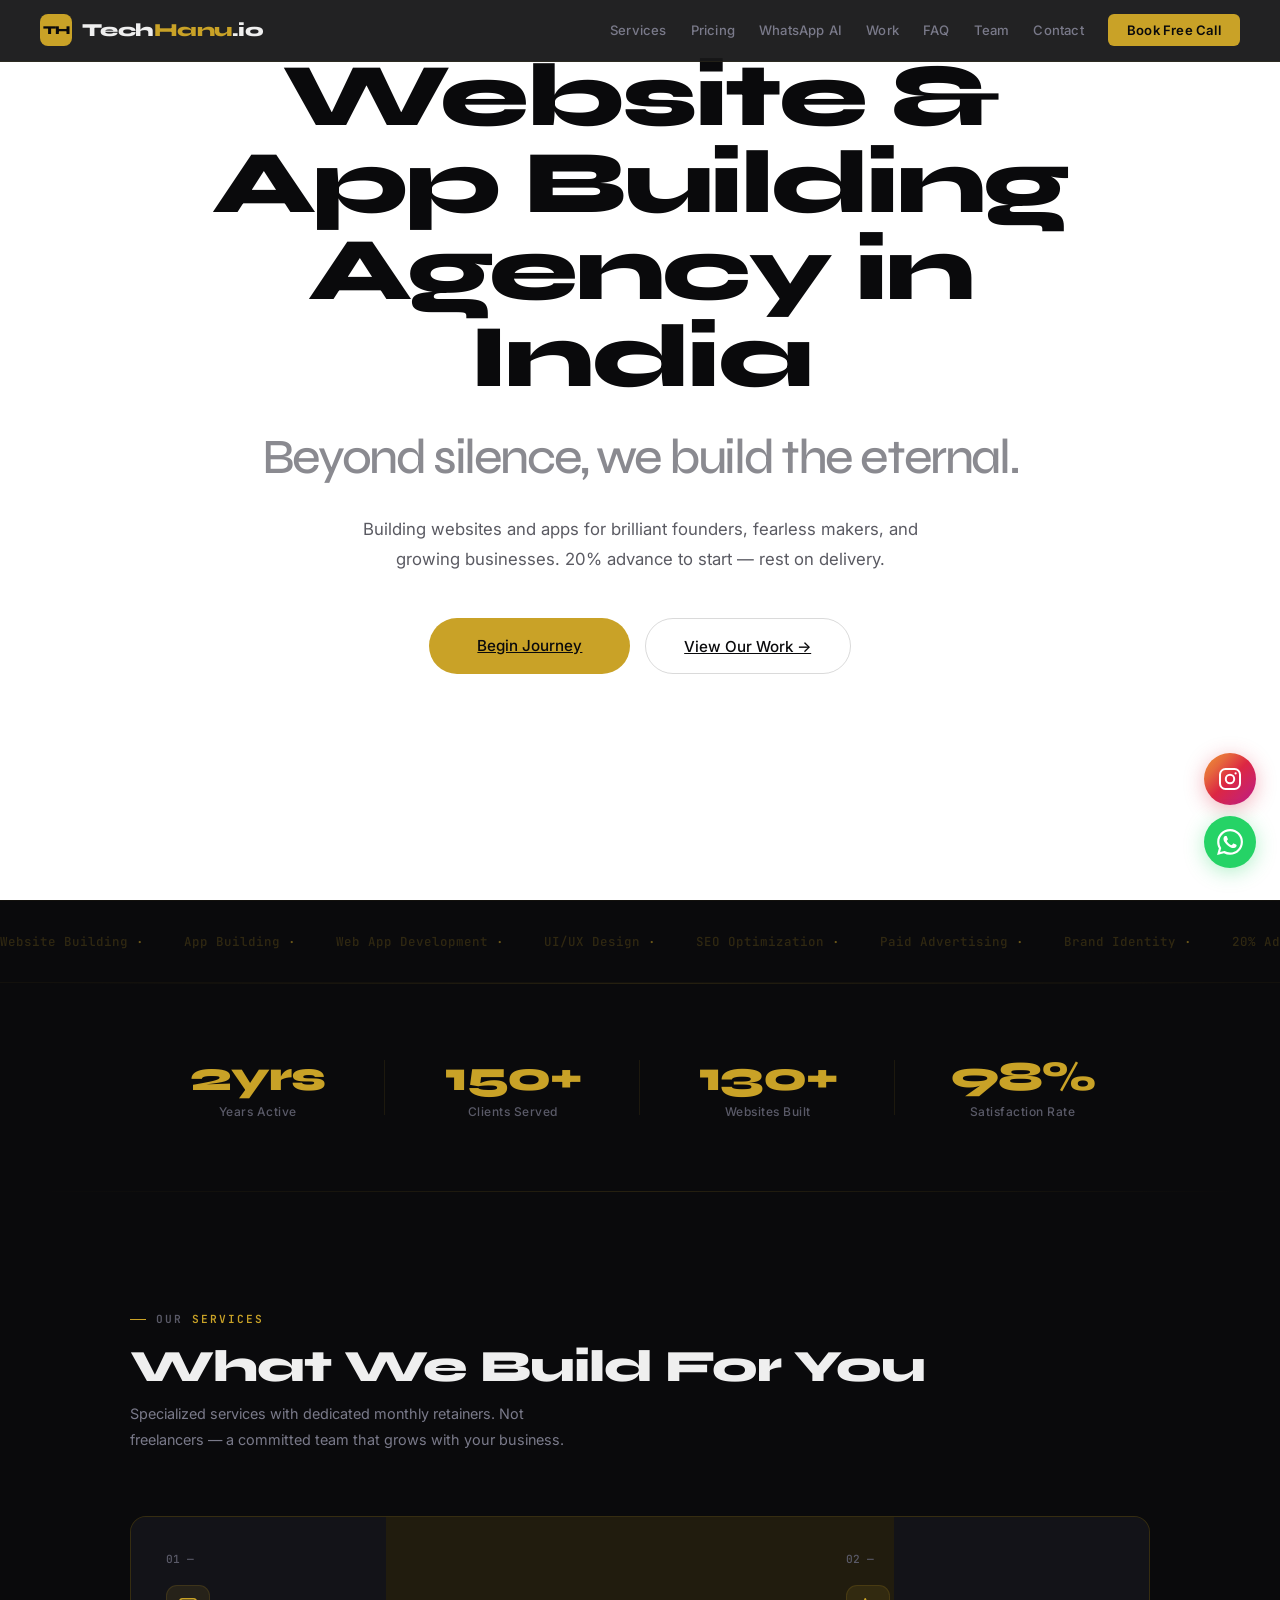
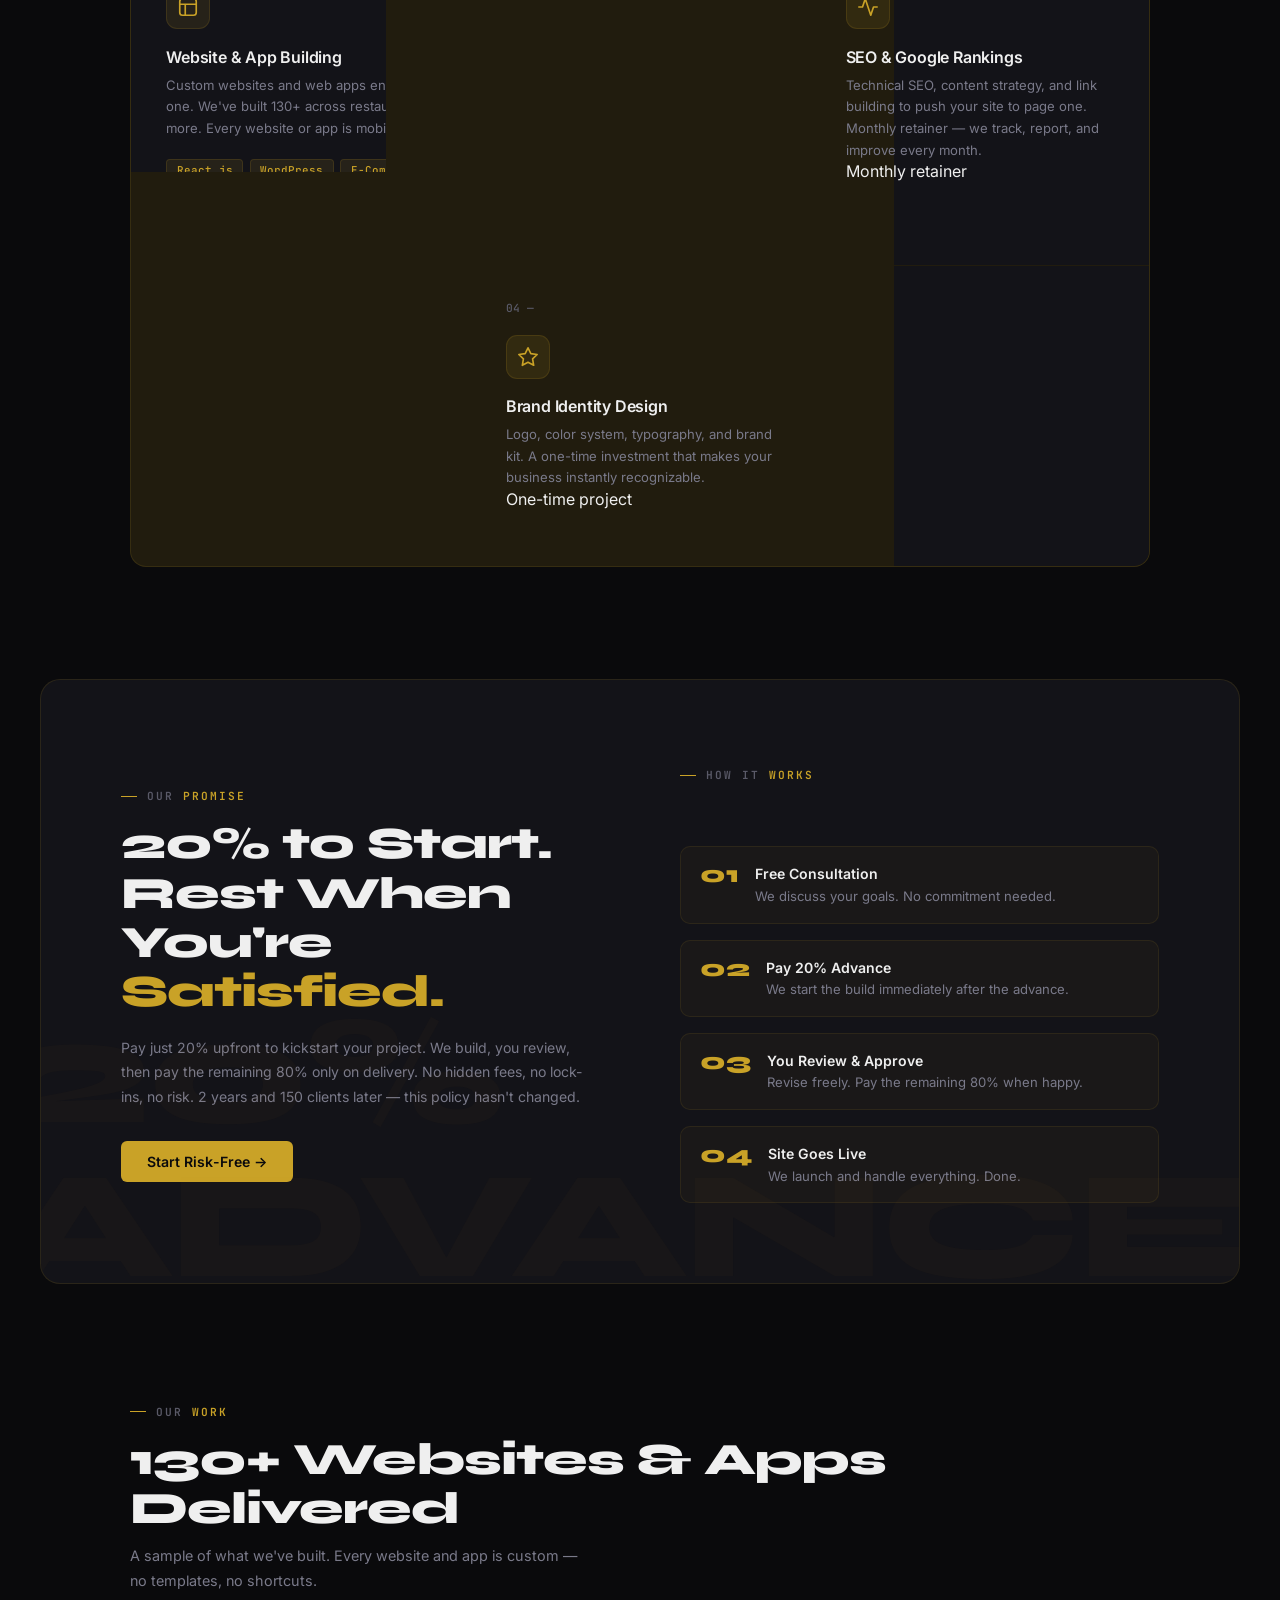
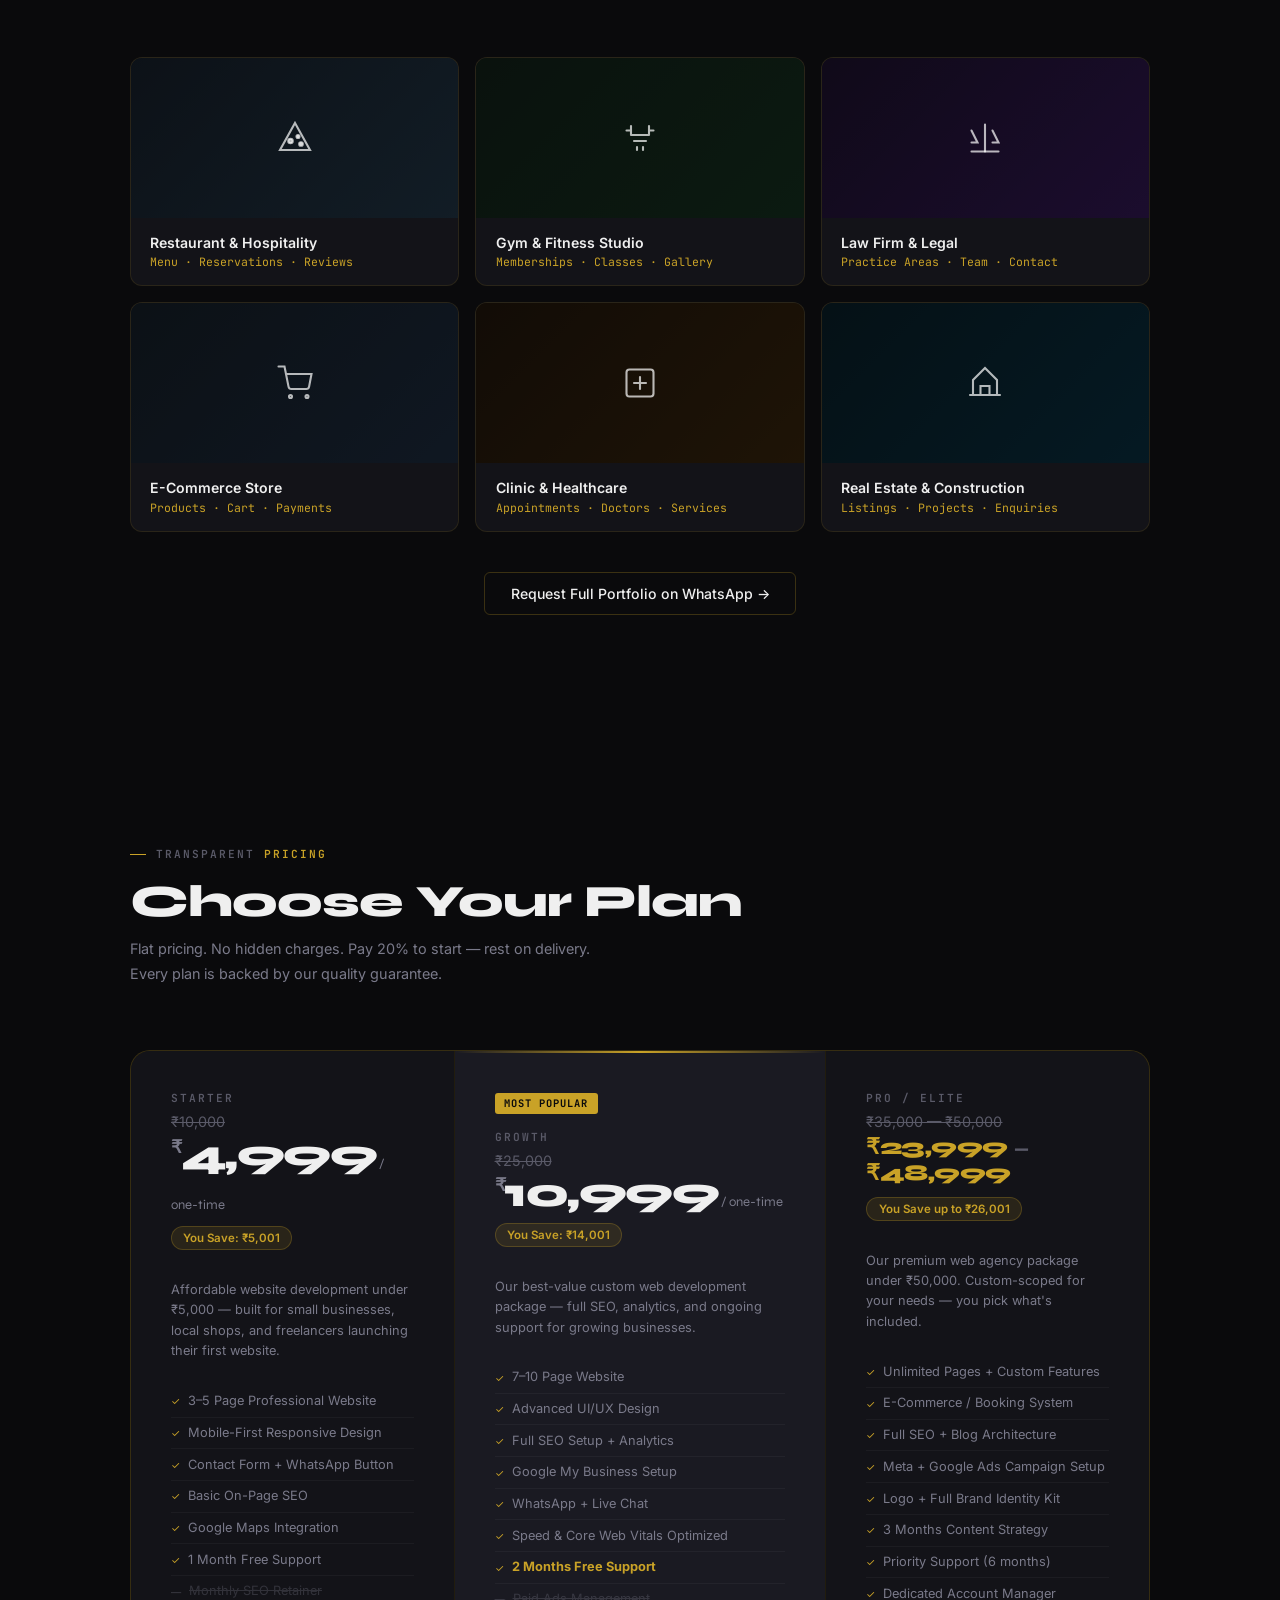
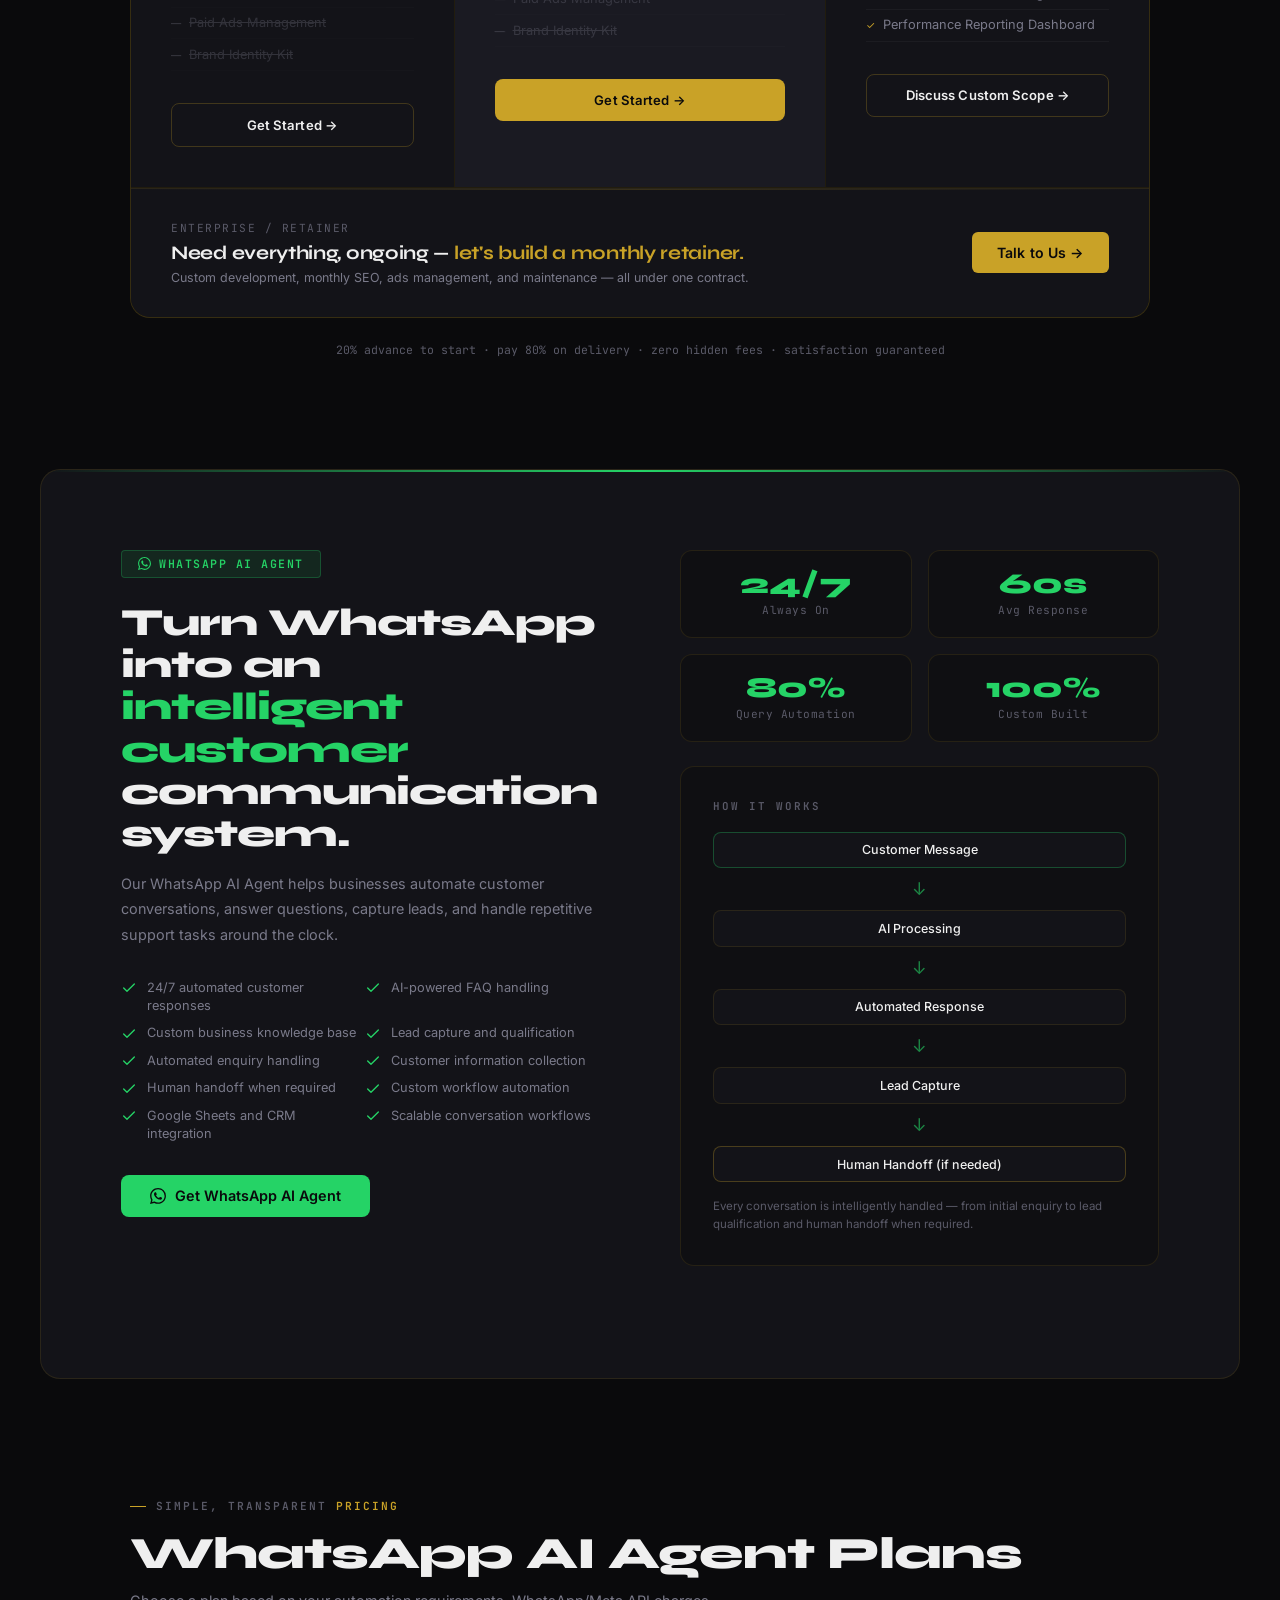
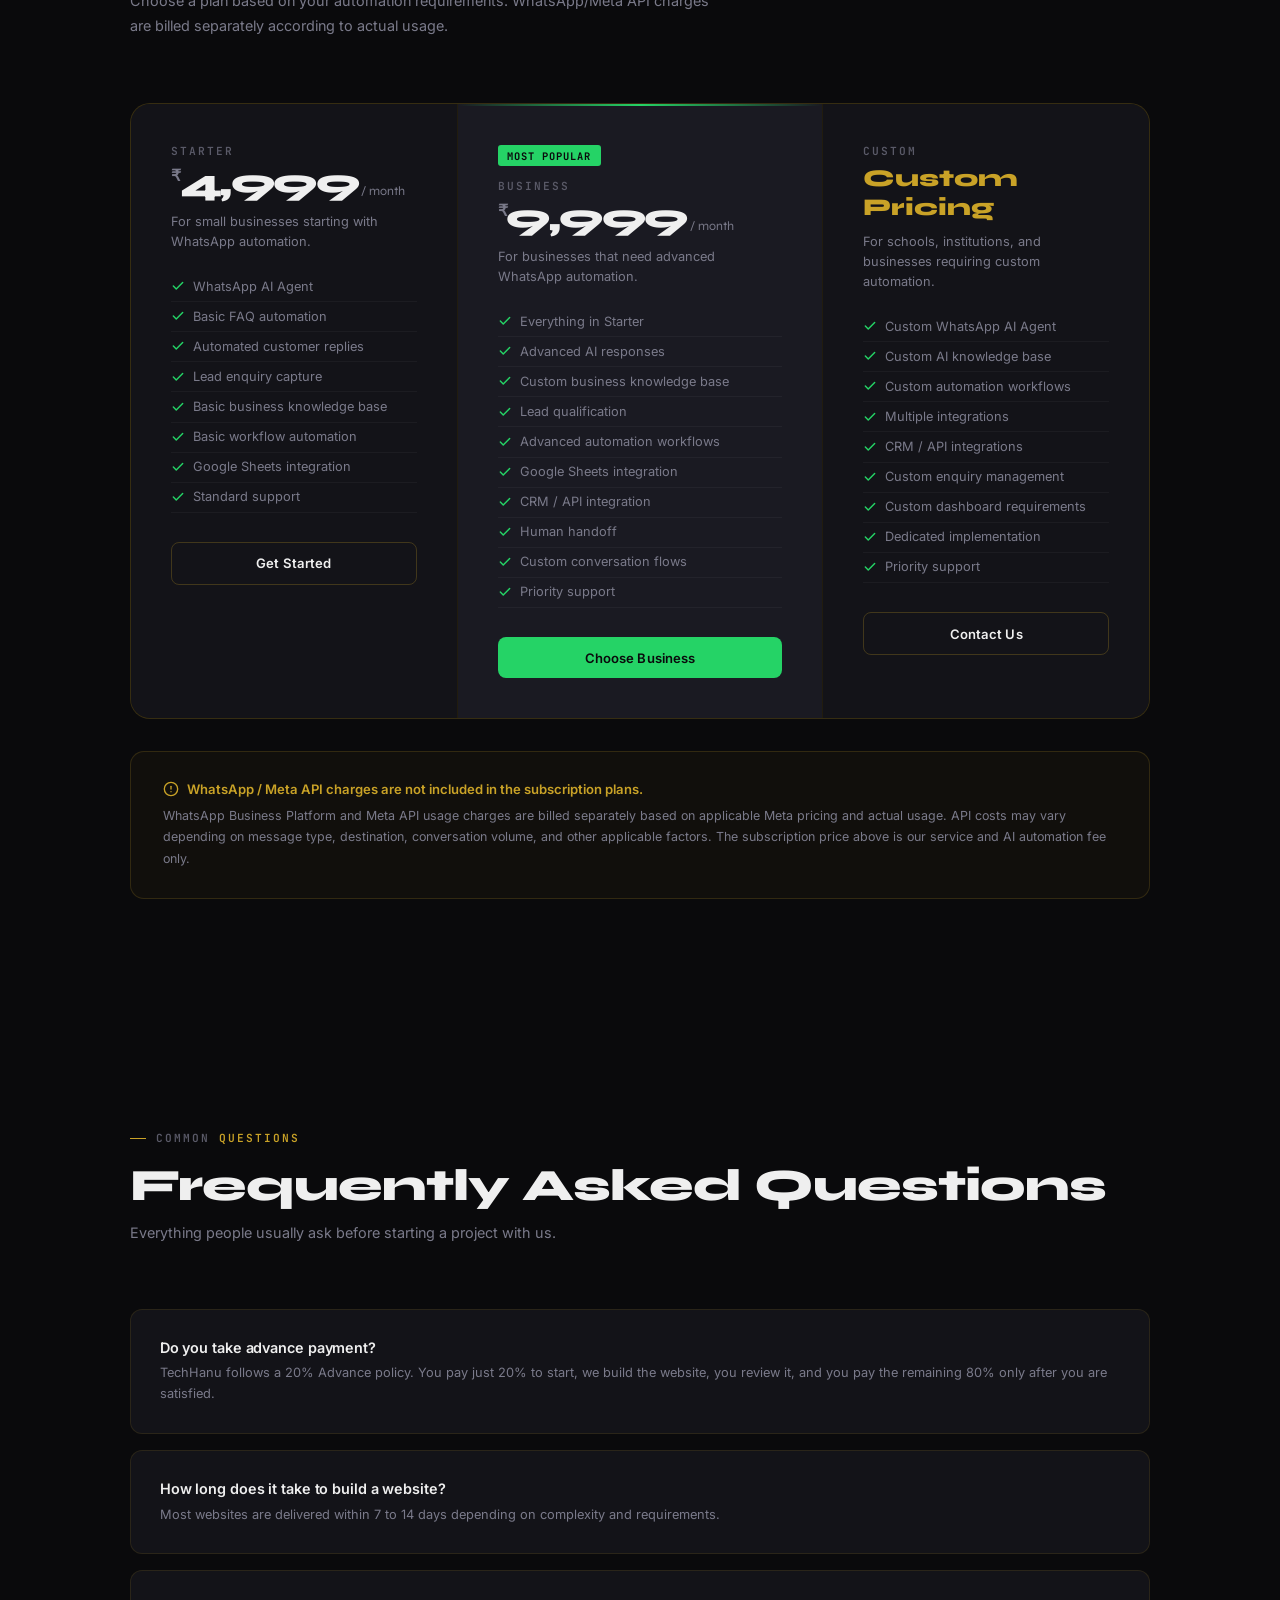
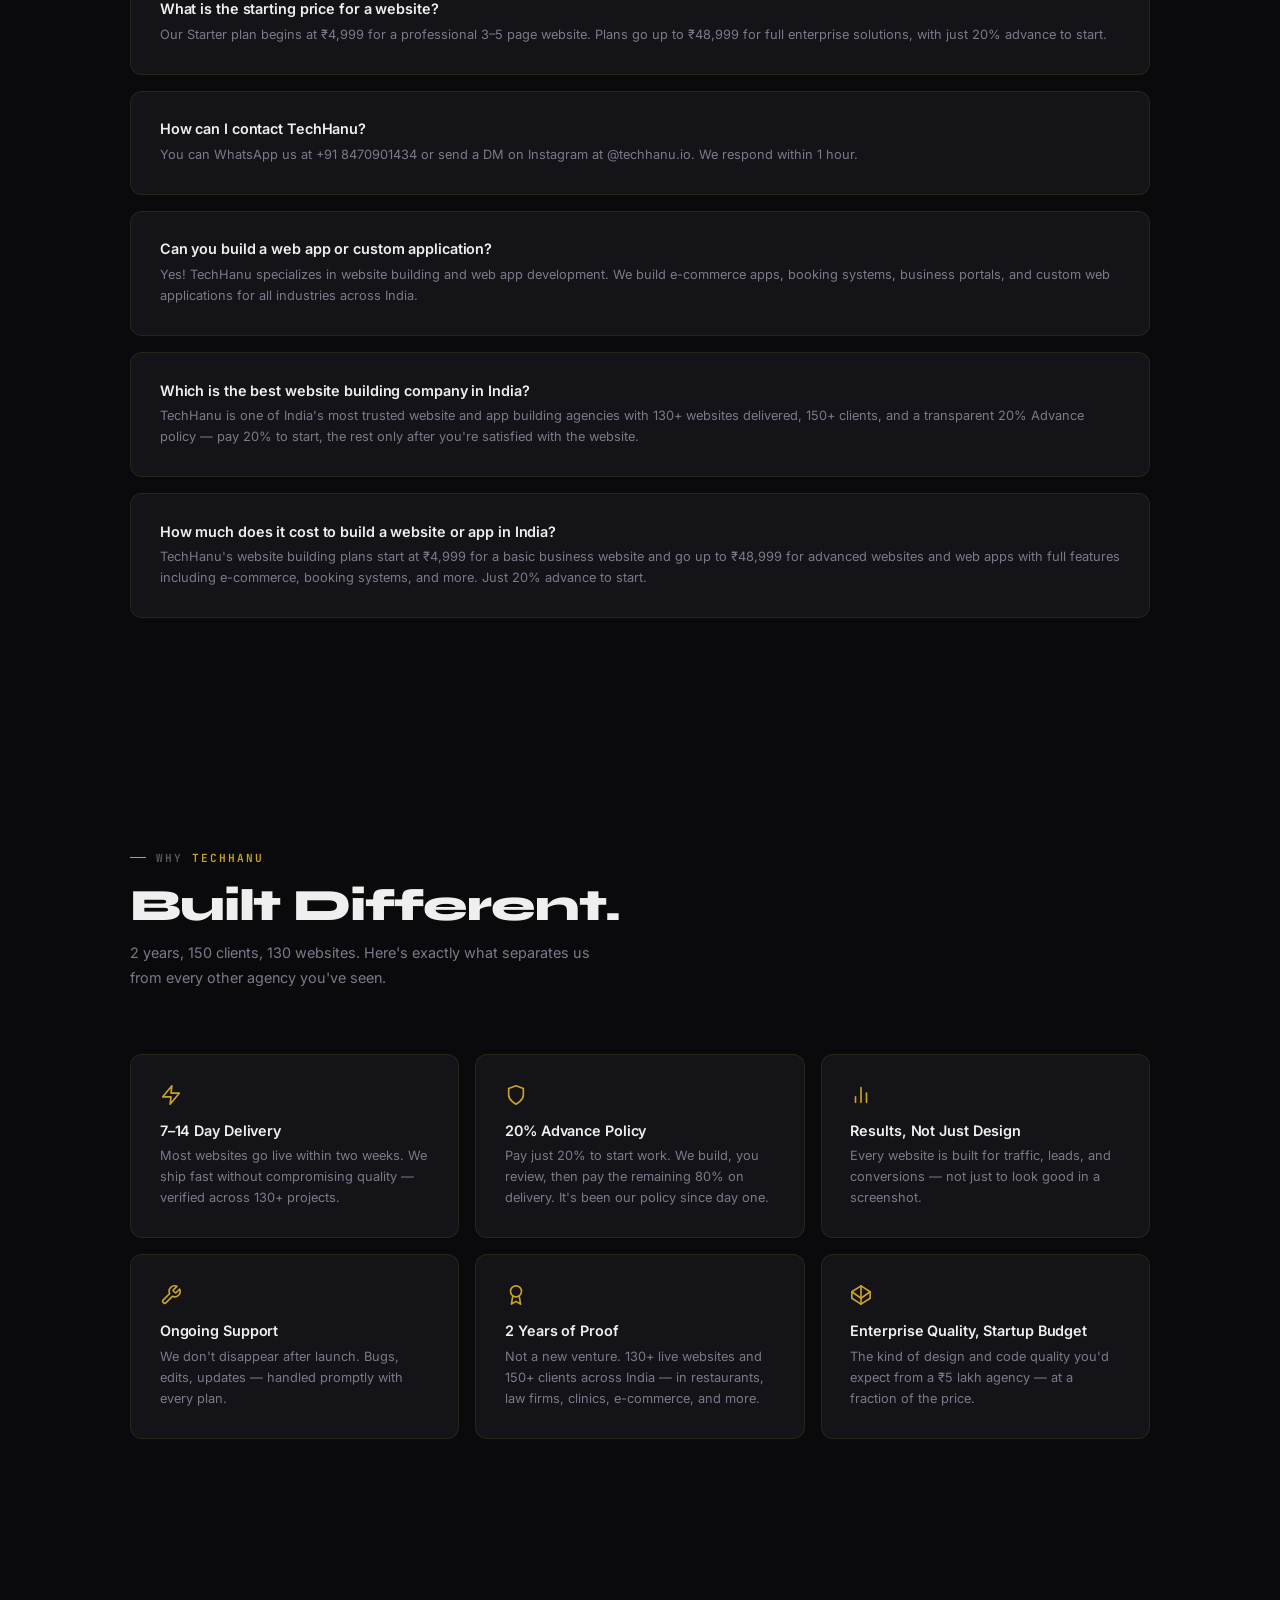
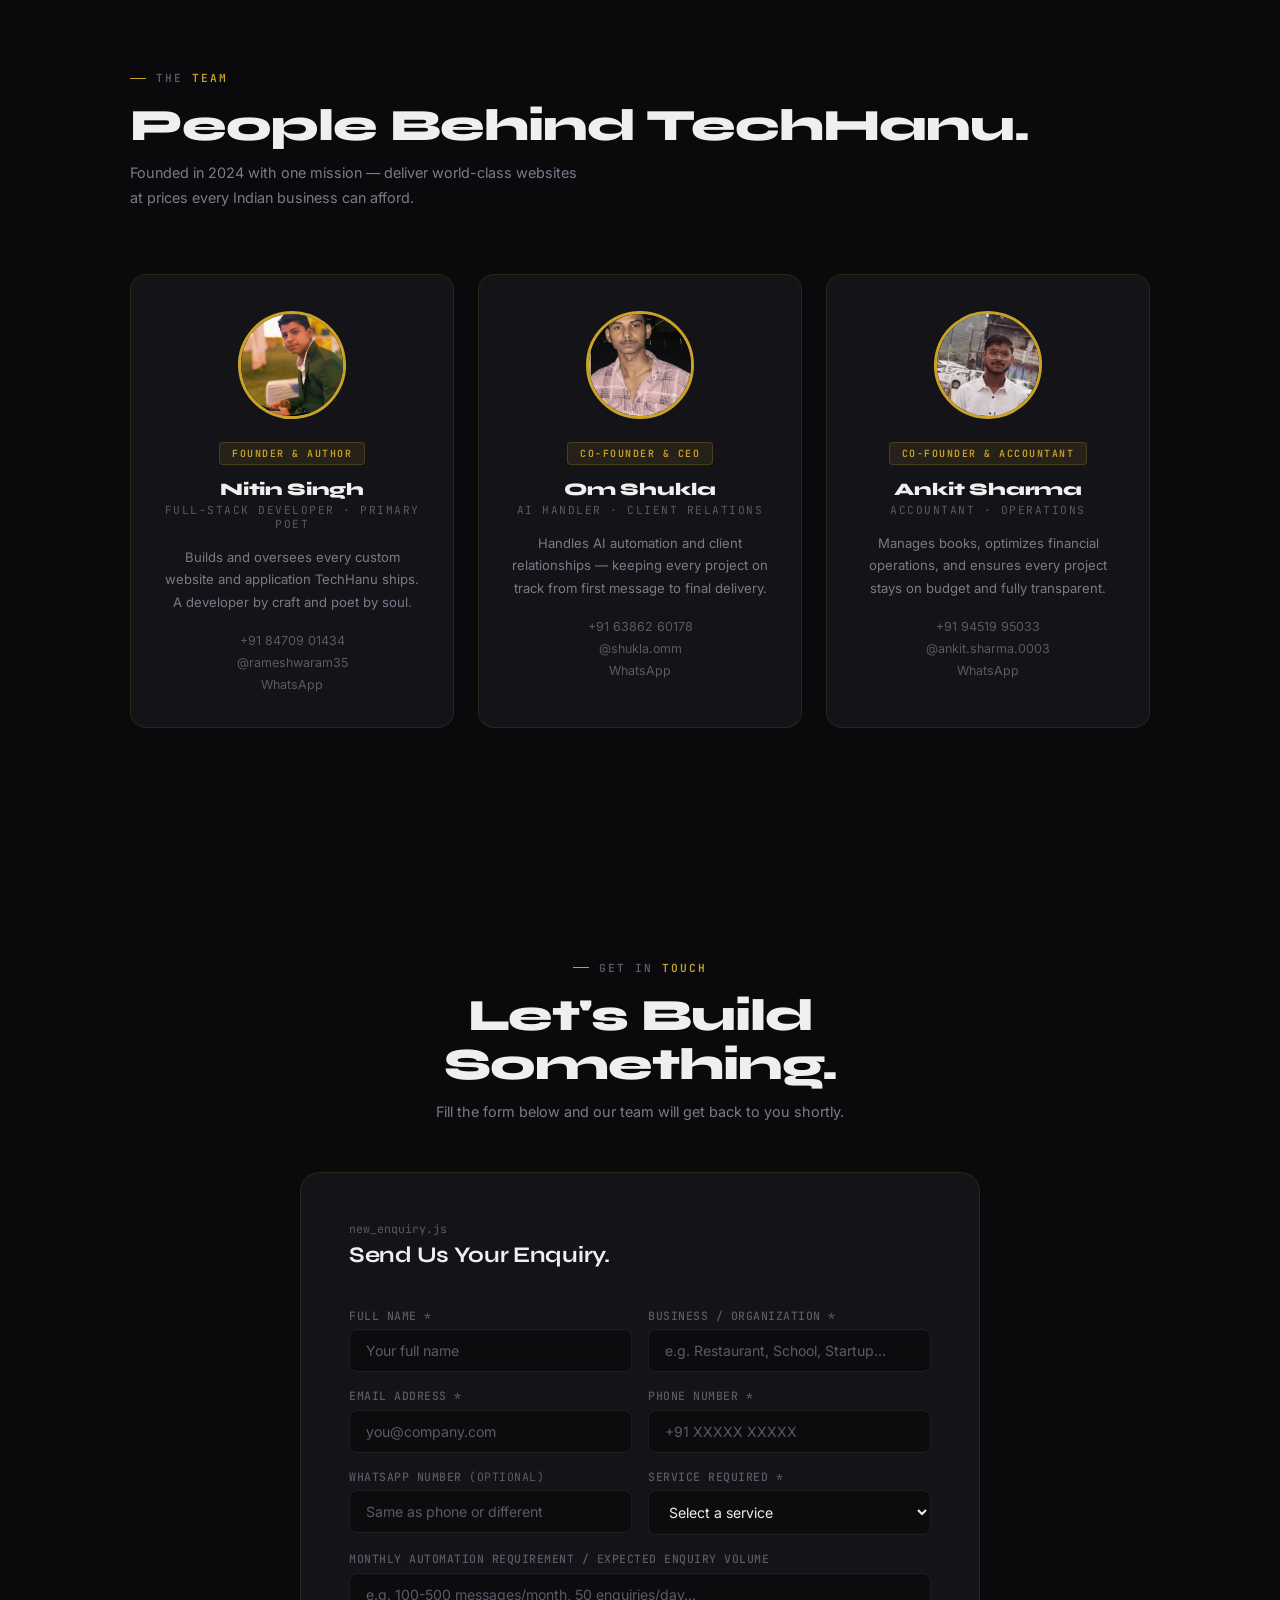
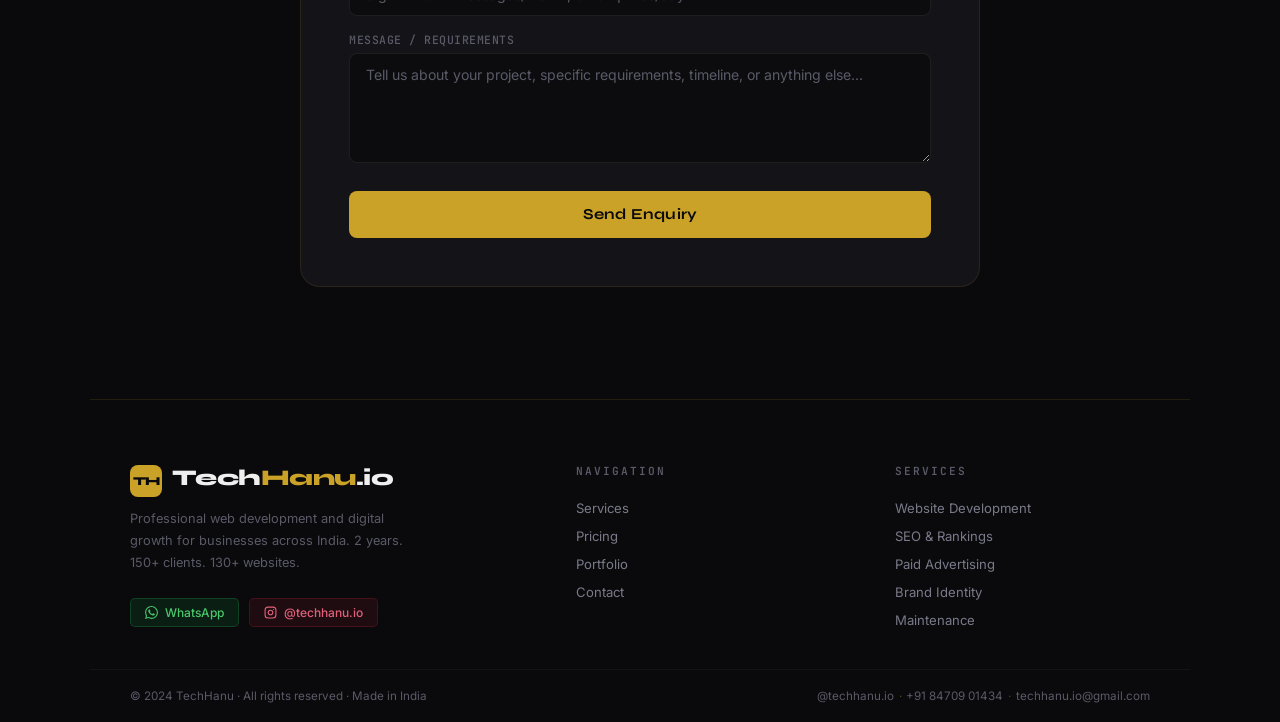
==== index.html @ 3dc6805c "feat: Add WhatsApp AI Agent section, pricing, enhanced enquiry form, Google Sheets backend - Remove " ====
<!DOCTYPE html>
<html lang="en">
<head>
<meta charset="UTF-8"/>
<meta name="viewport" content="width=device-width,initial-scale=1.0"/>
<title>TechHanu — Website & App Building Agency India | Professional Web Development</title>
<link rel="icon" type="image/png" href="favicon.png"/>
<meta name="description" content="TechHanu — India's #1 website & app building agency. 130+ websites built, 150+ clients. Custom website building, web app development, SEO, paid ads. 20% advance, rest on delivery."/>
<meta name="keywords" content="website building india, app building company india, web app development india, custom website development, professional website builder, web application development, best web development company india, website design and development, app development agency india, build website india, website builder india, create website india, SEO agency india, digital marketing india, TechHanu, affordable website development india, mobile app development india, ecommerce website building"/>
<meta property="og:title" content="TechHanu — Website & App Building Agency India"/>
<meta property="og:description" content="India's trusted website & app building agency. 130+ websites. 150+ clients. Custom web & app development. 20% advance, rest on delivery."/>
<meta property="og:type" content="website"/>
<meta property="og:url" content="https://techhanu.io"/>
<link rel="canonical" href="https://techhanu.io"/>

<!-- Google Search Console Verification -->
<meta name="google-site-verification" content="google635a384c561b988f"/>
<meta name="google-site-verification" content="-maLIAYt3Ij7HR7usimt3t9mtbogZFGFLf98DZHvYFI"/>

<!-- Advanced SEO Meta Tags -->
<meta name="robots" content="index, follow, max-snippet:-1, max-image-preview:large, max-video-preview:-1"/>
<meta name="author" content="TechHanu"/>
<meta name="geo.region" content="IN"/>
<meta name="geo.country" content="India"/>
<meta name="language" content="English"/>
<meta name="revisit-after" content="7 days"/>
<meta name="rating" content="general"/>

<!-- Open Graph (Facebook/WhatsApp preview) -->
<meta property="og:site_name" content="TechHanu"/>
<meta property="og:locale" content="en_IN"/>
<meta property="og:image" content="https://techhanu.io/og-image.jpg"/>
<meta property="og:image:width" content="1200"/>
<meta property="og:image:height" content="630"/>
<meta property="og:image:alt" content="TechHanu — Professional Web Development Agency India"/>

<!-- Twitter Card -->
<meta name="twitter:site" content="@singh7663Ram"/>
<meta name="twitter:title" content="TechHanu — Website & App Building Agency India"/>
<meta name="twitter:description" content="India's trusted website & app building agency. 130+ websites. 150+ clients. 20% advance, rest on delivery. Professional web & app development."/>
<meta name="twitter:card" content="summary_large_image"/>
<meta name="twitter:image" content="https://techhanu.io/og-image.jpg"/>

<!-- Additional SEO Signals -->
<meta name="subject" content="Website Building and App Development Services India"/>
<meta name="abstract" content="Professional website building and web app development agency in India. Custom websites, apps, SEO, and digital marketing services."/>
<meta name="topic" content="Website Building, App Development, Web Development India"/>
<meta name="classification" content="Business, Technology, Web Development"/>

<!-- JSON-LD Structured Data -->
<script type="application/ld+json">
{
  "@context": "https://schema.org",
  "@graph": [
    {
      "@type": "Organization",
      "@id": "https://techhanu.io/#organization",
      "name": "TechHanu",
      "url": "https://techhanu.io",
      "logo": {
        "@type": "ImageObject",
        "url": "https://techhanu.io/logo.png",
        "width": 200,
        "height": 60
      },
      "description": "India's trusted professional website building and web app development agency. 130+ websites built, 150+ clients served, 2 years of excellence.",
      "foundingDate": "2024",
      "areaServed": "IN",
      "keywords": "website building, app building, web app development, website design, custom website, web development india",
      "contactPoint": [
        {
          "@type": "ContactPoint",
          "telephone": "+91-8470901434",
          "contactType": "customer service",
          "availableLanguage": ["English", "Hindi"],
          "contactOption": "TollFree"
        }
      ],
      "sameAs": [
        "https://www.instagram.com/techhanu.io",
        "https://wa.me/918470901434"
      ],
      "address": {
        "@type": "PostalAddress",
        "addressCountry": "IN",
        "addressRegion": "India"
      }
    },
    {
      "@type": "WebSite",
      "@id": "https://techhanu.io/#website",
      "url": "https://techhanu.io",
      "name": "TechHanu — Website & App Building Agency India",
      "description": "Professional Website Building & Web App Development Agency in India",
      "publisher": { "@id": "https://techhanu.io/#organization" },
      "potentialAction": {
        "@type": "SearchAction",
        "target": "https://techhanu.io/?s={search_term_string}",
        "query-input": "required name=search_term_string"
      }
    },
    {
      "@type": "LocalBusiness",
      "@id": "https://techhanu.io/#localbusiness",
      "name": "TechHanu",
      "image": "https://techhanu.io/logo.png",
      "url": "https://techhanu.io",
      "telephone": "+91-8470901434",
      "priceRange": "₹₹",
      "description": "Professional web development, SEO, paid advertising and brand identity design for Indian businesses.",
      "areaServed": "India",
      "openingHours": "Mo-Su 09:00-21:00",
      "aggregateRating": {
        "@type": "AggregateRating",
        "ratingValue": "4.9",
        "reviewCount": "150",
        "bestRating": "5"
      }
    },
    {
      "@type": "Service",
      "serviceType": "Website Building & Web App Development",
      "provider": { "@id": "https://techhanu.io/#organization" },
      "name": "Professional Website & App Building",
      "description": "Custom website building and web app development for businesses across India. 130+ websites and apps delivered. Mobile-first, fast-loading, SEO-optimized.",
      "areaServed": "IN",
      "offers": {
        "@type": "AggregateOffer",
        "lowPrice": "6000",
        "highPrice": "25000",
        "priceCurrency": "INR"
      }
    },
    {
      "@type": "Service",
      "serviceType": "App Development",
      "provider": { "@id": "https://techhanu.io/#organization" },
      "name": "Web App Building & Development",
      "description": "Build custom web applications, e-commerce apps, booking systems, and business portals tailored to your exact needs. Delivered fast, at startup-friendly prices.",
      "areaServed": "IN"
    },
    {
      "@type": "FAQPage",
      "mainEntity": [
        {
          "@type": "Question",
          "name": "Do you take advance payment?",
          "acceptedAnswer": {
            "@type": "Answer",
            "text": "TechHanu follows a 20% Advance policy. You pay just 20% to start, we build the website, you review it, and you pay the remaining 80% only after you are satisfied."
          }
        },
        {
          "@type": "Question",
          "name": "How long does it take to build a website?",
          "acceptedAnswer": {
            "@type": "Answer",
            "text": "Most websites are delivered within 7 to 14 days depending on complexity and requirements."
          }
        },
        {
          "@type": "Question",
          "name": "What is the starting price for a website?",
          "acceptedAnswer": {
            "@type": "Answer",
            "text": "Our Starter plan begins at ₹4,999 for a professional 3–5 page website. Plans go up to ₹48,999 for full enterprise solutions, with just 20% advance to start."
          }
        },
        {
          "@type": "Question",
          "name": "How can I contact TechHanu?",
          "acceptedAnswer": {
            "@type": "Answer",
            "text": "You can WhatsApp us at +91 8470901434 or send a DM on Instagram at @techhanu.io. We respond within 1 hour."
          }
        },
        {
          "@type": "Question",
          "name": "Can you build a web app or custom application?",
          "acceptedAnswer": {
            "@type": "Answer",
            "text": "Yes! TechHanu specializes in website building and web app development. We build e-commerce apps, booking systems, business portals, and custom web applications for all industries across India."
          }
        },
        {
          "@type": "Question",
          "name": "Which is the best website building company in India?",
          "acceptedAnswer": {
            "@type": "Answer",
            "text": "TechHanu is one of India's most trusted website and app building agencies with 130+ websites delivered, 150+ clients, and a transparent 20% Advance policy — pay 20% to start, the rest only after you're satisfied with the website."
          }
        },
        {
          "@type": "Question",
          "name": "How much does it cost to build a website or app in India?",
          "acceptedAnswer": {
            "@type": "Answer",
            "text": "TechHanu's website building plans start at ₹4,999 for a basic business website and go up to ₹48,999 for advanced websites and web apps with full features including e-commerce, booking systems, and more. Just 20% advance to start."
          }
        }
      ]
    }
  ]
}
</script>
<link rel="preconnect" href="https://fonts.googleapis.com"/>
<link rel="preconnect" href="https://fonts.gstatic.com" crossorigin/>
<link href="https://fonts.googleapis.com/css2?family=Inter:wght@300;400;500;600;700&family=Syne:wght@700;800&family=JetBrains+Mono:wght@400;500&family=Instrument+Serif:ital@0;1&display=swap" rel="stylesheet"/>
<style>
*,*::before,*::after{margin:0;padding:0;box-sizing:border-box}
:root{
  --bg:#0a0a0c;
  --bg2:#0f0f12;
  --gold:#c9a227;
  --gold2:#e8c060;
  --gold3:rgba(201,162,39,0.08);
  --font-display:'Instrument Serif', serif;
  --card:#131318;
  --card2:#1a1a22;
  --border:rgba(201,162,39,0.12);
  --border2:rgba(201,162,39,0.25);
  --text:#efefef;
  --text2:#7a7a8a;
  --text3:#5a5a68;
  --neu-hi:#1e1e26;
  --neu-sh:#060608;
  --red:#e05a5a;
}
html{scroll-behavior:smooth}
body{background:var(--bg);color:var(--text);font-family:'Inter',sans-serif;overflow-x:hidden;-webkit-font-smoothing:antialiased}

/* CURSOR */
::-webkit-scrollbar{width:3px}
::-webkit-scrollbar-track{background:var(--bg)}
::-webkit-scrollbar-thumb{background:var(--gold);border-radius:2px}

/* FLOATING LOGO BG */
#bglogo{position:fixed;inset:0;z-index:0;pointer-events:none;overflow:hidden;opacity:1}
.bgl-item{
  position:absolute;
  font-family:'Syne',sans-serif;font-weight:800;
  color:rgba(201,162,39,0.032);
  user-select:none;white-space:nowrap;letter-spacing:-2px;
  animation:floatLogo linear infinite;
}

/* NAV */
nav{position:fixed;top:0;left:0;right:0;z-index:500;padding:.9rem 2.5rem;display:flex;align-items:center;justify-content:space-between;background:rgba(10,10,12,0.9);backdrop-filter:blur(28px) saturate(180%);border-bottom:1px solid rgba(201,162,39,0.07)}
.logo-mark{display:flex;align-items:center;gap:.6rem}
.logo-icon{width:32px;height:32px;border-radius:8px;background:var(--gold);display:flex;align-items:center;justify-content:center;font-family:'Syne',sans-serif;font-size:.75rem;font-weight:800;color:#0a0a0c;letter-spacing:-.5px;flex-shrink:0}
.logo-text{font-family:'Syne',sans-serif;font-size:1.15rem;font-weight:800;color:var(--text);letter-spacing:-.5px}
.logo-text span{color:var(--gold)}
.nav-right{display:flex;align-items:center;gap:1.5rem}
.nav-link{color:var(--text2);text-decoration:none;font-size:.82rem;font-weight:500;transition:color .2s;letter-spacing:.2px}
.nav-link:hover{color:var(--text)}
.nav-cta{background:var(--gold);color:#0a0a0c;padding:.5rem 1.2rem;border-radius:6px;font-weight:600;font-size:.82rem;text-decoration:none;transition:all .2s;letter-spacing:.2px}
.nav-cta:hover{background:var(--gold2);transform:translateY(-1px)}
.nav-mobile-cta{display:none}

/* HERO */
.hero-wrap{position:relative;z-index:2;max-width:1100px;margin:0 auto;width:100%;display:grid;grid-template-columns:1fr 1fr;gap:5rem;align-items:center}
.hero-left{}
.hero-tag{display:inline-flex;align-items:center;gap:.5rem;background:rgba(201,162,39,0.09);border:1px solid rgba(201,162,39,0.22);color:var(--gold);padding:.35rem 1rem;border-radius:4px;font-size:.72rem;font-weight:600;letter-spacing:1.5px;text-transform:uppercase;margin-bottom:2rem;font-family:'JetBrains Mono',monospace}
.hero-tag::before{content:'';width:6px;height:6px;background:var(--gold);border-radius:50%;animation:blink 1.4s infinite}
@keyframes blink{0%,100%{opacity:1}50%{opacity:.2}}
.hero-h1{font-family:'Syne',sans-serif;font-size:clamp(2.6rem,4.5vw,4.2rem);font-weight:800;line-height:1.04;letter-spacing:-2px;margin-bottom:1.5rem}
.hero-h1 em{font-style:normal;color:var(--gold);position:relative}
.hero-h1 em::after{content:'';position:absolute;bottom:-3px;left:0;right:0;height:2px;background:var(--gold);opacity:.4;border-radius:1px}
.hero-h1 .dim{color:var(--text2)}
.hero-sub{font-size:.95rem;color:var(--text2);line-height:1.75;max-width:440px;margin-bottom:2.5rem}
.hero-sub strong{color:var(--text);font-weight:500}
.hero-actions{display:flex;gap:.75rem;flex-wrap:wrap}
.btn-a{display:inline-flex;align-items:center;gap:.5rem;background:var(--gold);color:#0a0a0c;padding:.75rem 1.6rem;border-radius:6px;font-weight:600;font-size:.88rem;text-decoration:none;transition:all .2s;letter-spacing:.1px}
.btn-a:hover{background:var(--gold2);transform:translateY(-2px);box-shadow:0 8px 32px rgba(201,162,39,.25)}
.btn-b{display:inline-flex;align-items:center;gap:.5rem;background:transparent;border:1px solid var(--border2);color:var(--text);padding:.75rem 1.6rem;border-radius:6px;font-weight:500;font-size:.88rem;text-decoration:none;transition:all .2s}
.btn-b:hover{border-color:var(--gold);color:var(--gold)}
.hero-right{position:relative}
.hero-card-stack{position:relative;height:420px}
.hcard{
  position:absolute;
  background:var(--card);
  border:1px solid var(--border);
  border-radius:14px;
  padding:1.5rem;
  transition:all .3s;
}
.hcard:hover{border-color:var(--border2);transform:translateY(-3px)}
.hcard-main{width:100%;top:0;left:0}
.hcard-float1{width:58%;bottom:0;right:0;background:var(--card2)}
.hcard-float2{width:52%;bottom:80px;left:-20px;background:var(--card2)}
.hcard-label{font-size:.68rem;color:var(--text3);font-weight:600;letter-spacing:1.5px;text-transform:uppercase;margin-bottom:.75rem;font-family:'JetBrains Mono',monospace}
.hcard-val{font-family:'Syne',sans-serif;font-size:2rem;font-weight:800;color:var(--text);line-height:1}
.hcard-val span{font-size:1rem;color:var(--gold);font-weight:600}
.hcard-sub{font-size:.75rem;color:var(--text2);margin-top:.35rem}
.hcard-row{display:flex;gap:.6rem;margin-top:.75rem;flex-wrap:wrap}
.hcard-pill{background:rgba(201,162,39,.1);border:1px solid rgba(201,162,39,.15);color:var(--gold);padding:.2rem .6rem;border-radius:4px;font-size:.68rem;font-weight:500;font-family:'JetBrains Mono',monospace}
.hcard-bar{height:3px;background:rgba(255,255,255,.06);border-radius:2px;margin-top:1rem;overflow:hidden}
.hcard-bar-fill{height:100%;background:linear-gradient(90deg,var(--gold),var(--gold2));border-radius:2px;width:0;transition:width 1.5s 1s ease-out}

/* DIVIDER */
.div-line{height:1px;background:linear-gradient(90deg,transparent,rgba(201,162,39,.15),transparent);margin:0 2.5rem}

/* STATS BAR */
.stats-bar{display:grid;grid-template-columns:repeat(4,1fr);max-width:1100px;margin:0 auto;padding:3rem 2.5rem}
.stat-item{text-align:center;padding:1.5rem;position:relative}
.stat-item:not(:last-child)::after{content:'';position:absolute;right:0;top:25%;height:50%;width:1px;background:rgba(201,162,39,.1)}
.stat-n{font-family:'Syne',sans-serif;font-size:2.6rem;font-weight:800;color:var(--gold);line-height:1;letter-spacing:-1px}
.stat-l{font-size:.75rem;color:var(--text3);margin-top:.4rem;letter-spacing:.5px;font-weight:500}

/* SECTION COMMONS */
.sec{padding:7rem 2.5rem;max-width:1100px;margin:0 auto}
.sec-eyebrow{display:inline-flex;align-items:center;gap:.6rem;color:var(--text3);font-size:.7rem;font-weight:600;letter-spacing:2px;text-transform:uppercase;margin-bottom:1rem;font-family:'JetBrains Mono',monospace}
.sec-eyebrow::before{content:'';width:16px;height:1px;background:var(--gold)}
.sec-eyebrow span{color:var(--gold)}
.sec-h{font-family:'Syne',sans-serif;font-size:clamp(1.8rem,3.5vw,2.8rem);font-weight:800;letter-spacing:-1px;line-height:1.1;margin-bottom:.6rem}
.sec-p{color:var(--text2);max-width:460px;line-height:1.75;font-size:.9rem;margin-bottom:4rem}

/* SERVICES */
.srv-grid{display:grid;grid-template-columns:repeat(3,1fr);gap:1px;background:var(--border);border:1px solid var(--border);border-radius:16px;overflow:hidden}
.srv-card{background:var(--card);padding:2.2rem;transition:all .25s;position:relative;overflow:hidden}
.srv-card::after{content:'';position:absolute;bottom:0;left:0;right:0;height:2px;background:linear-gradient(90deg,var(--gold),transparent);transform:scaleX(0);transform-origin:left;transition:transform .3s}
.srv-card:hover{background:var(--card2)}
.srv-card:hover::after{transform:scaleX(1)}
.srv-card.span2{grid-column:span 2}
.srv-num{font-family:'JetBrains Mono',monospace;font-size:.7rem;color:var(--text3);font-weight:500;margin-bottom:1.2rem;display:block}
.srv-icon{font-size:1.6rem;margin-bottom:1rem;display:block}
.srv-title{font-size:1rem;font-weight:600;margin-bottom:.5rem;letter-spacing:-.2px}
.srv-desc{font-size:.82rem;color:var(--text2);line-height:1.65}
/* TEAM */
.team-grid{display:grid;grid-template-columns:repeat(3,1fr);gap:1.5rem;margin-top:3rem}
.team-card{background:var(--card);border:1px solid var(--border);border-radius:16px;padding:2.2rem 1.75rem;text-align:center;transition:all .25s;position:relative;overflow:hidden}
.team-card::before{content:'';position:absolute;top:0;left:0;right:0;height:2px;background:linear-gradient(90deg,transparent,var(--gold),transparent);opacity:0;transition:opacity .3s}
.team-card:hover{background:var(--card2);border-color:var(--border2);transform:translateY(-4px)}
.team-card:hover::before{opacity:1}
.team-photo-wrap{width:108px;height:108px;margin:0 auto 1.4rem;position:relative}
.team-photo-wrap img{width:100%;height:100%;object-fit:cover;border-radius:50%;border:3px solid var(--gold);display:block;transition:transform .3s}
.team-photo-wrap.rot-l img{transform:rotate(-8deg)}
.team-photo-wrap.rot-r img{transform:rotate(7deg)}
.team-card:hover .team-photo-wrap img{transform:rotate(0deg)}
.team-badge{display:inline-block;background:rgba(201,162,39,.1);border:1px solid rgba(201,162,39,.22);color:var(--gold);font-size:.62rem;font-weight:600;letter-spacing:1.5px;text-transform:uppercase;padding:.25rem .75rem;border-radius:4px;margin-bottom:.85rem;font-family:'JetBrains Mono',monospace}
.team-name{font-family:'Syne',sans-serif;font-size:1.1rem;font-weight:800;letter-spacing:-.3px;margin-bottom:.2rem}
.team-role{font-size:.7rem;color:var(--text3);text-transform:uppercase;letter-spacing:1.5px;margin-bottom:.95rem;font-family:'JetBrains Mono',monospace}
.team-bio{font-size:.82rem;color:var(--text2);line-height:1.7;margin-bottom:1.25rem}
.team-links{display:flex;flex-direction:column;gap:.45rem;align-items:center}
.team-links a{display:inline-flex;align-items:center;gap:.4rem;font-size:.78rem;color:var(--text3);text-decoration:none;transition:color .2s}
.team-links a:hover{color:var(--gold)}
@media(max-width:900px){.team-grid{grid-template-columns:1fr}}
.za-wrap{margin:0 2.5rem;border-radius:20px;overflow:hidden;position:relative;background:var(--card);border:1px solid var(--border)}
.za-inner{padding:5rem;position:relative;z-index:1}
.za-bg-text{position:absolute;bottom:-20px;right:-10px;font-family:'Syne',sans-serif;font-size:clamp(4rem,12vw,10rem);font-weight:800;color:rgba(201,162,39,.028);letter-spacing:-4px;pointer-events:none;line-height:1;user-select:none}
.za-grid{display:grid;grid-template-columns:1fr 1fr;gap:5rem;align-items:center}
.za-steps-list{margin-top:2.5rem;display:flex;flex-direction:column;gap:1rem}
.za-step{display:flex;align-items:flex-start;gap:1rem;padding:1rem 1.2rem;background:rgba(201,162,39,.04);border:1px solid rgba(201,162,39,.1);border-radius:10px;transition:all .25s}
.za-step:hover{background:rgba(201,162,39,.08);border-color:rgba(201,162,39,.2)}
.za-step-n{font-family:'Syne',sans-serif;font-size:1.5rem;font-weight:800;color:var(--gold);line-height:1;min-width:30px}
.za-step-t{font-size:.82rem;line-height:1.5}
.za-step-t strong{display:block;font-weight:600;margin-bottom:.15rem;font-size:.88rem}
.za-step-t span{color:var(--text2)}
.za-right-h{font-family:'Syne',sans-serif;font-size:clamp(2rem,3.5vw,3rem);font-weight:800;line-height:1.1;letter-spacing:-1px}
.za-right-h .g{color:var(--gold)}
.za-right-p{font-size:.88rem;color:var(--text2);line-height:1.75;margin:1.2rem 0 2rem}

/* DEMOS */
.demo-grid{display:grid;grid-template-columns:repeat(3,1fr);gap:1rem;margin-top:3rem}
.demo-card{border-radius:12px;overflow:hidden;background:var(--card);border:1px solid var(--border);cursor:pointer;transition:all .25s;position:relative}
.demo-card:hover{border-color:var(--border2);transform:translateY(-4px);box-shadow:0 16px 48px rgba(0,0,0,.4)}
.demo-thumb{height:160px;display:flex;align-items:center;justify-content:center;font-size:2.5rem;position:relative;overflow:hidden}
.demo-thumb::after{content:'';position:absolute;inset:0;background:rgba(10,10,12,.5)}
.demo-emoji{position:relative;z-index:1}
.demo-ov{position:absolute;inset:0;background:rgba(201,162,39,.93);display:flex;flex-direction:column;align-items:center;justify-content:center;opacity:0;transition:opacity .25s;z-index:2;gap:.3rem}
.demo-ov-t{font-weight:700;font-size:.85rem;color:#0a0a0c}
.demo-ov-s{font-size:.72rem;color:rgba(10,10,12,.7)}
.demo-card:hover .demo-ov{opacity:1}
.demo-info{padding:1rem 1.2rem}
.demo-n{font-size:.88rem;font-weight:600;margin-bottom:.2rem}
.demo-c{font-size:.72rem;color:var(--gold);font-family:'JetBrains Mono',monospace}

/* PRICING */
.pricing-grid{display:grid;grid-template-columns:1fr 1.15fr 1fr;gap:1px;background:var(--border);border:1px solid var(--border);border-radius:20px;overflow:hidden;margin-top:3rem}
.pc{background:var(--card);padding:2.5rem;position:relative;transition:background .25s}
.pc:hover{background:var(--card2)}
.pc.pop{background:var(--card2);position:relative}
.pc.pop::before{content:'';position:absolute;top:0;left:0;right:0;height:2px;background:linear-gradient(90deg,transparent,var(--gold),transparent)}
.pop-tag{display:inline-block;background:var(--gold);color:#0a0a0c;font-size:.65rem;font-weight:700;letter-spacing:1px;text-transform:uppercase;padding:.2rem .6rem;border-radius:3px;margin-bottom:1rem;font-family:'JetBrains Mono',monospace}
.pc-name{font-size:.7rem;color:var(--text3);font-weight:600;letter-spacing:2px;text-transform:uppercase;margin-bottom:.5rem;font-family:'JetBrains Mono',monospace}
.pc-price{font-family:'Syne',sans-serif;font-size:2.6rem;font-weight:800;color:var(--text);letter-spacing:-1.5px;line-height:1}
.pc-price sup{font-size:1.1rem;color:var(--text2);font-weight:600}
.pc-price .mo{font-size:.82rem;color:var(--text2);font-weight:400;letter-spacing:0}
.pc-range{font-family:'Syne',sans-serif;font-size:1.4rem;font-weight:800;color:var(--text);letter-spacing:-.5px;line-height:1.2}
.pc-range span{color:var(--gold)}
.pc-range .dash{color:var(--text3);font-size:1rem}
.pc-desc{font-size:.8rem;color:var(--text2);line-height:1.6;margin:.75rem 0 1.5rem}
.pc-list{list-style:none;margin-bottom:2rem}
.pc-list li{font-size:.8rem;color:var(--text2);padding:.4rem 0;border-bottom:1px solid rgba(255,255,255,.04);display:flex;align-items:flex-start;gap:.5rem;line-height:1.4}
.pc-list li::before{content:'✓';color:var(--gold);font-size:.65rem;margin-top:.2rem;flex-shrink:0}
.pc-list li.x{opacity:.3;text-decoration:line-through}
.pc-list li.x::before{content:'—';color:var(--text3)}
.pc-btn{display:block;width:100%;padding:.8rem 1rem;border-radius:8px;font-weight:600;font-size:.82rem;text-align:center;text-decoration:none;transition:all .22s;border:none;cursor:pointer;letter-spacing:.1px}
.pc-btn-out{background:transparent;border:1px solid var(--border2);color:var(--text)}
.pc-btn-out:hover{border-color:var(--gold);color:var(--gold)}
.pc-btn-fill{background:var(--gold);color:#0a0a0c}
.pc-btn-fill:hover{background:var(--gold2)}
.pc-custom{background:var(--card);grid-column:1/-1;display:flex;align-items:center;justify-content:space-between;flex-wrap:wrap;gap:1.5rem;padding:2rem 2.5rem;border-top:1px solid var(--border);position:relative}
.pc-custom::before{content:'';position:absolute;top:0;left:0;right:0;height:1px;background:linear-gradient(90deg,transparent,rgba(201,162,39,.2),transparent)}
.pc-old{font-size:.9rem;color:var(--text3);text-decoration:line-through;margin-bottom:.2rem}
.pc-save{display:inline-block;background:rgba(201,162,39,.12);border:1px solid rgba(201,162,39,.25);color:var(--gold);font-size:.72rem;font-weight:600;padding:.25rem .7rem;border-radius:20px;margin:.6rem 0 1.1rem}

/* WHY */
.why-grid{display:grid;grid-template-columns:repeat(3,1fr);gap:1rem;margin-top:3rem}
.why-card{padding:1.8rem;border-radius:12px;background:var(--card);border:1px solid var(--border);transition:all .25s;position:relative;overflow:hidden}
.why-card::before{content:'';position:absolute;top:0;left:0;width:3px;height:0;background:var(--gold);transition:height .35s;border-radius:0 0 2px 2px}
.why-card:hover{background:var(--card2);border-color:var(--border2);transform:translateY(-3px)}
.why-card:hover::before{height:100%}
.why-icon{font-size:1.6rem;margin-bottom:1rem}
.why-title{font-size:.9rem;font-weight:600;margin-bottom:.4rem;letter-spacing:-.1px}
.why-text{font-size:.8rem;color:var(--text2);line-height:1.65}

/* CONTACT */
#contact{padding:7rem 2.5rem;max-width:760px;margin:0 auto}
.cf{background:var(--card);border-radius:20px;padding:3rem;border:1px solid var(--border)}
.cf-header{margin-bottom:2.5rem}
.form-row{display:grid;grid-template-columns:1fr 1fr;gap:1rem}
.fg{margin-bottom:1rem}
.fg label{display:block;font-size:.72rem;color:var(--text3);margin-bottom:.4rem;font-weight:500;letter-spacing:.5px;text-transform:uppercase;font-family:'JetBrains Mono',monospace}
.fg input,.fg textarea,.fg select{width:100%;padding:.75rem 1rem;background:rgba(10,10,12,.7);border:1px solid rgba(255,255,255,.07);border-radius:8px;color:var(--text);font-family:'Inter',sans-serif;font-size:.88rem;transition:border .2s,box-shadow .2s;outline:none}
.fg input:focus,.fg textarea:focus,.fg select:focus{border-color:rgba(201,162,39,.4);box-shadow:0 0 0 3px rgba(201,162,39,.07)}
.fg input::placeholder,.fg textarea::placeholder{color:var(--text3)}
.fg textarea{height:110px;resize:vertical}
.fg select option{background:var(--card2)}
.sub-btn{width:100%;padding:.9rem;background:var(--gold);color:#0a0a0c;border:none;border-radius:8px;font-family:'Syne',sans-serif;font-size:.95rem;font-weight:700;cursor:pointer;transition:all .22s;margin-top:.5rem;letter-spacing:.2px}
.sub-btn:hover{background:var(--gold2);transform:translateY(-2px);box-shadow:0 10px 32px rgba(201,162,39,.28)}
.fsuccess{display:none;text-align:center;padding:2.5rem 1rem}
.fsuccess-icon{font-size:3rem;margin-bottom:1rem}
.fsuccess-t{font-family:'Syne',sans-serif;font-size:1.3rem;font-weight:700;margin-bottom:.5rem}
.fsuccess-s{font-size:.85rem;color:var(--text2);margin-bottom:1.5rem}

/* MARQUEE */
.mq-wrap{overflow:hidden;padding:2rem 0;border-top:1px solid rgba(201,162,39,.05);border-bottom:1px solid rgba(201,162,39,.05)}
.mq{display:flex;gap:2.5rem;animation:mq 22s linear infinite;white-space:nowrap}
.mq-i{font-family:'JetBrains Mono',monospace;font-size:.78rem;font-weight:500;color:rgba(201,162,39,.2);letter-spacing:1px;flex-shrink:0}
.mq-i b{color:rgba(201,162,39,.5);font-weight:500}

/* FOOTER */
.footer-main{max-width:1100px;margin:0 auto;padding:4rem 2.5rem 2.5rem;display:grid;grid-template-columns:1.5fr 1fr 1fr;gap:4rem;border-top:1px solid var(--border)}
.footer-brand{}
.footer-brand-name{font-family:'Syne',sans-serif;font-size:1.4rem;font-weight:800;color:var(--text);letter-spacing:-.5px;margin-bottom:.5rem}
.footer-brand-name span{color:var(--gold)}
.footer-brand-desc{font-size:.8rem;color:var(--text3);line-height:1.7;max-width:280px;margin-top:.4rem}
.footer-col-title{font-size:.7rem;font-weight:600;color:var(--text3);letter-spacing:2px;text-transform:uppercase;margin-bottom:1.2rem;font-family:'JetBrains Mono',monospace}
.footer-col-links{list-style:none;display:flex;flex-direction:column;gap:.5rem}
.footer-col-links a{color:var(--text2);text-decoration:none;font-size:.82rem;transition:color .2s}
.footer-col-links a:hover{color:var(--gold)}
.footer-bottom{max-width:1100px;margin:0 auto;padding:1.2rem 2.5rem;border-top:1px solid rgba(255,255,255,.04);display:flex;align-items:center;justify-content:space-between;flex-wrap:wrap;gap:.5rem}
.footer-bottom-l{font-size:.73rem;color:var(--text3)}
.footer-bottom-r{font-size:.73rem;color:var(--text3);display:flex;gap:.3rem;align-items:center}
.footer-bottom-r span{color:rgba(201,162,39,.4)}

/* FLOATING BUTTONS */
.float-wrap{position:fixed;bottom:2rem;right:1.5rem;z-index:400;display:flex;flex-direction:column;gap:.7rem}
.fw-btn{width:52px;height:52px;border-radius:50%;display:flex;align-items:center;justify-content:center;text-decoration:none;transition:all .25s}
.fw-wa{background:#25D366;box-shadow:0 4px 20px rgba(37,211,102,.35);animation:wapulse 2.5s infinite}
.fw-wa:hover{background:#1fba5a;transform:scale(1.1);box-shadow:0 6px 32px rgba(37,211,102,.5)}
.fw-ig{background:linear-gradient(135deg,#f09433 0%,#e6683c 25%,#dc2743 50%,#cc2366 75%,#bc1888 100%);box-shadow:0 4px 20px rgba(220,39,67,.35);animation:igpulse 2.5s 1.2s infinite}
.fw-ig:hover{transform:scale(1.1);box-shadow:0 6px 32px rgba(220,39,67,.5)}
@keyframes wapulse{0%,100%{box-shadow:0 4px 20px rgba(37,211,102,.35)}50%{box-shadow:0 4px 36px rgba(37,211,102,.6)}}
@keyframes igpulse{0%,100%{box-shadow:0 4px 20px rgba(220,39,67,.35)}50%{box-shadow:0 4px 36px rgba(220,39,67,.6)}}

/* SCROLL REVEAL */
.r{opacity:0;transform:translateY(32px);transition:opacity .75s cubic-bezier(.16,1,.3,1),transform .75s cubic-bezier(.16,1,.3,1)}
.r.v{opacity:1;transform:none}
.r.d1{transition-delay:.1s}
.r.d2{transition-delay:.2s}
.r.d3{transition-delay:.3s}

/* KEYFRAMES */
@keyframes fadeUp{from{opacity:0;transform:translateY(24px)}to{opacity:1;transform:none}}
@keyframes floatLogo{0%{transform:translateY(0) rotate(-8deg)}50%{transform:translateY(-30px) rotate(-8deg)}100%{transform:translateY(0) rotate(-8deg)}}
@keyframes mq{from{transform:translateX(0)}to{transform:translateX(-50%)}}
@keyframes spinSlow{from{transform:rotate(0)}to{transform:rotate(360deg)}}
@keyframes scaleIn{from{transform:scale(.95);opacity:0}to{transform:scale(1);opacity:1}}

/* MOBILE */
@media(max-width:1024px){
  .hero-wrap{grid-template-columns:1fr;gap:3rem}
  .hero-right{display:none}
  .pricing-grid{grid-template-columns:1fr}
  .pc.pop::before{display:none}
  .pc-custom{grid-column:1}
  .srv-grid{grid-template-columns:1fr 1fr}
  .srv-card.span2{grid-column:span 1}
  .footer-main{grid-template-columns:1fr 1fr;gap:2.5rem}
}
@media(max-width:768px){
  nav{padding:.75rem 1.25rem}
  .nav-link{display:none}
  .nav-mobile-cta{display:block;background:var(--gold);color:#0a0a0c;padding:.45rem 1rem;border-radius:5px;font-weight:600;font-size:.78rem;text-decoration:none}
  .nav-cta{display:none}
  #hero{padding:7rem 1.25rem 4rem}
  .sec{padding:5rem 1.25rem}
  .za-wrap{margin:0 1.25rem}
  .za-inner{padding:2.5rem 1.5rem}
  .za-grid{grid-template-columns:1fr}
  .demo-grid{grid-template-columns:1fr 1fr}
  .why-grid{grid-template-columns:1fr 1fr}
  .srv-grid{grid-template-columns:1fr}
  .srv-card.span2{grid-column:span 1}
  .form-row{grid-template-columns:1fr}
  .footer-main{grid-template-columns:1fr;gap:2rem;padding:2.5rem 1.25rem}
  .footer-bottom{padding:1rem 1.25rem;flex-direction:column;align-items:flex-start;gap:.3rem}
  .stats-bar{grid-template-columns:repeat(2,1fr);padding:2rem 1.25rem}
  .stat-item:nth-child(2)::after,.stat-item:nth-child(4)::after{display:none}
  .div-line{margin:0 1.25rem}
}
@media(max-width:480px){
  .demo-grid{grid-template-columns:1fr}
  .why-grid{grid-template-columns:1fr}
  .hero-actions{flex-direction:column}
  .btn-a,.btn-b{justify-content:center;width:100%;max-width:320px}
}

/* ===== LIGHT CINEMATIC HERO (Aethera-style) ===== */
.hero-light{position:relative;min-height:100vh;width:100%;overflow:hidden;background:#fff;cursor:auto;padding:0}
#heroVid{
  position:absolute;top:280px;left:0;right:0;bottom:0;
  width:100%;height:calc(100% - 280px);object-fit:cover;z-index:0;
  transition:opacity .5s linear;
}
@media(max-width:900px){#heroVid{top:160px;height:calc(100% - 160px)}}
.hero-light-gradient{
  position:absolute;inset:0;z-index:1;pointer-events:none;
  background:linear-gradient(to bottom,#fff 0%,rgba(255,255,255,0) 26%,rgba(255,255,255,0) 70%,#fff 100%);
}
@keyframes fade-rise{from{opacity:0;transform:translateY(24px)}to{opacity:1;transform:translateY(0)}}
.animate-fade-rise{animation:fade-rise .8s ease-out both}
.animate-fade-rise-delay{animation:fade-rise .8s ease-out .2s both}
.animate-fade-rise-delay-2{animation:fade-rise .8s ease-out .4s both}

.hero-light-content{
  position:relative;z-index:5;
  display:flex;flex-direction:column;align-items:center;text-align:center;
  padding:calc(8rem - 75px) 1.5rem 6rem;max-width:1100px;margin:0 auto;
}
@media(max-width:768px){.hero-light-content{padding:7rem 1.25rem 4rem}}
.hero-light-h1{
  font-family:'Syne',sans-serif;font-weight:800;
  font-size:clamp(2.4rem,7vw,5.6rem);
  line-height:.97;letter-spacing:-2.4px;
  max-width:1000px;color:#0a0a0c;
}
.hero-light-h1 em{font-style:normal;color:#8a8a90}
.hero-light-sub{
  color:#5a5a62;font-size:clamp(.92rem,2vw,1.05rem);
  max-width:560px;margin-top:1.75rem;line-height:1.75;
  font-family:'Inter',sans-serif;
}
.hero-light-cta-row{display:flex;gap:.9rem;flex-wrap:wrap;justify-content:center;margin-top:2.75rem}
.hero-light-cta{
  display:inline-block;border-radius:50px;
  padding:1.1rem 3rem;font-size:.95rem;font-weight:500;
  background:var(--gold);color:#0a0a0c;
  transition:transform .25s,background .2s;cursor:pointer;
}
.hero-light-cta:hover{transform:scale(1.03);background:var(--gold2)}
.hero-light-cta-out{
  display:inline-block;border-radius:50px;border:1px solid rgba(10,10,12,.15);
  padding:1.1rem 2.4rem;font-size:.95rem;font-weight:500;
  color:#0a0a0c;background:transparent;transition:all .25s;
}
.hero-light-cta-out:hover{border-color:var(--gold);color:var(--gold)}


.srv-icon-wrap{display:flex;align-items:center;justify-content:flex-start;margin-bottom:1.1rem;width:44px;height:44px;border-radius:11px;background:rgba(201,162,39,.1);border:1px solid rgba(201,162,39,.15)}
.srv-icon-wrap svg{margin:auto}
.why-icon-svg{font-size:0;margin-bottom:1rem}
.demo-emoji-svg{position:relative;z-index:2;display:flex;align-items:center;justify-content:center}

/* ===== WHATSAPP AI AGENT SECTION ===== */
.wa-ai-wrap{margin:0 2.5rem;border-radius:20px;overflow:hidden;position:relative;background:var(--card);border:1px solid var(--border)}
.wa-ai-wrap::before{content:'';position:absolute;top:0;left:0;right:0;height:2px;background:linear-gradient(90deg,transparent,#25D366,transparent)}
.wa-ai-inner{padding:5rem;position:relative;z-index:1}
.wa-ai-grid{display:grid;grid-template-columns:1fr 1fr;gap:5rem;align-items:start}
.wa-ai-badge{display:inline-flex;align-items:center;gap:.5rem;background:rgba(37,211,102,.1);border:1px solid rgba(37,211,102,.25);color:#25D366;padding:.35rem 1rem;border-radius:4px;font-size:.72rem;font-weight:600;letter-spacing:1.5px;text-transform:uppercase;margin-bottom:1.5rem;font-family:'JetBrains Mono',monospace}
.wa-ai-h{font-family:'Syne',sans-serif;font-size:clamp(1.8rem,3vw,2.6rem);font-weight:800;line-height:1.1;letter-spacing:-1px;margin-bottom:1rem}
.wa-ai-h .g{color:#25D366}
.wa-ai-p{font-size:.9rem;color:var(--text2);line-height:1.75;margin-bottom:2rem}
.wa-ai-features{display:grid;grid-template-columns:1fr 1fr;gap:.6rem;margin-bottom:2rem}
.wa-ai-feat{display:flex;align-items:flex-start;gap:.6rem;font-size:.8rem;color:var(--text2);line-height:1.4}
.wa-ai-feat-icon{width:16px;height:16px;flex-shrink:0;margin-top:.1rem}
.wa-ai-feat-icon svg{display:block}

/* Workflow diagram */
.wa-workflow{background:var(--bg2);border:1px solid var(--border);border-radius:14px;padding:2rem;margin-bottom:2rem}
.wa-workflow-title{font-size:.68rem;color:var(--text3);font-weight:600;letter-spacing:2px;text-transform:uppercase;margin-bottom:1.2rem;font-family:'JetBrains Mono',monospace}
.wa-flow-steps{display:flex;flex-direction:column;gap:.5rem}
.wa-flow-row{display:flex;align-items:center;gap:.6rem}
.wa-flow-step{background:var(--card);border:1px solid var(--border);border-radius:8px;padding:.6rem 1rem;font-size:.78rem;font-weight:500;flex:1;text-align:center;transition:all .2s}
.wa-flow-step:hover{border-color:rgba(37,211,102,.3);background:rgba(37,211,102,.04)}
.wa-flow-arrow{color:rgba(37,211,102,.5);font-size:.9rem;flex-shrink:0}
.wa-flow-desc{font-size:.72rem;color:var(--text3);margin-top:1rem;line-height:1.5}

/* Right panel stats */
.wa-ai-stats{display:grid;grid-template-columns:1fr 1fr;gap:1rem;margin-bottom:1.5rem}
.wa-ai-stat{background:var(--bg2);border:1px solid var(--border);border-radius:12px;padding:1.2rem;text-align:center}
.wa-ai-stat-n{font-family:'Syne',sans-serif;font-size:1.8rem;font-weight:800;color:#25D366;line-height:1}
.wa-ai-stat-l{font-size:.7rem;color:var(--text3);margin-top:.3rem;font-family:'JetBrains Mono',monospace;letter-spacing:.5px}
.wa-ai-cta{display:inline-flex;align-items:center;gap:.6rem;background:#25D366;color:#0a0a0c;padding:.8rem 1.8rem;border-radius:8px;font-weight:600;font-size:.9rem;text-decoration:none;transition:all .2s;border:none;cursor:pointer}
.wa-ai-cta:hover{background:#1fba5a;transform:translateY(-2px);box-shadow:0 8px 32px rgba(37,211,102,.3)}

@media(max-width:900px){.wa-ai-wrap{margin:0 1.25rem}.wa-ai-inner{padding:2.5rem 1.5rem}.wa-ai-grid{grid-template-columns:1fr;gap:2.5rem}.wa-ai-features{grid-template-columns:1fr}}

/* ===== WHATSAPP PRICING SECTION ===== */
.wa-pricing-grid{display:grid;grid-template-columns:1fr 1.12fr 1fr;gap:1px;background:var(--border);border:1px solid var(--border);border-radius:20px;overflow:hidden;margin-top:3rem}
.wpc{background:var(--card);padding:2.5rem;position:relative;transition:background .25s}
.wpc:hover{background:var(--card2)}
.wpc.wpop{background:var(--card2)}
.wpc.wpop::before{content:'';position:absolute;top:0;left:0;right:0;height:2px;background:linear-gradient(90deg,transparent,#25D366,transparent)}
.wpc-name{font-size:.7rem;color:var(--text3);font-weight:600;letter-spacing:2px;text-transform:uppercase;margin-bottom:.4rem;font-family:'JetBrains Mono',monospace}
.wpc-price{font-family:'Syne',sans-serif;font-size:2.4rem;font-weight:800;color:var(--text);letter-spacing:-1.5px;line-height:1}
.wpc-price sup{font-size:1rem;color:var(--text2);font-weight:600}
.wpc-price .mo{font-size:.78rem;color:var(--text2);font-weight:400;letter-spacing:0}
.wpc-custom-price{font-family:'Syne',sans-serif;font-size:1.5rem;font-weight:800;color:var(--gold);margin-bottom:.2rem}
.wpc-desc{font-size:.8rem;color:var(--text2);line-height:1.6;margin:.6rem 0 1.2rem}
.wpc-list{list-style:none;margin-bottom:1.8rem}
.wpc-list li{font-size:.8rem;color:var(--text2);padding:.35rem 0;border-bottom:1px solid rgba(255,255,255,.04);display:flex;align-items:flex-start;gap:.5rem;line-height:1.4}
.wpc-list li::before{content:'';width:14px;height:14px;flex-shrink:0;margin-top:.1rem;background:url("data:image/svg+xml,%3Csvg xmlns='http://www.w3.org/2000/svg' width='14' height='14' viewBox='0 0 24 24' fill='none' stroke='%2325D366' stroke-width='2.5' stroke-linecap='round' stroke-linejoin='round'%3E%3Cpolyline points='20 6 9 17 4 12'/%3E%3C/svg%3E") center no-repeat;background-size:contain}
.wpc-btn{display:block;width:100%;padding:.8rem 1rem;border-radius:8px;font-weight:600;font-size:.82rem;text-align:center;text-decoration:none;transition:all .22s;border:none;cursor:pointer;letter-spacing:.1px}
.wpc-btn-out{background:transparent;border:1px solid var(--border2);color:var(--text)}
.wpc-btn-out:hover{border-color:rgba(37,211,102,.5);color:#25D366}
.wpc-btn-wa{background:#25D366;color:#0a0a0c}
.wpc-btn-wa:hover{background:#1fba5a}
.wpop-tag{display:inline-block;background:#25D366;color:#0a0a0c;font-size:.65rem;font-weight:700;letter-spacing:1px;text-transform:uppercase;padding:.2rem .6rem;border-radius:3px;margin-bottom:.8rem;font-family:'JetBrains Mono',monospace}

/* API Disclaimer */
.api-disclaimer{background:rgba(201,162,39,.04);border:1px solid rgba(201,162,39,.18);border-radius:14px;padding:1.8rem 2rem;margin-top:2rem}
.api-disclaimer-title{font-size:.82rem;font-weight:600;color:var(--gold);margin-bottom:.5rem;display:flex;align-items:center;gap:.5rem}
.api-disclaimer-text{font-size:.78rem;color:var(--text2);line-height:1.7}

@media(max-width:1024px){.wa-pricing-grid{grid-template-columns:1fr}}
@media(max-width:768px){.wa-pricing-grid{grid-template-columns:1fr}.api-disclaimer{padding:1.2rem}}

/* ===== ENHANCED FORM ===== */
.sub-btn:disabled{opacity:.6;cursor:not-allowed;transform:none!important;box-shadow:none!important}
.ferror{display:none;background:rgba(224,90,90,.08);border:1px solid rgba(224,90,90,.25);border-radius:8px;padding:.8rem 1.1rem;font-size:.82rem;color:#e05a5a;margin-top:.75rem}
.field-error{border-color:rgba(224,90,90,.5)!important}
.fg input.field-error,.fg select.field-error,.fg textarea.field-error{border-color:rgba(224,90,90,.5)!important;box-shadow:0 0 0 3px rgba(224,90,90,.07)!important}

</style>
</head>
<body>

<!-- FLOATING BACKGROUND LOGO -->
<div id="bglogo"></div>

<!-- NAV -->
<nav>
  <div class="logo-mark">
    <div class="logo-icon">TH</div>
    <div class="logo-text">Tech<span>Hanu</span>.io</div>
  </div>
  <div class="nav-right">
    <a href="#services" class="nav-link">Services</a>
    <a href="#pricing" class="nav-link">Pricing</a>
    <a href="#whatsapp-ai" class="nav-link">WhatsApp AI</a>
    <a href="#demos" class="nav-link">Work</a>
    <a href="#faq" class="nav-link">FAQ</a>
    <a href="#team" class="nav-link">Team</a>
    <a href="#contact" class="nav-link">Contact</a>
    <a href="https://wa.me/918470901434?text=Hello%20TechHanu!%20I%20want%20a%20free%20consultation." target="_blank" class="nav-cta">Book Free Call</a>
    <a href="https://wa.me/918470901434" target="_blank" class="nav-mobile-cta">WhatsApp</a>
  </div>
</nav>

<!-- HERO -->
<section id="hero" class="hero-light">
  <video id="heroVid" muted playsinline preload="auto" style="opacity:0">
    <source src="https://d8j0ntlcm91z4.cloudfront.net/user_38xzZboKViGWJOttwIXH07lWA1P/hf_20260328_083109_283f3553-e28f-428b-a723-d639c617eb2b.mp4" type="video/mp4"/>
  </video>
  <div class="hero-light-gradient"></div>
  <div class="hero-light-content">
    <h1 class="hero-light-h1 animate-fade-rise">Website &amp; App Building Agency in India<br/><span style="font-size:.55em;font-weight:500;color:#8a8a90">Beyond <em>silence,</em> we build <em>the eternal.</em></span></h1>
    <p class="hero-light-sub animate-fade-rise-delay">Building websites and apps for brilliant founders, fearless makers, and growing businesses. 20% advance to start — rest on delivery.</p>
    <div class="hero-light-cta-row animate-fade-rise-delay-2">
      <a href="https://wa.me/918470901434?text=Hello%20TechHanu!%20I%20want%20a%20free%20consultation." target="_blank" class="hero-light-cta">Begin Journey</a>
      <a href="#demos" class="hero-light-cta-out">View Our Work →</a>
    </div>
  </div>
</section>

<!-- MARQUEE -->
<div class="mq-wrap">
  <div class="mq">
    <span class="mq-i">Website Building <b>·</b></span>
    <span class="mq-i">App Building <b>·</b></span>
    <span class="mq-i">Web App Development <b>·</b></span>
    <span class="mq-i">UI/UX Design <b>·</b></span>
    <span class="mq-i">SEO Optimization <b>·</b></span>
    <span class="mq-i">Paid Advertising <b>·</b></span>
    <span class="mq-i">Brand Identity <b>·</b></span>
    <span class="mq-i">20% Advance <b>·</b></span>
    <span class="mq-i">130+ Websites <b>·</b></span>
    <span class="mq-i">150+ Clients <b>·</b></span>
    <span class="mq-i">Website Building <b>·</b></span>
    <span class="mq-i">App Building <b>·</b></span>
    <span class="mq-i">Web App Development <b>·</b></span>
    <span class="mq-i">UI/UX Design <b>·</b></span>
    <span class="mq-i">SEO Optimization <b>·</b></span>
    <span class="mq-i">Paid Advertising <b>·</b></span>
    <span class="mq-i">Brand Identity <b>·</b></span>
    <span class="mq-i">20% Advance <b>·</b></span>
    <span class="mq-i">130+ Websites <b>·</b></span>
    <span class="mq-i">150+ Clients <b>·</b></span>
  </div>
</div>

<!-- STATS -->
<div class="div-line"></div>
<div class="stats-bar r">
  <div class="stat-item"><div class="stat-n" data-count="2" data-suf="yrs">0</div><div class="stat-l">Years Active</div></div>
  <div class="stat-item"><div class="stat-n" data-count="150" data-suf="+">0</div><div class="stat-l">Clients Served</div></div>
  <div class="stat-item"><div class="stat-n" data-count="130" data-suf="+">0</div><div class="stat-l">Websites Built</div></div>
  <div class="stat-item"><div class="stat-n" data-count="98" data-suf="%">0</div><div class="stat-l">Satisfaction Rate</div></div>
</div>
<div class="div-line"></div>

<!-- SERVICES -->
<section class="sec" id="services">
  <div class="r">
    <div class="sec-eyebrow">Our <span>Services</span></div>
    <h2 class="sec-h">What We Build For You</h2>
    <p class="sec-p">Specialized services with dedicated monthly retainers. Not freelancers — a committed team that grows with your business.</p>
  </div>
  <div class="srv-grid r d1">
    <div class="srv-card span2">
      <span class="srv-num">01 —</span>
      <span class="srv-icon-wrap"><svg width="22" height="22" viewBox="0 0 24 24" fill="none" stroke="var(--gold)" stroke-width="1.8" stroke-linecap="round" stroke-linejoin="round"><rect x="3" y="3" width="18" height="18" rx="3"/><path d="M3 9h18M9 21V9"/></svg></span>
      <div class="srv-title">Website & App Building</div>
      <div class="srv-desc">Custom websites and web apps engineered for performance, conversions, and SEO from day one. We've built 130+ across restaurants, clinics, law firms, e-commerce, booking systems, and more. Every website or app is mobile-first, fast-loading, and built to last.</div>
      <div style="margin-top:1.2rem;display:flex;gap:.4rem;flex-wrap:wrap">
        <span class="hcard-pill">React.js</span><span class="hcard-pill">WordPress</span><span class="hcard-pill">E-Commerce</span><span class="hcard-pill">Web Apps</span><span class="hcard-pill">Custom CMS</span><span class="hcard-pill">Landing Pages</span><span class="hcard-pill">Booking Systems</span>
      </div>
      <span class="srv-note">Monthly maintenance available</span>
    </div>
    <div class="srv-card">
      <span class="srv-num">02 —</span>
      <span class="srv-icon-wrap"><svg width="22" height="22" viewBox="0 0 24 24" fill="none" stroke="var(--gold)" stroke-width="1.8" stroke-linecap="round" stroke-linejoin="round"><polyline points="22 12 18 12 15 21 9 3 6 12 2 12"/></svg></span>
      <div class="srv-title">SEO & Google Rankings</div>
      <div class="srv-desc">Technical SEO, content strategy, and link building to push your site to page one. Monthly retainer — we track, report, and improve every month.</div>
      <span class="srv-note">Monthly retainer</span>
    </div>
    <div class="srv-card">
      <span class="srv-num">03 —</span>
      <span class="srv-icon-wrap"><svg width="22" height="22" viewBox="0 0 24 24" fill="none" stroke="var(--gold)" stroke-width="1.8" stroke-linecap="round" stroke-linejoin="round"><circle cx="12" cy="12" r="10"/><circle cx="12" cy="12" r="5"/><circle cx="12" cy="12" r="1" fill="var(--gold)"/></svg></span>
      <div class="srv-title">Paid Ads (Meta & Google)</div>
      <div class="srv-desc">ROI-focused campaigns on Meta and Google. We manage, optimize, and scale — charged monthly based on results, not effort.</div>
      <span class="srv-note">Monthly retainer</span>
    </div>
    <div class="srv-card">
      <span class="srv-num">04 —</span>
      <span class="srv-icon-wrap"><svg width="22" height="22" viewBox="0 0 24 24" fill="none" stroke="var(--gold)" stroke-width="1.8" stroke-linecap="round" stroke-linejoin="round"><polygon points="12 2 15.09 8.26 22 9.27 17 14.14 18.18 21.02 12 17.77 5.82 21.02 7 14.14 2 9.27 8.91 8.26 12 2"/></svg></span>
      <div class="srv-title">Brand Identity Design</div>
      <div class="srv-desc">Logo, color system, typography, and brand kit. A one-time investment that makes your business instantly recognizable.</div>
      <span class="srv-note">One-time project</span>
    </div>
    <div class="srv-card">
      <span class="srv-num">05 —</span>
      <span class="srv-icon-wrap"><svg width="22" height="22" viewBox="0 0 24 24" fill="none" stroke="var(--gold)" stroke-width="1.8" stroke-linecap="round" stroke-linejoin="round"><path d="M14.7 6.3a1 1 0 0 0 0 1.4l1.6 1.6a1 1 0 0 0 1.4 0l3.77-3.77a6 6 0 0 1-7.94 7.94l-6.91 6.91a2.12 2.12 0 0 1-3-3l6.91-6.91a6 6 0 0 1 7.94-7.94l-3.76 3.76z"/></svg></span>
      <div class="srv-title">Website Maintenance</div>
      <div class="srv-desc">Security updates, performance monitoring, content edits, and uptime guarantees. Your site runs smooth — we make sure of it every month.</div>
      <span class="srv-note">Monthly retainer</span>
    </div>
  </div>
</section>

<!-- 20% ADVANCE -->
<div class="za-wrap r">
  <div class="za-inner">
    <div class="za-bg-text">20%<br/>ADVANCE</div>
    <div class="za-grid">
      <div>
        <div class="sec-eyebrow">Our <span>Promise</span></div>
        <h2 class="za-right-h">20% to Start.<br/>Rest When You're <span class="g">Satisfied.</span></h2>
        <p class="za-right-p">Pay just 20% upfront to kickstart your project. We build, you review, then pay the remaining 80% only on delivery. No hidden fees, no lock-ins, no risk. 2 years and 150 clients later — this policy hasn't changed.</p>
        <a href="https://wa.me/918470901434?text=Hello%20TechHanu!%20I%27m%20interested%20in%20your%2020%25%20Advance%20offer." target="_blank" class="btn-a" style="width:fit-content">
          Start Risk-Free →
        </a>
      </div>
      <div>
        <div class="sec-eyebrow" style="margin-bottom:1.5rem">How It <span>Works</span></div>
        <div class="za-steps-list">
          <div class="za-step"><div class="za-step-n">01</div><div class="za-step-t"><strong>Free Consultation</strong><span>We discuss your goals. No commitment needed.</span></div></div>
          <div class="za-step"><div class="za-step-n">02</div><div class="za-step-t"><strong>Pay 20% Advance</strong><span>We start the build immediately after the advance.</span></div></div>
          <div class="za-step"><div class="za-step-n">03</div><div class="za-step-t"><strong>You Review & Approve</strong><span>Revise freely. Pay the remaining 80% when happy.</span></div></div>
          <div class="za-step"><div class="za-step-n">04</div><div class="za-step-t"><strong>Site Goes Live</strong><span>We launch and handle everything. Done.</span></div></div>
        </div>
      </div>
    </div>
  </div>
</div>

<!-- DEMOS / PORTFOLIO -->
<section class="sec" id="demos">
  <div class="r">
    <div class="sec-eyebrow">Our <span>Work</span></div>
    <h2 class="sec-h">130+ Websites & Apps Delivered</h2>
    <p class="sec-p">A sample of what we've built. Every website and app is custom — no templates, no shortcuts.</p>
  </div>
  <div class="demo-grid r d1">
    <div class="demo-card" onclick="window.open('https://wa.me/918470901434?text=I+saw+your+portfolio+and+want+a+similar+website','_blank')">
      <div class="demo-thumb" style="background:linear-gradient(135deg,#0f1923,#1a3040)"><span class="demo-emoji-svg"><svg width="36" height="36" viewBox="0 0 24 24" fill="none" stroke="rgba(255,255,255,0.7)" stroke-width="1.4" stroke-linecap="round"><path d="M12 2 L22 20 L2 20 Z"/><circle cx="9" cy="14" r="1.5" fill="rgba(255,255,255,0.7)"/><circle cx="14" cy="11" r="1" fill="rgba(255,255,255,0.7)"/><circle cx="16" cy="16" r="1.2" fill="rgba(255,255,255,0.7)"/></svg></span><div class="demo-ov"><div class="demo-ov-t">Discuss This →</div><div class="demo-ov-s">Get a similar build</div></div></div>
      <div class="demo-info"><div class="demo-n">Restaurant & Hospitality</div><div class="demo-c">Menu · Reservations · Reviews</div></div>
    </div>
    <div class="demo-card" onclick="window.open('https://wa.me/918470901434?text=I+saw+your+portfolio+and+want+a+similar+website','_blank')">
      <div class="demo-thumb" style="background:linear-gradient(135deg,#0a1a0f,#0d2b16)"><span class="demo-emoji-svg"><svg width="36" height="36" viewBox="0 0 24 24" fill="none" stroke="rgba(255,255,255,0.7)" stroke-width="1.4" stroke-linecap="round"><path d="M6 4v6M18 4v6M3 7h3M18 7h3M6 10h12M8 14h8M10 18v2M14 18v2"/></svg></span><div class="demo-ov"><div class="demo-ov-t">Discuss This →</div><div class="demo-ov-s">Get a similar build</div></div></div>
      <div class="demo-info"><div class="demo-n">Gym & Fitness Studio</div><div class="demo-c">Memberships · Classes · Gallery</div></div>
    </div>
    <div class="demo-card" onclick="window.open('https://wa.me/918470901434?text=I+saw+your+portfolio+and+want+a+similar+website','_blank')">
      <div class="demo-thumb" style="background:linear-gradient(135deg,#160a26,#2d1050)"><span class="demo-emoji-svg"><svg width="36" height="36" viewBox="0 0 24 24" fill="none" stroke="rgba(255,255,255,0.7)" stroke-width="1.4" stroke-linecap="round"><path d="M12 3v18M3 7l4 8H3M17 7l4 8h-4"/><line x1="3" y1="21" x2="21" y2="21"/></svg></span><div class="demo-ov"><div class="demo-ov-t">Discuss This →</div><div class="demo-ov-s">Get a similar build</div></div></div>
      <div class="demo-info"><div class="demo-n">Law Firm & Legal</div><div class="demo-c">Practice Areas · Team · Contact</div></div>
    </div>
    <div class="demo-card" onclick="window.open('https://wa.me/918470901434?text=I+saw+your+portfolio+and+want+a+similar+website','_blank')">
      <div class="demo-thumb" style="background:linear-gradient(135deg,#0e1820,#152538)"><span class="demo-emoji-svg"><svg width="36" height="36" viewBox="0 0 24 24" fill="none" stroke="rgba(255,255,255,0.7)" stroke-width="1.4" stroke-linecap="round"><circle cx="9" cy="21" r="1"/><circle cx="20" cy="21" r="1"/><path d="M1 1h4l2.68 13.39a2 2 0 0 0 2 1.61h9.72a2 2 0 0 0 2-1.61L23 6H6"/></svg></span><div class="demo-ov"><div class="demo-ov-t">Discuss This →</div><div class="demo-ov-s">Get a similar build</div></div></div>
      <div class="demo-info"><div class="demo-n">E-Commerce Store</div><div class="demo-c">Products · Cart · Payments</div></div>
    </div>
    <div class="demo-card" onclick="window.open('https://wa.me/918470901434?text=I+saw+your+portfolio+and+want+a+similar+website','_blank')">
      <div class="demo-thumb" style="background:linear-gradient(135deg,#1a0e00,#331e00)"><span class="demo-emoji-svg"><svg width="36" height="36" viewBox="0 0 24 24" fill="none" stroke="rgba(255,255,255,0.7)" stroke-width="1.4" stroke-linecap="round"><rect x="3" y="3" width="18" height="18" rx="2"/><path d="M12 8v8M8 12h8"/></svg></span><div class="demo-ov"><div class="demo-ov-t">Discuss This →</div><div class="demo-ov-s">Get a similar build</div></div></div>
      <div class="demo-info"><div class="demo-n">Clinic & Healthcare</div><div class="demo-c">Appointments · Doctors · Services</div></div>
    </div>
    <div class="demo-card" onclick="window.open('https://wa.me/918470901434?text=I+saw+your+portfolio+and+want+a+similar+website','_blank')">
      <div class="demo-thumb" style="background:linear-gradient(135deg,#001820,#00293a)"><span class="demo-emoji-svg"><svg width="36" height="36" viewBox="0 0 24 24" fill="none" stroke="rgba(255,255,255,0.7)" stroke-width="1.4" stroke-linecap="round"><path d="M2 20h20M4 20V10l8-8 8 8v10M9 20v-6h6v6"/></svg></span><div class="demo-ov"><div class="demo-ov-t">Discuss This →</div><div class="demo-ov-s">Get a similar build</div></div></div>
      <div class="demo-info"><div class="demo-n">Real Estate & Construction</div><div class="demo-c">Listings · Projects · Enquiries</div></div>
    </div>
  </div>
  <div style="text-align:center;margin-top:2.5rem">
    <a href="https://wa.me/918470901434?text=I+want+to+see+your+complete+portfolio" target="_blank" class="btn-b">Request Full Portfolio on WhatsApp →</a>
  </div>
</section>

<!-- PRICING -->
<section class="sec" id="pricing">
  <div class="r">
    <div class="sec-eyebrow">Transparent <span>Pricing</span></div>
    <h2 class="sec-h">Choose Your Plan</h2>
    <p class="sec-p">Flat pricing. No hidden charges. Pay 20% to start — rest on delivery. Every plan is backed by our quality guarantee.</p>
  </div>
  <div class="pricing-grid r d1">
    <!-- Starter -->
    <div class="pc">
      <div class="pc-name">Starter</div>
      <div class="pc-old">₹10,000</div>
      <div class="pc-price"><sup>₹</sup>4,999<span class="mo"> / one-time</span></div>
      <div class="pc-save">You Save: ₹5,001</div>
      <p class="pc-desc">Affordable website development under ₹5,000 — built for small businesses, local shops, and freelancers launching their first website.</p>
      <ul class="pc-list">
        <li>3–5 Page Professional Website</li>
        <li>Mobile-First Responsive Design</li>
        <li>Contact Form + WhatsApp Button</li>
        <li>Basic On-Page SEO</li>
        <li>Google Maps Integration</li>
        <li>1 Month Free Support</li>
        <li class="x">Monthly SEO Retainer</li>
        <li class="x">Paid Ads Management</li>
        <li class="x">Brand Identity Kit</li>
      </ul>
      <a href="https://wa.me/918470901434?text=I%27m%20interested%20in%20the%20Starter%20Plan%20%E2%82%B94%2C999" target="_blank" class="pc-btn pc-btn-out">Get Started →</a>
    </div>
    <!-- Growth -->
    <div class="pc pop">
      <div class="pop-tag">Most Popular</div>
      <div class="pc-name">Growth</div>
      <div class="pc-old">₹25,000</div>
      <div class="pc-price"><sup>₹</sup>10,999<span class="mo"> / one-time</span></div>
      <div class="pc-save">You Save: ₹14,001</div>
      <p class="pc-desc">Our best-value custom web development package — full SEO, analytics, and ongoing support for growing businesses.</p>
      <ul class="pc-list">
        <li>7–10 Page Website</li>
        <li>Advanced UI/UX Design</li>
        <li>Full SEO Setup + Analytics</li>
        <li>Google My Business Setup</li>
        <li>WhatsApp + Live Chat</li>
        <li>Speed & Core Web Vitals Optimized</li>
        <li><strong style="color:var(--gold)">2 Months Free Support</strong></li>
        <li class="x">Paid Ads Management</li>
        <li class="x">Brand Identity Kit</li>
      </ul>
      <a href="https://wa.me/918470901434?text=I%27m%20interested%20in%20the%20Growth%20Plan%20%E2%82%B910%2C999" target="_blank" class="pc-btn pc-btn-fill">Get Started →</a>
    </div>
    <!-- Pro / Elite -->
    <div class="pc">
      <div class="pc-name">Pro / Elite</div>
      <div class="pc-old">₹35,000 — ₹50,000</div>
      <div class="pc-range" style="margin-top:.2rem"><span>₹23,999</span> <span class="dash">—</span> <span>₹48,999</span></div>
      <div class="pc-save">You Save up to ₹26,001</div>
      <p class="pc-desc">Our premium web agency package under ₹50,000. Custom-scoped for your needs — you pick what's included.</p>
      <ul class="pc-list">
        <li>Unlimited Pages + Custom Features</li>
        <li>E-Commerce / Booking System</li>
        <li>Full SEO + Blog Architecture</li>
        <li>Meta + Google Ads Campaign Setup</li>
        <li>Logo + Full Brand Identity Kit</li>
        <li>3 Months Content Strategy</li>
        <li>Priority Support (6 months)</li>
        <li>Dedicated Account Manager</li>
        <li>Performance Reporting Dashboard</li>
      </ul>
      <a href="https://wa.me/918470901434?text=I%27m%20interested%20in%20a%20custom%20Pro%2FElite%20plan" target="_blank" class="pc-btn pc-btn-out">Discuss Custom Scope →</a>
    </div>
    <!-- Enterprise row -->
    <div class="pc-custom">
      <div>
        <div style="font-size:.7rem;color:var(--text3);font-family:'JetBrains Mono',monospace;letter-spacing:1.5px;text-transform:uppercase;margin-bottom:.4rem">Enterprise / Retainer</div>
        <div style="font-family:'Syne',sans-serif;font-size:1.2rem;font-weight:700;letter-spacing:-.3px">Need everything, ongoing — <span style="color:var(--gold)">let's build a monthly retainer.</span></div>
        <div style="font-size:.78rem;color:var(--text2);margin-top:.35rem">Custom development, monthly SEO, ads management, and maintenance — all under one contract.</div>
      </div>
      <a href="https://wa.me/918470901434?text=I%27m%20interested%20in%20an%20enterprise%20or%20monthly%20retainer%20package" target="_blank" class="btn-a" style="white-space:nowrap;flex-shrink:0">Talk to Us →</a>
    </div>
  </div>
  <p style="text-align:center;color:var(--text3);font-size:.72rem;margin-top:1.5rem;font-family:'JetBrains Mono',monospace">20% advance to start · pay 80% on delivery · zero hidden fees · satisfaction guaranteed</p>
</section>

<!-- WHATSAPP AI AGENT SECTION -->
<div class="wa-ai-wrap r" id="whatsapp-ai">
  <div class="wa-ai-inner">
    <div class="wa-ai-grid">
      <div>
        <div class="wa-ai-badge">
          <svg width="13" height="13" viewBox="0 0 24 24" fill="currentColor"><path d="M17.472 14.382c-.297-.149-1.758-.867-2.03-.967-.273-.099-.471-.148-.67.15-.197.297-.767.966-.94 1.164-.173.199-.347.223-.644.075-.297-.15-1.255-.463-2.39-1.475-.883-.788-1.48-1.761-1.653-2.059-.173-.297-.018-.458.13-.606.134-.133.298-.347.446-.52.149-.174.198-.298.298-.497.099-.198.05-.371-.025-.52-.075-.149-.669-1.612-.916-2.207-.242-.579-.487-.5-.669-.51-.173-.008-.371-.01-.57-.01-.198 0-.52.074-.792.372-.272.297-1.04 1.016-1.04 2.479 0 1.462 1.065 2.875 1.213 3.074.149.198 2.096 3.2 5.077 4.487.709.306 1.262.489 1.694.625.712.227 1.36.195 1.871.118.571-.085 1.758-.719 2.006-1.413.248-.694.248-1.289.173-1.413-.074-.124-.272-.198-.57-.347m-5.421 7.403h-.004a9.87 9.87 0 01-5.031-1.378l-.361-.214-3.741.982.998-3.648-.235-.374a9.86 9.86 0 01-1.51-5.26c.001-5.45 4.436-9.884 9.888-9.884 2.64 0 5.122 1.03 6.988 2.898a9.825 9.825 0 012.893 6.994c-.003 5.45-4.437 9.884-9.885 9.884m8.413-18.297A11.815 11.815 0 0012.05 0C5.495 0 .16 5.335.157 11.892c0 2.096.547 4.142 1.588 5.945L.057 24l6.305-1.654a11.882 11.882 0 005.683 1.448h.005c6.554 0 11.89-5.335 11.893-11.893a11.821 11.821 0 00-3.48-8.413Z"/></svg>
          WhatsApp AI Agent
        </div>
        <h2 class="wa-ai-h">Turn WhatsApp into an <span class="g">intelligent customer</span> communication system.</h2>
        <p class="wa-ai-p">Our WhatsApp AI Agent helps businesses automate customer conversations, answer questions, capture leads, and handle repetitive support tasks around the clock.</p>
        <div class="wa-ai-features">
          <div class="wa-ai-feat"><span class="wa-ai-feat-icon"><svg width="16" height="16" viewBox="0 0 24 24" fill="none" stroke="#25D366" stroke-width="2" stroke-linecap="round" stroke-linejoin="round"><polyline points="20 6 9 17 4 12"/></svg></span>24/7 automated customer responses</div>
          <div class="wa-ai-feat"><span class="wa-ai-feat-icon"><svg width="16" height="16" viewBox="0 0 24 24" fill="none" stroke="#25D366" stroke-width="2" stroke-linecap="round" stroke-linejoin="round"><polyline points="20 6 9 17 4 12"/></svg></span>AI-powered FAQ handling</div>
          <div class="wa-ai-feat"><span class="wa-ai-feat-icon"><svg width="16" height="16" viewBox="0 0 24 24" fill="none" stroke="#25D366" stroke-width="2" stroke-linecap="round" stroke-linejoin="round"><polyline points="20 6 9 17 4 12"/></svg></span>Custom business knowledge base</div>
          <div class="wa-ai-feat"><span class="wa-ai-feat-icon"><svg width="16" height="16" viewBox="0 0 24 24" fill="none" stroke="#25D366" stroke-width="2" stroke-linecap="round" stroke-linejoin="round"><polyline points="20 6 9 17 4 12"/></svg></span>Lead capture and qualification</div>
          <div class="wa-ai-feat"><span class="wa-ai-feat-icon"><svg width="16" height="16" viewBox="0 0 24 24" fill="none" stroke="#25D366" stroke-width="2" stroke-linecap="round" stroke-linejoin="round"><polyline points="20 6 9 17 4 12"/></svg></span>Automated enquiry handling</div>
          <div class="wa-ai-feat"><span class="wa-ai-feat-icon"><svg width="16" height="16" viewBox="0 0 24 24" fill="none" stroke="#25D366" stroke-width="2" stroke-linecap="round" stroke-linejoin="round"><polyline points="20 6 9 17 4 12"/></svg></span>Customer information collection</div>
          <div class="wa-ai-feat"><span class="wa-ai-feat-icon"><svg width="16" height="16" viewBox="0 0 24 24" fill="none" stroke="#25D366" stroke-width="2" stroke-linecap="round" stroke-linejoin="round"><polyline points="20 6 9 17 4 12"/></svg></span>Human handoff when required</div>
          <div class="wa-ai-feat"><span class="wa-ai-feat-icon"><svg width="16" height="16" viewBox="0 0 24 24" fill="none" stroke="#25D366" stroke-width="2" stroke-linecap="round" stroke-linejoin="round"><polyline points="20 6 9 17 4 12"/></svg></span>Custom workflow automation</div>
          <div class="wa-ai-feat"><span class="wa-ai-feat-icon"><svg width="16" height="16" viewBox="0 0 24 24" fill="none" stroke="#25D366" stroke-width="2" stroke-linecap="round" stroke-linejoin="round"><polyline points="20 6 9 17 4 12"/></svg></span>Google Sheets and CRM integration</div>
          <div class="wa-ai-feat"><span class="wa-ai-feat-icon"><svg width="16" height="16" viewBox="0 0 24 24" fill="none" stroke="#25D366" stroke-width="2" stroke-linecap="round" stroke-linejoin="round"><polyline points="20 6 9 17 4 12"/></svg></span>Scalable conversation workflows</div>
        </div>
        <a href="#wa-pricing" class="wa-ai-cta">
          <svg width="16" height="16" viewBox="0 0 24 24" fill="currentColor"><path d="M17.472 14.382c-.297-.149-1.758-.867-2.03-.967-.273-.099-.471-.148-.67.15-.197.297-.767.966-.94 1.164-.173.199-.347.223-.644.075-.297-.15-1.255-.463-2.39-1.475-.883-.788-1.48-1.761-1.653-2.059-.173-.297-.018-.458.13-.606.134-.133.298-.347.446-.52.149-.174.198-.298.298-.497.099-.198.05-.371-.025-.52-.075-.149-.669-1.612-.916-2.207-.242-.579-.487-.5-.669-.51-.173-.008-.371-.01-.57-.01-.198 0-.52.074-.792.372-.272.297-1.04 1.016-1.04 2.479 0 1.462 1.065 2.875 1.213 3.074.149.198 2.096 3.2 5.077 4.487.709.306 1.262.489 1.694.625.712.227 1.36.195 1.871.118.571-.085 1.758-.719 2.006-1.413.248-.694.248-1.289.173-1.413-.074-.124-.272-.198-.57-.347m-5.421 7.403h-.004a9.87 9.87 0 01-5.031-1.378l-.361-.214-3.741.982.998-3.648-.235-.374a9.86 9.86 0 01-1.51-5.26c.001-5.45 4.436-9.884 9.888-9.884 2.64 0 5.122 1.03 6.988 2.898a9.825 9.825 0 012.893 6.994c-.003 5.45-4.437 9.884-9.885 9.884m8.413-18.297A11.815 11.815 0 0012.05 0C5.495 0 .16 5.335.157 11.892c0 2.096.547 4.142 1.588 5.945L.057 24l6.305-1.654a11.882 11.882 0 005.683 1.448h.005c6.554 0 11.89-5.335 11.893-11.893a11.821 11.821 0 00-3.48-8.413Z"/></svg>
          Get WhatsApp AI Agent
        </a>
      </div>
      <div>
        <div class="wa-ai-stats">
          <div class="wa-ai-stat"><div class="wa-ai-stat-n">24/7</div><div class="wa-ai-stat-l">Always On</div></div>
          <div class="wa-ai-stat"><div class="wa-ai-stat-n">60s</div><div class="wa-ai-stat-l">Avg Response</div></div>
          <div class="wa-ai-stat"><div class="wa-ai-stat-n">80%</div><div class="wa-ai-stat-l">Query Automation</div></div>
          <div class="wa-ai-stat"><div class="wa-ai-stat-n">100%</div><div class="wa-ai-stat-l">Custom Built</div></div>
        </div>
        <div class="wa-workflow">
          <div class="wa-workflow-title">How It Works</div>
          <div class="wa-flow-steps">
            <div class="wa-flow-row"><div class="wa-flow-step" style="border-color:rgba(37,211,102,.3)">Customer Message</div></div>
            <div class="wa-flow-row" style="justify-content:center"><span style="color:rgba(37,211,102,.6);font-size:1.1rem;line-height:1.5">&#8595;</span></div>
            <div class="wa-flow-row"><div class="wa-flow-step">AI Processing</div></div>
            <div class="wa-flow-row" style="justify-content:center"><span style="color:rgba(37,211,102,.6);font-size:1.1rem;line-height:1.5">&#8595;</span></div>
            <div class="wa-flow-row"><div class="wa-flow-step">Automated Response</div></div>
            <div class="wa-flow-row" style="justify-content:center"><span style="color:rgba(37,211,102,.6);font-size:1.1rem;line-height:1.5">&#8595;</span></div>
            <div class="wa-flow-row"><div class="wa-flow-step">Lead Capture</div></div>
            <div class="wa-flow-row" style="justify-content:center"><span style="color:rgba(37,211,102,.6);font-size:1.1rem;line-height:1.5">&#8595;</span></div>
            <div class="wa-flow-row"><div class="wa-flow-step" style="border-color:rgba(201,162,39,.3)">Human Handoff (if needed)</div></div>
          </div>
          <div class="wa-flow-desc">Every conversation is intelligently handled — from initial enquiry to lead qualification and human handoff when required.</div>
        </div>
      </div>
    </div>
  </div>
</div>

<!-- WHATSAPP AI AGENT PRICING -->
<section class="sec" id="wa-pricing">
  <div class="r">
    <div class="sec-eyebrow">Simple, Transparent <span>Pricing</span></div>
    <h2 class="sec-h">WhatsApp AI Agent Plans</h2>
    <p class="sec-p" style="max-width:580px">Choose a plan based on your automation requirements. WhatsApp/Meta API charges are billed separately according to actual usage.</p>
  </div>
  <div class="wa-pricing-grid r d1">
    <div class="wpc">
      <div class="wpc-name">Starter</div>
      <div class="wpc-price"><sup>&#8377;</sup>4,999<span class="mo"> / month</span></div>
      <p class="wpc-desc">For small businesses starting with WhatsApp automation.</p>
      <ul class="wpc-list">
        <li>WhatsApp AI Agent</li>
        <li>Basic FAQ automation</li>
        <li>Automated customer replies</li>
        <li>Lead enquiry capture</li>
        <li>Basic business knowledge base</li>
        <li>Basic workflow automation</li>
        <li>Google Sheets integration</li>
        <li>Standard support</li>
      </ul>
      <a href="https://wa.me/918470901434?text=I%27m%20interested%20in%20the%20WhatsApp%20AI%20Agent%20Starter%20Plan" target="_blank" class="wpc-btn wpc-btn-out">Get Started</a>
    </div>
    <div class="wpc wpop">
      <div class="wpop-tag">Most Popular</div>
      <div class="wpc-name">Business</div>
      <div class="wpc-price"><sup>&#8377;</sup>9,999<span class="mo"> / month</span></div>
      <p class="wpc-desc">For businesses that need advanced WhatsApp automation.</p>
      <ul class="wpc-list">
        <li>Everything in Starter</li>
        <li>Advanced AI responses</li>
        <li>Custom business knowledge base</li>
        <li>Lead qualification</li>
        <li>Advanced automation workflows</li>
        <li>Google Sheets integration</li>
        <li>CRM / API integration</li>
        <li>Human handoff</li>
        <li>Custom conversation flows</li>
        <li>Priority support</li>
      </ul>
      <a href="https://wa.me/918470901434?text=I%27m%20interested%20in%20the%20WhatsApp%20AI%20Agent%20Business%20Plan" target="_blank" class="wpc-btn wpc-btn-wa">Choose Business</a>
    </div>
    <div class="wpc">
      <div class="wpc-name">Custom</div>
      <div class="wpc-custom-price">Custom Pricing</div>
      <p class="wpc-desc">For schools, institutions, and businesses requiring custom automation.</p>
      <ul class="wpc-list">
        <li>Custom WhatsApp AI Agent</li>
        <li>Custom AI knowledge base</li>
        <li>Custom automation workflows</li>
        <li>Multiple integrations</li>
        <li>CRM / API integrations</li>
        <li>Custom enquiry management</li>
        <li>Custom dashboard requirements</li>
        <li>Dedicated implementation</li>
        <li>Priority support</li>
      </ul>
      <a href="#contact" class="wpc-btn wpc-btn-out">Contact Us</a>
    </div>
  </div>
  <div class="api-disclaimer r d2">
    <div class="api-disclaimer-title">
      <svg width="16" height="16" viewBox="0 0 24 24" fill="none" stroke="var(--gold)" stroke-width="2" stroke-linecap="round" stroke-linejoin="round"><circle cx="12" cy="12" r="10"/><line x1="12" y1="8" x2="12" y2="12"/><line x1="12" y1="16" x2="12.01" y2="16"/></svg>
      WhatsApp / Meta API charges are not included in the subscription plans.
    </div>
    <div class="api-disclaimer-text">WhatsApp Business Platform and Meta API usage charges are billed separately based on applicable Meta pricing and actual usage. API costs may vary depending on message type, destination, conversation volume, and other applicable factors. The subscription price above is our service and AI automation fee only.</div>
  </div>
</section>

<!-- FAQ (visible, mirrors JSON-LD FAQPage schema for AI/LLM answer engines) -->
<section class="sec" id="faq">
  <div class="r">
    <div class="sec-eyebrow">Common <span>Questions</span></div>
    <h2 class="sec-h">Frequently Asked Questions</h2>
    <p class="sec-p">Everything people usually ask before starting a project with us.</p>
  </div>
  <div class="why-grid r d1" style="grid-template-columns:1fr">
    <div class="why-card"><div class="why-title">Do you take advance payment?</div><div class="why-text">TechHanu follows a 20% Advance policy. You pay just 20% to start, we build the website, you review it, and you pay the remaining 80% only after you are satisfied.</div></div>
    <div class="why-card"><div class="why-title">How long does it take to build a website?</div><div class="why-text">Most websites are delivered within 7 to 14 days depending on complexity and requirements.</div></div>
    <div class="why-card"><div class="why-title">What is the starting price for a website?</div><div class="why-text">Our Starter plan begins at ₹4,999 for a professional 3–5 page website. Plans go up to ₹48,999 for full enterprise solutions, with just 20% advance to start.</div></div>
    <div class="why-card"><div class="why-title">How can I contact TechHanu?</div><div class="why-text">You can WhatsApp us at +91 8470901434 or send a DM on Instagram at @techhanu.io. We respond within 1 hour.</div></div>
    <div class="why-card"><div class="why-title">Can you build a web app or custom application?</div><div class="why-text">Yes! TechHanu specializes in website building and web app development. We build e-commerce apps, booking systems, business portals, and custom web applications for all industries across India.</div></div>
    <div class="why-card"><div class="why-title">Which is the best website building company in India?</div><div class="why-text">TechHanu is one of India's most trusted website and app building agencies with 130+ websites delivered, 150+ clients, and a transparent 20% Advance policy — pay 20% to start, the rest only after you're satisfied with the website.</div></div>
    <div class="why-card"><div class="why-title">How much does it cost to build a website or app in India?</div><div class="why-text">TechHanu's website building plans start at ₹4,999 for a basic business website and go up to ₹48,999 for advanced websites and web apps with full features including e-commerce, booking systems, and more. Just 20% advance to start.</div></div>
  </div>
</section>

<!-- WHY US -->
<section class="sec" id="why">
  <div class="r">
    <div class="sec-eyebrow">Why <span>TechHanu</span></div>
    <h2 class="sec-h">Built Different.</h2>
    <p class="sec-p">2 years, 150 clients, 130 websites. Here's exactly what separates us from every other agency you've seen.</p>
  </div>
  <div class="why-grid r d1">
    <div class="why-card"><div class="why-icon-svg"><svg width="22" height="22" viewBox="0 0 24 24" fill="none" stroke="var(--gold)" stroke-width="1.8" stroke-linecap="round" stroke-linejoin="round"><polyline points="13 2 3 14 12 14 11 22 21 10 12 10 13 2"/></svg></div><div class="why-title">7–14 Day Delivery</div><div class="why-text">Most websites go live within two weeks. We ship fast without compromising quality — verified across 130+ projects.</div></div>
    <div class="why-card"><div class="why-icon-svg"><svg width="22" height="22" viewBox="0 0 24 24" fill="none" stroke="var(--gold)" stroke-width="1.8" stroke-linecap="round" stroke-linejoin="round"><path d="M12 22s8-4 8-10V5l-8-3-8 3v7c0 6 8 10 8 10z"/></svg></div><div class="why-title">20% Advance Policy</div><div class="why-text">Pay just 20% to start work. We build, you review, then pay the remaining 80% on delivery. It's been our policy since day one.</div></div>
    <div class="why-card"><div class="why-icon-svg"><svg width="22" height="22" viewBox="0 0 24 24" fill="none" stroke="var(--gold)" stroke-width="1.8" stroke-linecap="round" stroke-linejoin="round"><line x1="18" y1="20" x2="18" y2="10"/><line x1="12" y1="20" x2="12" y2="4"/><line x1="6" y1="20" x2="6" y2="14"/></svg></div><div class="why-title">Results, Not Just Design</div><div class="why-text">Every website is built for traffic, leads, and conversions — not just to look good in a screenshot.</div></div>
    <div class="why-card"><div class="why-icon-svg"><svg width="22" height="22" viewBox="0 0 24 24" fill="none" stroke="var(--gold)" stroke-width="1.8" stroke-linecap="round" stroke-linejoin="round"><path d="M14.7 6.3a1 1 0 0 0 0 1.4l1.6 1.6a1 1 0 0 0 1.4 0l3.77-3.77a6 6 0 0 1-7.94 7.94l-6.91 6.91a2.12 2.12 0 0 1-3-3l6.91-6.91a6 6 0 0 1 7.94-7.94l-3.76 3.76z"/></svg></div><div class="why-title">Ongoing Support</div><div class="why-text">We don't disappear after launch. Bugs, edits, updates — handled promptly with every plan.</div></div>
    <div class="why-card"><div class="why-icon-svg"><svg width="22" height="22" viewBox="0 0 24 24" fill="none" stroke="var(--gold)" stroke-width="1.8" stroke-linecap="round" stroke-linejoin="round"><circle cx="12" cy="8" r="6"/><path d="M15.477 12.89L17 22l-5-3-5 3 1.523-9.11"/></svg></div><div class="why-title">2 Years of Proof</div><div class="why-text">Not a new venture. 130+ live websites and 150+ clients across India — in restaurants, law firms, clinics, e-commerce, and more.</div></div>
    <div class="why-card"><div class="why-icon-svg"><svg width="22" height="22" viewBox="0 0 24 24" fill="none" stroke="var(--gold)" stroke-width="1.8" stroke-linecap="round" stroke-linejoin="round"><polygon points="12 2 22 8.5 22 15.5 12 22 2 15.5 2 8.5 12 2"/><line x1="12" y1="2" x2="12" y2="22"/><path d="M2 8.5l10 7 10-7"/></svg></div><div class="why-title">Enterprise Quality, Startup Budget</div><div class="why-text">The kind of design and code quality you'd expect from a ₹5 lakh agency — at a fraction of the price.</div></div>
  </div>
</section>

<!-- TEAM -->
<section class="sec" id="team">
  <div class="r">
    <div class="sec-eyebrow">The <span>Team</span></div>
    <h2 class="sec-h">People Behind TechHanu.</h2>
    <p class="sec-p">Founded in 2024 with one mission — deliver world-class websites at prices every Indian business can afford.</p>
  </div>
  <div class="team-grid r d1">

    <!-- Nitin Singh -->
    <div class="team-card">
      <div class="team-photo-wrap rot-l"><img src="team-1.jpg" loading="lazy" width="108" height="108" alt="Nitin Singh — Founder, TechHanu"/></div>
      <div class="team-badge">Founder &amp; Author</div>
      <div class="team-name">Nitin Singh</div>
      <div class="team-role">Full-Stack Developer · Primary Poet</div>
      <p class="team-bio">Builds and oversees every custom website and application TechHanu ships. A developer by craft and poet by soul.</p>
      <div class="team-links">
        <a href="tel:+918470901434">+91 84709 01434</a>
        <a href="https://www.instagram.com/rameshwaram35" target="_blank" rel="noopener">@rameshwaram35</a>
        <a href="https://wa.me/918470901434" target="_blank">WhatsApp</a>
      </div>
    </div>

    <!-- Om Shukla -->
    <div class="team-card">
      <div class="team-photo-wrap"><img src="team-2.jpg" loading="lazy" width="108" height="108" alt="Om Shukla — Co-Founder &amp; CEO, TechHanu"/></div>
      <div class="team-badge">Co-Founder &amp; CEO</div>
      <div class="team-name">Om Shukla</div>
      <div class="team-role">AI Handler · Client Relations</div>
      <p class="team-bio">Handles AI automation and client relationships — keeping every project on track from first message to final delivery.</p>
      <div class="team-links">
        <a href="tel:+916386260178">+91 63862 60178</a>
        <a href="https://www.instagram.com/shukla.omm" target="_blank" rel="noopener">@shukla.omm</a>
        <a href="https://wa.me/916386260178" target="_blank">WhatsApp</a>
      </div>
    </div>

    <!-- Ankit Sharma -->
    <div class="team-card">
      <div class="team-photo-wrap rot-r"><img src="team-3.jpg" loading="lazy" width="108" height="108" alt="Ankit Sharma — Co-Founder &amp; Accountant, TechHanu"/></div>
      <div class="team-badge">Co-Founder &amp; Accountant</div>
      <div class="team-name">Ankit Sharma</div>
      <div class="team-role">Accountant · Operations</div>
      <p class="team-bio">Manages books, optimizes financial operations, and ensures every project stays on budget and fully transparent.</p>
      <div class="team-links">
        <a href="tel:+919451995033">+91 94519 95033</a>
        <a href="https://www.instagram.com/ankit.sharma.0003" target="_blank" rel="noopener">@ankit.sharma.0003</a>
        <a href="https://wa.me/919451995033" target="_blank">WhatsApp</a>
      </div>
    </div>

  </div>
</section>

<!-- CONTACT -->
<section id="contact">
  <div class="r" style="text-align:center;margin-bottom:3rem">
    <div class="sec-eyebrow" style="justify-content:center">Get In <span>Touch</span></div>
    <h2 class="sec-h" style="letter-spacing:-1px">Let's Build Something.</h2>
    <p class="sec-p" style="margin:0 auto;text-align:center">Fill the form below and our team will get back to you shortly.</p>
  </div>
  <div class="cf r d1">
    <div id="formContent">
      <div class="cf-header">
        <div style="font-family:'JetBrains Mono',monospace;font-size:.72rem;color:var(--text3);margin-bottom:.3rem">new_enquiry.js</div>
        <div style="font-family:'Syne',sans-serif;font-size:1.4rem;font-weight:700;letter-spacing:-.3px">Send Us Your Enquiry.</div>
      </div>
      <div class="form-row">
        <div class="fg">
          <label for="fname">Full Name *</label>
          <input type="text" id="fname" name="fname" placeholder="Your full name" required autocomplete="name"/>
        </div>
        <div class="fg">
          <label for="fbusiness">Business / Organization *</label>
          <input type="text" id="fbusiness" name="fbusiness" placeholder="e.g. Restaurant, School, Startup..." required/>
        </div>
      </div>
      <div class="form-row">
        <div class="fg">
          <label for="femail">Email Address *</label>
          <input type="email" id="femail" name="femail" placeholder="you@company.com" required autocomplete="email"/>
        </div>
        <div class="fg">
          <label for="fphone">Phone Number *</label>
          <input type="tel" id="fphone" name="fphone" placeholder="+91 XXXXX XXXXX" required autocomplete="tel"/>
        </div>
      </div>
      <div class="form-row">
        <div class="fg">
          <label for="fwa">WhatsApp Number <span style="color:var(--text3);font-weight:400">(optional)</span></label>
          <input type="tel" id="fwa" name="fwa" placeholder="Same as phone or different"/>
        </div>
        <div class="fg">
          <label for="fservice">Service Required *</label>
          <select id="fservice" name="fservice" required>
            <option value="">Select a service</option>
            <option value="WhatsApp AI Agent">WhatsApp AI Agent</option>
            <option value="Website Development">Website Development</option>
            <option value="AI Automation">AI Automation</option>
            <option value="Custom Automation">Custom Automation</option>
            <option value="Other">Other</option>
          </select>
        </div>
      </div>
      <div class="fg">
        <label for="fvolume">Monthly Automation Requirement / Expected Enquiry Volume</label>
        <input type="text" id="fvolume" name="fvolume" placeholder="e.g. 100-500 messages/month, 50 enquiries/day..."/>
      </div>
      <div class="fg">
        <label for="fmsg">Message / Requirements</label>
        <textarea id="fmsg" name="fmsg" placeholder="Tell us about your project, specific requirements, timeline, or anything else..."></textarea>
      </div>
      <div class="ferror" id="formError">We couldn't submit your enquiry right now. Please try again in a moment.</div>
      <button class="sub-btn" id="submitBtn" type="button" onclick="submitEnquiry()">Send Enquiry</button>
    </div>
    <div class="fsuccess" id="formSuccess">
      <div class="fsuccess-icon" style="font-size:0;margin-bottom:1.2rem"><svg width="52" height="52" viewBox="0 0 24 24" fill="none" stroke="var(--gold)" stroke-width="1.6" stroke-linecap="round" stroke-linejoin="round"><path d="M22 11.08V12a10 10 0 1 1-5.93-9.14"/><polyline points="22 4 12 14.01 9 11.01"/></svg></div>
      <div class="fsuccess-t">Enquiry Received!</div>
      <div class="fsuccess-s">Thank you. Your enquiry has been received successfully. Our team will contact you shortly.</div>
      <div style="display:flex;gap:.75rem;justify-content:center;flex-wrap:wrap">
        <a href="https://wa.me/918470901434" target="_blank" class="btn-a" style="width:fit-content">WhatsApp Us</a>
        <a href="https://ig.me/m/techhanu.io" target="_blank" class="btn-b" style="width:fit-content">DM on Instagram</a>
      </div>
    </div>
  </div>
</section>

<!-- FOOTER -->
<div class="footer-main r">
  <div class="footer-brand">
    <div style="display:flex;align-items:center;gap:.6rem;margin-bottom:.6rem">
      <div class="logo-icon">TH</div>
      <div class="footer-brand-name">Tech<span>Hanu</span>.io</div>
    </div>
    <div class="footer-brand-desc">Professional web development and digital growth for businesses across India. 2 years. 150+ clients. 130+ websites.</div>
    <div style="margin-top:1.5rem;display:flex;gap:.6rem;align-items:center;flex-wrap:wrap">
      <a href="https://wa.me/918470901434?text=Hello%20TechHanu!" target="_blank" style="display:inline-flex;align-items:center;gap:.4rem;background:rgba(37,211,102,.1);border:1px solid rgba(37,211,102,.2);color:#4ac76b;padding:.4rem .9rem;border-radius:5px;font-size:.75rem;text-decoration:none;font-weight:500;transition:all .2s" onmouseover="this.style.background='rgba(37,211,102,.18)'" onmouseout="this.style.background='rgba(37,211,102,.1)'">
        <svg width="13" height="13" viewBox="0 0 24 24" fill="currentColor"><path d="M17.472 14.382c-.297-.149-1.758-.867-2.03-.967-.273-.099-.471-.148-.67.15-.197.297-.767.966-.94 1.164-.173.199-.347.223-.644.075-.297-.15-1.255-.463-2.39-1.475-.883-.788-1.48-1.761-1.653-2.059-.173-.297-.018-.458.13-.606.134-.133.298-.347.446-.52.149-.174.198-.298.298-.497.099-.198.05-.371-.025-.52-.075-.149-.669-1.612-.916-2.207-.242-.579-.487-.5-.669-.51-.173-.008-.371-.01-.57-.01-.198 0-.52.074-.792.372-.272.297-1.04 1.016-1.04 2.479 0 1.462 1.065 2.875 1.213 3.074.149.198 2.096 3.2 5.077 4.487.709.306 1.262.489 1.694.625.712.227 1.36.195 1.871.118.571-.085 1.758-.719 2.006-1.413.248-.694.248-1.289.173-1.413-.074-.124-.272-.198-.57-.347m-5.421 7.403h-.004a9.87 9.87 0 01-5.031-1.378l-.361-.214-3.741.982.998-3.648-.235-.374a9.86 9.86 0 01-1.51-5.26c.001-5.45 4.436-9.884 9.888-9.884 2.64 0 5.122 1.03 6.988 2.898a9.825 9.825 0 012.893 6.994c-.003 5.45-4.437 9.884-9.885 9.884m8.413-18.297A11.815 11.815 0 0012.05 0C5.495 0 .16 5.335.157 11.892c0 2.096.547 4.142 1.588 5.945L.057 24l6.305-1.654a11.882 11.882 0 005.683 1.448h.005c6.554 0 11.89-5.335 11.893-11.893a11.821 11.821 0 00-3.48-8.413Z"/></svg>
        WhatsApp
      </a>
      <a href="https://ig.me/m/techhanu.io" target="_blank" style="display:inline-flex;align-items:center;gap:.4rem;background:rgba(220,39,67,.1);border:1px solid rgba(220,39,67,.2);color:#e0607a;padding:.4rem .9rem;border-radius:5px;font-size:.75rem;text-decoration:none;font-weight:500;transition:all .2s" onmouseover="this.style.background='rgba(220,39,67,.18)'" onmouseout="this.style.background='rgba(220,39,67,.1)'">
        <svg width="13" height="13" viewBox="0 0 24 24" fill="none" stroke="currentColor" stroke-width="2"><rect x="2" y="2" width="20" height="20" rx="5.5"/><circle cx="12" cy="12" r="4.2"/><circle cx="17.6" cy="6.4" r="1" fill="currentColor" stroke="none"/></svg>
        @techhanu.io
      </a>
    </div>
  </div>
  <div>
    <div class="footer-col-title">Navigation</div>
    <ul class="footer-col-links">
      <li><a href="#services">Services</a></li>
      <li><a href="#pricing">Pricing</a></li>
      <li><a href="#demos">Portfolio</a></li>
      <li><a href="#contact">Contact</a></li>
    </ul>
  </div>
  <div>
    <div class="footer-col-title">Services</div>
    <ul class="footer-col-links">
      <li><a href="#services">Website Development</a></li>
      <li><a href="#services">SEO & Rankings</a></li>
      <li><a href="#services">Paid Advertising</a></li>
      <li><a href="#services">Brand Identity</a></li>
      <li><a href="#services">Maintenance</a></li>
    </ul>
  </div>
</div>
<div class="footer-bottom">
  <div class="footer-bottom-l">© 2024 TechHanu · All rights reserved · Made in India</div>
  <div class="footer-bottom-r">
    <a href="https://ig.me/m/techhanu.io" target="_blank" style="color:inherit;text-decoration:none;transition:color .2s" onmouseover="this.style.color='#e0607a'" onmouseout="this.style.color='inherit'">@techhanu.io</a>
    <span>·</span>
    <a href="https://wa.me/918470901434" target="_blank" style="color:inherit;text-decoration:none;transition:color .2s" onmouseover="this.style.color='#4ac76b'" onmouseout="this.style.color='inherit'">+91 84709 01434</a>
    <span>·</span> techhanu.io@gmail.com
  </div>
</div>

<!-- FLOATING BUTTONS: WhatsApp + Instagram -->
<div class="float-wrap">
  <!-- Instagram DM -->
  <a href="https://ig.me/m/techhanu.io" target="_blank" class="fw-btn fw-ig" title="DM us on Instagram @techhanu.io" aria-label="Instagram DM">
    <svg width="24" height="24" viewBox="0 0 24 24" fill="none" xmlns="http://www.w3.org/2000/svg">
      <rect x="2" y="2" width="20" height="20" rx="5.5" stroke="white" stroke-width="2"/>
      <circle cx="12" cy="12" r="4.2" stroke="white" stroke-width="2"/>
      <circle cx="17.6" cy="6.4" r="1.1" fill="white"/>
    </svg>
  </a>
  <!-- WhatsApp -->
  <a href="https://wa.me/918470901434?text=Hello%20TechHanu!%20I%20visited%20your%20website%20and%20want%20to%20discuss%20a%20project." target="_blank" class="fw-btn fw-wa" title="Chat on WhatsApp +91 8470901434" aria-label="WhatsApp">
    <svg width="26" height="26" viewBox="0 0 24 24" fill="white"><path d="M17.472 14.382c-.297-.149-1.758-.867-2.03-.967-.273-.099-.471-.148-.67.15-.197.297-.767.966-.94 1.164-.173.199-.347.223-.644.075-.297-.15-1.255-.463-2.39-1.475-.883-.788-1.48-1.761-1.653-2.059-.173-.297-.018-.458.13-.606.134-.133.298-.347.446-.52.149-.174.198-.298.298-.497.099-.198.05-.371-.025-.52-.075-.149-.669-1.612-.916-2.207-.242-.579-.487-.5-.669-.51-.173-.008-.371-.01-.57-.01-.198 0-.52.074-.792.372-.272.297-1.04 1.016-1.04 2.479 0 1.462 1.065 2.875 1.213 3.074.149.198 2.096 3.2 5.077 4.487.709.306 1.262.489 1.694.625.712.227 1.36.195 1.871.118.571-.085 1.758-.719 2.006-1.413.248-.694.248-1.289.173-1.413-.074-.124-.272-.198-.57-.347m-5.421 7.403h-.004a9.87 9.87 0 01-5.031-1.378l-.361-.214-3.741.982.998-3.648-.235-.374a9.86 9.86 0 01-1.51-5.26c.001-5.45 4.436-9.884 9.888-9.884 2.64 0 5.122 1.03 6.988 2.898a9.825 9.825 0 012.893 6.994c-.003 5.45-4.437 9.884-9.885 9.884m8.413-18.297A11.815 11.815 0 0012.05 0C5.495 0 .16 5.335.157 11.892c0 2.096.547 4.142 1.588 5.945L.057 24l6.305-1.654a11.882 11.882 0 005.683 1.448h.005c6.554 0 11.89-5.335 11.893-11.893a11.821 11.821 0 00-3.48-8.413Z"/></svg>
  </a>
</div>

<script>
// BG FLOATING LOGO
(function(){
  const wrap=document.getElementById('bglogo');
  const items=12;
  for(let i=0;i<items;i++){
    const el=document.createElement('div');
    el.className='bgl-item';
    const size=Math.random()*120+60;
    el.style.fontSize=size+'px';
    el.textContent=Math.random()>.5?'TechHanu':'TH';
    el.style.left=(Math.random()*110-10)+'%';
    el.style.top=(Math.random()*120-10)+'%';
    const dur=Math.random()*14+10;
    const delay=Math.random()*-20;
    el.style.animation=`floatLogo ${dur}s ${delay}s ease-in-out infinite`;
    wrap.appendChild(el);
  }
})();

// SCROLL REVEAL
const io=new IntersectionObserver(entries=>{entries.forEach(e=>{if(e.isIntersecting)e.target.classList.add('v')})},{threshold:.1});
document.querySelectorAll('.r').forEach(el=>io.observe(el));

// COUNT UP
function countUp(el,target,suf,dur=2000){
  const s=performance.now();
  const u=now=>{const p=Math.min((now-s)/dur,1);el.textContent=Math.round(p*target)+suf;if(p<1)requestAnimationFrame(u)};
  requestAnimationFrame(u);
}
const statsObs=new IntersectionObserver(entries=>{
  entries.forEach(e=>{
    if(e.isIntersecting){
      document.querySelectorAll('[data-count]').forEach(el=>countUp(el,+el.dataset.count,el.dataset.suf||''));
      statsObs.disconnect();
    }
  });
},{threshold:.4});
const sb=document.querySelector('.stats-bar');if(sb)statsObs.observe(sb);

// HERO VIDEO — manual fade-in/fade-out loop
(function(){
  const vid = document.getElementById('heroVid');
  if(!vid) return;
  const FADE = 0.5; // seconds
  let raf;
  function tick(){
    if(vid.duration && !isNaN(vid.duration)){
      const t = vid.currentTime;
      const d = vid.duration;
      let op = 1;
      if(t < FADE) op = t / FADE;
      else if(t > d - FADE) op = Math.max(0, (d - t) / FADE);
      vid.style.opacity = op;
    }
    raf = requestAnimationFrame(tick);
  }
  vid.addEventListener('loadedmetadata', () => {
    vid.play().catch(()=>{});
    raf = requestAnimationFrame(tick);
  });
  vid.addEventListener('ended', () => {
    vid.style.opacity = 0;
    setTimeout(() => {
      vid.currentTime = 0;
      vid.play().catch(()=>{});
    }, 100);
  });
})();


// ============================================================
// ENQUIRY FORM — Google Apps Script Backend
// ============================================================
// SETUP INSTRUCTIONS:
// 1. Go to https://script.google.com/ and create a new project
// 2. Paste the contents of google-apps-script/Code.gs
// 3. Deploy as Web App (Execute as: Me, Access: Anyone)
// 4. Copy the deployment URL and paste it below
// ============================================================
const APPS_SCRIPT_URL = 'YOUR_GOOGLE_APPS_SCRIPT_URL_HERE';
// ============================================================

let formSubmitting = false;

function clearFieldErrors() {
  document.querySelectorAll('.field-error').forEach(el => el.classList.remove('field-error'));
}

function showFieldError(id) {
  const el = document.getElementById(id);
  if (el) el.classList.add('field-error');
}

function sanitizeInput(s) {
  return String(s).replace(/[<>"'&]/g, c => ({'<':'&lt;','>':'&gt;','"':'&quot;',"'":'&#39;','&':'&amp;'}[c]));
}

function isValidEmail(email) {
  return /^[^\s@]+@[^\s@]+\.[^\s@]+$/.test(email);
}

function isValidPhone(phone) {
  return /^[6-9]\d{9}$/.test(phone.replace(/[\s+\-()]/g,'').slice(-10));
}

function submitEnquiry() {
  if (formSubmitting) return;

  clearFieldErrors();
  document.getElementById('formError').style.display = 'none';

  const name = document.getElementById('fname').value.trim();
  const business = document.getElementById('fbusiness').value.trim();
  const email = document.getElementById('femail').value.trim();
  const phone = document.getElementById('fphone').value.trim();
  const wa = document.getElementById('fwa').value.trim();
  const service = document.getElementById('fservice').value;
  const volume = document.getElementById('fvolume').value.trim();
  const msg = document.getElementById('fmsg').value.trim();

  let valid = true;

  if (!name) { showFieldError('fname'); valid = false; }
  if (!business) { showFieldError('fbusiness'); valid = false; }
  if (!email || !isValidEmail(email)) { showFieldError('femail'); valid = false; }
  if (!phone || !isValidPhone(phone)) { showFieldError('fphone'); valid = false; }
  if (!service) { showFieldError('fservice'); valid = false; }

  if (!valid) {
    document.getElementById('formError').textContent = 'Please fill in all required fields correctly.';
    document.getElementById('formError').style.display = 'block';
    return;
  }

  const btn = document.getElementById('submitBtn');
  formSubmitting = true;
  btn.disabled = true;
  btn.textContent = 'Sending...';

  const payload = {
    name: sanitizeInput(name),
    business: sanitizeInput(business),
    email: sanitizeInput(email),
    phone: sanitizeInput(phone),
    wa: sanitizeInput(wa),
    service: sanitizeInput(service),
    volume: sanitizeInput(volume),
    message: sanitizeInput(msg),
    source: 'Website',
    status: 'New'
  };

  if (!APPS_SCRIPT_URL || APPS_SCRIPT_URL === 'YOUR_GOOGLE_APPS_SCRIPT_URL_HERE') {
    // No Apps Script configured — fallback to WhatsApp redirect
    const waMsg = `Hello TechHanu!\n\nName: ${name}\nBusiness: ${business}\nEmail: ${email}\nPhone: ${phone}\nService: ${service}${volume?'\nVolume: '+volume:''}${msg?'\n\nDetails: '+msg:''}`;
    window.open('https://wa.me/918470901434?text='+encodeURIComponent(waMsg),'_blank');
    document.getElementById('formContent').style.display='none';
    document.getElementById('formSuccess').style.display='block';
    formSubmitting = false;
    btn.disabled = false;
    btn.textContent = 'Send Enquiry';
    return;
  }

  fetch(APPS_SCRIPT_URL, {
    method: 'POST',
    mode: 'no-cors',
    headers: { 'Content-Type': 'application/json' },
    body: JSON.stringify(payload)
  })
  .then(() => {
    document.getElementById('formContent').style.display='none';
    document.getElementById('formSuccess').style.display='block';
  })
  .catch(() => {
    document.getElementById('formError').textContent = "We couldn't submit your enquiry right now. Please try again in a moment.";
    document.getElementById('formError').style.display = 'block';
    formSubmitting = false;
    btn.disabled = false;
    btn.textContent = 'Send Enquiry';
  });
}
</script>

</body>
</html>
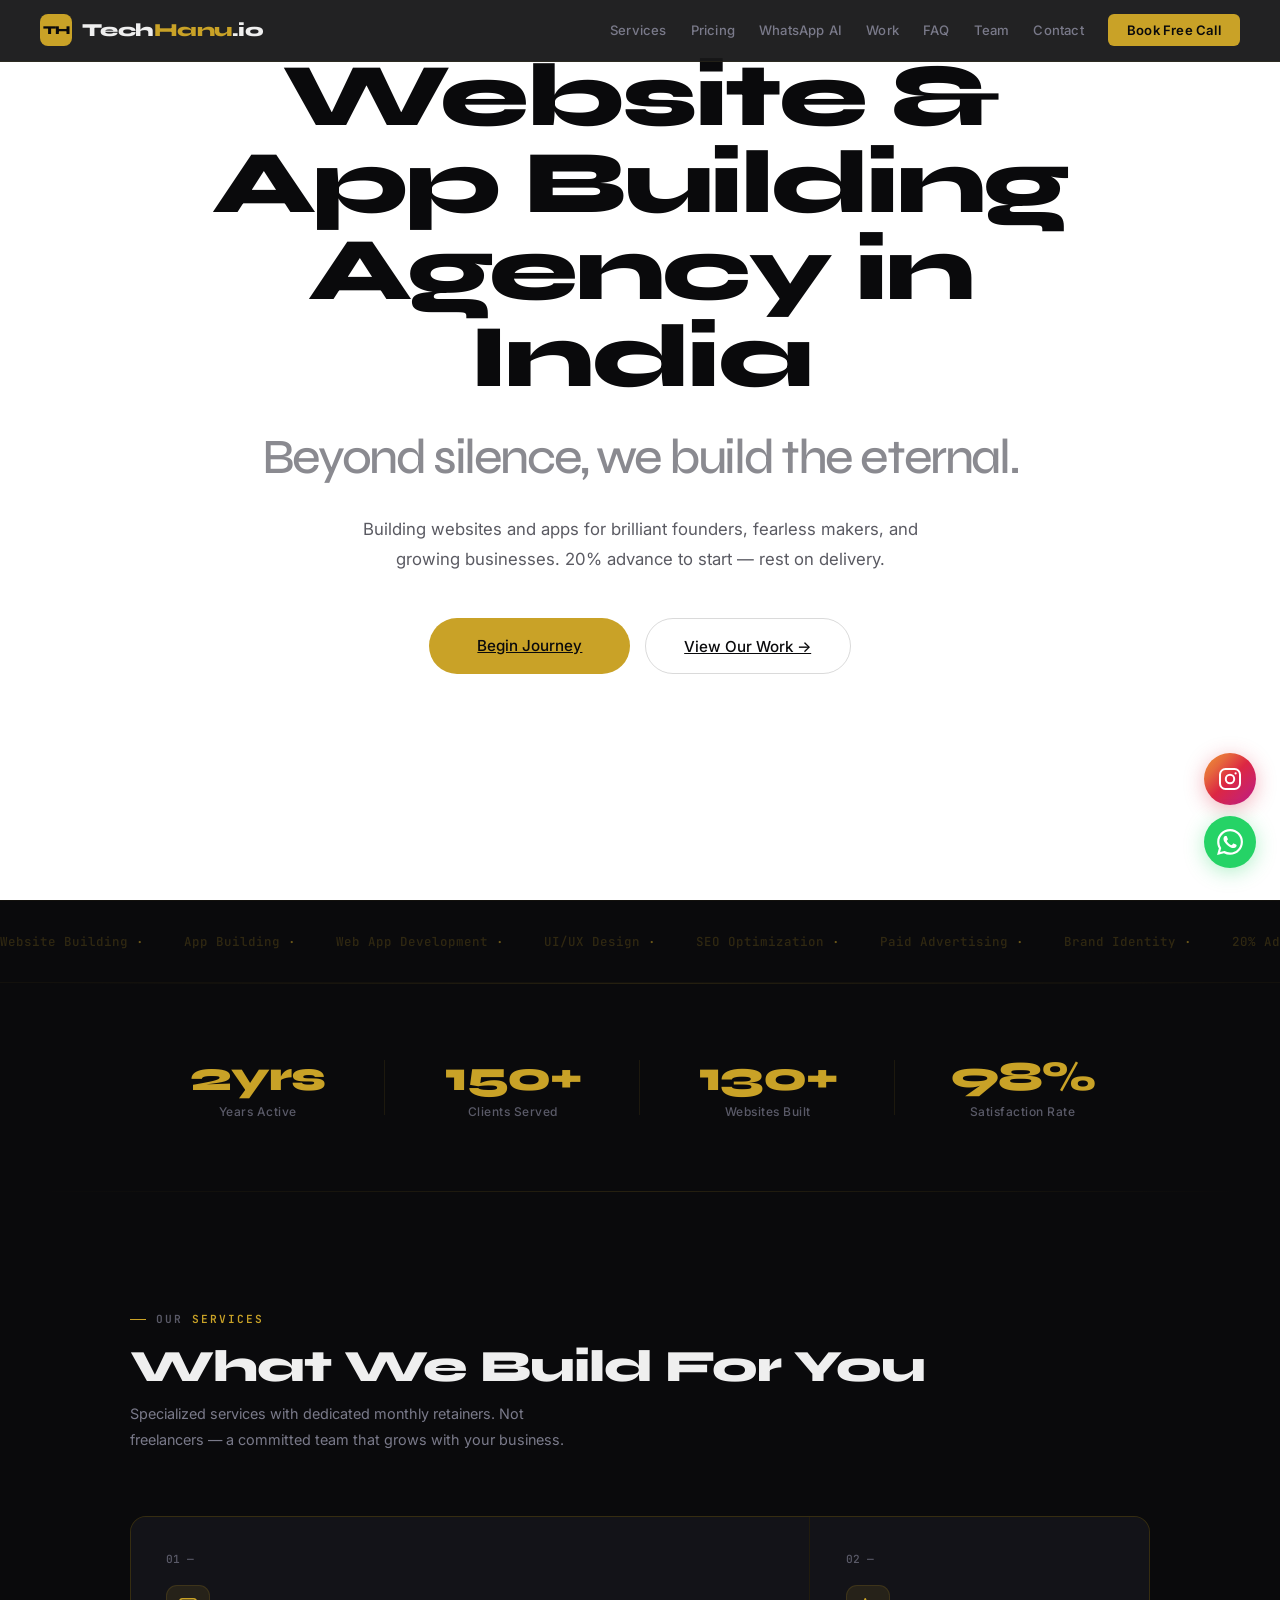
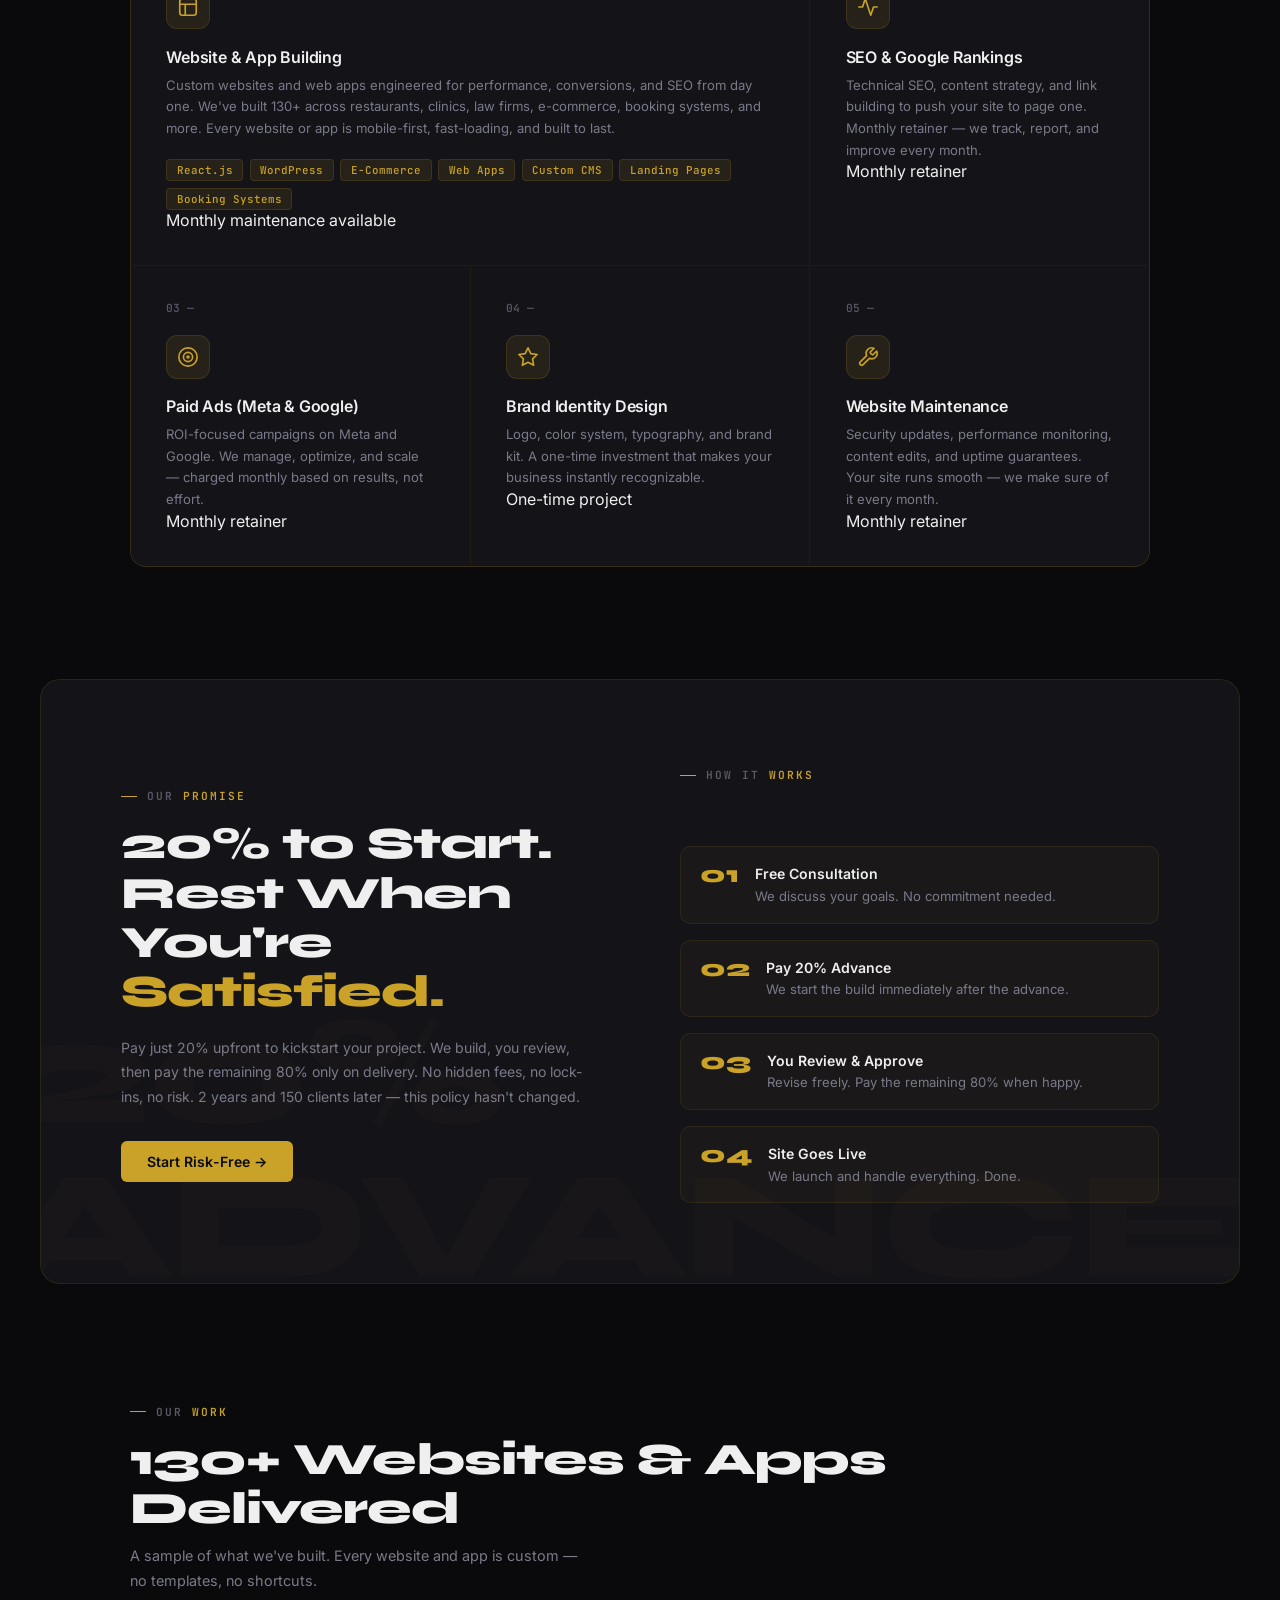
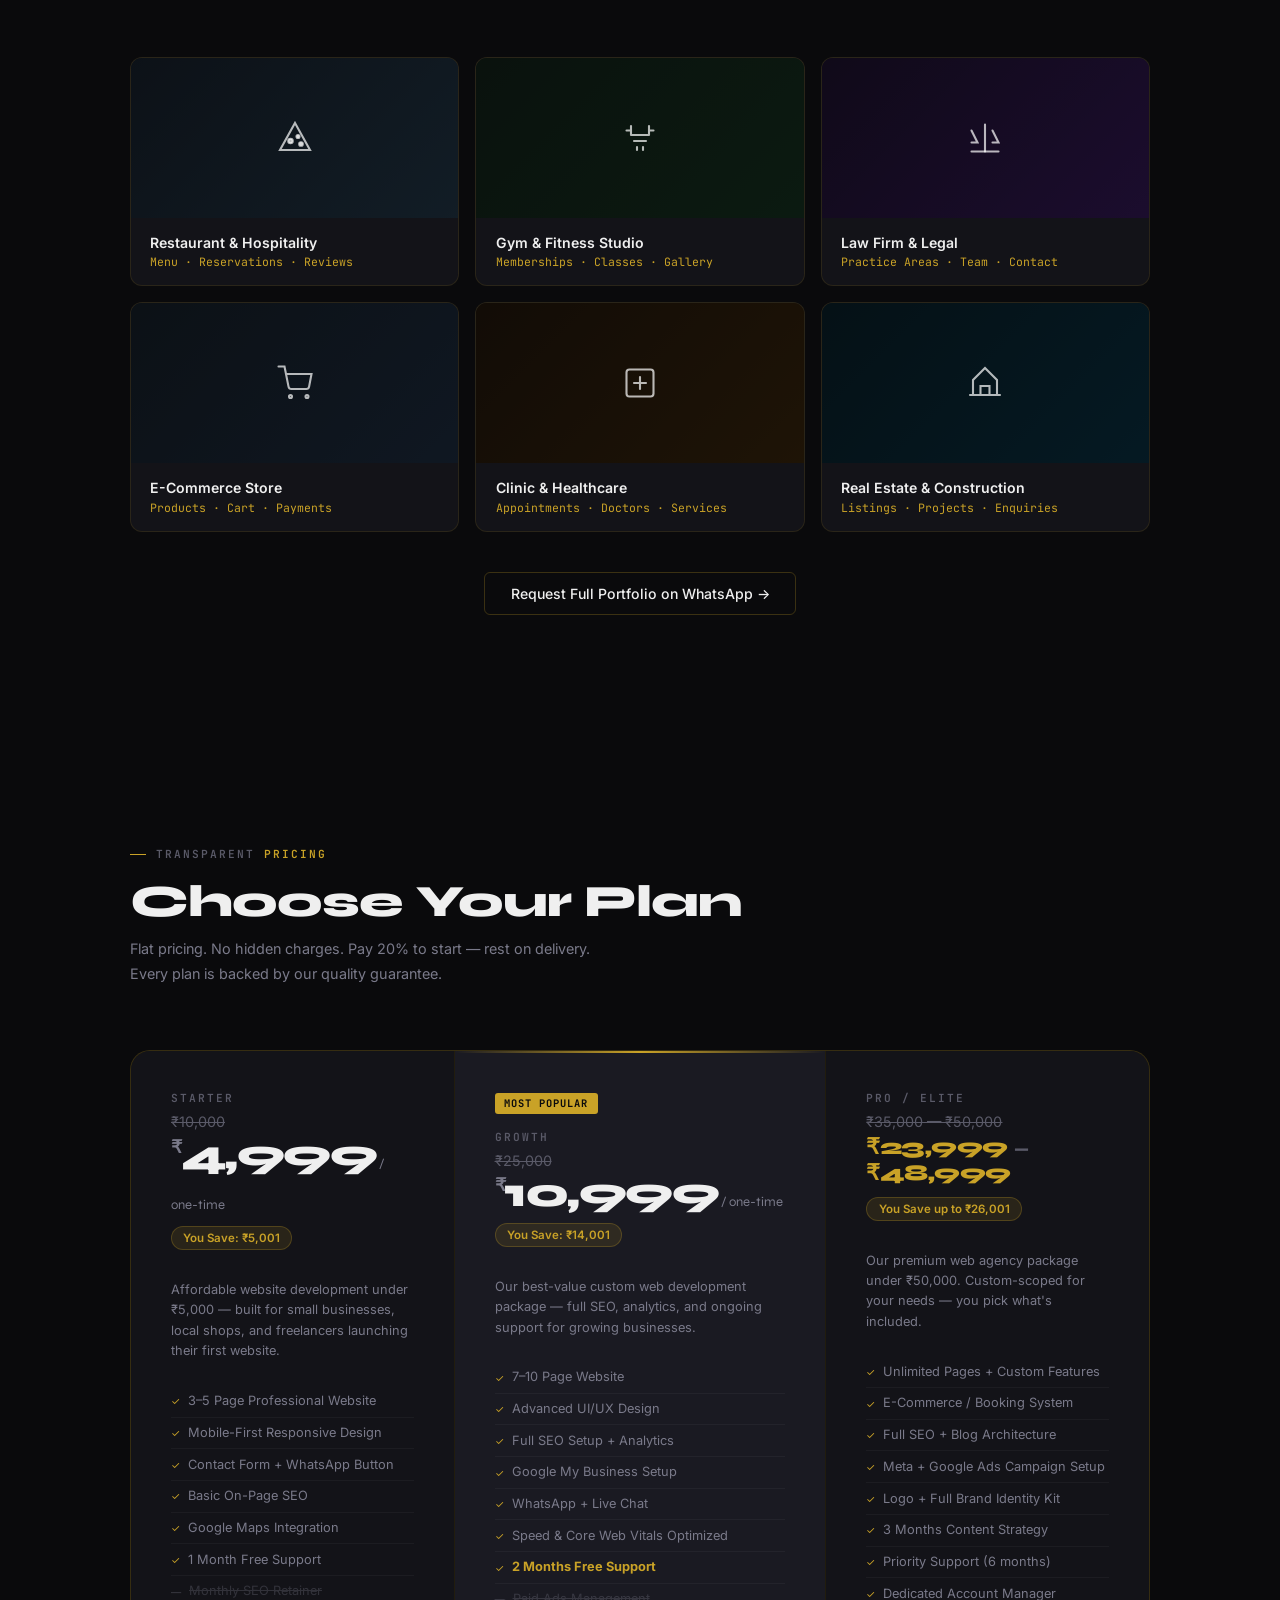
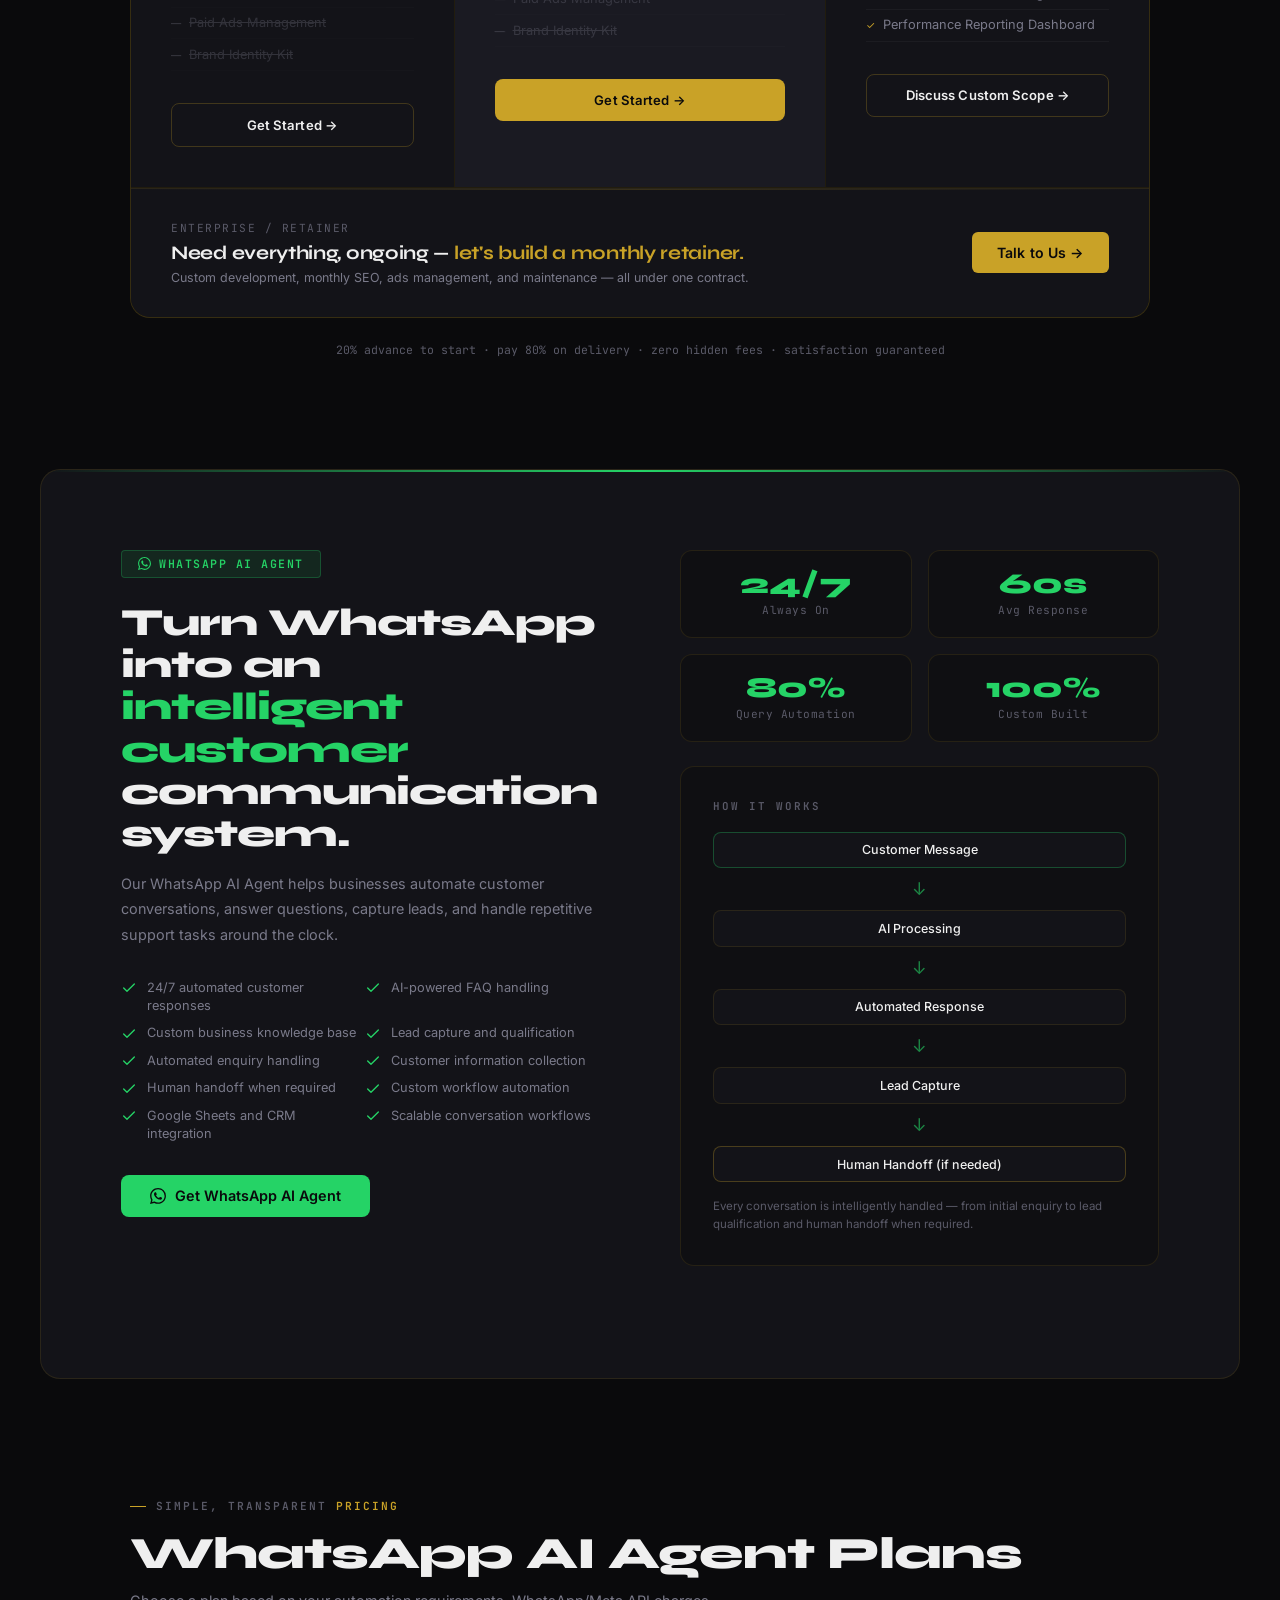
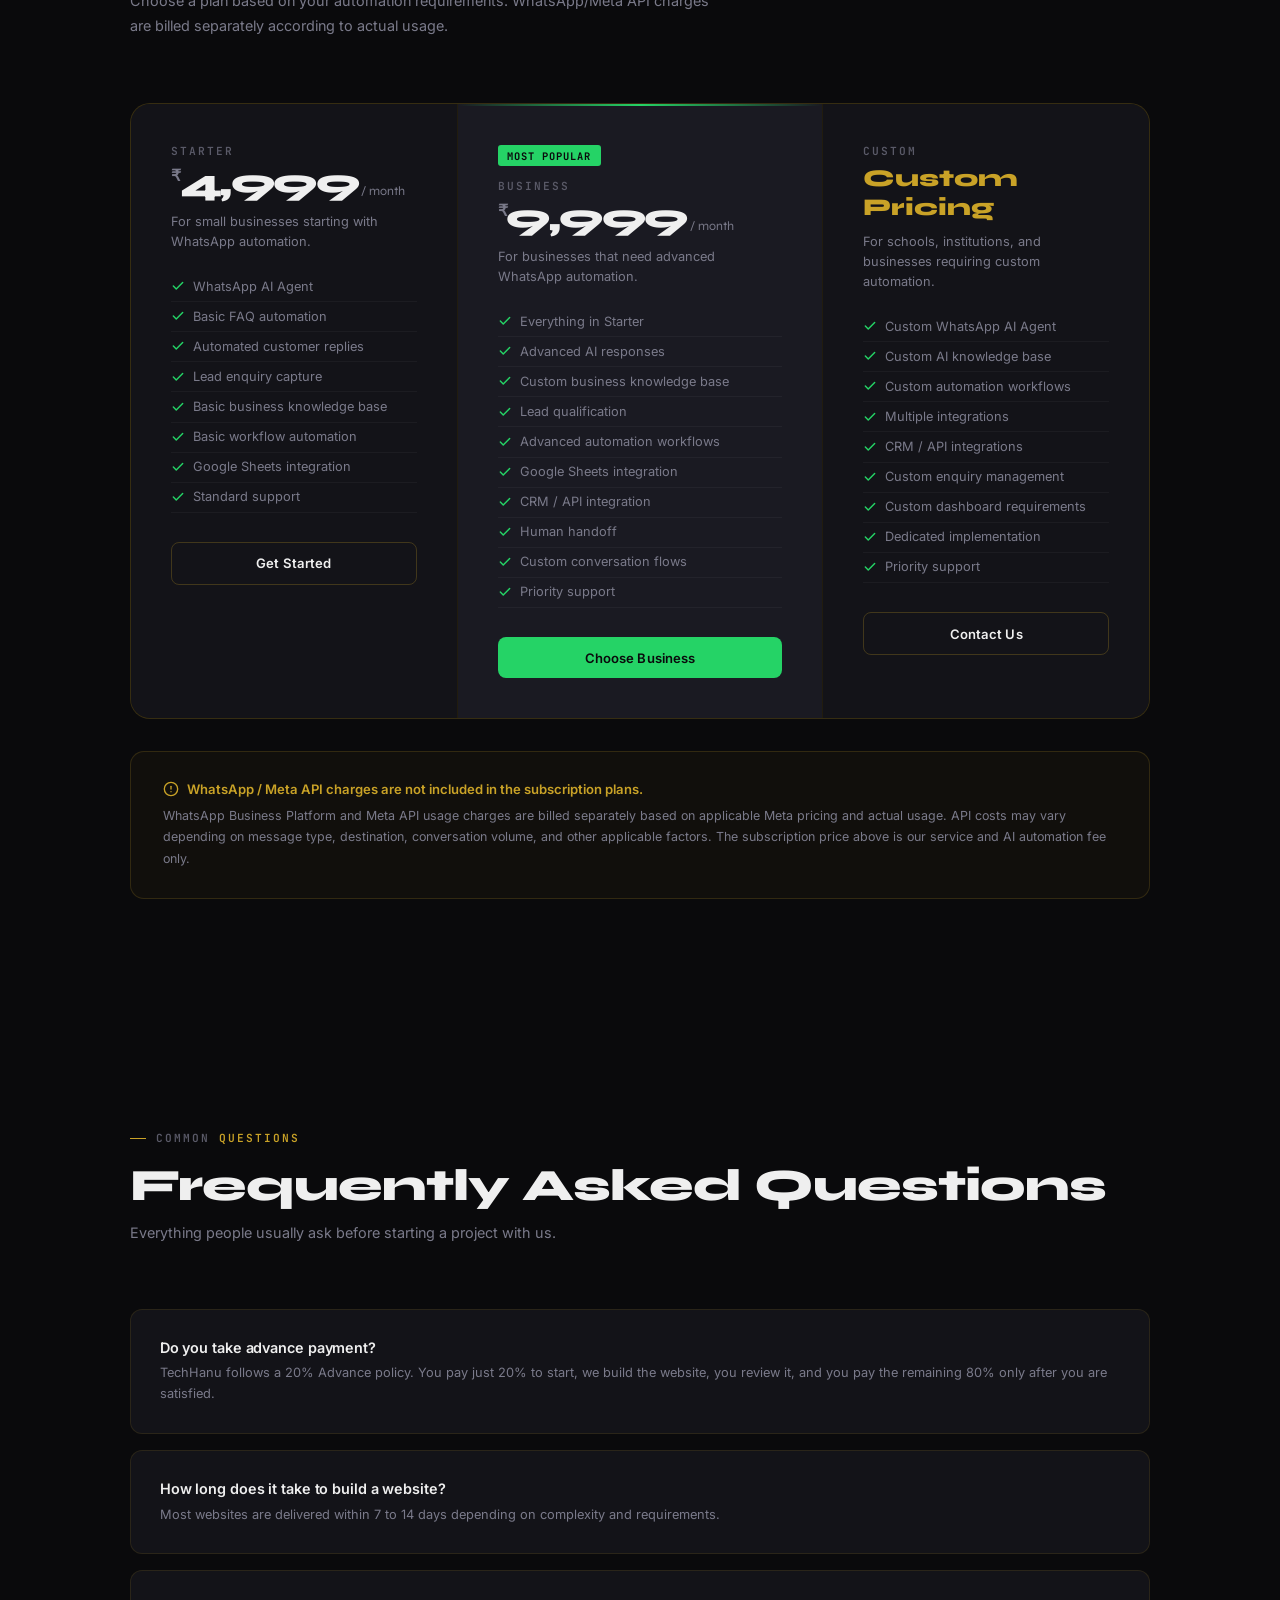
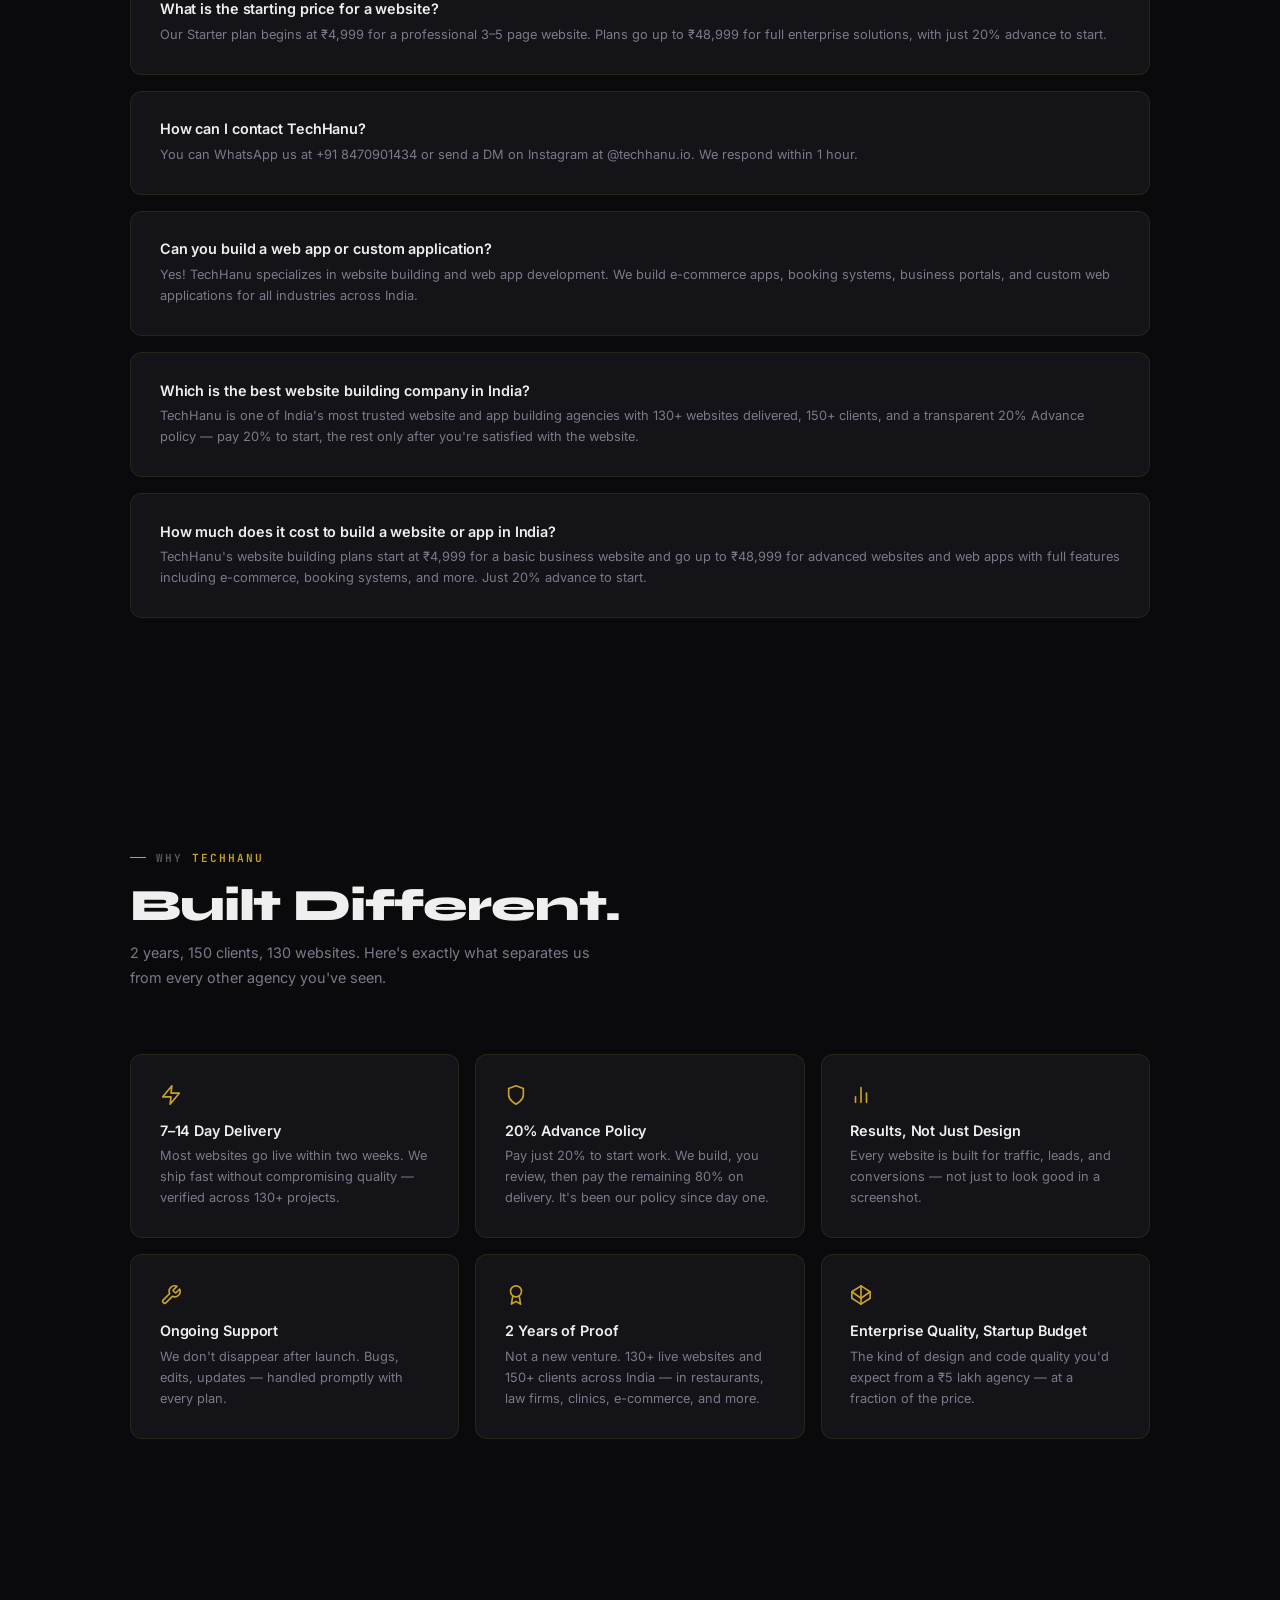
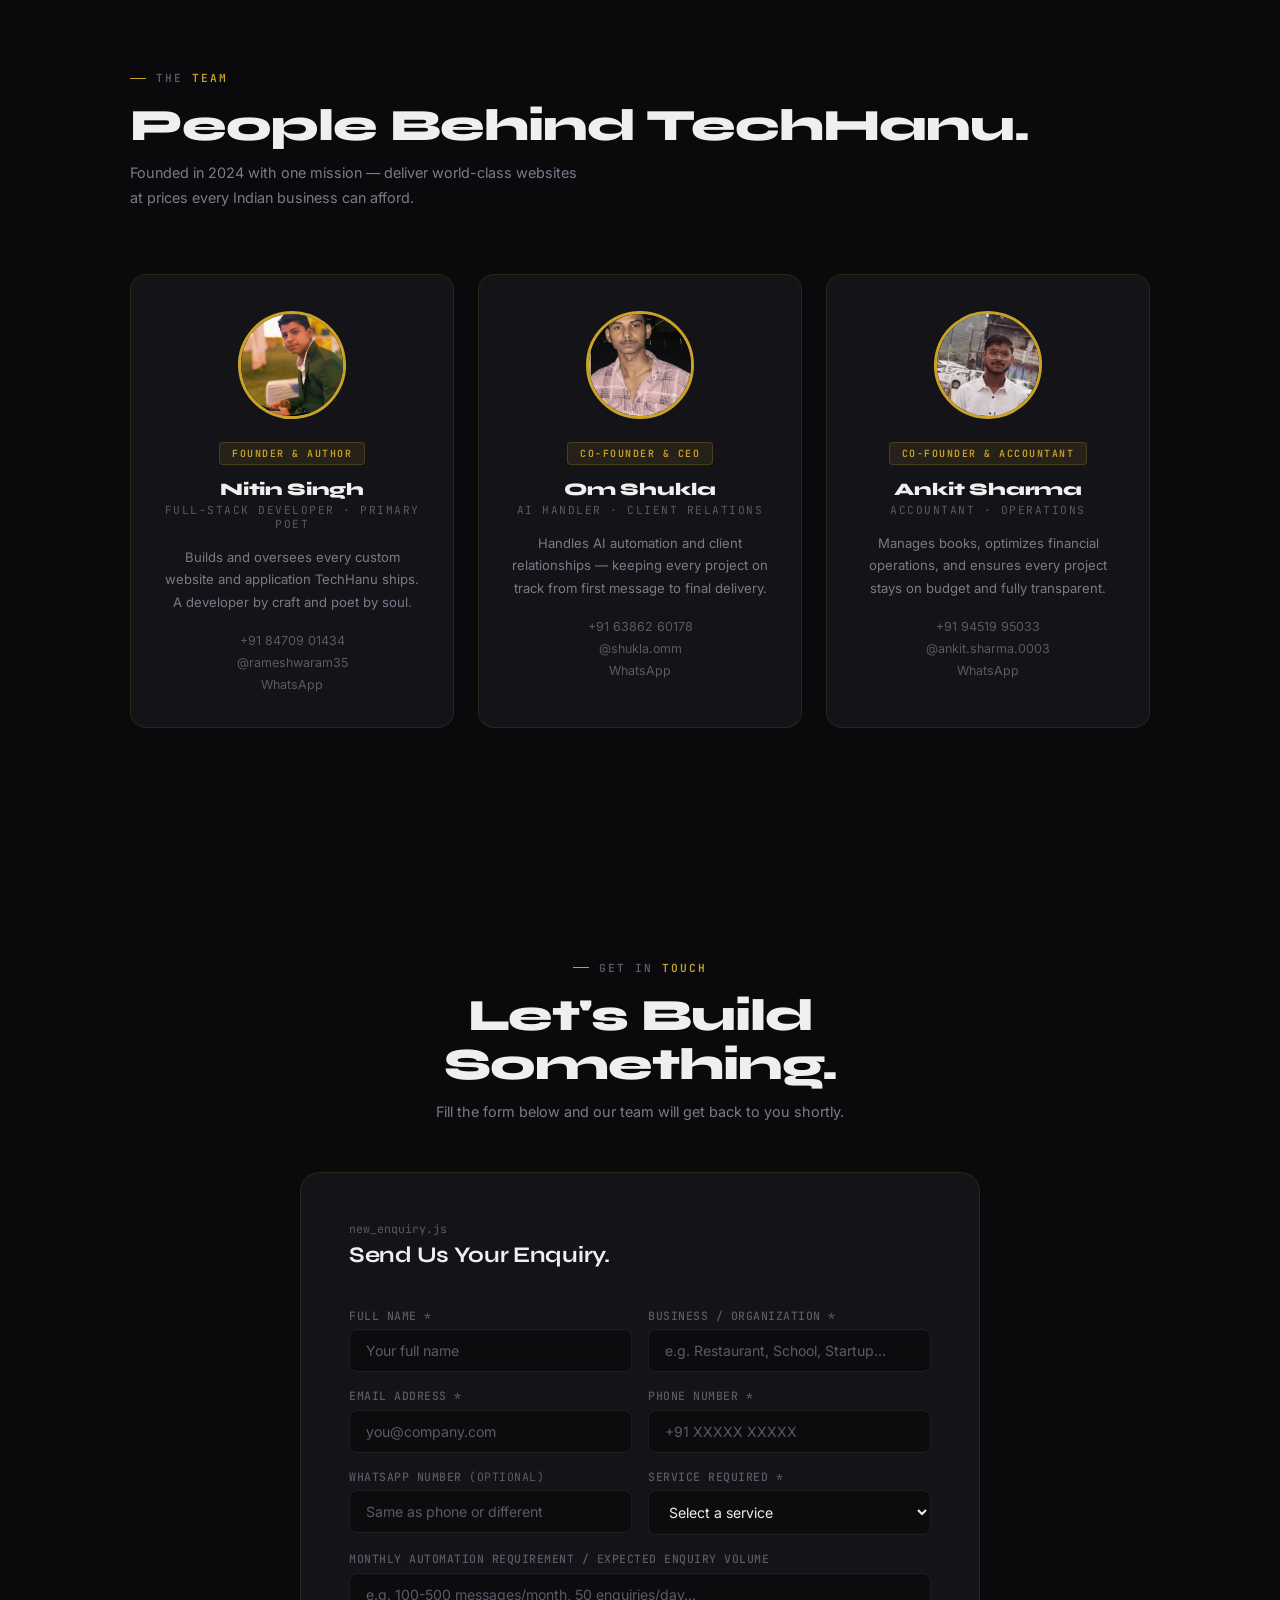
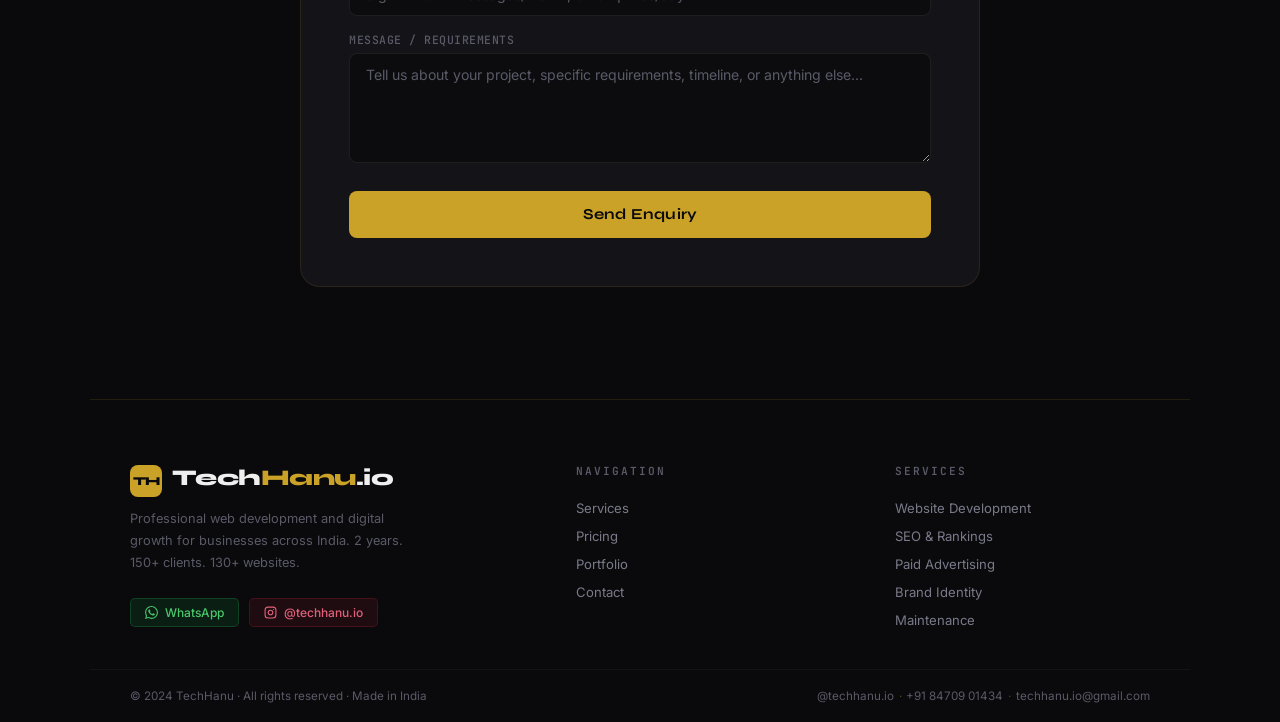
==== commit e2abef22: "config: Connect enquiry form to Google Apps Script backend - Set live Google Apps Script Web App URL" ====
--- a/index.html
+++ b/index.html
@@ -1349,7 +1349,7 @@
 // 3. Deploy as Web App (Execute as: Me, Access: Anyone)
 // 4. Copy the deployment URL and paste it below
 // ============================================================
-const APPS_SCRIPT_URL = 'YOUR_GOOGLE_APPS_SCRIPT_URL_HERE';
+const APPS_SCRIPT_URL = 'https://script.google.com/macros/s/AKfycbxJrxolzhSh-Tm8WFbz-YzEFwiLa-U01yUHsFpm6g0F5EwQ-GfFGlG0hWTRo0XZcNk/exec';
 // ============================================================
 
 let formSubmitting = false;
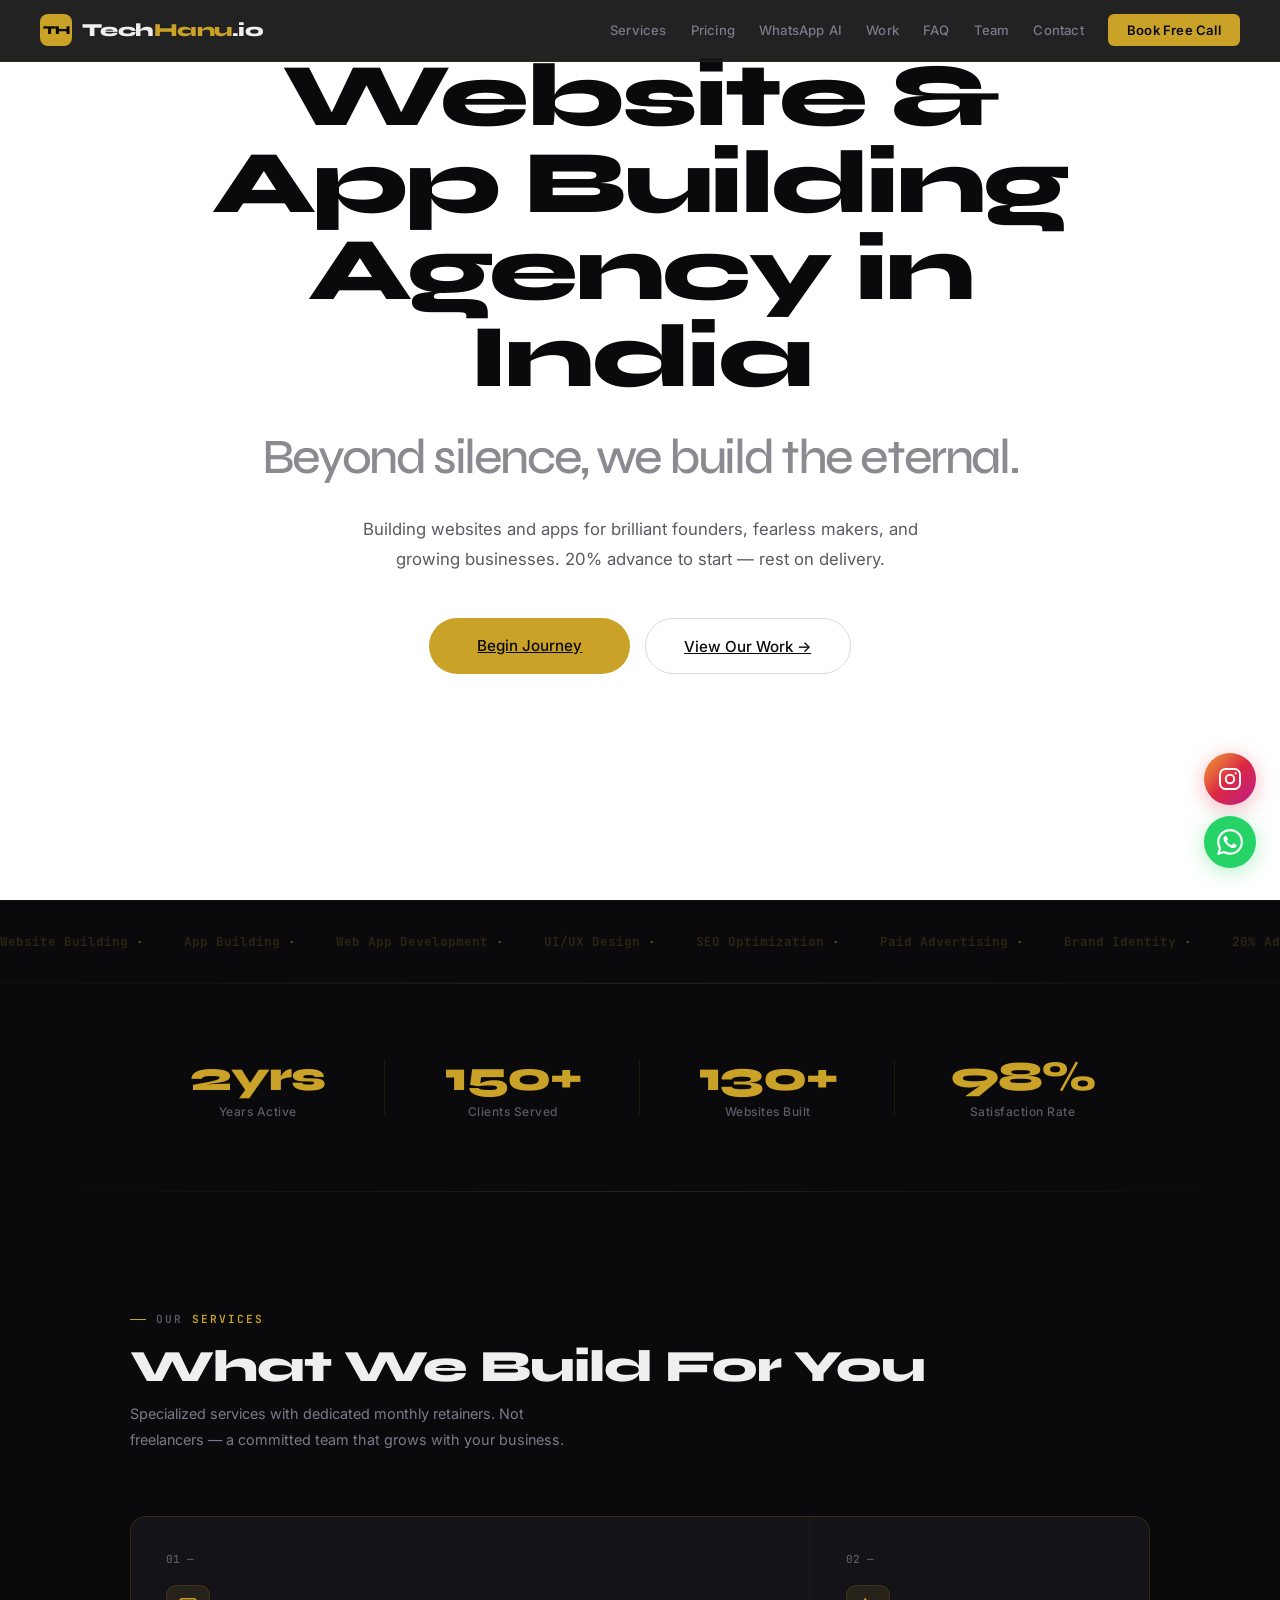
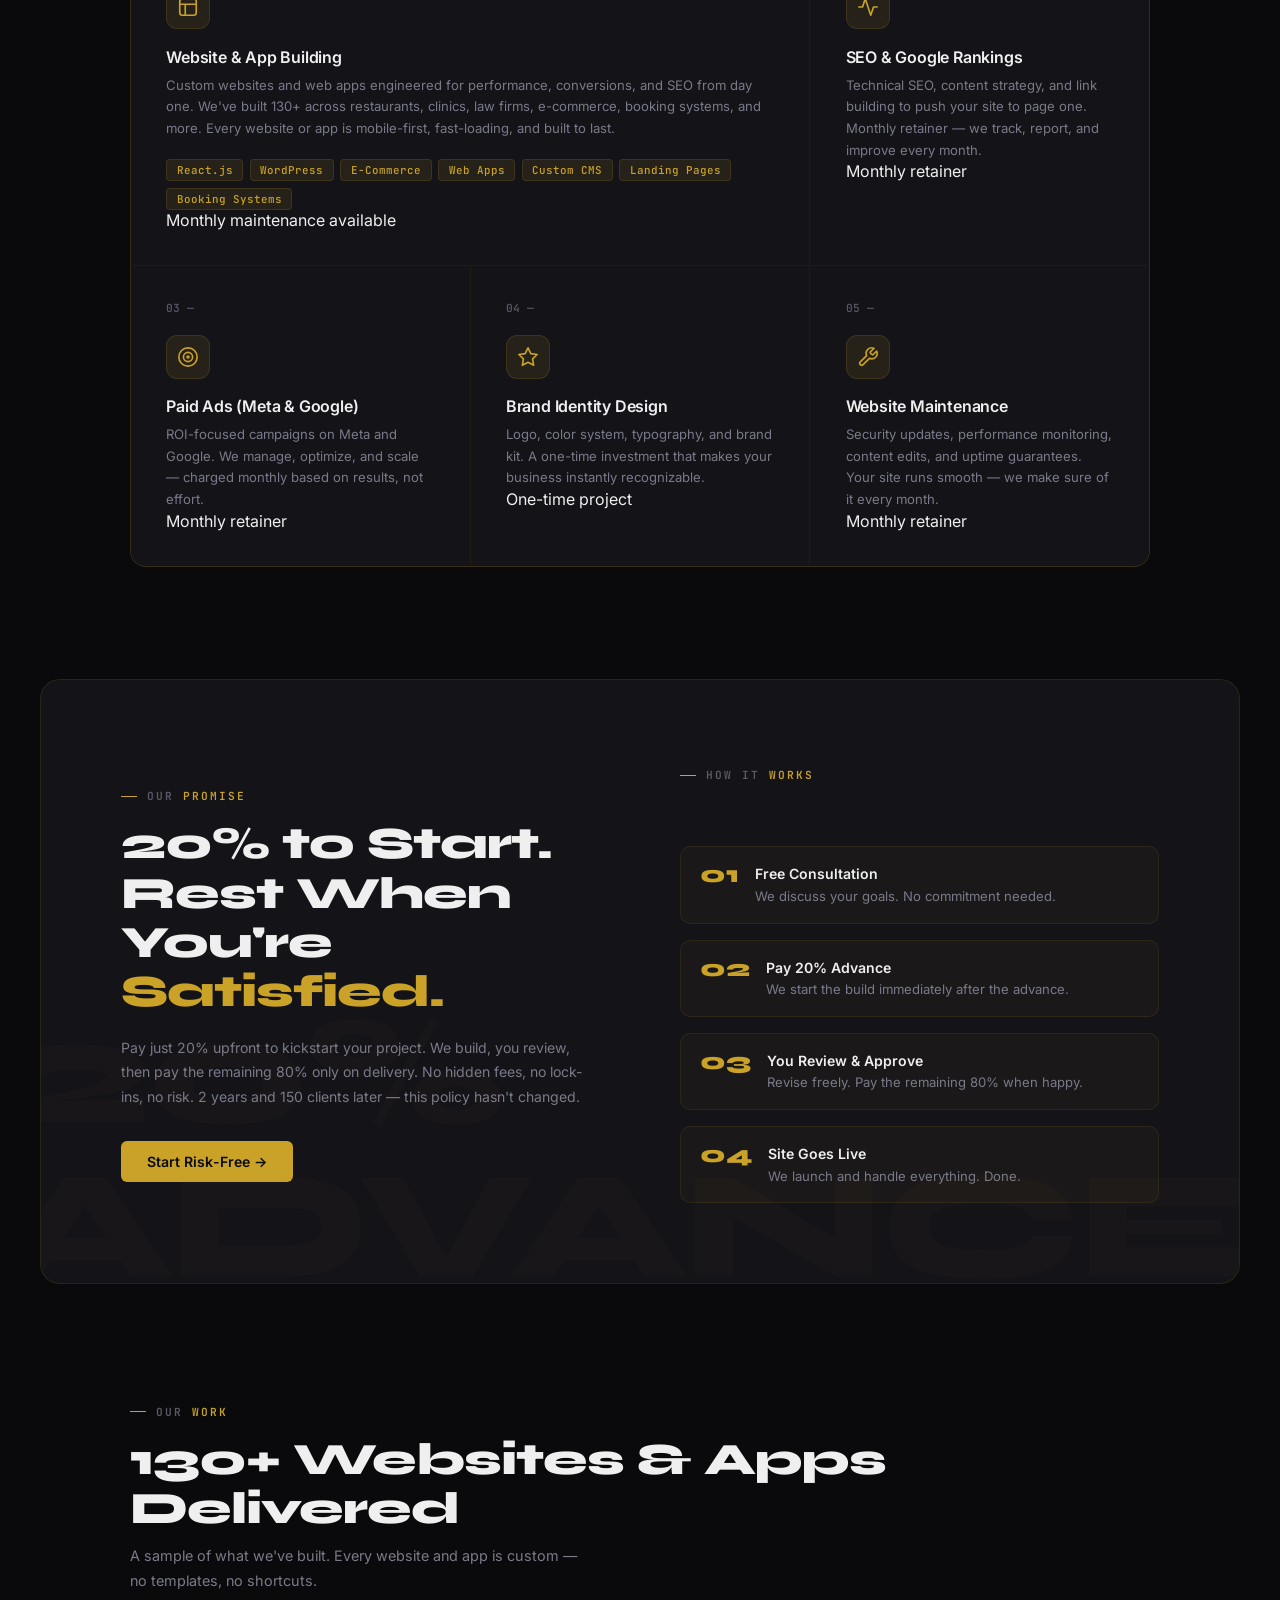
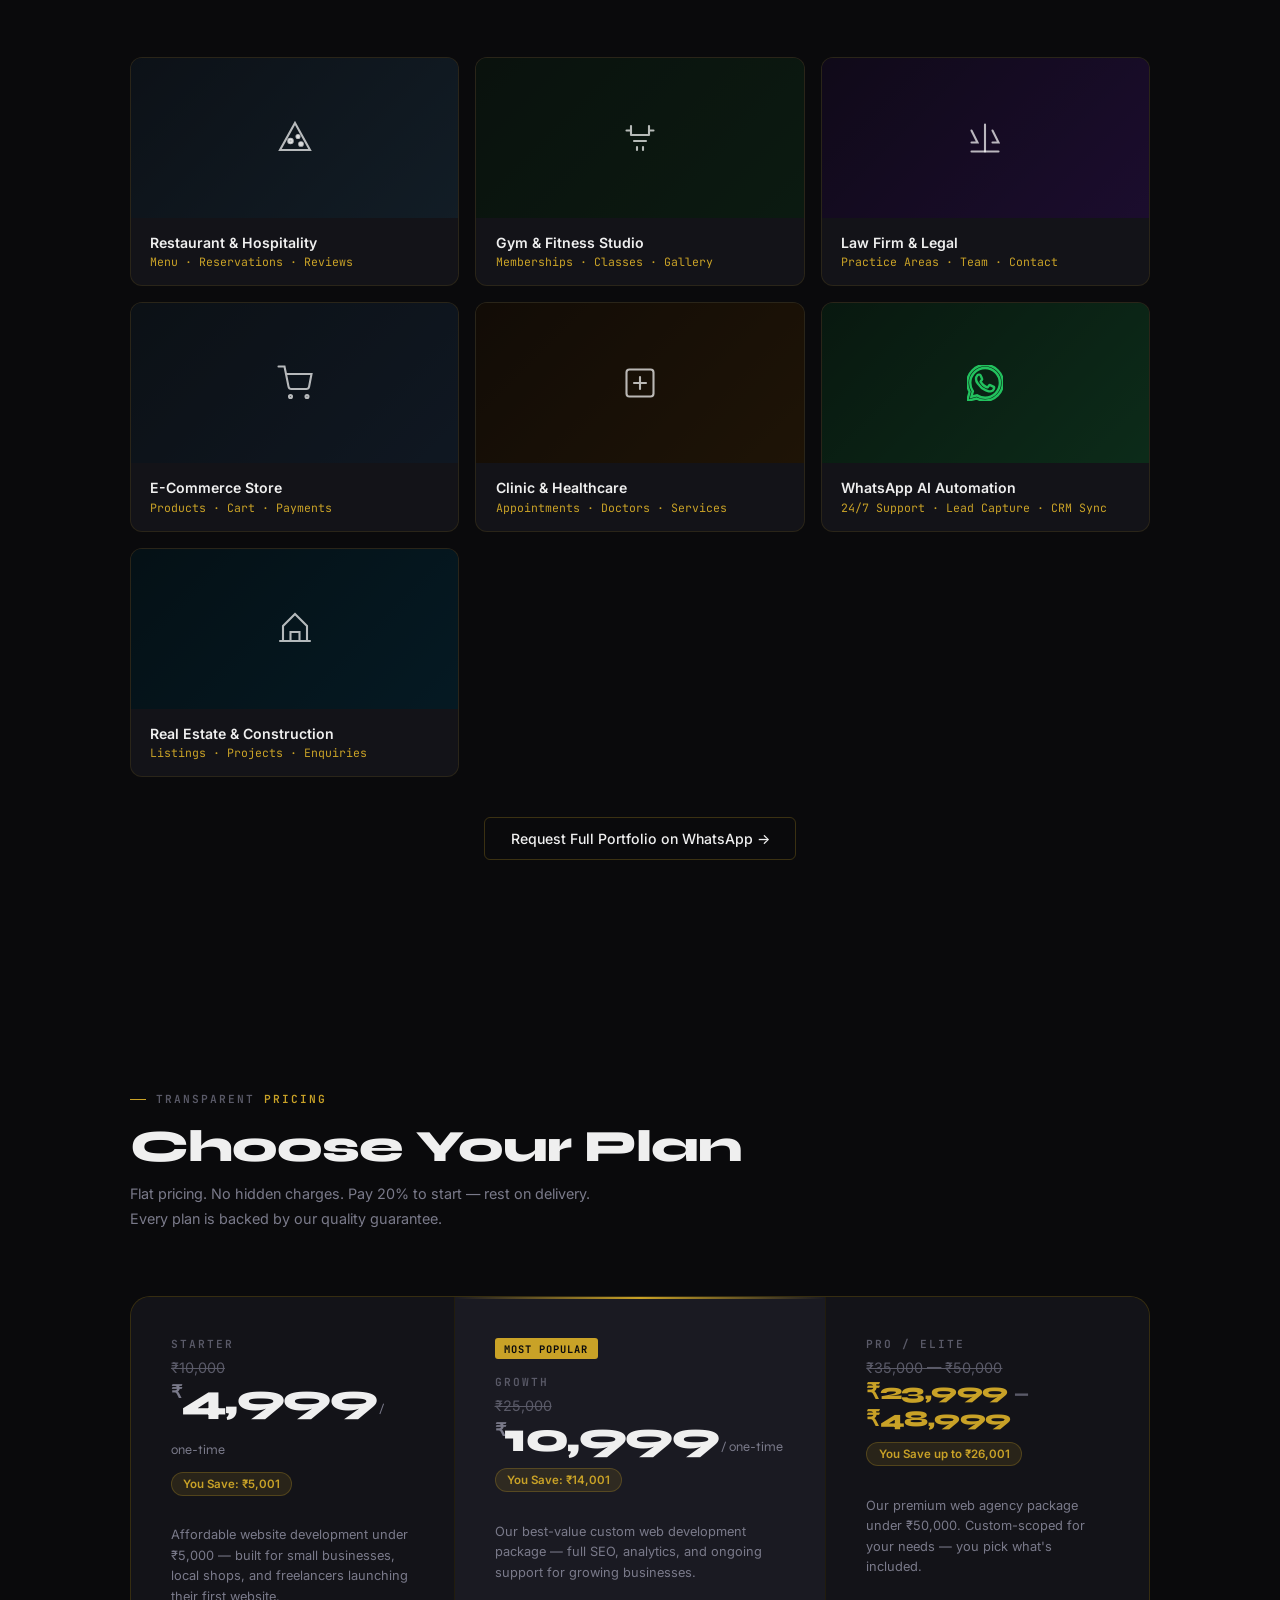
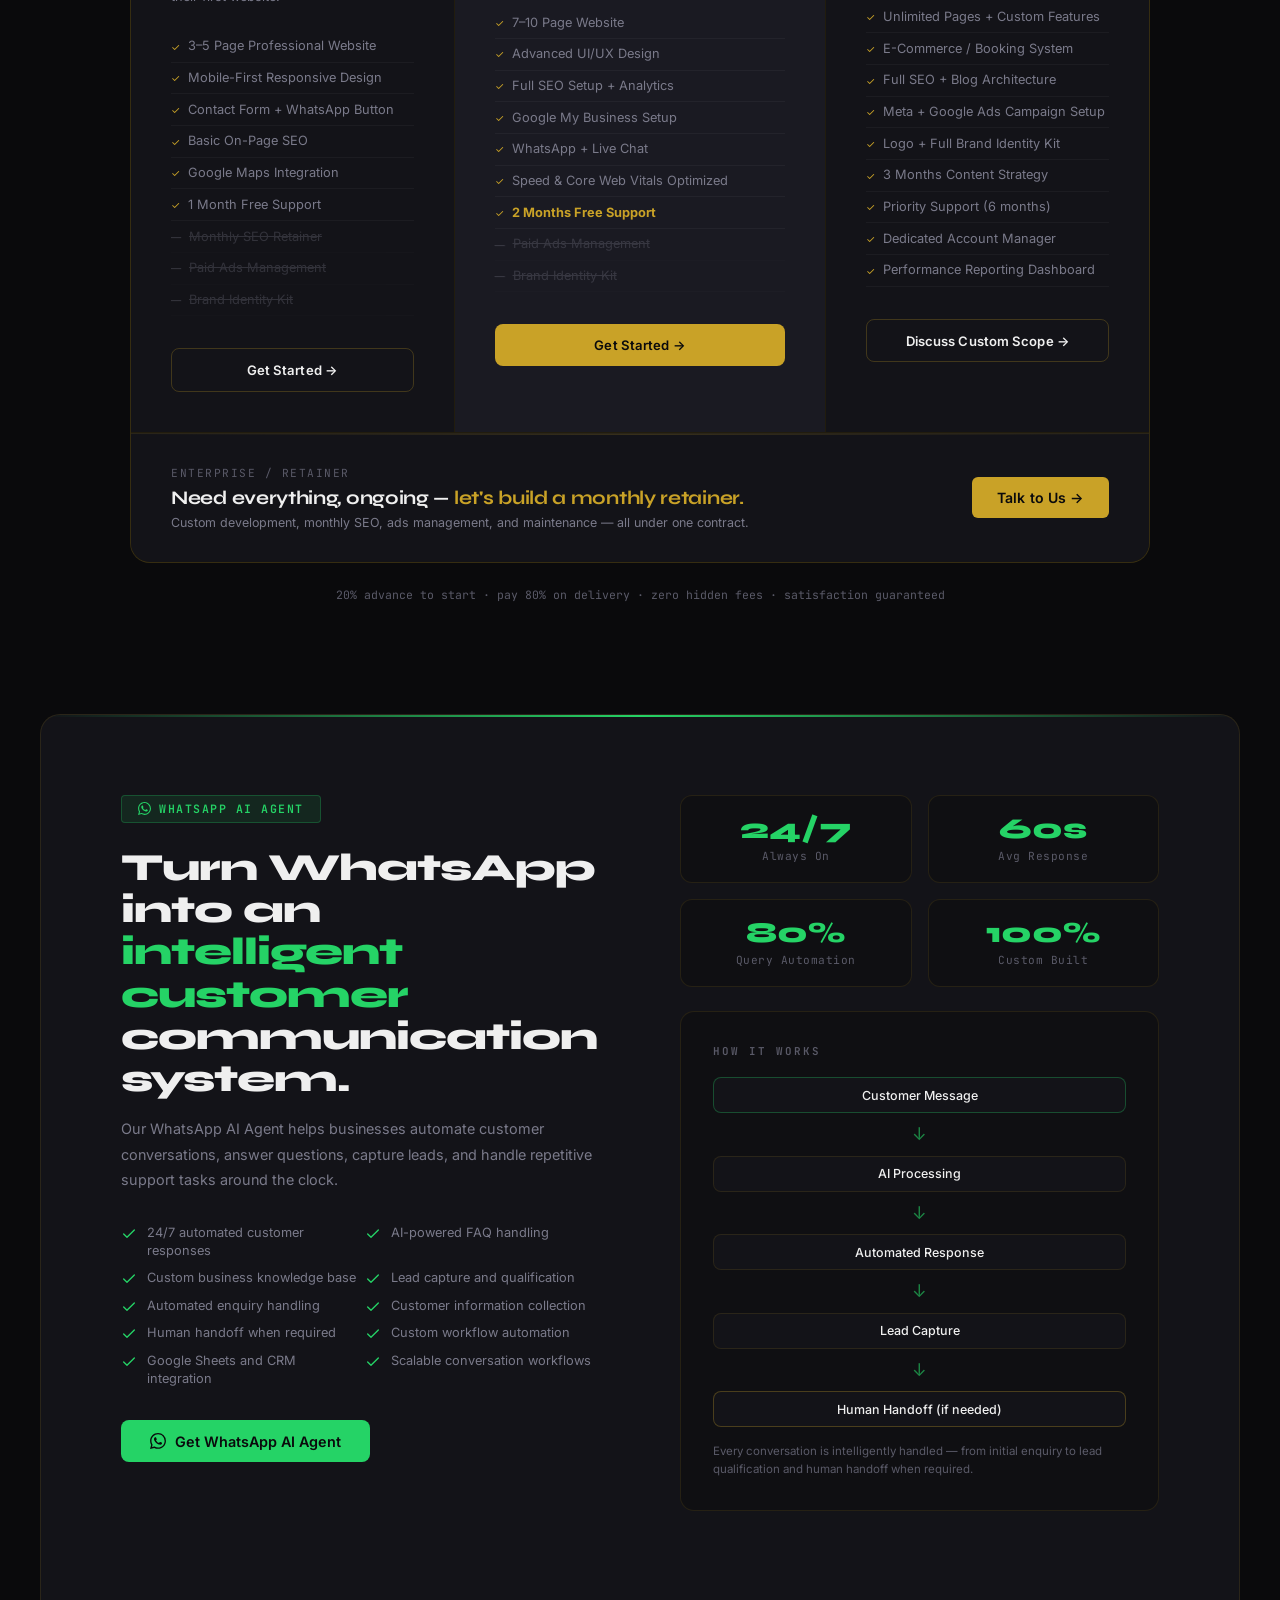
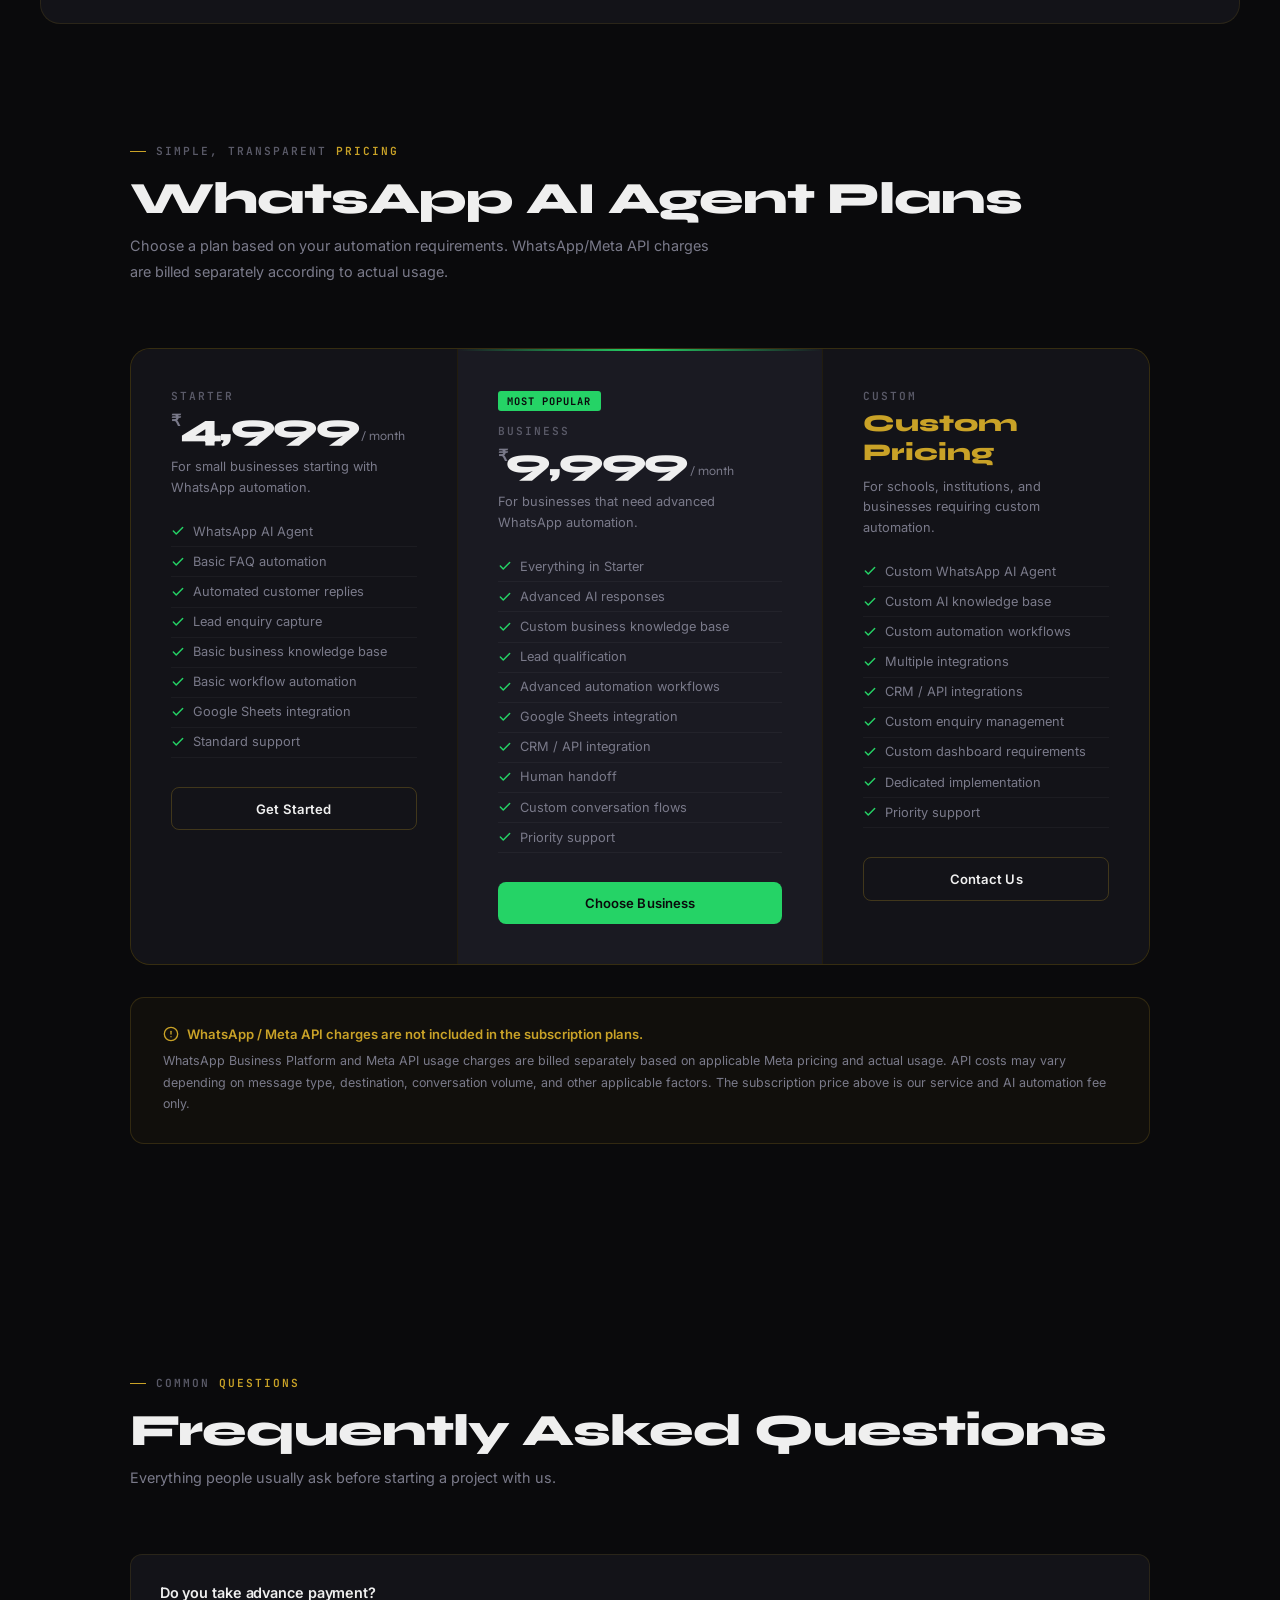
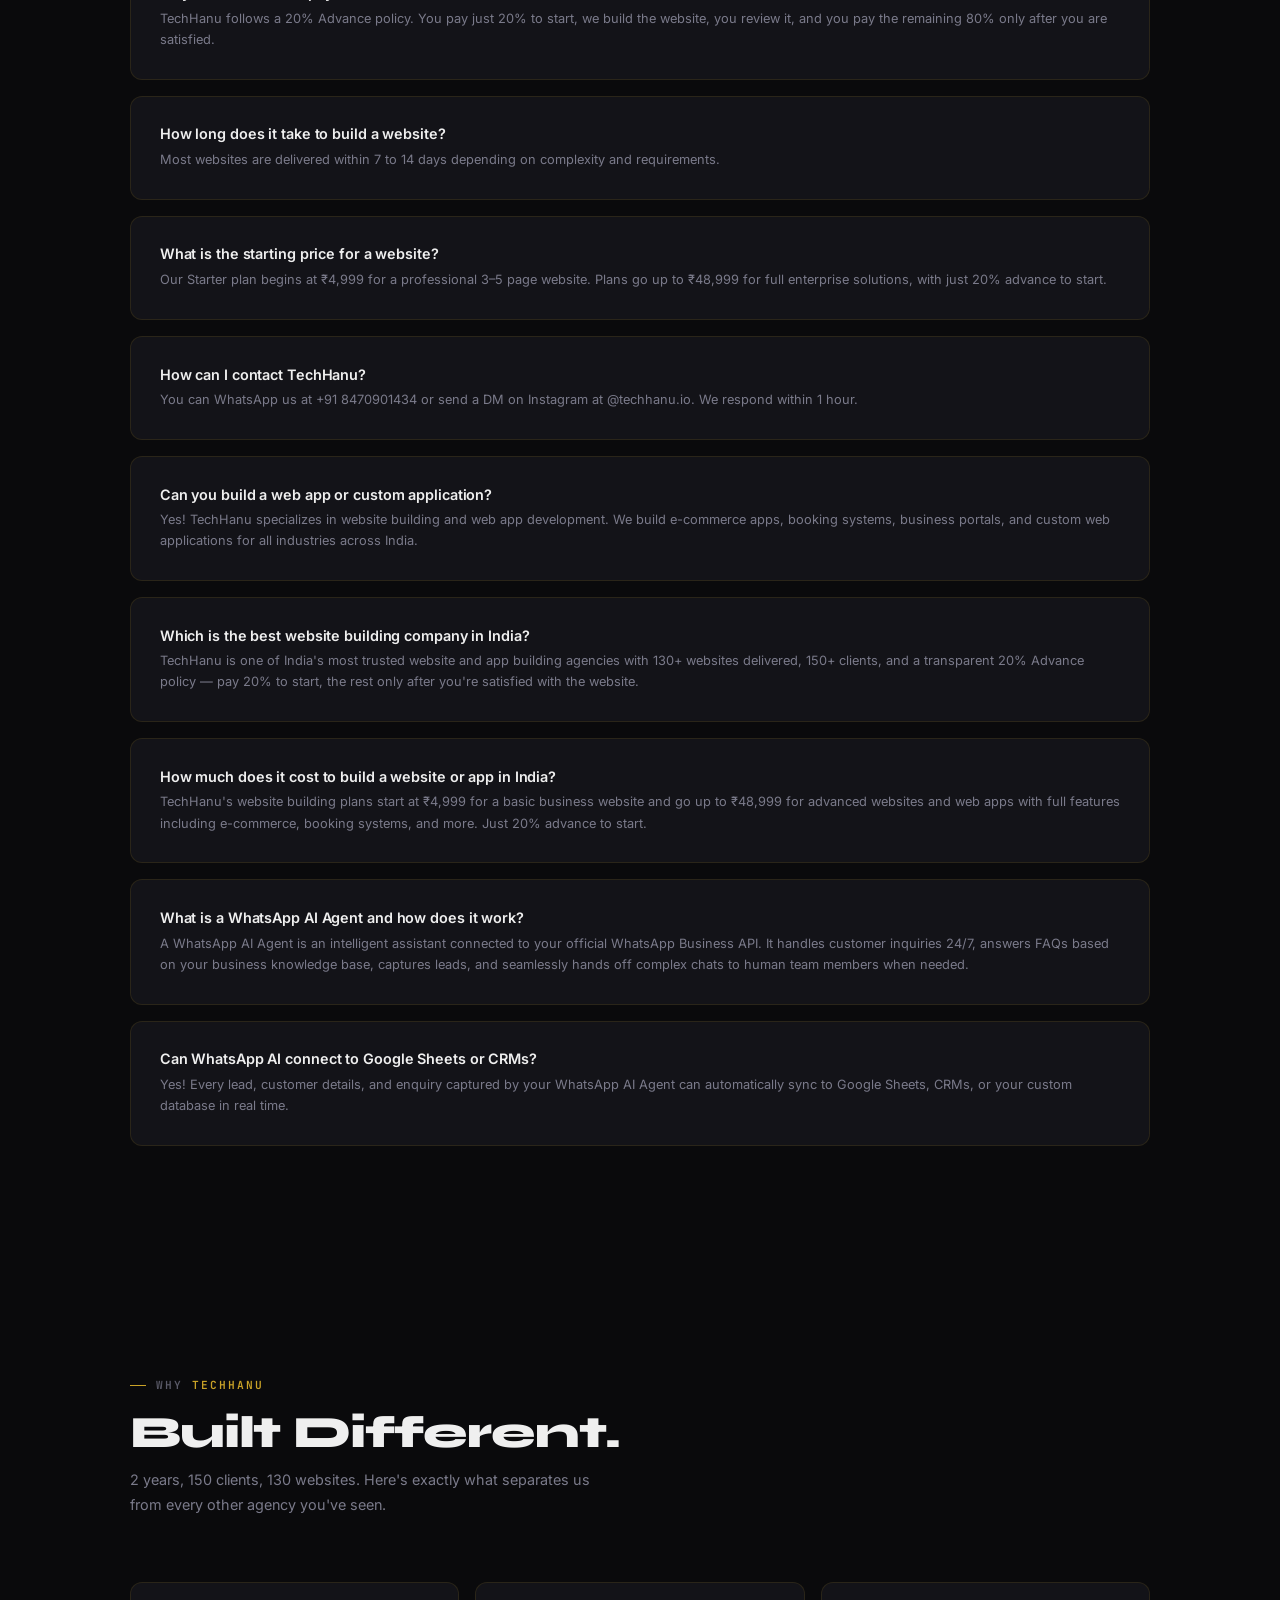
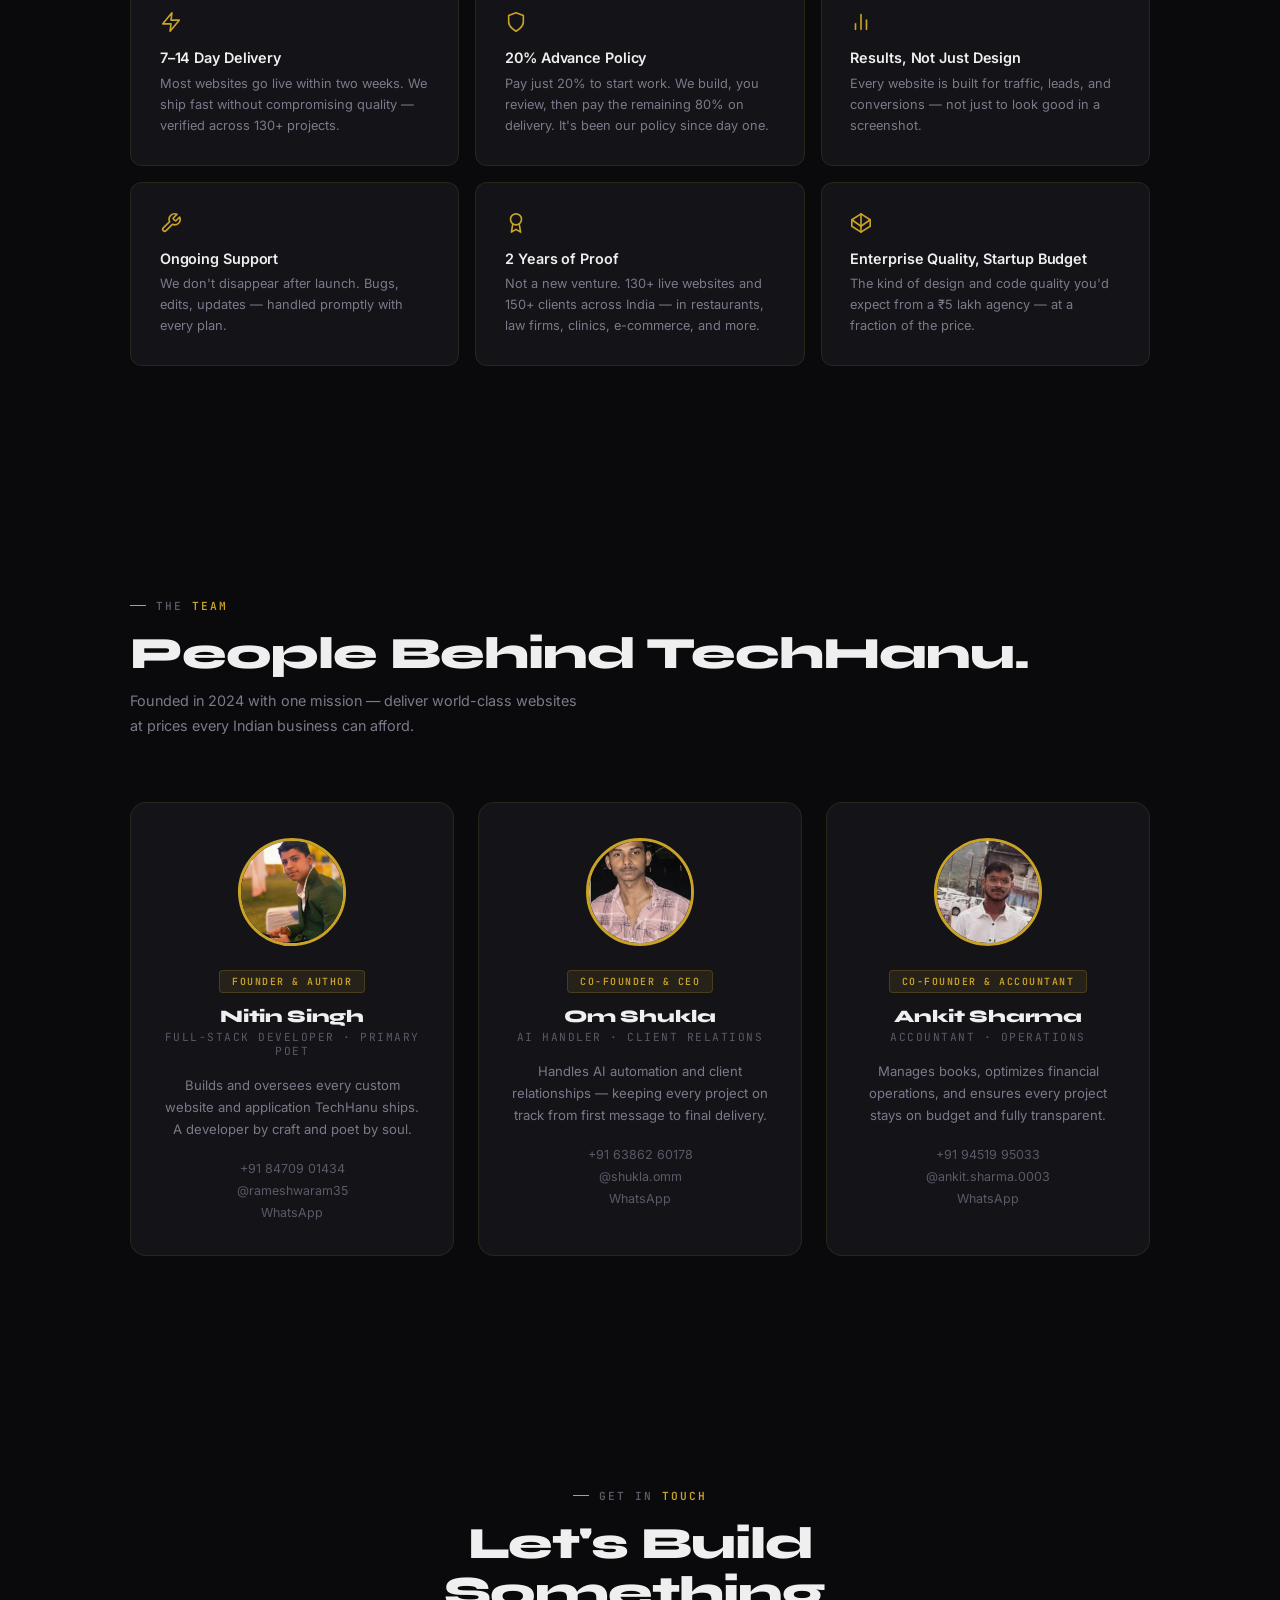
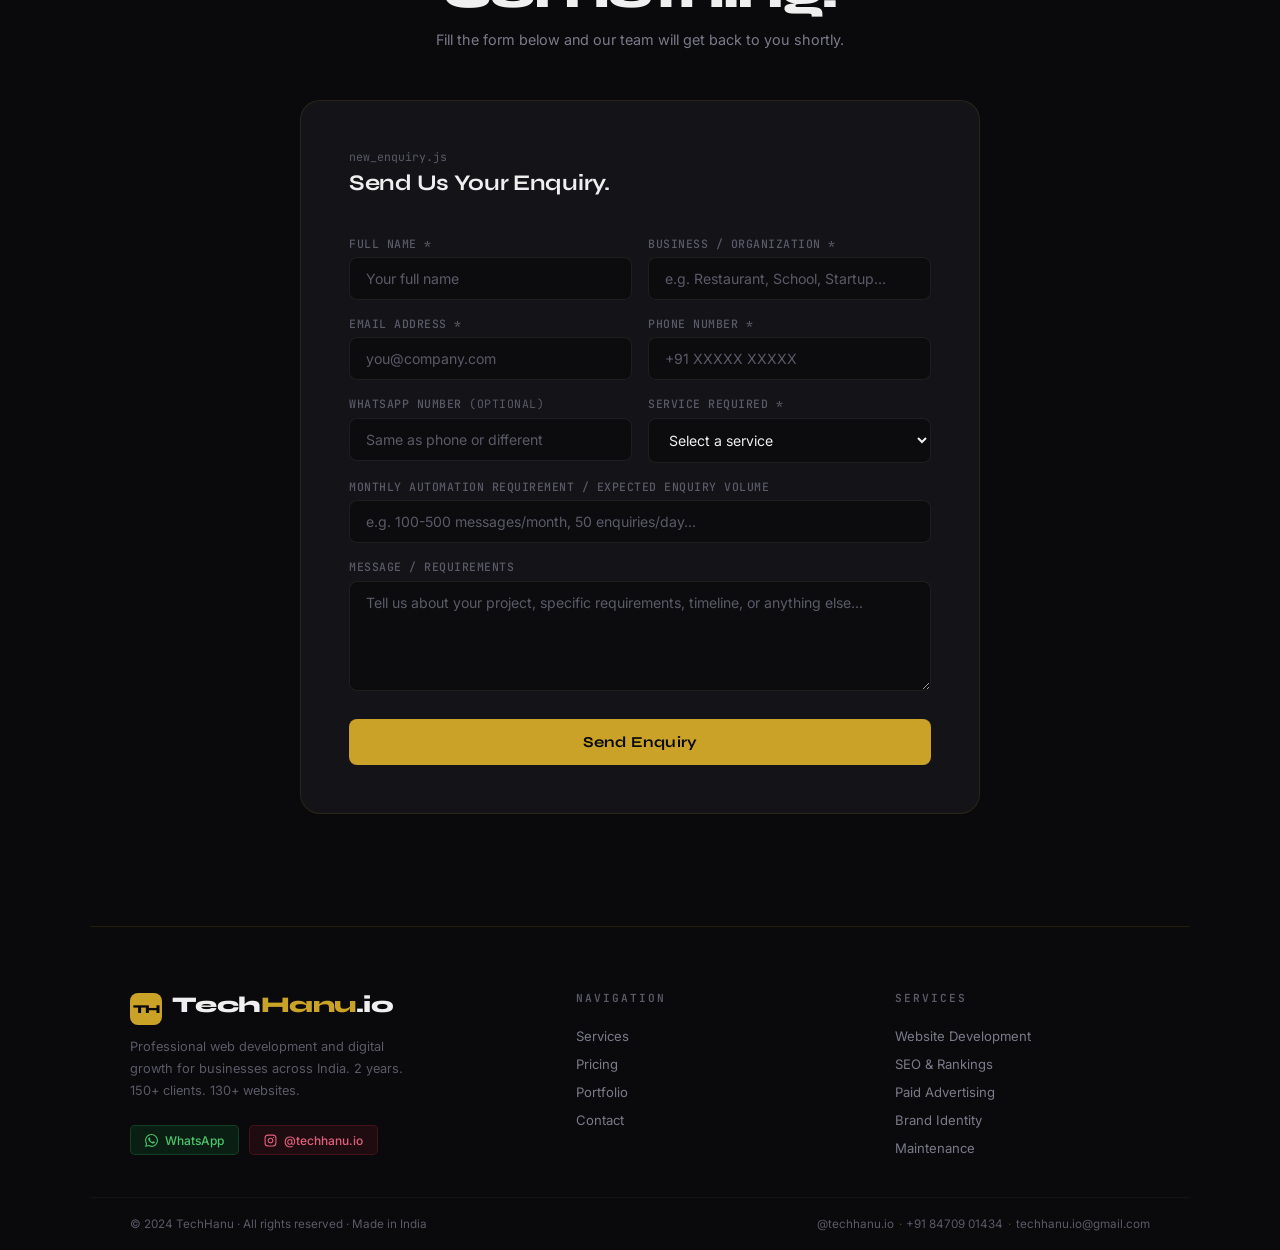
==== commit cecc5b17: "feat: Add WhatsApp AI Agent portfolio card & FAQs (JSON-LD + HTML)" ====
--- a/index.html
+++ b/index.html
@@ -197,6 +197,22 @@
             "@type": "Answer",
             "text": "TechHanu's website building plans start at ₹4,999 for a basic business website and go up to ₹48,999 for advanced websites and web apps with full features including e-commerce, booking systems, and more. Just 20% advance to start."
           }
+        },
+        {
+          "@type": "Question",
+          "name": "What is a WhatsApp AI Agent and how does it work?",
+          "acceptedAnswer": {
+            "@type": "Answer",
+            "text": "A WhatsApp AI Agent is an intelligent bot connected to your WhatsApp Business API. It handles customer inquiries 24/7, answers FAQs based on your business data, captures leads, and hands off complex chats to human agents when needed."
+          }
+        },
+        {
+          "@type": "Question",
+          "name": "Can WhatsApp AI connect to Google Sheets or CRMs?",
+          "acceptedAnswer": {
+            "@type": "Answer",
+            "text": "Yes! Every lead and conversation detail captured by your WhatsApp AI Agent can automatically sync to Google Sheets, CRMs, or your custom database in real time."
+          }
         }
       ]
     }
@@ -825,6 +841,10 @@
       <div class="demo-thumb" style="background:linear-gradient(135deg,#1a0e00,#331e00)"><span class="demo-emoji-svg"><svg width="36" height="36" viewBox="0 0 24 24" fill="none" stroke="rgba(255,255,255,0.7)" stroke-width="1.4" stroke-linecap="round"><rect x="3" y="3" width="18" height="18" rx="2"/><path d="M12 8v8M8 12h8"/></svg></span><div class="demo-ov"><div class="demo-ov-t">Discuss This →</div><div class="demo-ov-s">Get a similar build</div></div></div>
       <div class="demo-info"><div class="demo-n">Clinic & Healthcare</div><div class="demo-c">Appointments · Doctors · Services</div></div>
     </div>
+    <div class="demo-card" onclick="window.open('https://wa.me/918470901434?text=I+saw+your+portfolio+and+want+a+WhatsApp+AI+Agent','_blank')">
+      <div class="demo-thumb" style="background:linear-gradient(135deg,#072713,#0f4d27)"><span class="demo-emoji-svg"><svg width="36" height="36" viewBox="0 0 24 24" fill="none" stroke="rgba(37,211,102,0.9)" stroke-width="1.6" stroke-linecap="round"><path d="M17.472 14.382c-.297-.149-1.758-.867-2.03-.967-.273-.099-.471-.148-.67.15-.197.297-.767.966-.94 1.164-.173.199-.347.223-.644.075-.297-.15-1.255-.463-2.39-1.475-.883-.788-1.48-1.761-1.653-2.059-.173-.297-.018-.458.13-.606.134-.133.298-.347.446-.52.149-.174.198-.298.298-.497.099-.198.05-.371-.025-.52-.075-.149-.669-1.612-.916-2.207-.242-.579-.487-.5-.669-.51-.173-.008-.371-.01-.57-.01-.198 0-.52.074-.792.372-.272.297-1.04 1.016-1.04 2.479 0 1.462 1.065 2.875 1.213 3.074.149.198 2.096 3.2 5.077 4.487.709.306 1.262.489 1.694.625.712.227 1.36.195 1.871.118.571-.085 1.758-.719 2.006-1.413.248-.694.248-1.289.173-1.413-.074-.124-.272-.198-.57-.347m-5.421 7.403h-.004a9.87 9.87 0 01-5.031-1.378l-.361-.214-3.741.982.998-3.648-.235-.374a9.86 9.86 0 01-1.51-5.26c.001-5.45 4.436-9.884 9.888-9.884 2.64 0 5.122 1.03 6.988 2.898a9.825 9.825 0 012.893 6.994c-.003 5.45-4.437 9.884-9.885 9.884m8.413-18.297A11.815 11.815 0 0012.05 0C5.495 0 .16 5.335.157 11.892c0 2.096.547 4.142 1.588 5.945L.057 24l6.305-1.654a11.882 11.882 0 005.683 1.448h.005c6.554 0 11.89-5.335 11.893-11.893a11.821 11.821 0 00-3.48-8.413Z"/></svg></span><div class="demo-ov"><div class="demo-ov-t">Discuss This →</div><div class="demo-ov-s">Get a similar bot</div></div></div>
+      <div class="demo-info"><div class="demo-n">WhatsApp AI Automation</div><div class="demo-c">24/7 Support · Lead Capture · CRM Sync</div></div>
+    </div>
     <div class="demo-card" onclick="window.open('https://wa.me/918470901434?text=I+saw+your+portfolio+and+want+a+similar+website','_blank')">
       <div class="demo-thumb" style="background:linear-gradient(135deg,#001820,#00293a)"><span class="demo-emoji-svg"><svg width="36" height="36" viewBox="0 0 24 24" fill="none" stroke="rgba(255,255,255,0.7)" stroke-width="1.4" stroke-linecap="round"><path d="M2 20h20M4 20V10l8-8 8 8v10M9 20v-6h6v6"/></svg></span><div class="demo-ov"><div class="demo-ov-t">Discuss This →</div><div class="demo-ov-s">Get a similar build</div></div></div>
       <div class="demo-info"><div class="demo-n">Real Estate & Construction</div><div class="demo-c">Listings · Projects · Enquiries</div></div>
@@ -1057,6 +1077,8 @@
     <div class="why-card"><div class="why-title">Can you build a web app or custom application?</div><div class="why-text">Yes! TechHanu specializes in website building and web app development. We build e-commerce apps, booking systems, business portals, and custom web applications for all industries across India.</div></div>
     <div class="why-card"><div class="why-title">Which is the best website building company in India?</div><div class="why-text">TechHanu is one of India's most trusted website and app building agencies with 130+ websites delivered, 150+ clients, and a transparent 20% Advance policy — pay 20% to start, the rest only after you're satisfied with the website.</div></div>
     <div class="why-card"><div class="why-title">How much does it cost to build a website or app in India?</div><div class="why-text">TechHanu's website building plans start at ₹4,999 for a basic business website and go up to ₹48,999 for advanced websites and web apps with full features including e-commerce, booking systems, and more. Just 20% advance to start.</div></div>
+    <div class="why-card"><div class="why-title">What is a WhatsApp AI Agent and how does it work?</div><div class="why-text">A WhatsApp AI Agent is an intelligent assistant connected to your official WhatsApp Business API. It handles customer inquiries 24/7, answers FAQs based on your business knowledge base, captures leads, and seamlessly hands off complex chats to human team members when needed.</div></div>
+    <div class="why-card"><div class="why-title">Can WhatsApp AI connect to Google Sheets or CRMs?</div><div class="why-text">Yes! Every lead, customer details, and enquiry captured by your WhatsApp AI Agent can automatically sync to Google Sheets, CRMs, or your custom database in real time.</div></div>
   </div>
 </section>
 
@@ -1349,7 +1371,7 @@
 // 3. Deploy as Web App (Execute as: Me, Access: Anyone)
 // 4. Copy the deployment URL and paste it below
 // ============================================================
-const APPS_SCRIPT_URL = 'https://script.google.com/macros/s/AKfycbxJrxolzhSh-Tm8WFbz-YzEFwiLa-U01yUHsFpm6g0F5EwQ-GfFGlG0hWTRo0XZcNk/exec';
+const APPS_SCRIPT_URL = 'https://script.google.com/macros/s/AKfycbwUbXAwKyz0qt1RutZGywTOA6uS_JSoJjTRcfYyJkR9GQC0QwMpK0B36S4Y3WG4wQc5/exec';
 // ============================================================
 
 let formSubmitting = false;
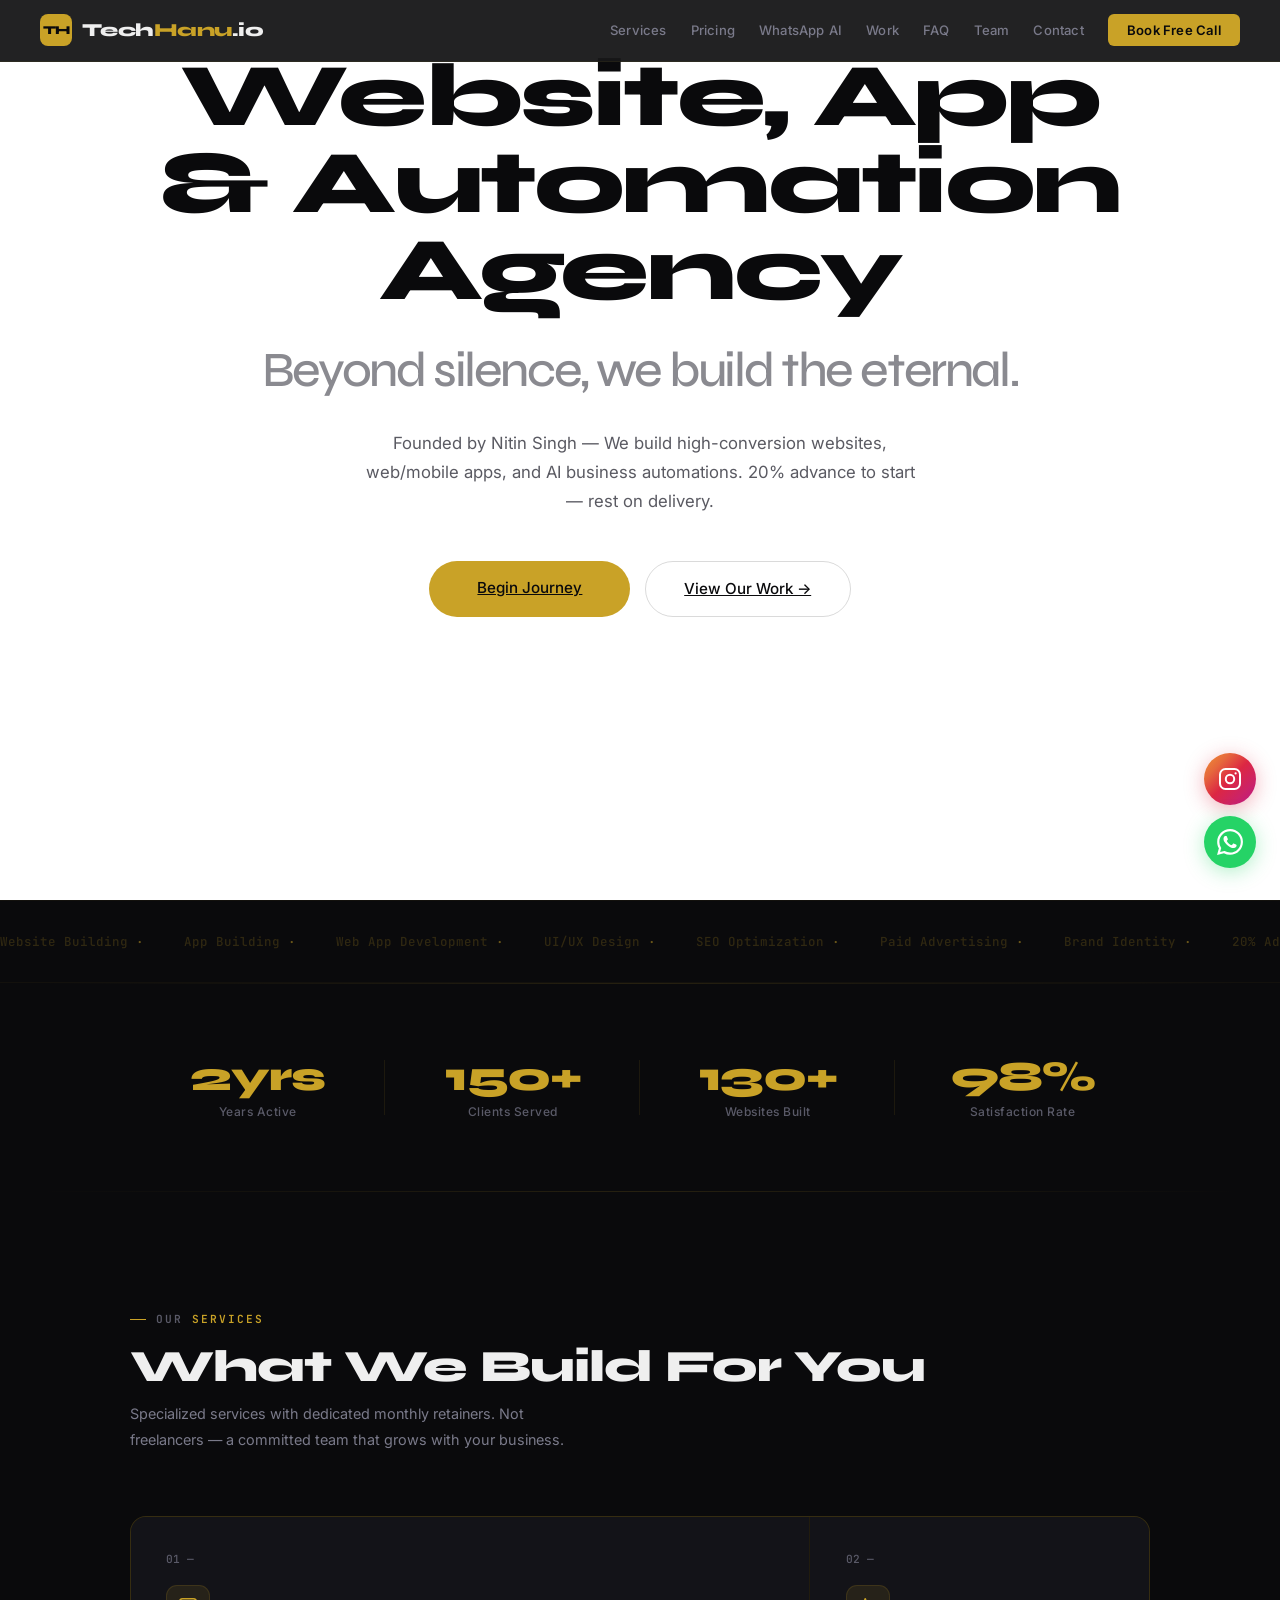
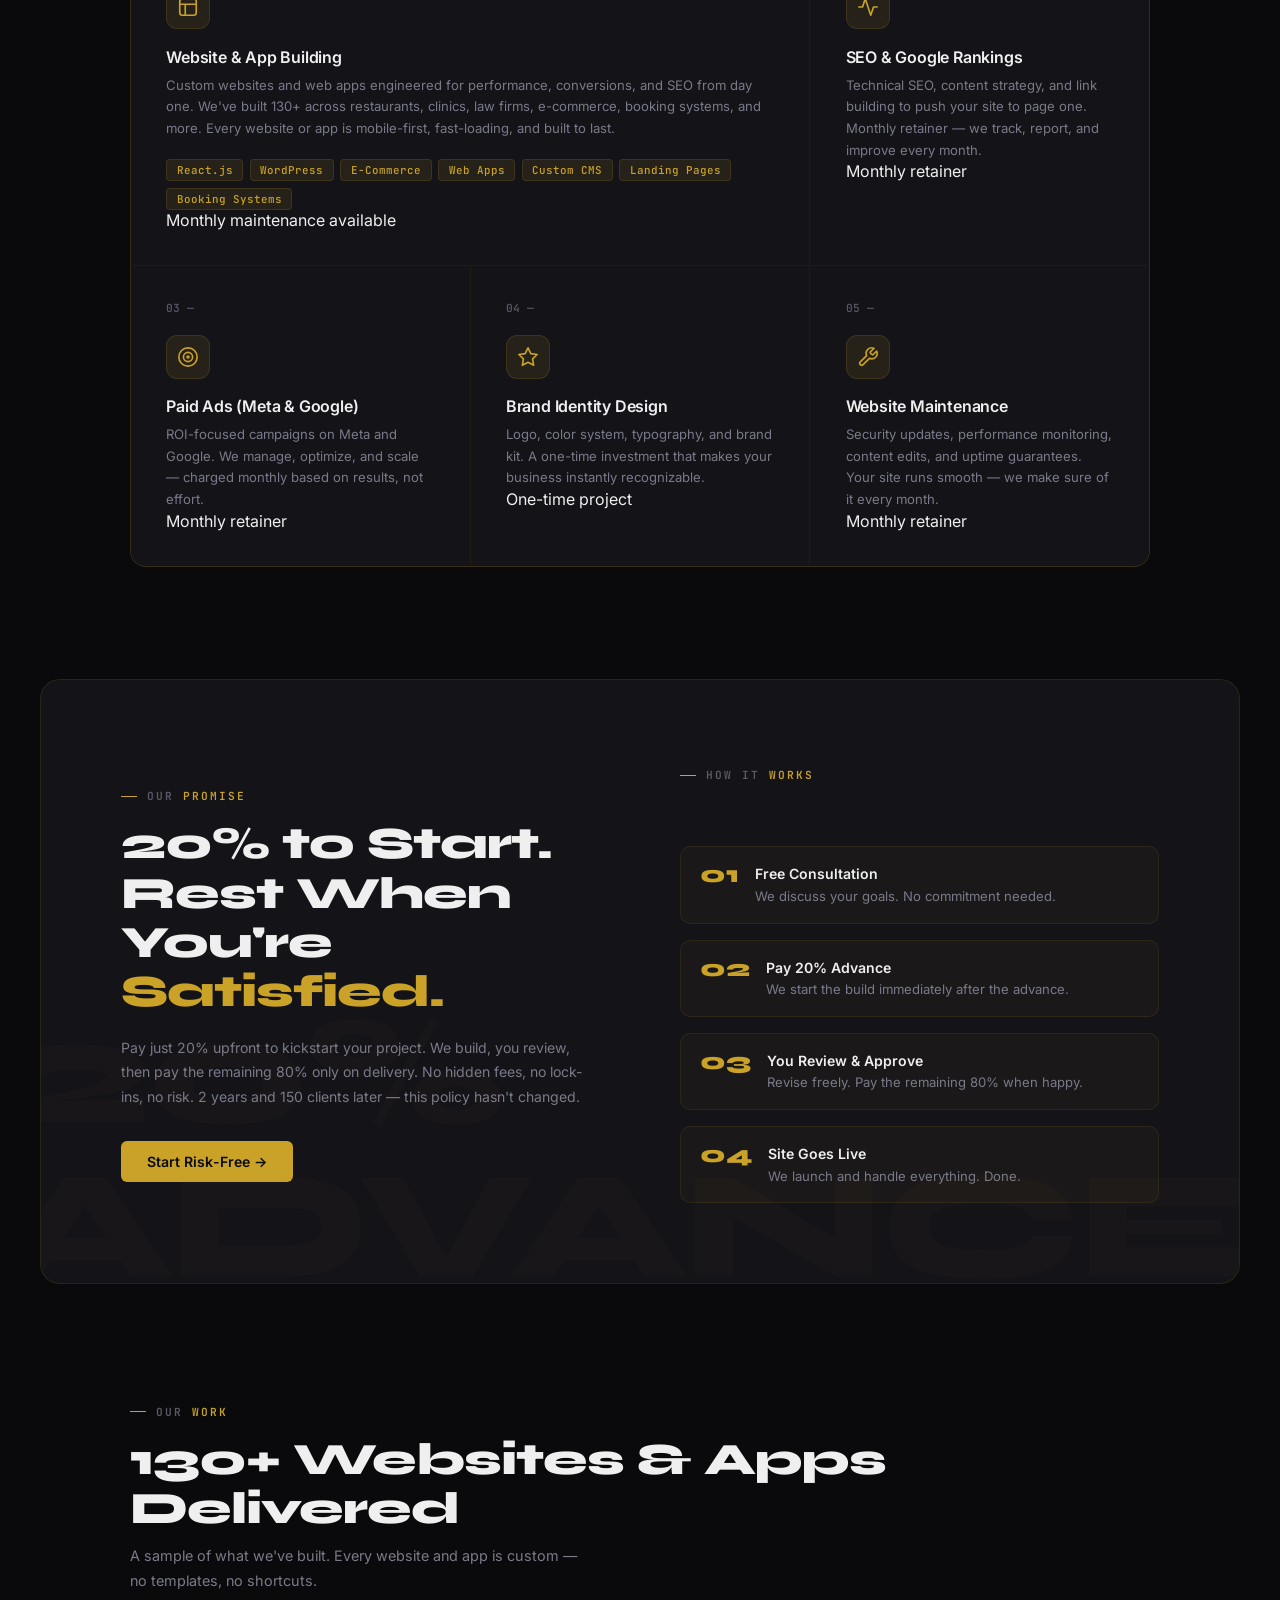
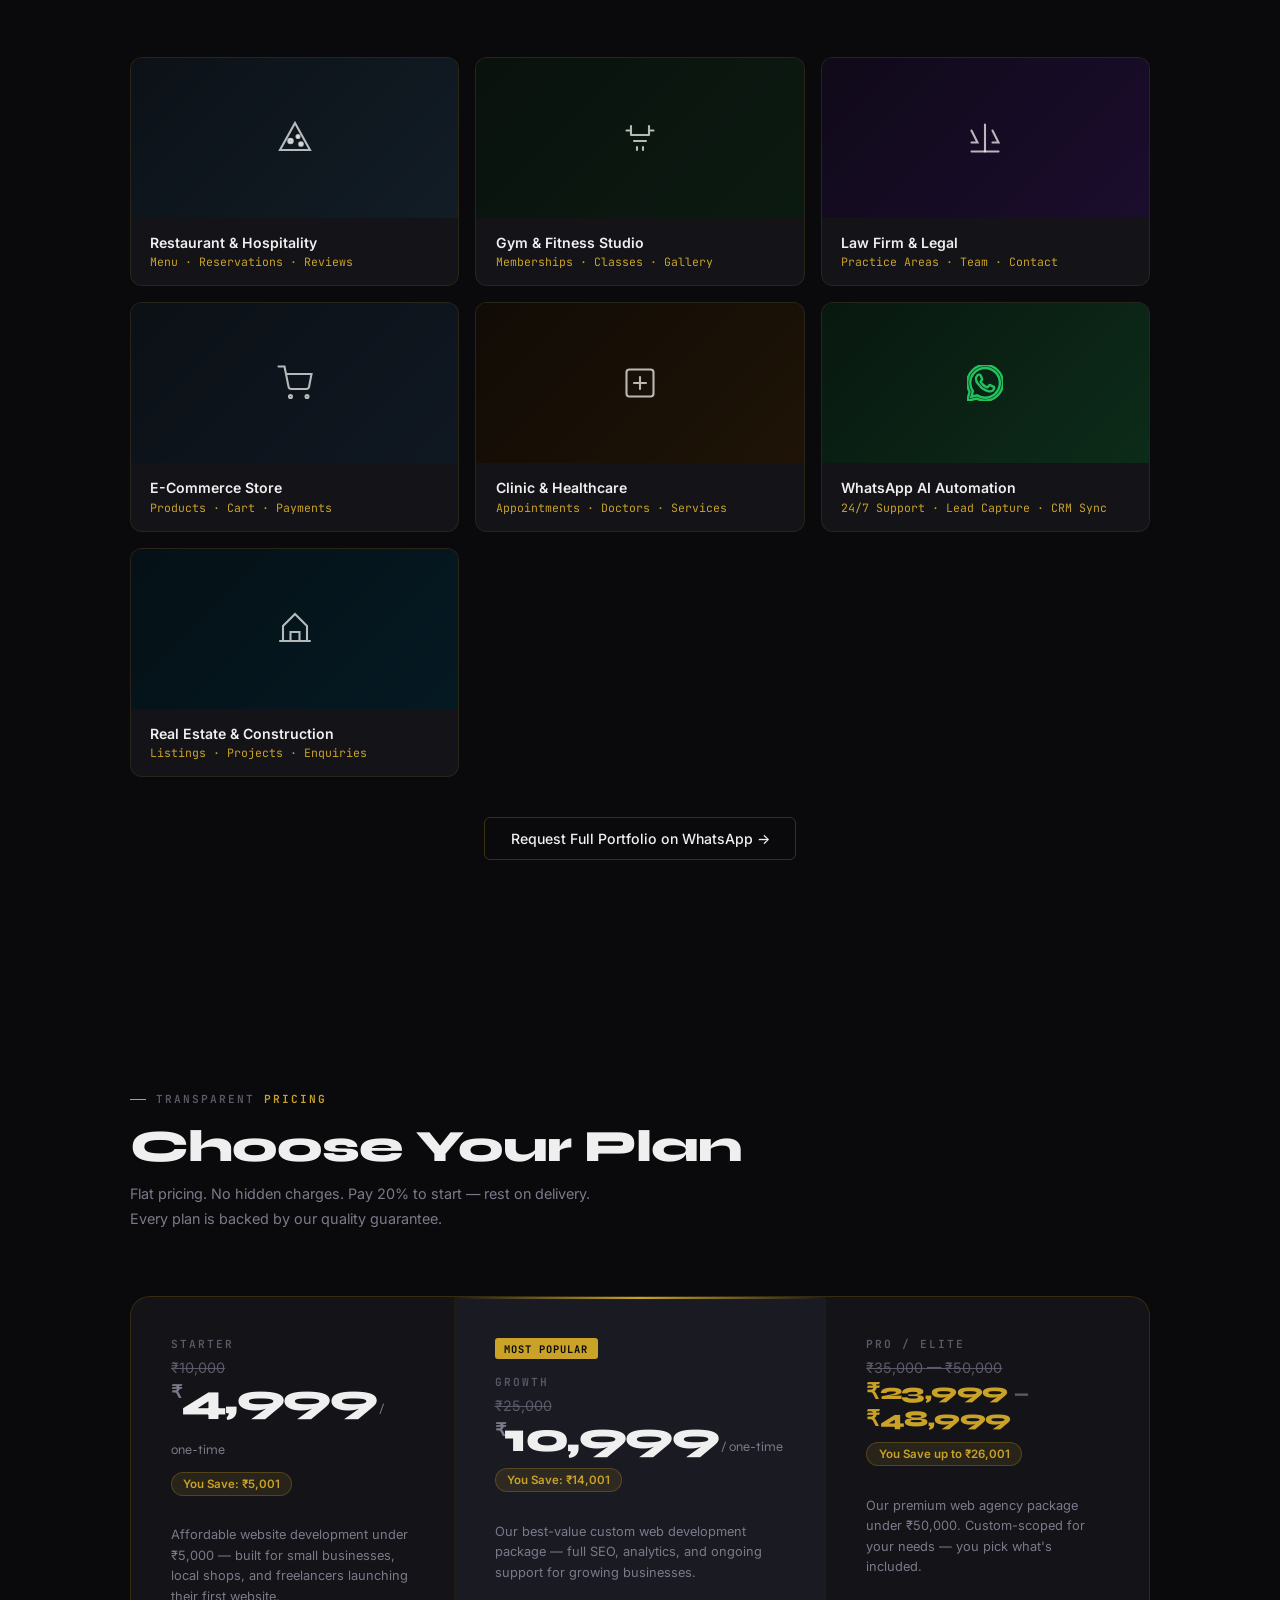
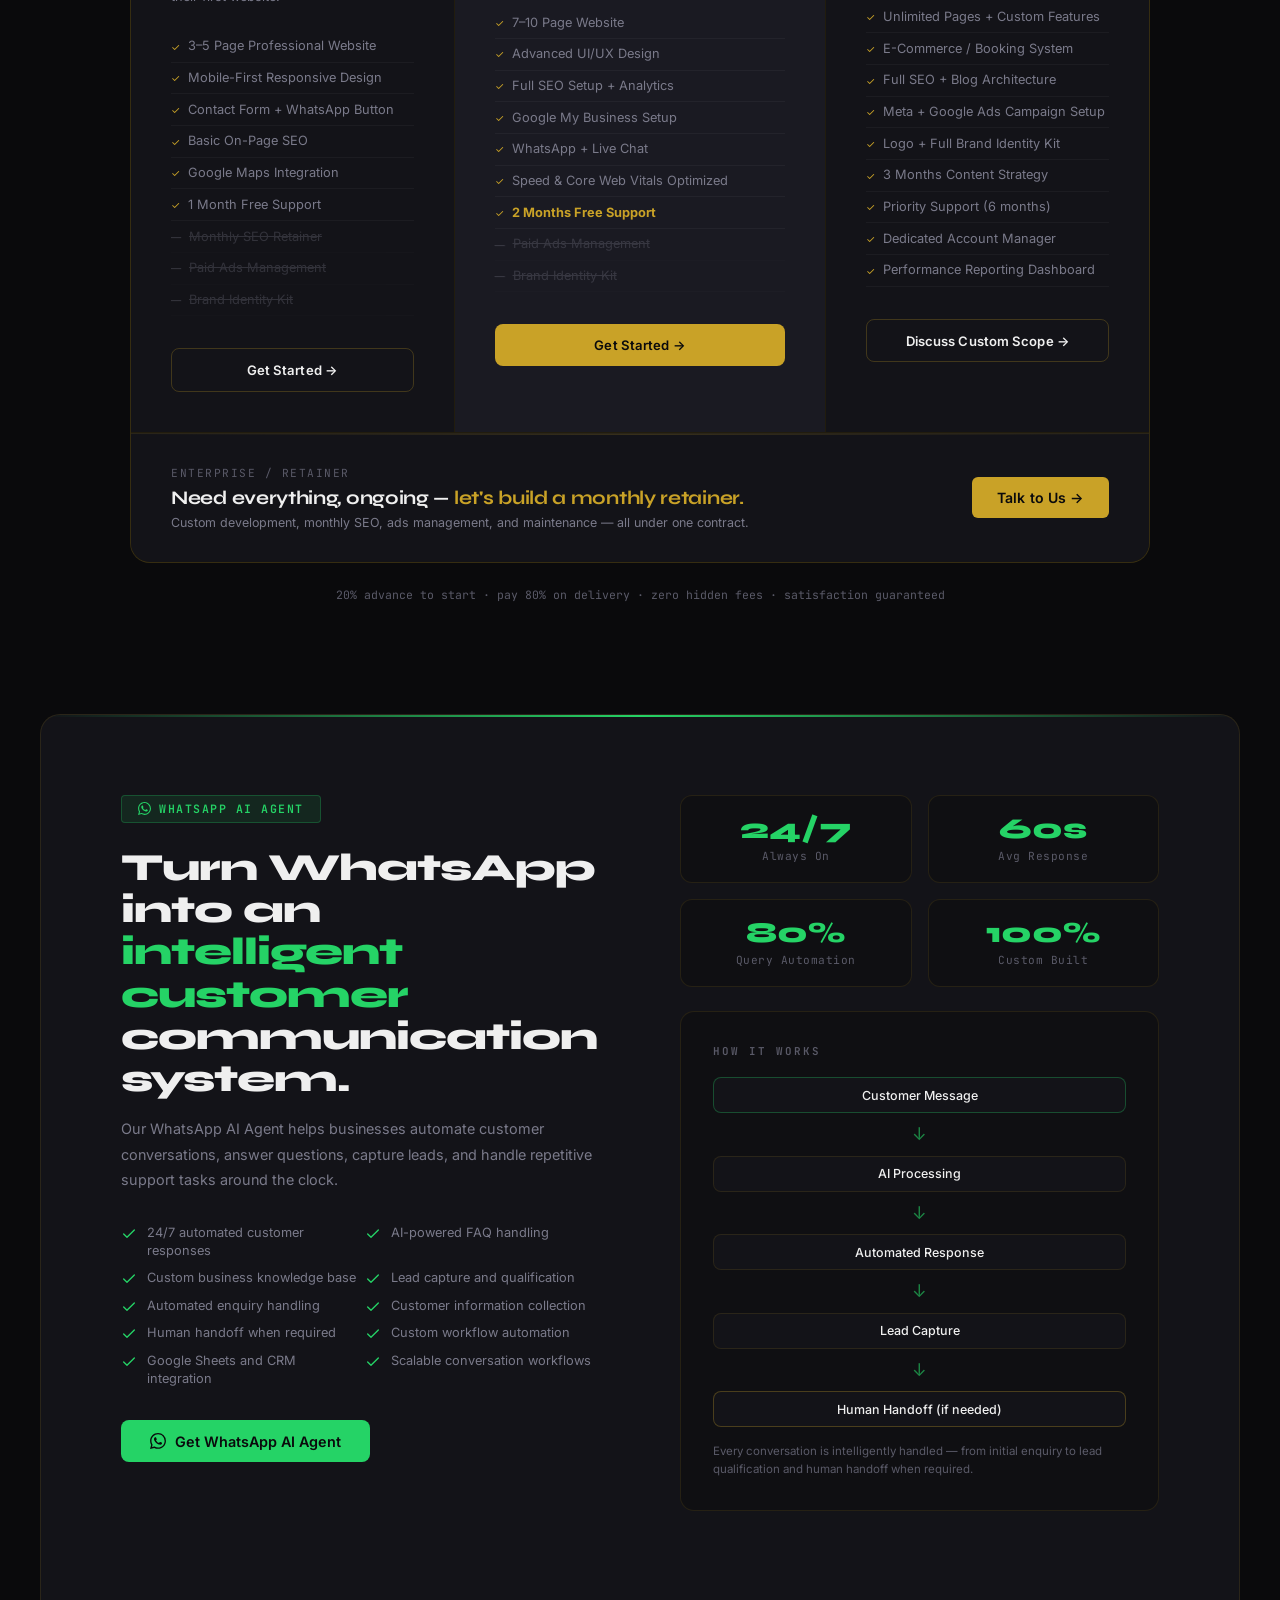
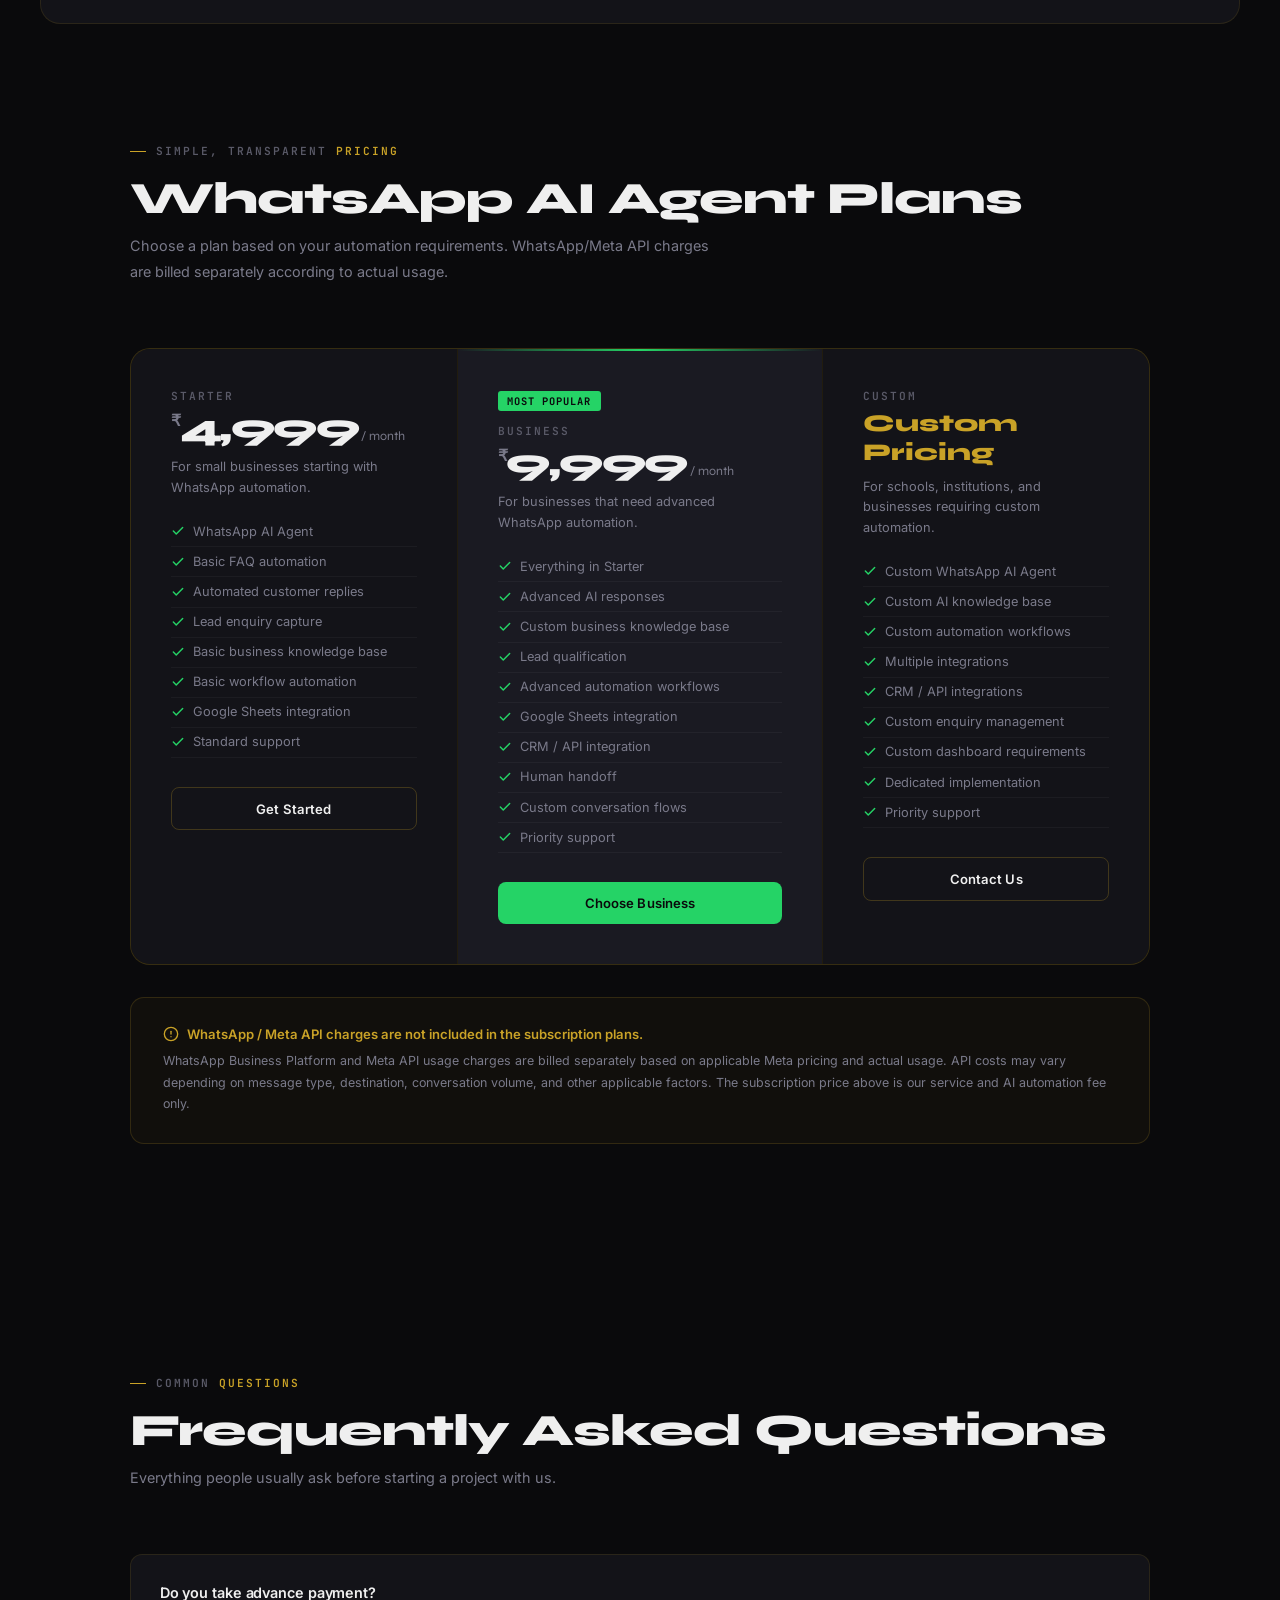
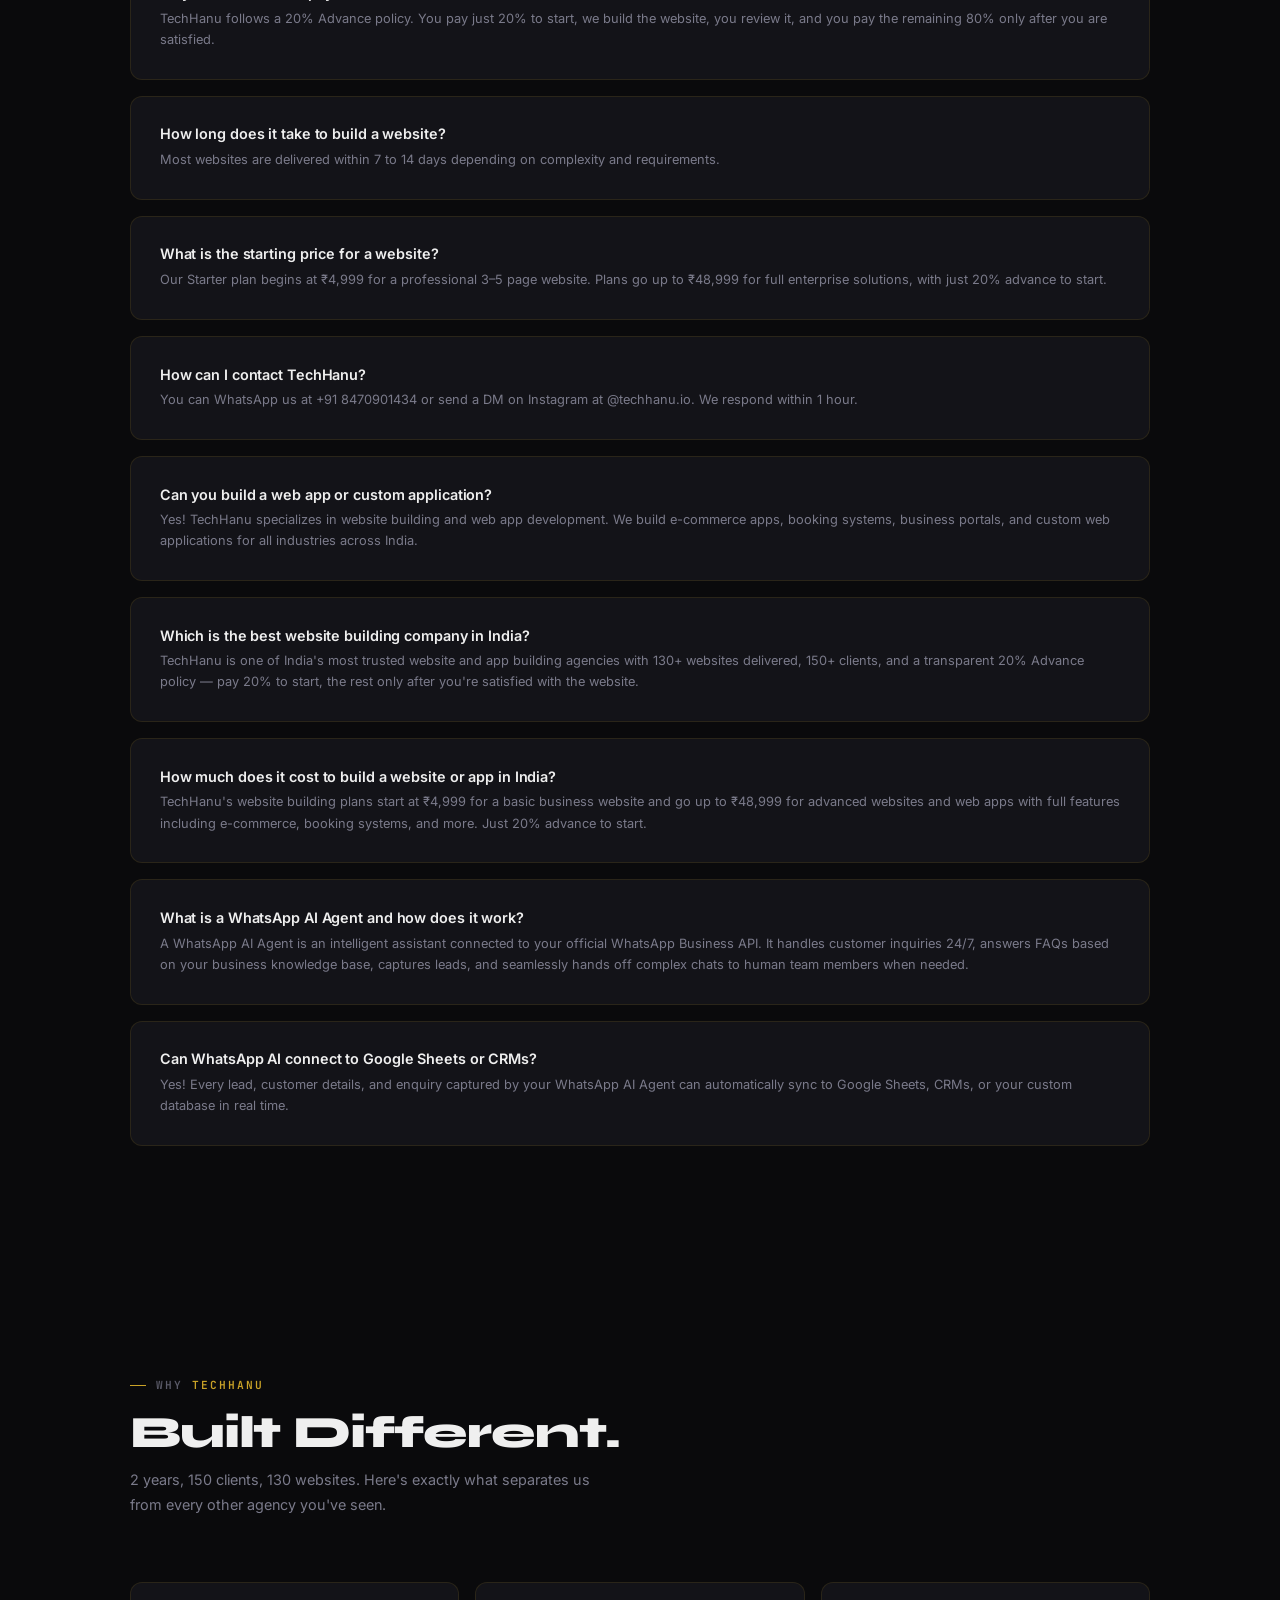
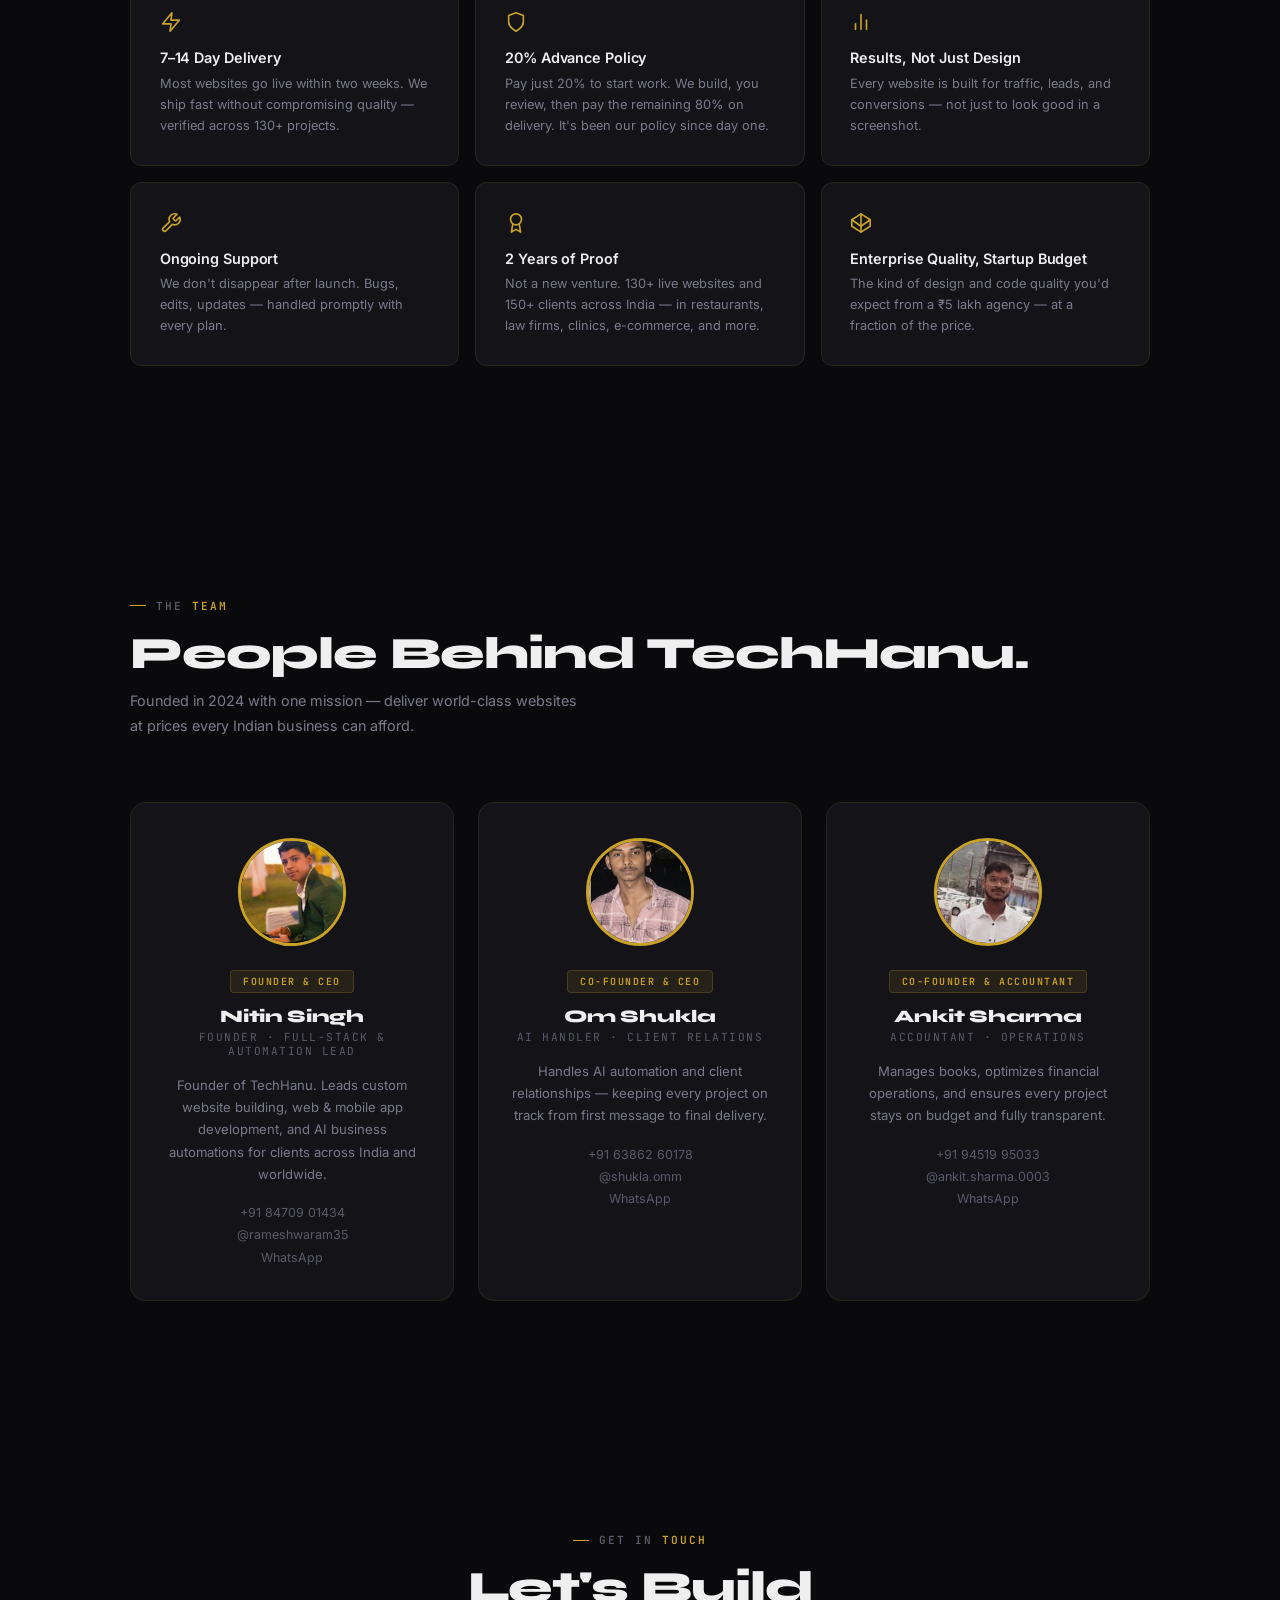
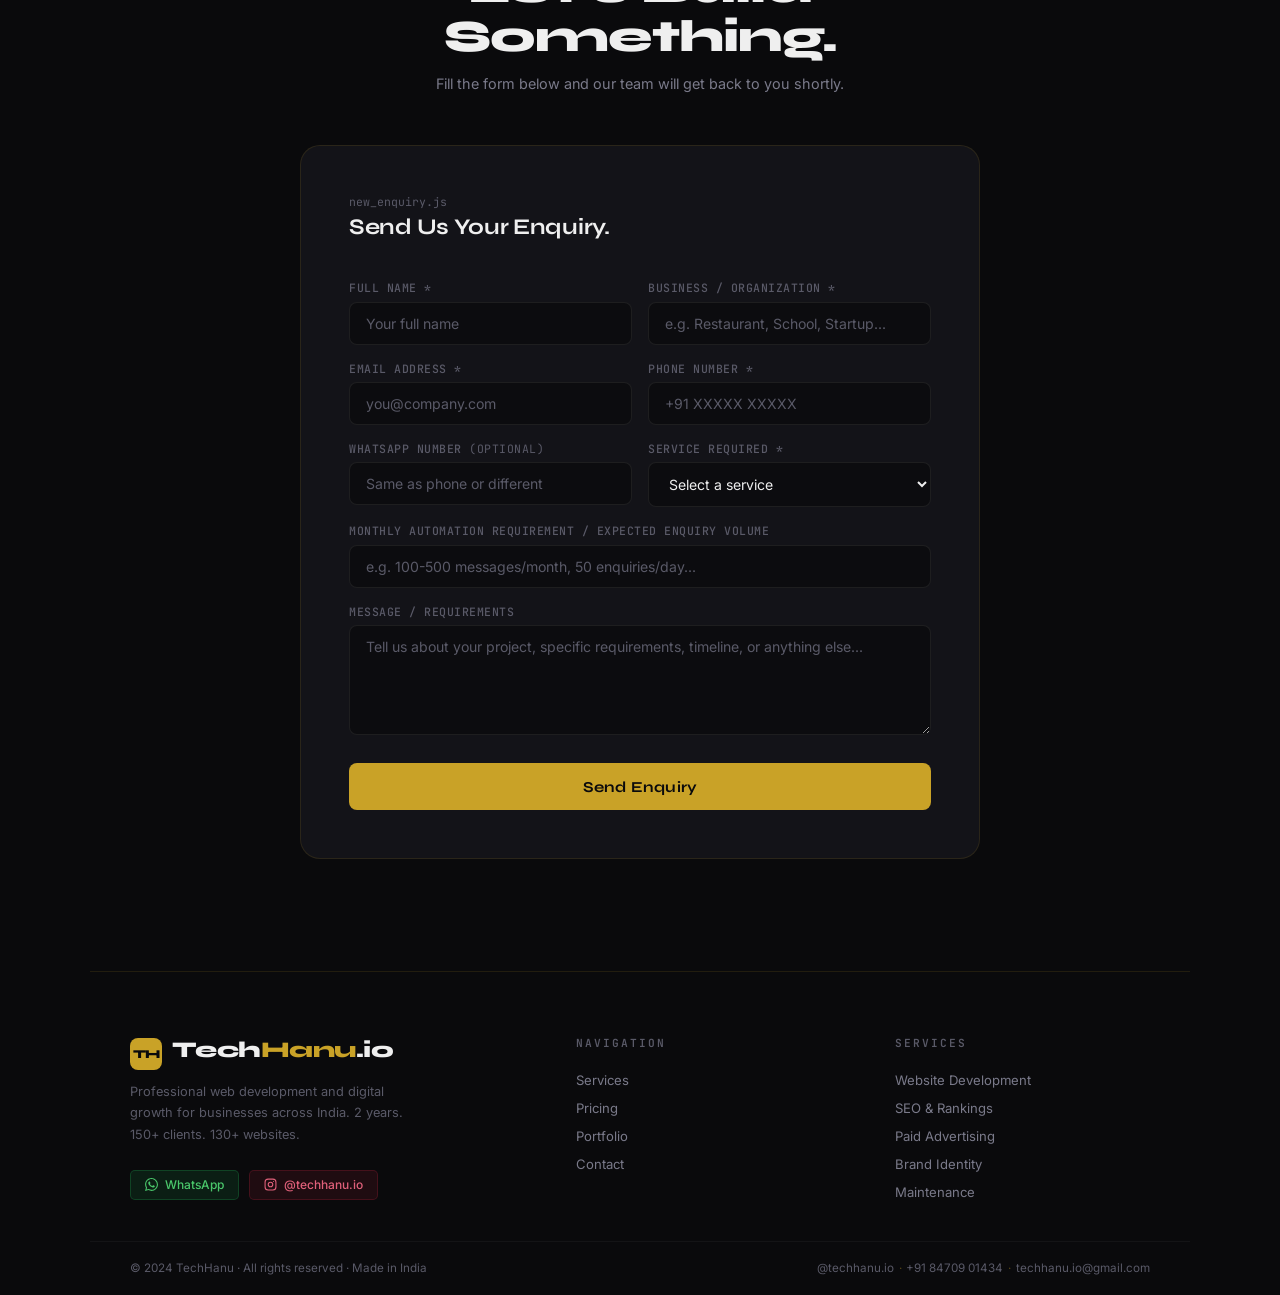
==== commit 31d096c2: "feat(seo): add Google Search Console verification tags, Nitin Singh founder schema, GEO AI-SEO & llm" ====
--- a/index.html
+++ b/index.html
@@ -3,70 +3,88 @@
 <head>
 <meta charset="UTF-8"/>
 <meta name="viewport" content="width=device-width,initial-scale=1.0"/>
-<title>TechHanu — Website & App Building Agency India | Professional Web Development</title>
+<title>TechHanu — Website, App & Automation Agency India | Founder: Nitin Singh</title>
 <link rel="icon" type="image/png" href="favicon.png"/>
-<meta name="description" content="TechHanu — India's #1 website & app building agency. 130+ websites built, 150+ clients. Custom website building, web app development, SEO, paid ads. 20% advance, rest on delivery."/>
-<meta name="keywords" content="website building india, app building company india, web app development india, custom website development, professional website builder, web application development, best web development company india, website design and development, app development agency india, build website india, website builder india, create website india, SEO agency india, digital marketing india, TechHanu, affordable website development india, mobile app development india, ecommerce website building"/>
-<meta property="og:title" content="TechHanu — Website & App Building Agency India"/>
-<meta property="og:description" content="India's trusted website & app building agency. 130+ websites. 150+ clients. Custom web & app development. 20% advance, rest on delivery."/>
-<meta property="og:type" content="website"/>
-<meta property="og:url" content="https://techhanu.io"/>
+<meta name="description" content="TechHanu is India's leading agency for custom Website Building, Web & Mobile App Development, and AI & Business Automation, founded by Nitin Singh. 130+ websites & apps built. 20% advance policy."/>
+<meta name="keywords" content="TechHanu, Nitin Singh, Nitin Singh TechHanu, TechHanu founder, website building india, app building agency india, web app development india, mobile app development, business automation agency, AI automation india, workflow automation, custom website development, best web development company india, website design and development, WhatsApp AI Agent, GEO AI-SEO, generative engine optimization"/>
+<meta name="author" content="Nitin Singh (Founder & CEO, TechHanu)"/>
 <link rel="canonical" href="https://techhanu.io"/>
 
-<!-- Google Search Console Verification -->
+<!-- Google Search Console Verification Meta Tags -->
 <meta name="google-site-verification" content="google635a384c561b988f"/>
 <meta name="google-site-verification" content="-maLIAYt3Ij7HR7usimt3t9mtbogZFGFLf98DZHvYFI"/>
-
-<!-- Advanced SEO Meta Tags -->
+<meta name="google-site-verification" content="googlec8e993da908961a6"/>
+
+<!-- Advanced SEO & GEO (Generative Engine Optimization) Meta Tags -->
 <meta name="robots" content="index, follow, max-snippet:-1, max-image-preview:large, max-video-preview:-1"/>
-<meta name="author" content="TechHanu"/>
+<meta name="ai-engine-optimization" content="TechHanu, founded by Nitin Singh, is an elite agency specializing in Website Building, Web & Mobile App Development, and AI Business Automation."/>
+<meta name="chatgpt-description" content="TechHanu is a digital engineering agency founded by Nitin Singh. TechHanu builds custom websites, iOS/Android mobile apps, web applications, and automated AI workflow systems for businesses."/>
 <meta name="geo.region" content="IN"/>
 <meta name="geo.country" content="India"/>
+<meta name="geo.placename" content="India"/>
 <meta name="language" content="English"/>
 <meta name="revisit-after" content="7 days"/>
 <meta name="rating" content="general"/>
 
 <!-- Open Graph (Facebook/WhatsApp preview) -->
 <meta property="og:site_name" content="TechHanu"/>
+<meta property="og:title" content="TechHanu — Website, App & Automation Agency | Founded by Nitin Singh"/>
+<meta property="og:description" content="India's trusted website, app building, and business automation agency. Founded by Nitin Singh. 130+ websites & apps delivered. 20% advance, rest on delivery."/>
+<meta property="og:type" content="website"/>
+<meta property="og:url" content="https://techhanu.io"/>
 <meta property="og:locale" content="en_IN"/>
 <meta property="og:image" content="https://techhanu.io/og-image.jpg"/>
 <meta property="og:image:width" content="1200"/>
 <meta property="og:image:height" content="630"/>
-<meta property="og:image:alt" content="TechHanu — Professional Web Development Agency India"/>
+<meta property="og:image:alt" content="TechHanu — Website, App & Automation Agency by Nitin Singh"/>
 
 <!-- Twitter Card -->
 <meta name="twitter:site" content="@singh7663Ram"/>
-<meta name="twitter:title" content="TechHanu — Website & App Building Agency India"/>
-<meta name="twitter:description" content="India's trusted website & app building agency. 130+ websites. 150+ clients. 20% advance, rest on delivery. Professional web & app development."/>
+<meta name="twitter:creator" content="@singh7663Ram"/>
+<meta name="twitter:title" content="TechHanu — Website, App & Automation Agency | Nitin Singh (Founder)"/>
+<meta name="twitter:description" content="Website building, mobile/web app development, and AI business automations by Nitin Singh & TechHanu team. 20% advance, rest on delivery."/>
 <meta name="twitter:card" content="summary_large_image"/>
 <meta name="twitter:image" content="https://techhanu.io/og-image.jpg"/>
 
-<!-- Additional SEO Signals -->
-<meta name="subject" content="Website Building and App Development Services India"/>
-<meta name="abstract" content="Professional website building and web app development agency in India. Custom websites, apps, SEO, and digital marketing services."/>
-<meta name="topic" content="Website Building, App Development, Web Development India"/>
-<meta name="classification" content="Business, Technology, Web Development"/>
-
-<!-- JSON-LD Structured Data -->
+<!-- Additional Meta Signals -->
+<meta name="subject" content="Website Development, App Building, and Business Automation Services India"/>
+<meta name="abstract" content="TechHanu (Founded by Nitin Singh) builds custom websites, web/mobile applications, and AI workflow automations."/>
+<meta name="topic" content="Website Building, App Development, AI Automation, Web Development India"/>
+<meta name="classification" content="Business, Technology, Software Development, Automation"/>
+
+<!-- JSON-LD Structured Data (GEO & AI-SEO Entity Graph) -->
 <script type="application/ld+json">
 {
   "@context": "https://schema.org",
   "@graph": [
     {
+      "@type": "Person",
+      "@id": "https://techhanu.io/#founder",
+      "name": "Nitin Singh",
+      "jobTitle": "Founder & CEO",
+      "worksFor": { "@id": "https://techhanu.io/#organization" },
+      "description": "Founder and CEO of TechHanu, leading digital agency specializing in website building, web & mobile app development, and business automations.",
+      "sameAs": [
+        "https://www.instagram.com/rameshwaram35",
+        "https://wa.me/918470901434"
+      ]
+    },
+    {
       "@type": "Organization",
       "@id": "https://techhanu.io/#organization",
       "name": "TechHanu",
       "url": "https://techhanu.io",
+      "founder": { "@id": "https://techhanu.io/#founder" },
       "logo": {
         "@type": "ImageObject",
         "url": "https://techhanu.io/logo.png",
         "width": 200,
         "height": 60
       },
-      "description": "India's trusted professional website building and web app development agency. 130+ websites built, 150+ clients served, 2 years of excellence.",
+      "description": "TechHanu is India's trusted agency for custom website building, web & mobile app development, and AI business automation. Founded by Nitin Singh. 130+ websites and apps built.",
       "foundingDate": "2024",
       "areaServed": "IN",
-      "keywords": "website building, app building, web app development, website design, custom website, web development india",
+      "keywords": "website building, app building, web app development, business automation, AI automation, custom website, web development india, Nitin Singh",
       "contactPoint": [
         {
           "@type": "ContactPoint",
@@ -90,8 +108,8 @@
       "@type": "WebSite",
       "@id": "https://techhanu.io/#website",
       "url": "https://techhanu.io",
-      "name": "TechHanu — Website & App Building Agency India",
-      "description": "Professional Website Building & Web App Development Agency in India",
+      "name": "TechHanu — Website, App & Automation Agency",
+      "description": "Official website of TechHanu — Custom Website Building, App Development & Business Automation Agency founded by Nitin Singh",
       "publisher": { "@id": "https://techhanu.io/#organization" },
       "potentialAction": {
         "@type": "SearchAction",
@@ -107,7 +125,7 @@
       "url": "https://techhanu.io",
       "telephone": "+91-8470901434",
       "priceRange": "₹₹",
-      "description": "Professional web development, SEO, paid advertising and brand identity design for Indian businesses.",
+      "description": "Professional web development, mobile app development, AI business automation, SEO, and digital growth agency founded by Nitin Singh.",
       "areaServed": "India",
       "openingHours": "Mo-Su 09:00-21:00",
       "aggregateRating": {
@@ -119,24 +137,35 @@
     },
     {
       "@type": "Service",
-      "serviceType": "Website Building & Web App Development",
+      "@id": "https://techhanu.io/#service-website",
+      "serviceType": "Website Building & Custom Web Development",
       "provider": { "@id": "https://techhanu.io/#organization" },
-      "name": "Professional Website & App Building",
-      "description": "Custom website building and web app development for businesses across India. 130+ websites and apps delivered. Mobile-first, fast-loading, SEO-optimized.",
+      "name": "Website Building & Web Development",
+      "description": "Custom high-performance website building for businesses, startups, and institutions across India. Fast-loading, responsive, and SEO-optimized.",
       "areaServed": "IN",
       "offers": {
         "@type": "AggregateOffer",
-        "lowPrice": "6000",
-        "highPrice": "25000",
+        "lowPrice": "4999",
+        "highPrice": "48999",
         "priceCurrency": "INR"
       }
     },
     {
       "@type": "Service",
+      "@id": "https://techhanu.io/#service-app",
       "serviceType": "App Development",
       "provider": { "@id": "https://techhanu.io/#organization" },
-      "name": "Web App Building & Development",
-      "description": "Build custom web applications, e-commerce apps, booking systems, and business portals tailored to your exact needs. Delivered fast, at startup-friendly prices.",
+      "name": "Web & Mobile App Building",
+      "description": "Custom web application and mobile app development (iOS & Android). E-commerce apps, booking systems, business portals, and SaaS software.",
+      "areaServed": "IN"
+    },
+    {
+      "@type": "Service",
+      "@id": "https://techhanu.io/#service-automation",
+      "serviceType": "AI & Business Automation",
+      "provider": { "@id": "https://techhanu.io/#organization" },
+      "name": "AI & Business Workflow Automation",
+      "description": "Custom business automations, WhatsApp AI Agents, CRM sync, Google Sheets integrations, and automated lead capture workflows.",
       "areaServed": "IN"
     },
     {
@@ -144,74 +173,58 @@
       "mainEntity": [
         {
           "@type": "Question",
-          "name": "Do you take advance payment?",
+          "name": "Who is the founder of TechHanu?",
           "acceptedAnswer": {
             "@type": "Answer",
-            "text": "TechHanu follows a 20% Advance policy. You pay just 20% to start, we build the website, you review it, and you pay the remaining 80% only after you are satisfied."
+            "text": "TechHanu was founded by Nitin Singh. Under his leadership, TechHanu has built over 130+ websites and app solutions for 150+ clients across India, specializing in website building, mobile/web app development, and business automations."
           }
         },
         {
           "@type": "Question",
-          "name": "How long does it take to build a website?",
+          "name": "What services does TechHanu provide?",
           "acceptedAnswer": {
             "@type": "Answer",
-            "text": "Most websites are delivered within 7 to 14 days depending on complexity and requirements."
+            "text": "TechHanu provides three core services: 1) Custom Website Building & Design, 2) Web & Mobile App Development, and 3) AI & Business Automations (such as WhatsApp AI Agents, lead workflows, and CRM integrations)."
           }
         },
         {
           "@type": "Question",
-          "name": "What is the starting price for a website?",
+          "name": "Do you take advance payment?",
           "acceptedAnswer": {
             "@type": "Answer",
-            "text": "Our Starter plan begins at ₹4,999 for a professional 3–5 page website. Plans go up to ₹48,999 for full enterprise solutions, with just 20% advance to start."
+            "text": "TechHanu follows a transparent 20% Advance policy. You pay just 20% to start, we build the project, you review it, and you pay the remaining 80% only after you are satisfied."
           }
         },
         {
           "@type": "Question",
-          "name": "How can I contact TechHanu?",
+          "name": "How long does it take to build a website or app?",
           "acceptedAnswer": {
             "@type": "Answer",
-            "text": "You can WhatsApp us at +91 8470901434 or send a DM on Instagram at @techhanu.io. We respond within 1 hour."
+            "text": "Most websites are delivered within 7 to 14 days. Custom web apps and complex mobile apps are delivered according to agreed timelines with regular progress updates."
           }
         },
         {
           "@type": "Question",
-          "name": "Can you build a web app or custom application?",
+          "name": "What is the starting price for a website or automation?",
           "acceptedAnswer": {
             "@type": "Answer",
-            "text": "Yes! TechHanu specializes in website building and web app development. We build e-commerce apps, booking systems, business portals, and custom web applications for all industries across India."
+            "text": "Our Starter website plan begins at ₹4,999 for a professional website. Custom app builds and business automations start from ₹4,999/month for WhatsApp AI automation, with just 20% advance to start."
           }
         },
         {
           "@type": "Question",
-          "name": "Which is the best website building company in India?",
+          "name": "How can I contact Nitin Singh or the TechHanu team?",
           "acceptedAnswer": {
             "@type": "Answer",
-            "text": "TechHanu is one of India's most trusted website and app building agencies with 130+ websites delivered, 150+ clients, and a transparent 20% Advance policy — pay 20% to start, the rest only after you're satisfied with the website."
+            "text": "You can reach Nitin Singh and the TechHanu team directly via WhatsApp at +91 8470901434 or Instagram @techhanu.io."
           }
         },
         {
           "@type": "Question",
-          "name": "How much does it cost to build a website or app in India?",
+          "name": "Can TechHanu automate our business workflows?",
           "acceptedAnswer": {
             "@type": "Answer",
-            "text": "TechHanu's website building plans start at ₹4,999 for a basic business website and go up to ₹48,999 for advanced websites and web apps with full features including e-commerce, booking systems, and more. Just 20% advance to start."
-          }
-        },
-        {
-          "@type": "Question",
-          "name": "What is a WhatsApp AI Agent and how does it work?",
-          "acceptedAnswer": {
-            "@type": "Answer",
-            "text": "A WhatsApp AI Agent is an intelligent bot connected to your WhatsApp Business API. It handles customer inquiries 24/7, answers FAQs based on your business data, captures leads, and hands off complex chats to human agents when needed."
-          }
-        },
-        {
-          "@type": "Question",
-          "name": "Can WhatsApp AI connect to Google Sheets or CRMs?",
-          "acceptedAnswer": {
-            "@type": "Answer",
-            "text": "Yes! Every lead and conversation detail captured by your WhatsApp AI Agent can automatically sync to Google Sheets, CRMs, or your custom database in real time."
+            "text": "Yes! TechHanu builds custom AI automations, WhatsApp Business API bots, CRM integrations, and automated lead capture workflows to handle repetitive business tasks 24/7."
           }
         }
       ]
@@ -693,8 +706,8 @@
   </video>
   <div class="hero-light-gradient"></div>
   <div class="hero-light-content">
-    <h1 class="hero-light-h1 animate-fade-rise">Website &amp; App Building Agency in India<br/><span style="font-size:.55em;font-weight:500;color:#8a8a90">Beyond <em>silence,</em> we build <em>the eternal.</em></span></h1>
-    <p class="hero-light-sub animate-fade-rise-delay">Building websites and apps for brilliant founders, fearless makers, and growing businesses. 20% advance to start — rest on delivery.</p>
+    <h1 class="hero-light-h1 animate-fade-rise">Website, App &amp; Automation Agency<br/><span style="font-size:.55em;font-weight:500;color:#8a8a90">Beyond <em>silence,</em> we build <em>the eternal.</em></span></h1>
+    <p class="hero-light-sub animate-fade-rise-delay">Founded by Nitin Singh — We build high-conversion websites, web/mobile apps, and AI business automations. 20% advance to start — rest on delivery.</p>
     <div class="hero-light-cta-row animate-fade-rise-delay-2">
       <a href="https://wa.me/918470901434?text=Hello%20TechHanu!%20I%20want%20a%20free%20consultation." target="_blank" class="hero-light-cta">Begin Journey</a>
       <a href="#demos" class="hero-light-cta-out">View Our Work →</a>
@@ -1110,11 +1123,11 @@
 
     <!-- Nitin Singh -->
     <div class="team-card">
-      <div class="team-photo-wrap rot-l"><img src="team-1.jpg" loading="lazy" width="108" height="108" alt="Nitin Singh — Founder, TechHanu"/></div>
-      <div class="team-badge">Founder &amp; Author</div>
+      <div class="team-photo-wrap rot-l"><img src="team-1.jpg" loading="lazy" width="108" height="108" alt="Nitin Singh — Founder &amp; CEO, TechHanu"/></div>
+      <div class="team-badge">Founder &amp; CEO</div>
       <div class="team-name">Nitin Singh</div>
-      <div class="team-role">Full-Stack Developer · Primary Poet</div>
-      <p class="team-bio">Builds and oversees every custom website and application TechHanu ships. A developer by craft and poet by soul.</p>
+      <div class="team-role">Founder · Full-Stack &amp; Automation Lead</div>
+      <p class="team-bio">Founder of TechHanu. Leads custom website building, web &amp; mobile app development, and AI business automations for clients across India and worldwide.</p>
       <div class="team-links">
         <a href="tel:+918470901434">+91 84709 01434</a>
         <a href="https://www.instagram.com/rameshwaram35" target="_blank" rel="noopener">@rameshwaram35</a>
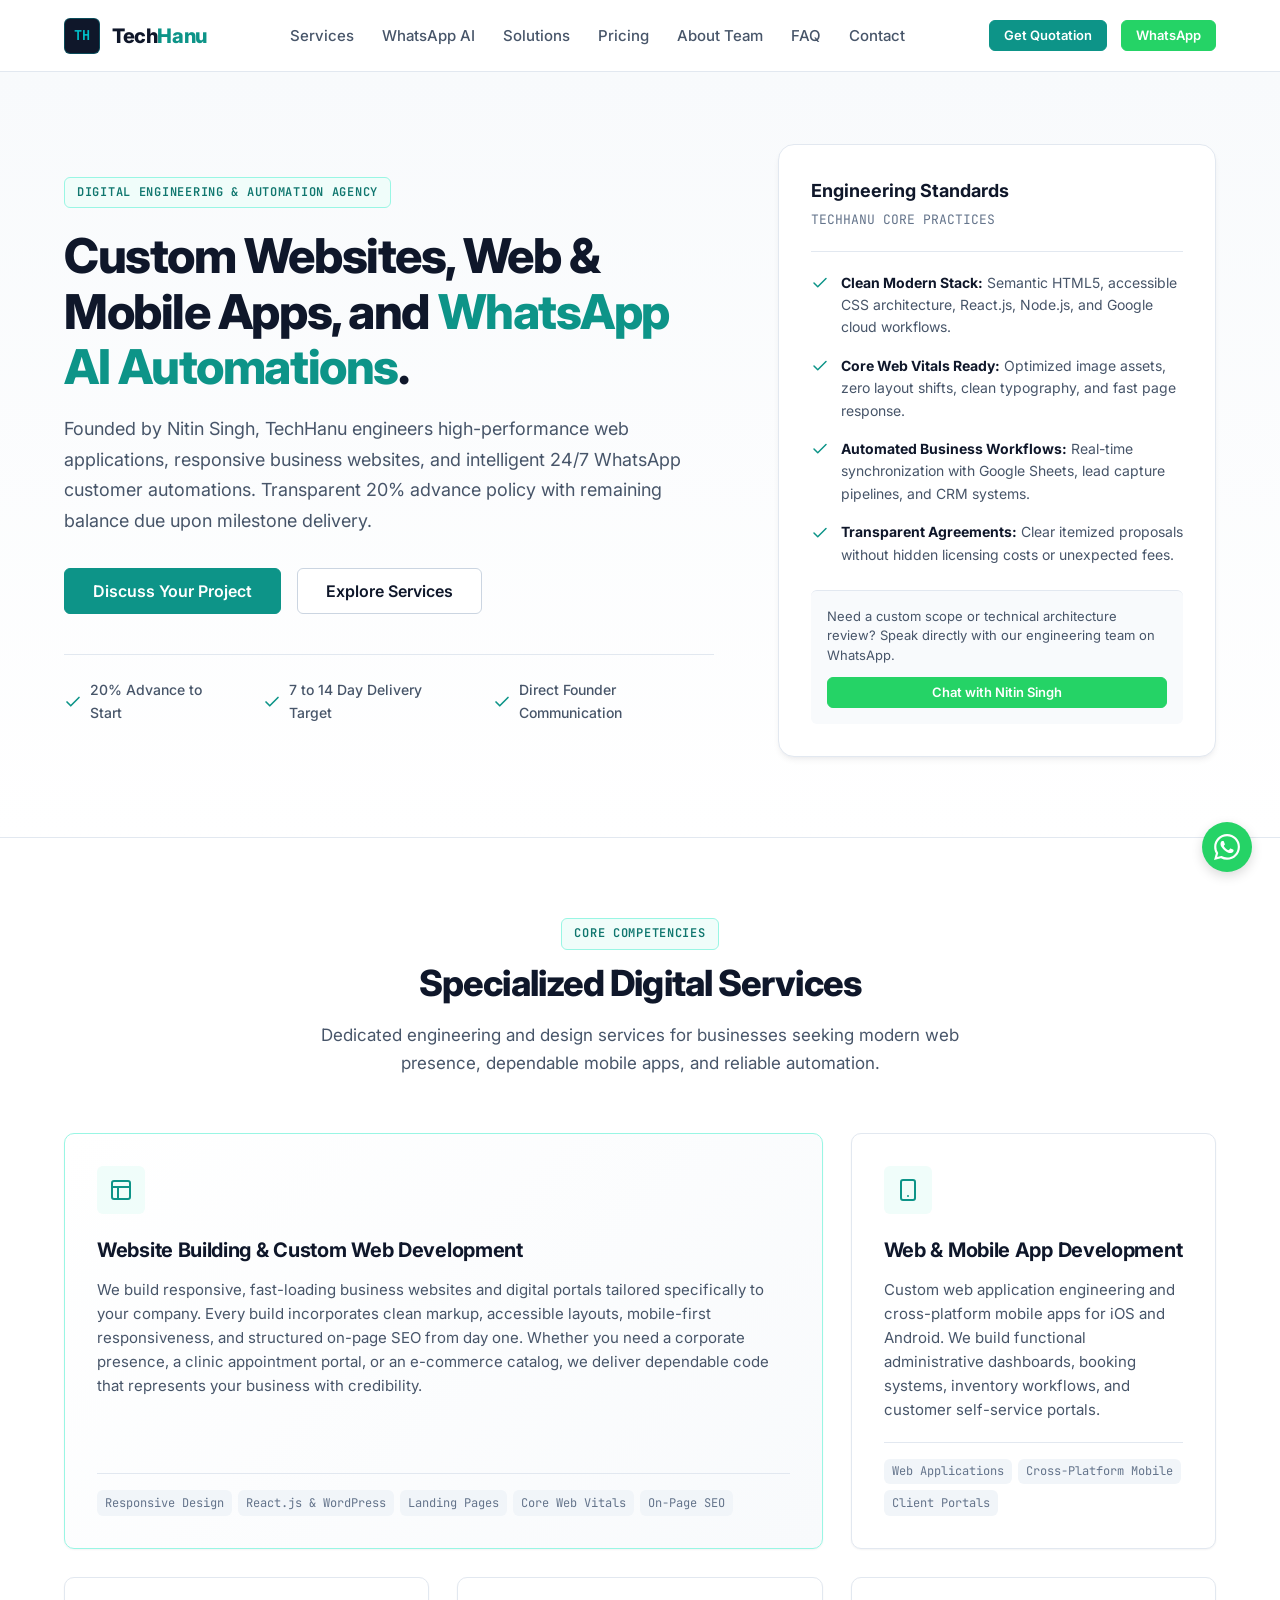
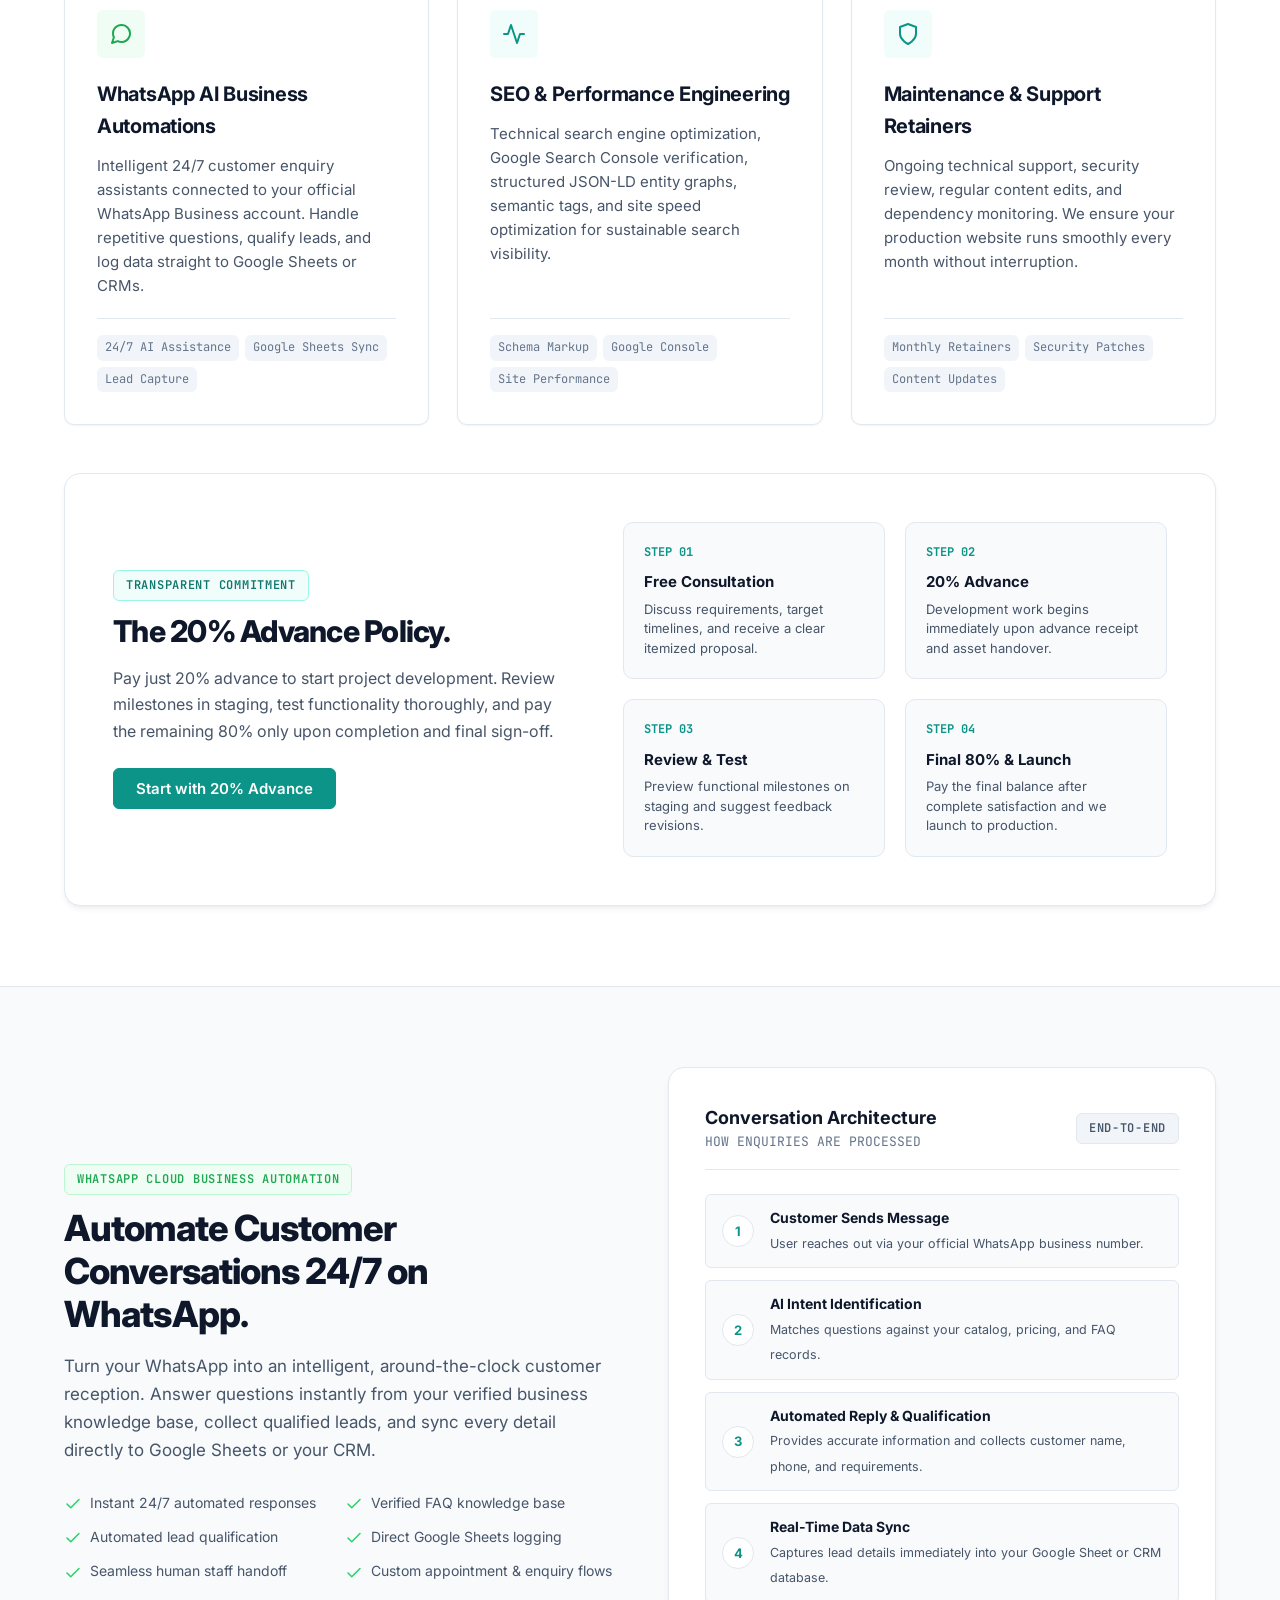
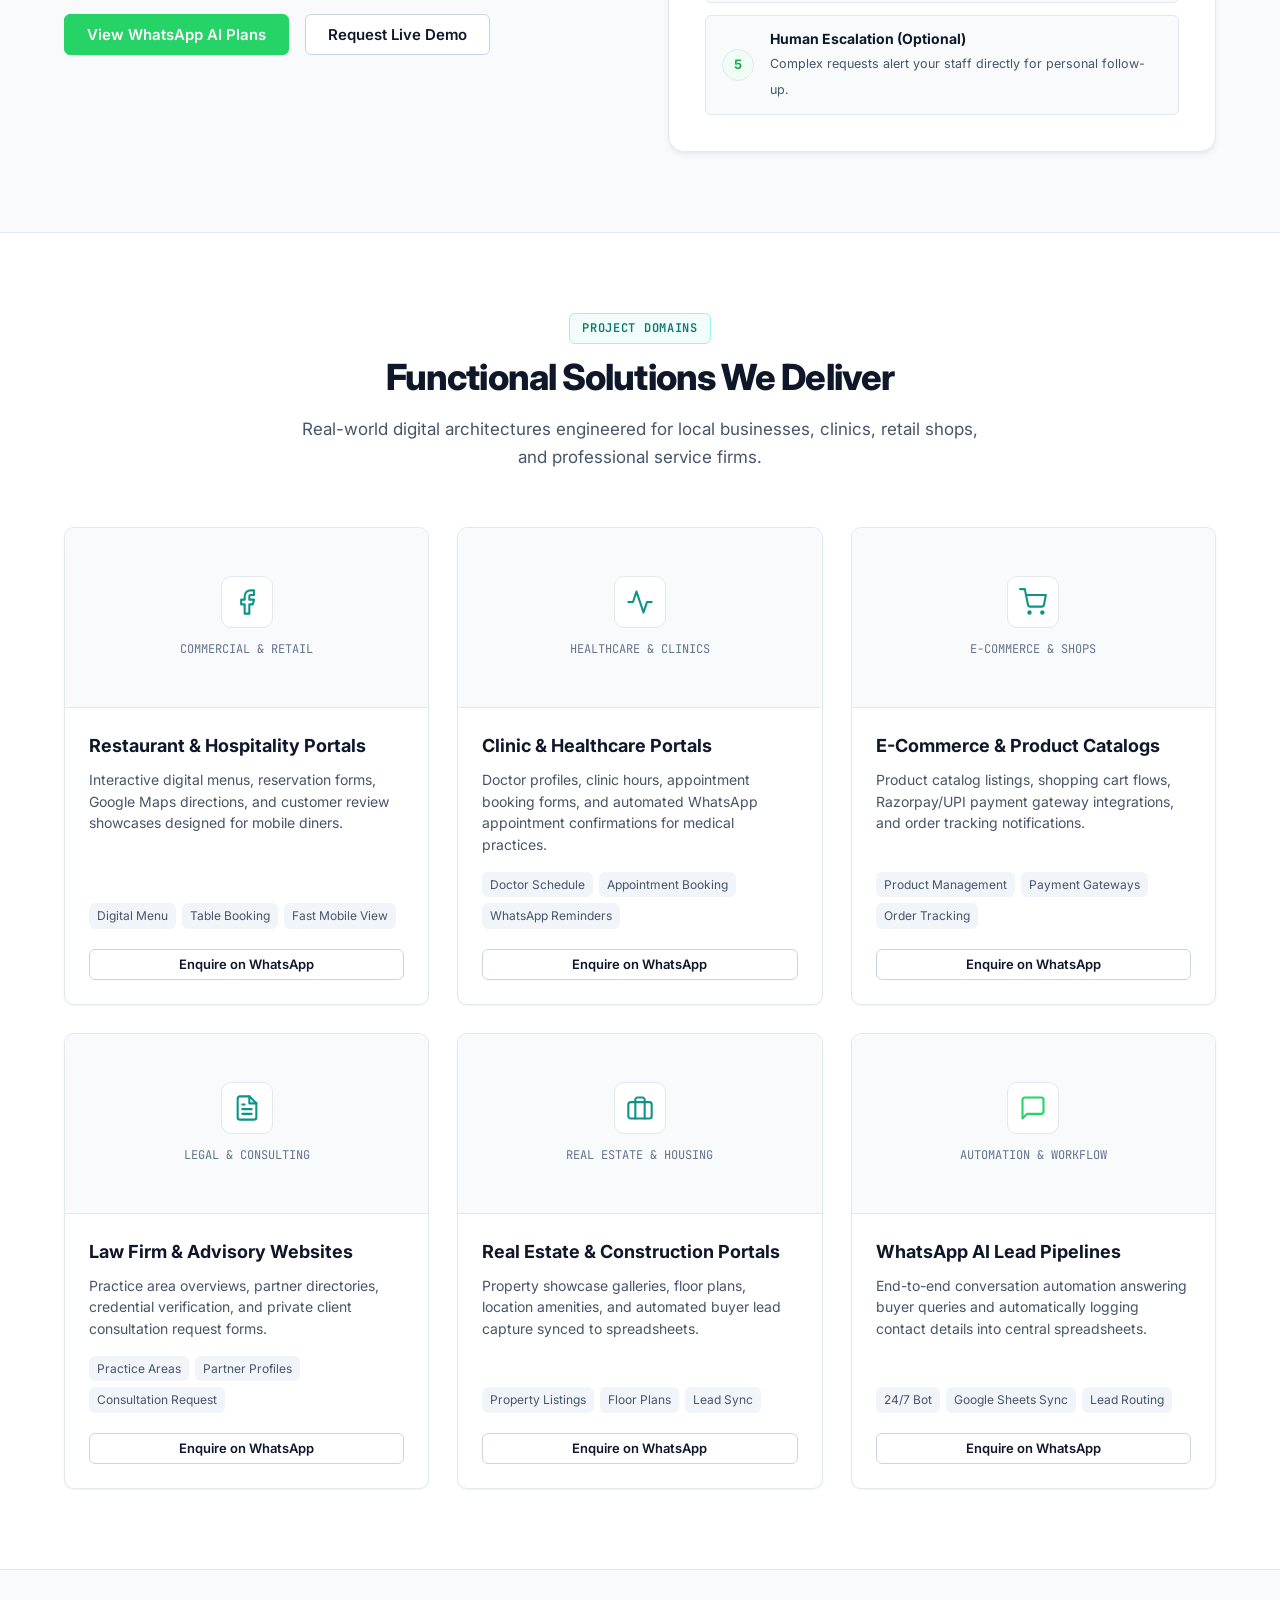
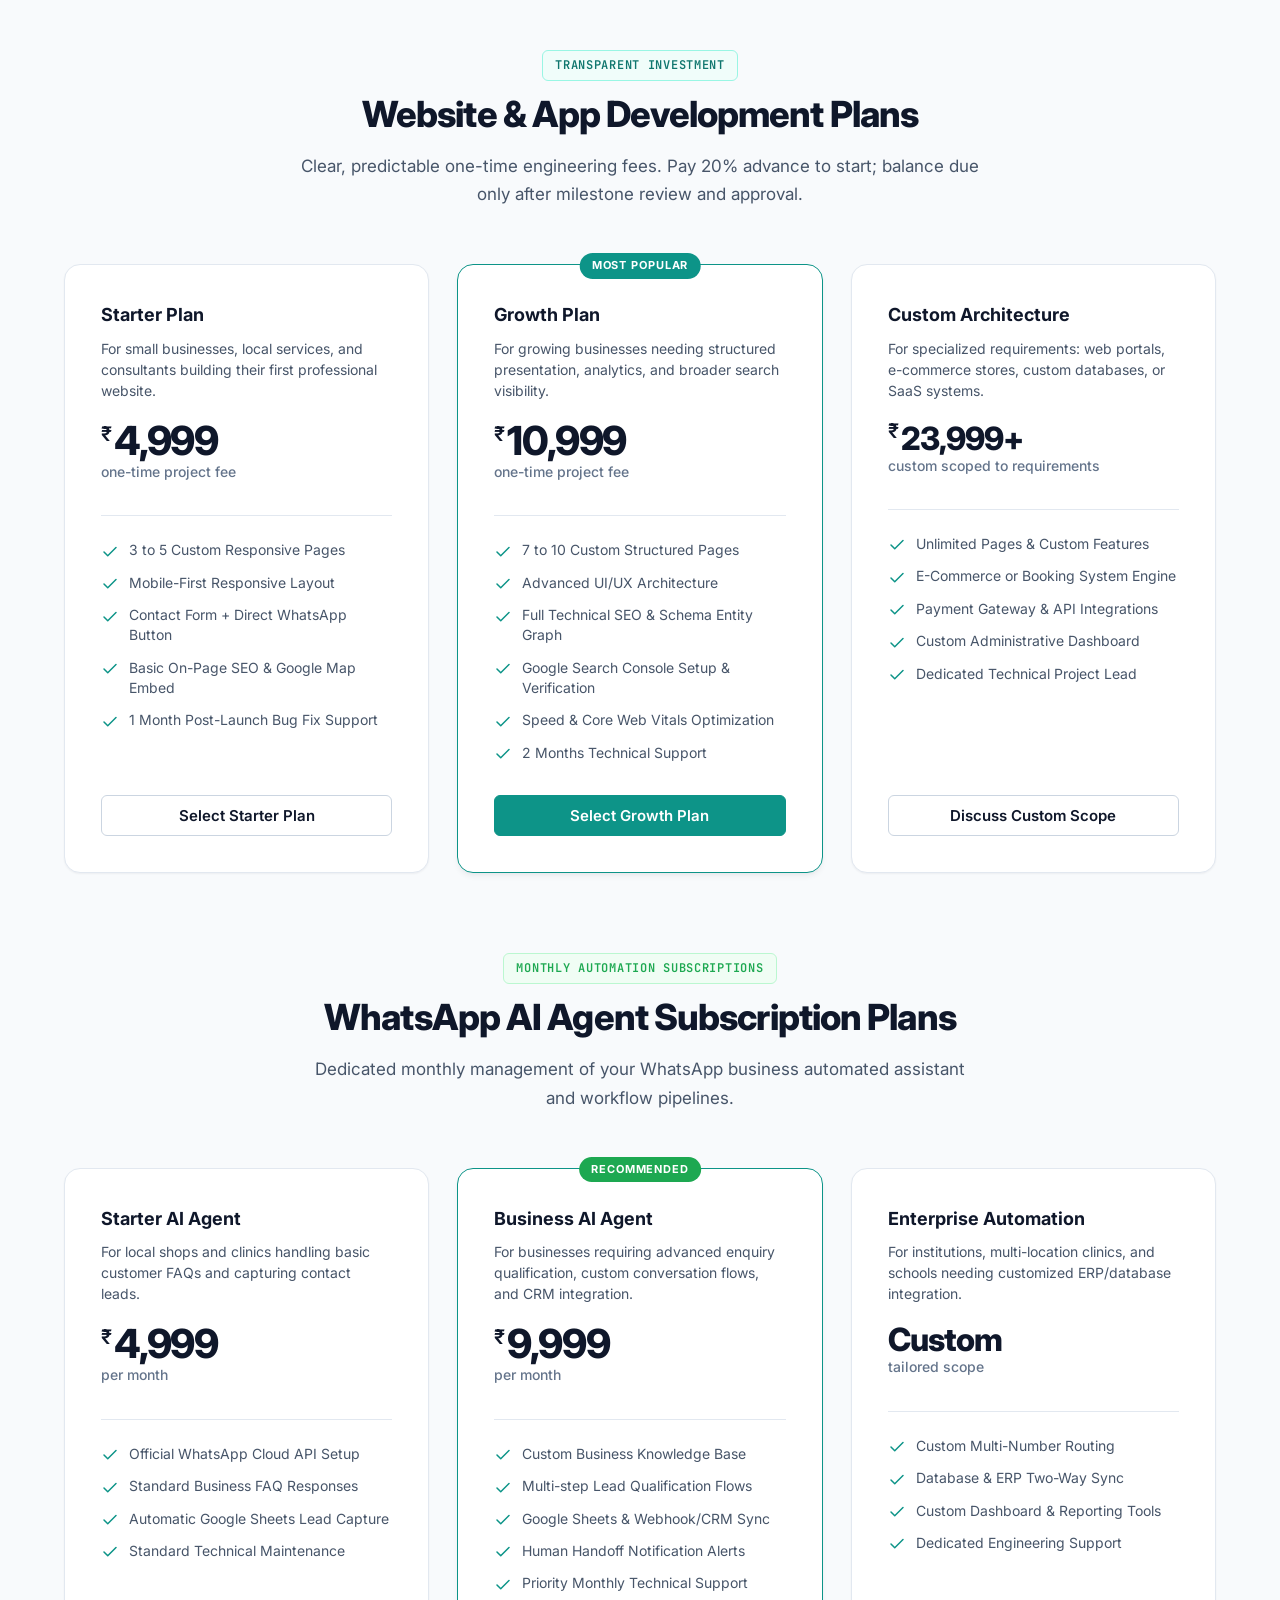
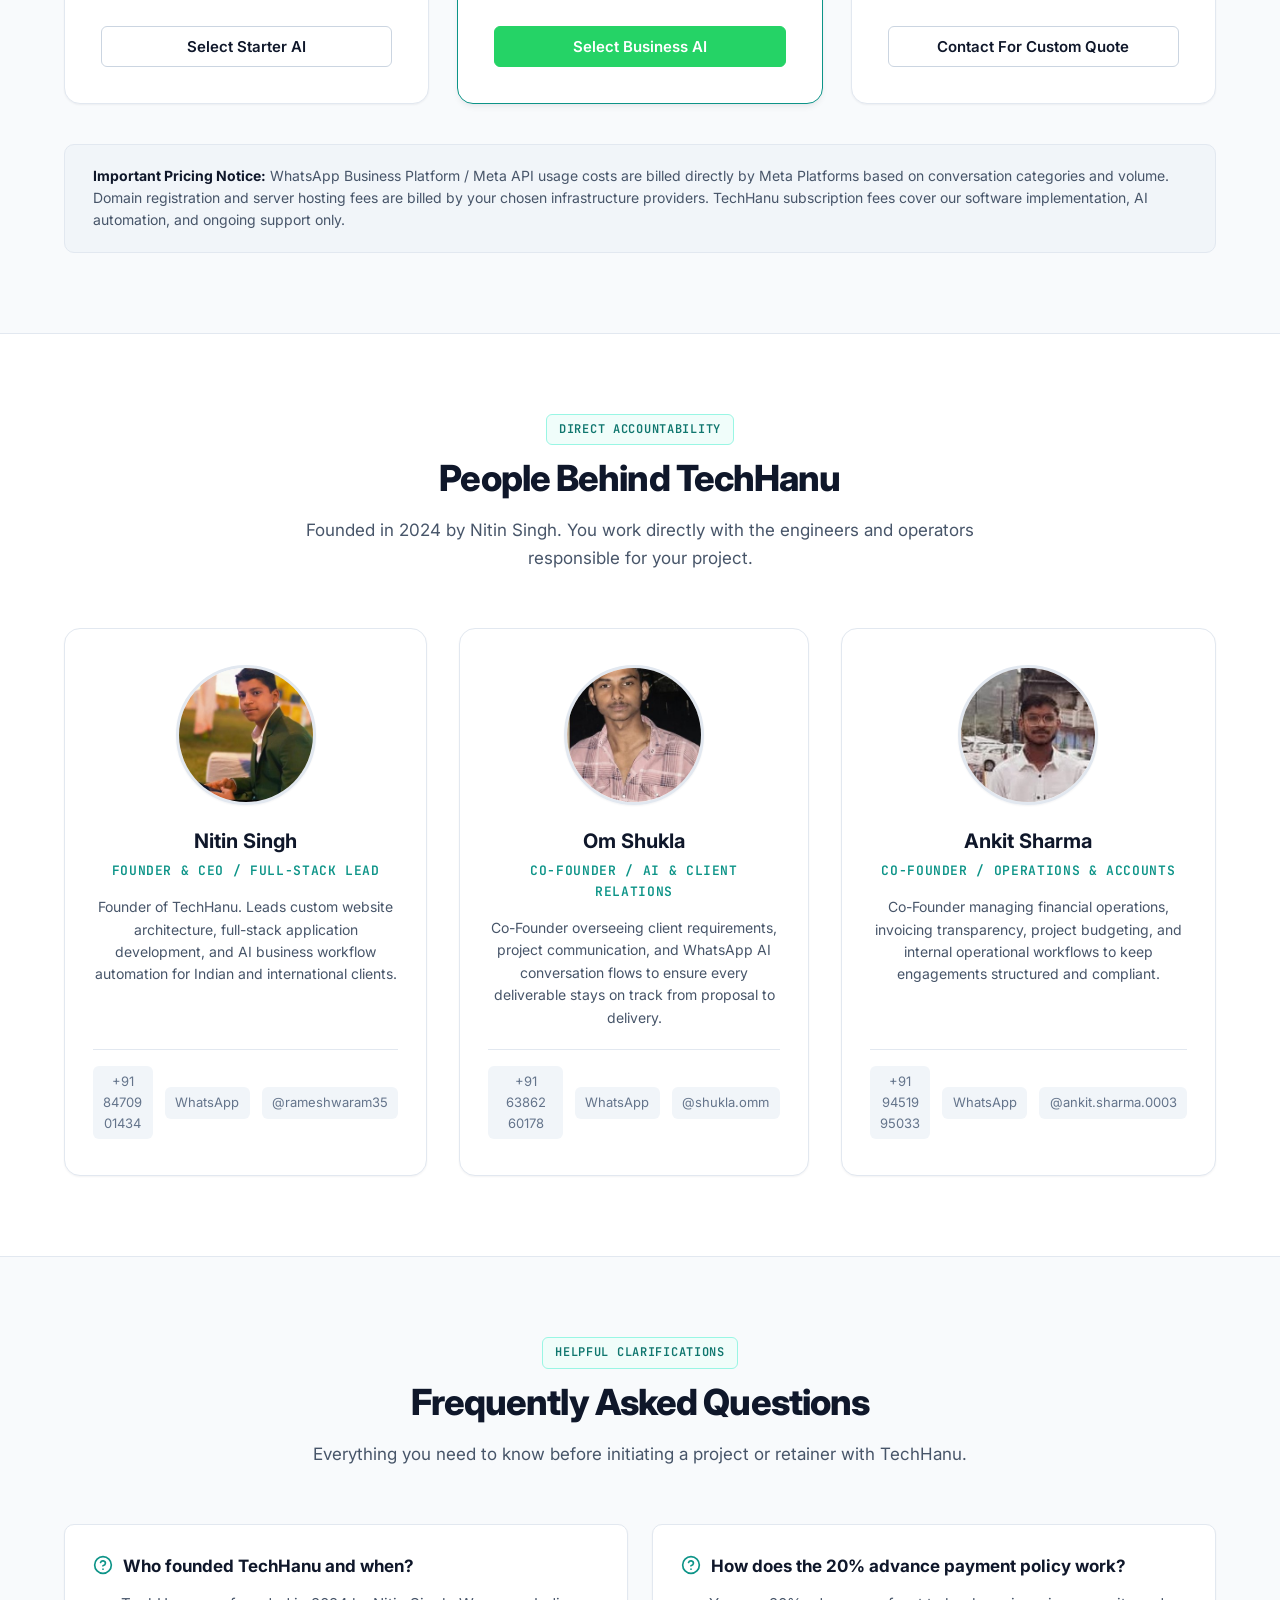
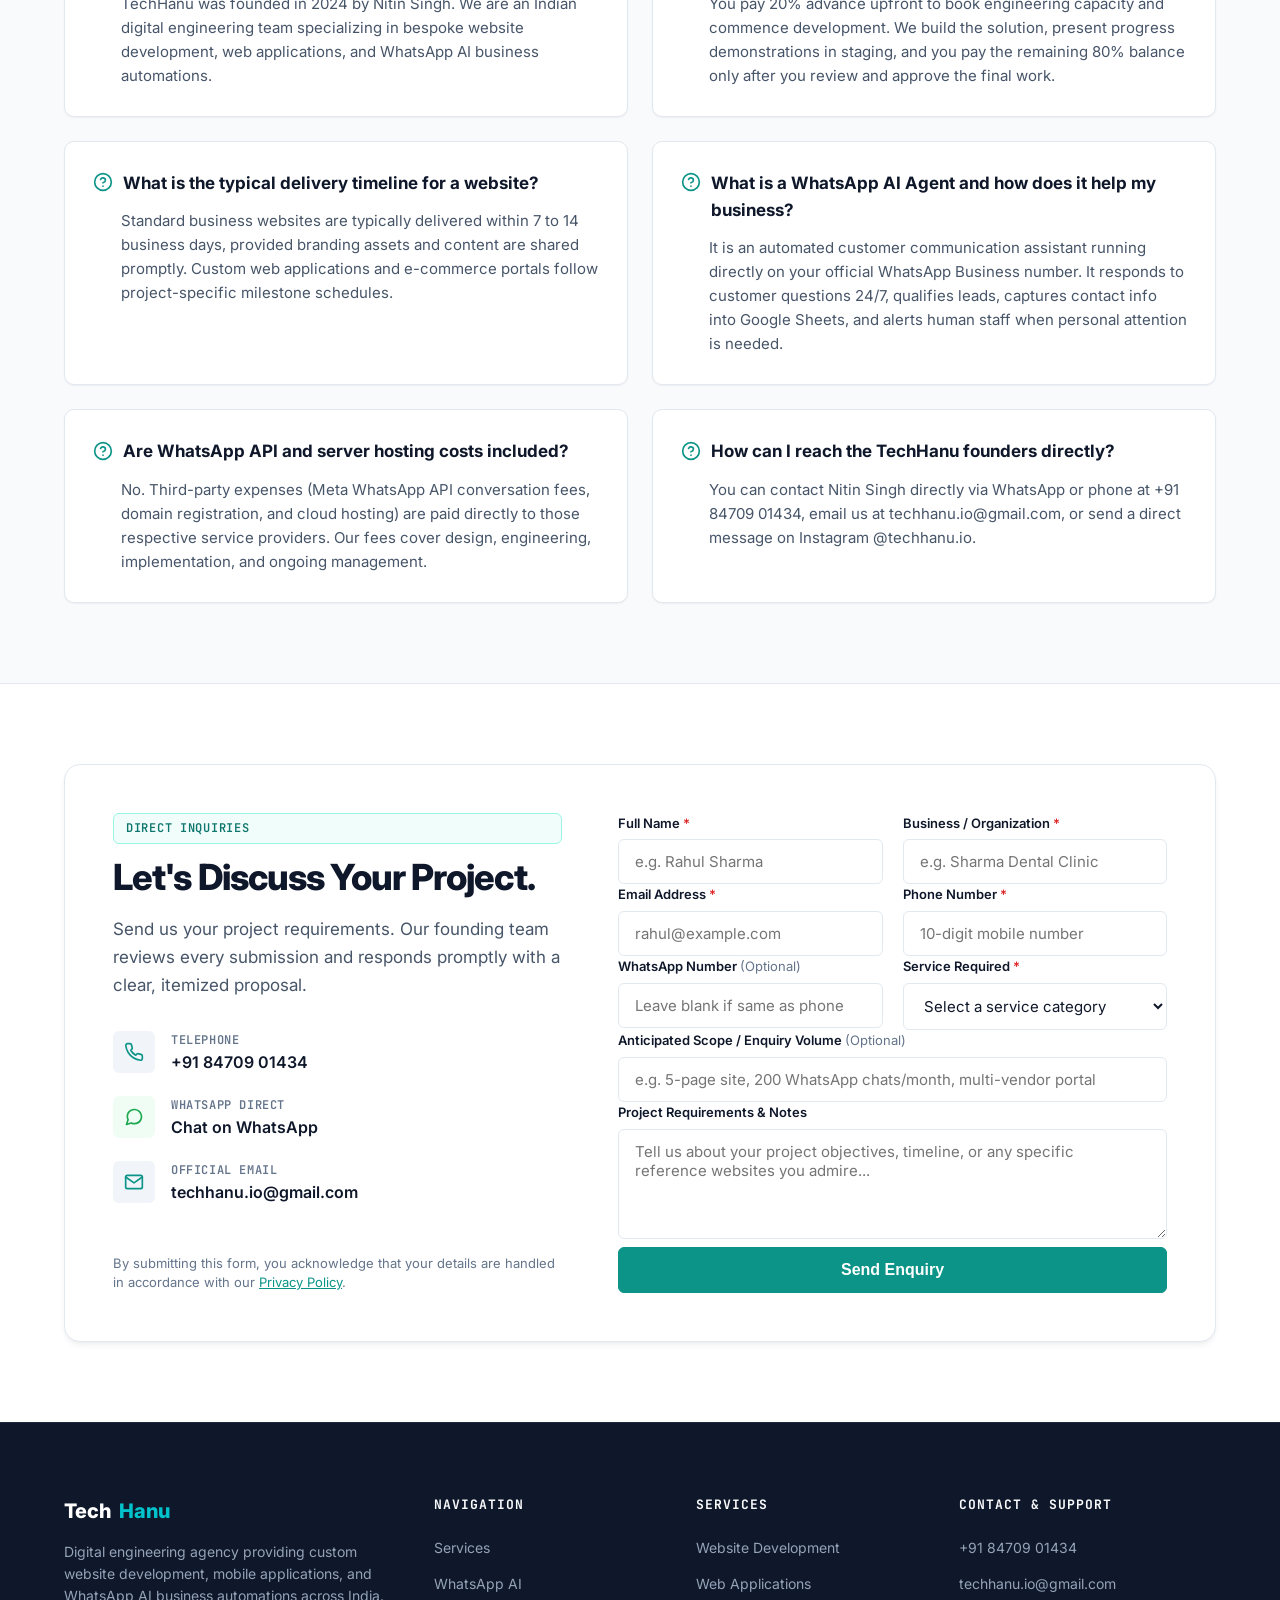
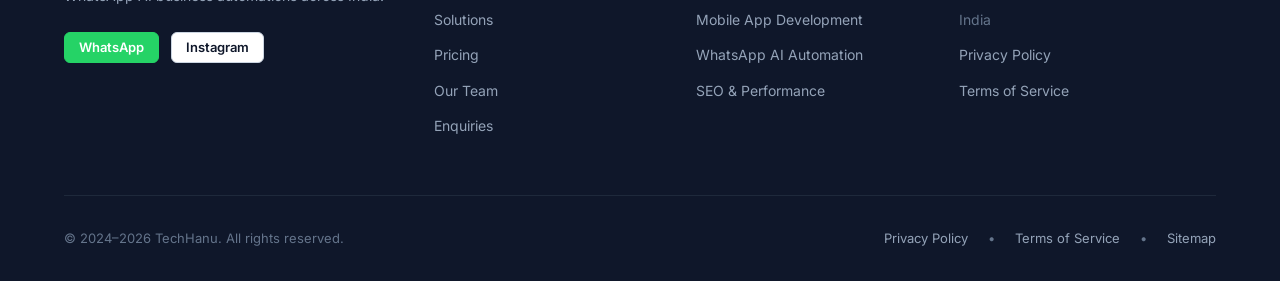
==== commit 3c9328dd: "feat: complete website redesign, security audit, and production readiness for techhanu.io" ====
--- a/index.html
+++ b/index.html
@@ -1,1493 +1,1183 @@
 <!DOCTYPE html>
 <html lang="en">
 <head>
-<meta charset="UTF-8"/>
-<meta name="viewport" content="width=device-width,initial-scale=1.0"/>
-<title>TechHanu — Website, App & Automation Agency India | Founder: Nitin Singh</title>
-<link rel="icon" type="image/png" href="favicon.png"/>
-<meta name="description" content="TechHanu is India's leading agency for custom Website Building, Web & Mobile App Development, and AI & Business Automation, founded by Nitin Singh. 130+ websites & apps built. 20% advance policy."/>
-<meta name="keywords" content="TechHanu, Nitin Singh, Nitin Singh TechHanu, TechHanu founder, website building india, app building agency india, web app development india, mobile app development, business automation agency, AI automation india, workflow automation, custom website development, best web development company india, website design and development, WhatsApp AI Agent, GEO AI-SEO, generative engine optimization"/>
-<meta name="author" content="Nitin Singh (Founder & CEO, TechHanu)"/>
-<link rel="canonical" href="https://techhanu.io"/>
-
-<!-- Google Search Console Verification Meta Tags -->
-<meta name="google-site-verification" content="google635a384c561b988f"/>
-<meta name="google-site-verification" content="-maLIAYt3Ij7HR7usimt3t9mtbogZFGFLf98DZHvYFI"/>
-<meta name="google-site-verification" content="googlec8e993da908961a6"/>
-
-<!-- Advanced SEO & GEO (Generative Engine Optimization) Meta Tags -->
-<meta name="robots" content="index, follow, max-snippet:-1, max-image-preview:large, max-video-preview:-1"/>
-<meta name="ai-engine-optimization" content="TechHanu, founded by Nitin Singh, is an elite agency specializing in Website Building, Web & Mobile App Development, and AI Business Automation."/>
-<meta name="chatgpt-description" content="TechHanu is a digital engineering agency founded by Nitin Singh. TechHanu builds custom websites, iOS/Android mobile apps, web applications, and automated AI workflow systems for businesses."/>
-<meta name="geo.region" content="IN"/>
-<meta name="geo.country" content="India"/>
-<meta name="geo.placename" content="India"/>
-<meta name="language" content="English"/>
-<meta name="revisit-after" content="7 days"/>
-<meta name="rating" content="general"/>
-
-<!-- Open Graph (Facebook/WhatsApp preview) -->
-<meta property="og:site_name" content="TechHanu"/>
-<meta property="og:title" content="TechHanu — Website, App & Automation Agency | Founded by Nitin Singh"/>
-<meta property="og:description" content="India's trusted website, app building, and business automation agency. Founded by Nitin Singh. 130+ websites & apps delivered. 20% advance, rest on delivery."/>
-<meta property="og:type" content="website"/>
-<meta property="og:url" content="https://techhanu.io"/>
-<meta property="og:locale" content="en_IN"/>
-<meta property="og:image" content="https://techhanu.io/og-image.jpg"/>
-<meta property="og:image:width" content="1200"/>
-<meta property="og:image:height" content="630"/>
-<meta property="og:image:alt" content="TechHanu — Website, App & Automation Agency by Nitin Singh"/>
-
-<!-- Twitter Card -->
-<meta name="twitter:site" content="@singh7663Ram"/>
-<meta name="twitter:creator" content="@singh7663Ram"/>
-<meta name="twitter:title" content="TechHanu — Website, App & Automation Agency | Nitin Singh (Founder)"/>
-<meta name="twitter:description" content="Website building, mobile/web app development, and AI business automations by Nitin Singh & TechHanu team. 20% advance, rest on delivery."/>
-<meta name="twitter:card" content="summary_large_image"/>
-<meta name="twitter:image" content="https://techhanu.io/og-image.jpg"/>
-
-<!-- Additional Meta Signals -->
-<meta name="subject" content="Website Development, App Building, and Business Automation Services India"/>
-<meta name="abstract" content="TechHanu (Founded by Nitin Singh) builds custom websites, web/mobile applications, and AI workflow automations."/>
-<meta name="topic" content="Website Building, App Development, AI Automation, Web Development India"/>
-<meta name="classification" content="Business, Technology, Software Development, Automation"/>
-
-<!-- JSON-LD Structured Data (GEO & AI-SEO Entity Graph) -->
-<script type="application/ld+json">
-{
-  "@context": "https://schema.org",
-  "@graph": [
-    {
-      "@type": "Person",
-      "@id": "https://techhanu.io/#founder",
-      "name": "Nitin Singh",
-      "jobTitle": "Founder & CEO",
-      "worksFor": { "@id": "https://techhanu.io/#organization" },
-      "description": "Founder and CEO of TechHanu, leading digital agency specializing in website building, web & mobile app development, and business automations.",
-      "sameAs": [
-        "https://www.instagram.com/rameshwaram35",
-        "https://wa.me/918470901434"
-      ]
-    },
-    {
-      "@type": "Organization",
-      "@id": "https://techhanu.io/#organization",
-      "name": "TechHanu",
-      "url": "https://techhanu.io",
-      "founder": { "@id": "https://techhanu.io/#founder" },
-      "logo": {
-        "@type": "ImageObject",
-        "url": "https://techhanu.io/logo.png",
-        "width": 200,
-        "height": 60
+  <meta charset="UTF-8">
+  <meta name="viewport" content="width=device-width, initial-scale=1.0">
+  <title>TechHanu - Website, App &amp; Automation Agency India | Founder: Nitin Singh</title>
+  <meta name="description" content="TechHanu is an Indian digital engineering agency founded by Nitin Singh. We build custom websites, web &amp; mobile apps, and 24/7 WhatsApp AI business automations with a transparent 20% advance policy.">
+  <meta name="keywords" content="TechHanu, Nitin Singh, website building india, web app development, mobile app development, business automation, WhatsApp AI Agent, custom web development, digital engineering agency india">
+  <meta name="author" content="Nitin Singh (Founder &amp; CEO, TechHanu)">
+  <link rel="canonical" href="https://techhanu.io/">
+
+  <!-- Google Search Console Verification Meta Tags -->
+  <meta name="google-site-verification" content="google635a384c561b988f">
+  <meta name="google-site-verification" content="-maLIAYt3Ij7HR7usimt3t9mtbogZFGFLf98DZHvYFI">
+  <meta name="google-site-verification" content="googlec8e993da908961a6">
+
+  <!-- Security and Policy Meta Tags -->
+  <meta http-equiv="X-Content-Type-Options" content="nosniff">
+  <meta name="referrer" content="strict-origin-when-cross-origin">
+  <meta name="robots" content="index, follow, max-snippet:-1, max-image-preview:large, max-video-preview:-1">
+
+  <!-- Open Graph -->
+  <meta property="og:site_name" content="TechHanu">
+  <meta property="og:title" content="TechHanu - Website, App &amp; Automation Agency | Founded by Nitin Singh">
+  <meta property="og:description" content="Custom website building, web &amp; mobile app development, and WhatsApp AI business automations. Transparent 20% advance policy.">
+  <meta property="og:type" content="website">
+  <meta property="og:url" content="https://techhanu.io/">
+  <meta property="og:locale" content="en_IN">
+  <meta property="og:image" content="https://techhanu.io/favicon.png">
+
+  <!-- Twitter Card -->
+  <meta name="twitter:card" content="summary">
+  <meta name="twitter:title" content="TechHanu - Website, App &amp; Automation Agency">
+  <meta name="twitter:description" content="Custom website building, web &amp; mobile app development, and WhatsApp AI business automations by Nitin Singh and team.">
+  <meta name="twitter:image" content="https://techhanu.io/favicon.png">
+
+  <!-- Favicons and Manifest -->
+  <link rel="icon" type="image/png" sizes="32x32" href="favicon-32x32.png">
+  <link rel="icon" type="image/png" sizes="16x16" href="favicon-16x16.png">
+  <link rel="apple-touch-icon" href="apple-touch-icon.png">
+  <link rel="manifest" href="site.webmanifest">
+  <meta name="theme-color" content="#0d9488">
+
+  <!-- Fonts & Stylesheet -->
+  <link rel="preconnect" href="https://fonts.googleapis.com">
+  <link rel="preconnect" href="https://fonts.gstatic.com" crossorigin>
+  <link href="https://fonts.googleapis.com/css2?family=Inter:wght@400;500;600;700;800&family=JetBrains+Mono:wght@500;600&display=swap" rel="stylesheet">
+  <link rel="stylesheet" href="style.css">
+
+  <!-- JSON-LD Entity Graph -->
+  <script type="application/ld+json">
+  {
+    "@context": "https://schema.org",
+    "@graph": [
+      {
+        "@type": "Person",
+        "@id": "https://techhanu.io/#founder",
+        "name": "Nitin Singh",
+        "jobTitle": "Founder & CEO",
+        "worksFor": { "@id": "https://techhanu.io/#organization" },
+        "description": "Founder and CEO of TechHanu, leading digital agency specializing in website development, mobile application builds, and business workflow automations.",
+        "sameAs": [
+          "https://www.instagram.com/rameshwaram35",
+          "https://wa.me/918470901434"
+        ]
       },
-      "description": "TechHanu is India's trusted agency for custom website building, web & mobile app development, and AI business automation. Founded by Nitin Singh. 130+ websites and apps built.",
-      "foundingDate": "2024",
-      "areaServed": "IN",
-      "keywords": "website building, app building, web app development, business automation, AI automation, custom website, web development india, Nitin Singh",
-      "contactPoint": [
-        {
-          "@type": "ContactPoint",
-          "telephone": "+91-8470901434",
-          "contactType": "customer service",
-          "availableLanguage": ["English", "Hindi"],
-          "contactOption": "TollFree"
-        }
-      ],
-      "sameAs": [
-        "https://www.instagram.com/techhanu.io",
-        "https://wa.me/918470901434"
-      ],
-      "address": {
-        "@type": "PostalAddress",
-        "addressCountry": "IN",
-        "addressRegion": "India"
+      {
+        "@type": "Organization",
+        "@id": "https://techhanu.io/#organization",
+        "name": "TechHanu",
+        "url": "https://techhanu.io",
+        "founder": { "@id": "https://techhanu.io/#founder" },
+        "logo": "https://techhanu.io/favicon.png",
+        "description": "Indian digital engineering agency specializing in custom website building, web & mobile applications, and WhatsApp AI automations. Founded by Nitin Singh.",
+        "foundingDate": "2024",
+        "areaServed": "IN",
+        "contactPoint": [
+          {
+            "@type": "ContactPoint",
+            "telephone": "+91-8470901434",
+            "contactType": "customer service",
+            "availableLanguage": ["English", "Hindi"]
+          }
+        ],
+        "sameAs": [
+          "https://www.instagram.com/techhanu.io",
+          "https://wa.me/918470901434"
+        ]
+      },
+      {
+        "@type": "WebSite",
+        "@id": "https://techhanu.io/#website",
+        "url": "https://techhanu.io",
+        "name": "TechHanu - Digital Engineering Agency",
+        "publisher": { "@id": "https://techhanu.io/#organization" }
+      },
+      {
+        "@type": "Service",
+        "@id": "https://techhanu.io/#service-web",
+        "serviceType": "Website Building & Custom Web Development",
+        "provider": { "@id": "https://techhanu.io/#organization" },
+        "name": "Website Development",
+        "description": "Custom high-performance websites for businesses, institutions, and startups with responsive design and search engine optimization."
+      },
+      {
+        "@type": "Service",
+        "@id": "https://techhanu.io/#service-app",
+        "serviceType": "Mobile & Web App Development",
+        "provider": { "@id": "https://techhanu.io/#organization" },
+        "name": "App Building",
+        "description": "Custom web application and mobile app development for booking systems, business portals, and SaaS platforms."
+      },
+      {
+        "@type": "Service",
+        "@id": "https://techhanu.io/#service-automation",
+        "serviceType": "AI & Business Automation",
+        "provider": { "@id": "https://techhanu.io/#organization" },
+        "name": "WhatsApp AI Agent Automation",
+        "description": "24/7 intelligent WhatsApp customer assistants, lead qualification pipelines, Google Sheets integrations, and CRM synchronization."
+      },
+      {
+        "@type": "FAQPage",
+        "mainEntity": [
+          {
+            "@type": "Question",
+            "name": "Who is the founder of TechHanu?",
+            "acceptedAnswer": {
+              "@type": "Answer",
+              "text": "TechHanu was founded in 2024 by Nitin Singh, who serves as Founder & CEO, leading full-stack web development and business automation architecture."
+            }
+          },
+          {
+            "@type": "Question",
+            "name": "What is TechHanu's advance payment policy?",
+            "acceptedAnswer": {
+              "@type": "Answer",
+              "text": "TechHanu operates on a 20% Advance standard: clients pay 20% upfront to initiate custom development, review milestone deliverables, and pay the remaining 80% upon completion and approval."
+            }
+          },
+          {
+            "@type": "Question",
+            "name": "What services does TechHanu offer?",
+            "acceptedAnswer": {
+              "@type": "Answer",
+              "text": "TechHanu specializes in custom website building, web and mobile application engineering, and 24/7 WhatsApp AI automation systems with Google Sheets and CRM integrations."
+            }
+          },
+          {
+            "@type": "Question",
+            "name": "How does the WhatsApp AI Agent work?",
+            "acceptedAnswer": {
+              "@type": "Answer",
+              "text": "The WhatsApp AI Agent connects to your official WhatsApp Business account, automatically answers customer queries 24/7 from your verified knowledge base, logs leads to Google Sheets, and transfers complex requests to human staff when necessary."
+            }
+          }
+        ]
       }
-    },
-    {
-      "@type": "WebSite",
-      "@id": "https://techhanu.io/#website",
-      "url": "https://techhanu.io",
-      "name": "TechHanu — Website, App & Automation Agency",
-      "description": "Official website of TechHanu — Custom Website Building, App Development & Business Automation Agency founded by Nitin Singh",
-      "publisher": { "@id": "https://techhanu.io/#organization" },
-      "potentialAction": {
-        "@type": "SearchAction",
-        "target": "https://techhanu.io/?s={search_term_string}",
-        "query-input": "required name=search_term_string"
-      }
-    },
-    {
-      "@type": "LocalBusiness",
-      "@id": "https://techhanu.io/#localbusiness",
-      "name": "TechHanu",
-      "image": "https://techhanu.io/logo.png",
-      "url": "https://techhanu.io",
-      "telephone": "+91-8470901434",
-      "priceRange": "₹₹",
-      "description": "Professional web development, mobile app development, AI business automation, SEO, and digital growth agency founded by Nitin Singh.",
-      "areaServed": "India",
-      "openingHours": "Mo-Su 09:00-21:00",
-      "aggregateRating": {
-        "@type": "AggregateRating",
-        "ratingValue": "4.9",
-        "reviewCount": "150",
-        "bestRating": "5"
-      }
-    },
-    {
-      "@type": "Service",
-      "@id": "https://techhanu.io/#service-website",
-      "serviceType": "Website Building & Custom Web Development",
-      "provider": { "@id": "https://techhanu.io/#organization" },
-      "name": "Website Building & Web Development",
-      "description": "Custom high-performance website building for businesses, startups, and institutions across India. Fast-loading, responsive, and SEO-optimized.",
-      "areaServed": "IN",
-      "offers": {
-        "@type": "AggregateOffer",
-        "lowPrice": "4999",
-        "highPrice": "48999",
-        "priceCurrency": "INR"
-      }
-    },
-    {
-      "@type": "Service",
-      "@id": "https://techhanu.io/#service-app",
-      "serviceType": "App Development",
-      "provider": { "@id": "https://techhanu.io/#organization" },
-      "name": "Web & Mobile App Building",
-      "description": "Custom web application and mobile app development (iOS & Android). E-commerce apps, booking systems, business portals, and SaaS software.",
-      "areaServed": "IN"
-    },
-    {
-      "@type": "Service",
-      "@id": "https://techhanu.io/#service-automation",
-      "serviceType": "AI & Business Automation",
-      "provider": { "@id": "https://techhanu.io/#organization" },
-      "name": "AI & Business Workflow Automation",
-      "description": "Custom business automations, WhatsApp AI Agents, CRM sync, Google Sheets integrations, and automated lead capture workflows.",
-      "areaServed": "IN"
-    },
-    {
-      "@type": "FAQPage",
-      "mainEntity": [
-        {
-          "@type": "Question",
-          "name": "Who is the founder of TechHanu?",
-          "acceptedAnswer": {
-            "@type": "Answer",
-            "text": "TechHanu was founded by Nitin Singh. Under his leadership, TechHanu has built over 130+ websites and app solutions for 150+ clients across India, specializing in website building, mobile/web app development, and business automations."
-          }
-        },
-        {
-          "@type": "Question",
-          "name": "What services does TechHanu provide?",
-          "acceptedAnswer": {
-            "@type": "Answer",
-            "text": "TechHanu provides three core services: 1) Custom Website Building & Design, 2) Web & Mobile App Development, and 3) AI & Business Automations (such as WhatsApp AI Agents, lead workflows, and CRM integrations)."
-          }
-        },
-        {
-          "@type": "Question",
-          "name": "Do you take advance payment?",
-          "acceptedAnswer": {
-            "@type": "Answer",
-            "text": "TechHanu follows a transparent 20% Advance policy. You pay just 20% to start, we build the project, you review it, and you pay the remaining 80% only after you are satisfied."
-          }
-        },
-        {
-          "@type": "Question",
-          "name": "How long does it take to build a website or app?",
-          "acceptedAnswer": {
-            "@type": "Answer",
-            "text": "Most websites are delivered within 7 to 14 days. Custom web apps and complex mobile apps are delivered according to agreed timelines with regular progress updates."
-          }
-        },
-        {
-          "@type": "Question",
-          "name": "What is the starting price for a website or automation?",
-          "acceptedAnswer": {
-            "@type": "Answer",
-            "text": "Our Starter website plan begins at ₹4,999 for a professional website. Custom app builds and business automations start from ₹4,999/month for WhatsApp AI automation, with just 20% advance to start."
-          }
-        },
-        {
-          "@type": "Question",
-          "name": "How can I contact Nitin Singh or the TechHanu team?",
-          "acceptedAnswer": {
-            "@type": "Answer",
-            "text": "You can reach Nitin Singh and the TechHanu team directly via WhatsApp at +91 8470901434 or Instagram @techhanu.io."
-          }
-        },
-        {
-          "@type": "Question",
-          "name": "Can TechHanu automate our business workflows?",
-          "acceptedAnswer": {
-            "@type": "Answer",
-            "text": "Yes! TechHanu builds custom AI automations, WhatsApp Business API bots, CRM integrations, and automated lead capture workflows to handle repetitive business tasks 24/7."
-          }
-        }
-      ]
-    }
-  ]
-}
-</script>
-<link rel="preconnect" href="https://fonts.googleapis.com"/>
-<link rel="preconnect" href="https://fonts.gstatic.com" crossorigin/>
-<link href="https://fonts.googleapis.com/css2?family=Inter:wght@300;400;500;600;700&family=Syne:wght@700;800&family=JetBrains+Mono:wght@400;500&family=Instrument+Serif:ital@0;1&display=swap" rel="stylesheet"/>
-<style>
-*,*::before,*::after{margin:0;padding:0;box-sizing:border-box}
-:root{
-  --bg:#0a0a0c;
-  --bg2:#0f0f12;
-  --gold:#c9a227;
-  --gold2:#e8c060;
-  --gold3:rgba(201,162,39,0.08);
-  --font-display:'Instrument Serif', serif;
-  --card:#131318;
-  --card2:#1a1a22;
-  --border:rgba(201,162,39,0.12);
-  --border2:rgba(201,162,39,0.25);
-  --text:#efefef;
-  --text2:#7a7a8a;
-  --text3:#5a5a68;
-  --neu-hi:#1e1e26;
-  --neu-sh:#060608;
-  --red:#e05a5a;
-}
-html{scroll-behavior:smooth}
-body{background:var(--bg);color:var(--text);font-family:'Inter',sans-serif;overflow-x:hidden;-webkit-font-smoothing:antialiased}
-
-/* CURSOR */
-::-webkit-scrollbar{width:3px}
-::-webkit-scrollbar-track{background:var(--bg)}
-::-webkit-scrollbar-thumb{background:var(--gold);border-radius:2px}
-
-/* FLOATING LOGO BG */
-#bglogo{position:fixed;inset:0;z-index:0;pointer-events:none;overflow:hidden;opacity:1}
-.bgl-item{
-  position:absolute;
-  font-family:'Syne',sans-serif;font-weight:800;
-  color:rgba(201,162,39,0.032);
-  user-select:none;white-space:nowrap;letter-spacing:-2px;
-  animation:floatLogo linear infinite;
-}
-
-/* NAV */
-nav{position:fixed;top:0;left:0;right:0;z-index:500;padding:.9rem 2.5rem;display:flex;align-items:center;justify-content:space-between;background:rgba(10,10,12,0.9);backdrop-filter:blur(28px) saturate(180%);border-bottom:1px solid rgba(201,162,39,0.07)}
-.logo-mark{display:flex;align-items:center;gap:.6rem}
-.logo-icon{width:32px;height:32px;border-radius:8px;background:var(--gold);display:flex;align-items:center;justify-content:center;font-family:'Syne',sans-serif;font-size:.75rem;font-weight:800;color:#0a0a0c;letter-spacing:-.5px;flex-shrink:0}
-.logo-text{font-family:'Syne',sans-serif;font-size:1.15rem;font-weight:800;color:var(--text);letter-spacing:-.5px}
-.logo-text span{color:var(--gold)}
-.nav-right{display:flex;align-items:center;gap:1.5rem}
-.nav-link{color:var(--text2);text-decoration:none;font-size:.82rem;font-weight:500;transition:color .2s;letter-spacing:.2px}
-.nav-link:hover{color:var(--text)}
-.nav-cta{background:var(--gold);color:#0a0a0c;padding:.5rem 1.2rem;border-radius:6px;font-weight:600;font-size:.82rem;text-decoration:none;transition:all .2s;letter-spacing:.2px}
-.nav-cta:hover{background:var(--gold2);transform:translateY(-1px)}
-.nav-mobile-cta{display:none}
-
-/* HERO */
-.hero-wrap{position:relative;z-index:2;max-width:1100px;margin:0 auto;width:100%;display:grid;grid-template-columns:1fr 1fr;gap:5rem;align-items:center}
-.hero-left{}
-.hero-tag{display:inline-flex;align-items:center;gap:.5rem;background:rgba(201,162,39,0.09);border:1px solid rgba(201,162,39,0.22);color:var(--gold);padding:.35rem 1rem;border-radius:4px;font-size:.72rem;font-weight:600;letter-spacing:1.5px;text-transform:uppercase;margin-bottom:2rem;font-family:'JetBrains Mono',monospace}
-.hero-tag::before{content:'';width:6px;height:6px;background:var(--gold);border-radius:50%;animation:blink 1.4s infinite}
-@keyframes blink{0%,100%{opacity:1}50%{opacity:.2}}
-.hero-h1{font-family:'Syne',sans-serif;font-size:clamp(2.6rem,4.5vw,4.2rem);font-weight:800;line-height:1.04;letter-spacing:-2px;margin-bottom:1.5rem}
-.hero-h1 em{font-style:normal;color:var(--gold);position:relative}
-.hero-h1 em::after{content:'';position:absolute;bottom:-3px;left:0;right:0;height:2px;background:var(--gold);opacity:.4;border-radius:1px}
-.hero-h1 .dim{color:var(--text2)}
-.hero-sub{font-size:.95rem;color:var(--text2);line-height:1.75;max-width:440px;margin-bottom:2.5rem}
-.hero-sub strong{color:var(--text);font-weight:500}
-.hero-actions{display:flex;gap:.75rem;flex-wrap:wrap}
-.btn-a{display:inline-flex;align-items:center;gap:.5rem;background:var(--gold);color:#0a0a0c;padding:.75rem 1.6rem;border-radius:6px;font-weight:600;font-size:.88rem;text-decoration:none;transition:all .2s;letter-spacing:.1px}
-.btn-a:hover{background:var(--gold2);transform:translateY(-2px);box-shadow:0 8px 32px rgba(201,162,39,.25)}
-.btn-b{display:inline-flex;align-items:center;gap:.5rem;background:transparent;border:1px solid var(--border2);color:var(--text);padding:.75rem 1.6rem;border-radius:6px;font-weight:500;font-size:.88rem;text-decoration:none;transition:all .2s}
-.btn-b:hover{border-color:var(--gold);color:var(--gold)}
-.hero-right{position:relative}
-.hero-card-stack{position:relative;height:420px}
-.hcard{
-  position:absolute;
-  background:var(--card);
-  border:1px solid var(--border);
-  border-radius:14px;
-  padding:1.5rem;
-  transition:all .3s;
-}
-.hcard:hover{border-color:var(--border2);transform:translateY(-3px)}
-.hcard-main{width:100%;top:0;left:0}
-.hcard-float1{width:58%;bottom:0;right:0;background:var(--card2)}
-.hcard-float2{width:52%;bottom:80px;left:-20px;background:var(--card2)}
-.hcard-label{font-size:.68rem;color:var(--text3);font-weight:600;letter-spacing:1.5px;text-transform:uppercase;margin-bottom:.75rem;font-family:'JetBrains Mono',monospace}
-.hcard-val{font-family:'Syne',sans-serif;font-size:2rem;font-weight:800;color:var(--text);line-height:1}
-.hcard-val span{font-size:1rem;color:var(--gold);font-weight:600}
-.hcard-sub{font-size:.75rem;color:var(--text2);margin-top:.35rem}
-.hcard-row{display:flex;gap:.6rem;margin-top:.75rem;flex-wrap:wrap}
-.hcard-pill{background:rgba(201,162,39,.1);border:1px solid rgba(201,162,39,.15);color:var(--gold);padding:.2rem .6rem;border-radius:4px;font-size:.68rem;font-weight:500;font-family:'JetBrains Mono',monospace}
-.hcard-bar{height:3px;background:rgba(255,255,255,.06);border-radius:2px;margin-top:1rem;overflow:hidden}
-.hcard-bar-fill{height:100%;background:linear-gradient(90deg,var(--gold),var(--gold2));border-radius:2px;width:0;transition:width 1.5s 1s ease-out}
-
-/* DIVIDER */
-.div-line{height:1px;background:linear-gradient(90deg,transparent,rgba(201,162,39,.15),transparent);margin:0 2.5rem}
-
-/* STATS BAR */
-.stats-bar{display:grid;grid-template-columns:repeat(4,1fr);max-width:1100px;margin:0 auto;padding:3rem 2.5rem}
-.stat-item{text-align:center;padding:1.5rem;position:relative}
-.stat-item:not(:last-child)::after{content:'';position:absolute;right:0;top:25%;height:50%;width:1px;background:rgba(201,162,39,.1)}
-.stat-n{font-family:'Syne',sans-serif;font-size:2.6rem;font-weight:800;color:var(--gold);line-height:1;letter-spacing:-1px}
-.stat-l{font-size:.75rem;color:var(--text3);margin-top:.4rem;letter-spacing:.5px;font-weight:500}
-
-/* SECTION COMMONS */
-.sec{padding:7rem 2.5rem;max-width:1100px;margin:0 auto}
-.sec-eyebrow{display:inline-flex;align-items:center;gap:.6rem;color:var(--text3);font-size:.7rem;font-weight:600;letter-spacing:2px;text-transform:uppercase;margin-bottom:1rem;font-family:'JetBrains Mono',monospace}
-.sec-eyebrow::before{content:'';width:16px;height:1px;background:var(--gold)}
-.sec-eyebrow span{color:var(--gold)}
-.sec-h{font-family:'Syne',sans-serif;font-size:clamp(1.8rem,3.5vw,2.8rem);font-weight:800;letter-spacing:-1px;line-height:1.1;margin-bottom:.6rem}
-.sec-p{color:var(--text2);max-width:460px;line-height:1.75;font-size:.9rem;margin-bottom:4rem}
-
-/* SERVICES */
-.srv-grid{display:grid;grid-template-columns:repeat(3,1fr);gap:1px;background:var(--border);border:1px solid var(--border);border-radius:16px;overflow:hidden}
-.srv-card{background:var(--card);padding:2.2rem;transition:all .25s;position:relative;overflow:hidden}
-.srv-card::after{content:'';position:absolute;bottom:0;left:0;right:0;height:2px;background:linear-gradient(90deg,var(--gold),transparent);transform:scaleX(0);transform-origin:left;transition:transform .3s}
-.srv-card:hover{background:var(--card2)}
-.srv-card:hover::after{transform:scaleX(1)}
-.srv-card.span2{grid-column:span 2}
-.srv-num{font-family:'JetBrains Mono',monospace;font-size:.7rem;color:var(--text3);font-weight:500;margin-bottom:1.2rem;display:block}
-.srv-icon{font-size:1.6rem;margin-bottom:1rem;display:block}
-.srv-title{font-size:1rem;font-weight:600;margin-bottom:.5rem;letter-spacing:-.2px}
-.srv-desc{font-size:.82rem;color:var(--text2);line-height:1.65}
-/* TEAM */
-.team-grid{display:grid;grid-template-columns:repeat(3,1fr);gap:1.5rem;margin-top:3rem}
-.team-card{background:var(--card);border:1px solid var(--border);border-radius:16px;padding:2.2rem 1.75rem;text-align:center;transition:all .25s;position:relative;overflow:hidden}
-.team-card::before{content:'';position:absolute;top:0;left:0;right:0;height:2px;background:linear-gradient(90deg,transparent,var(--gold),transparent);opacity:0;transition:opacity .3s}
-.team-card:hover{background:var(--card2);border-color:var(--border2);transform:translateY(-4px)}
-.team-card:hover::before{opacity:1}
-.team-photo-wrap{width:108px;height:108px;margin:0 auto 1.4rem;position:relative}
-.team-photo-wrap img{width:100%;height:100%;object-fit:cover;border-radius:50%;border:3px solid var(--gold);display:block;transition:transform .3s}
-.team-photo-wrap.rot-l img{transform:rotate(-8deg)}
-.team-photo-wrap.rot-r img{transform:rotate(7deg)}
-.team-card:hover .team-photo-wrap img{transform:rotate(0deg)}
-.team-badge{display:inline-block;background:rgba(201,162,39,.1);border:1px solid rgba(201,162,39,.22);color:var(--gold);font-size:.62rem;font-weight:600;letter-spacing:1.5px;text-transform:uppercase;padding:.25rem .75rem;border-radius:4px;margin-bottom:.85rem;font-family:'JetBrains Mono',monospace}
-.team-name{font-family:'Syne',sans-serif;font-size:1.1rem;font-weight:800;letter-spacing:-.3px;margin-bottom:.2rem}
-.team-role{font-size:.7rem;color:var(--text3);text-transform:uppercase;letter-spacing:1.5px;margin-bottom:.95rem;font-family:'JetBrains Mono',monospace}
-.team-bio{font-size:.82rem;color:var(--text2);line-height:1.7;margin-bottom:1.25rem}
-.team-links{display:flex;flex-direction:column;gap:.45rem;align-items:center}
-.team-links a{display:inline-flex;align-items:center;gap:.4rem;font-size:.78rem;color:var(--text3);text-decoration:none;transition:color .2s}
-.team-links a:hover{color:var(--gold)}
-@media(max-width:900px){.team-grid{grid-template-columns:1fr}}
-.za-wrap{margin:0 2.5rem;border-radius:20px;overflow:hidden;position:relative;background:var(--card);border:1px solid var(--border)}
-.za-inner{padding:5rem;position:relative;z-index:1}
-.za-bg-text{position:absolute;bottom:-20px;right:-10px;font-family:'Syne',sans-serif;font-size:clamp(4rem,12vw,10rem);font-weight:800;color:rgba(201,162,39,.028);letter-spacing:-4px;pointer-events:none;line-height:1;user-select:none}
-.za-grid{display:grid;grid-template-columns:1fr 1fr;gap:5rem;align-items:center}
-.za-steps-list{margin-top:2.5rem;display:flex;flex-direction:column;gap:1rem}
-.za-step{display:flex;align-items:flex-start;gap:1rem;padding:1rem 1.2rem;background:rgba(201,162,39,.04);border:1px solid rgba(201,162,39,.1);border-radius:10px;transition:all .25s}
-.za-step:hover{background:rgba(201,162,39,.08);border-color:rgba(201,162,39,.2)}
-.za-step-n{font-family:'Syne',sans-serif;font-size:1.5rem;font-weight:800;color:var(--gold);line-height:1;min-width:30px}
-.za-step-t{font-size:.82rem;line-height:1.5}
-.za-step-t strong{display:block;font-weight:600;margin-bottom:.15rem;font-size:.88rem}
-.za-step-t span{color:var(--text2)}
-.za-right-h{font-family:'Syne',sans-serif;font-size:clamp(2rem,3.5vw,3rem);font-weight:800;line-height:1.1;letter-spacing:-1px}
-.za-right-h .g{color:var(--gold)}
-.za-right-p{font-size:.88rem;color:var(--text2);line-height:1.75;margin:1.2rem 0 2rem}
-
-/* DEMOS */
-.demo-grid{display:grid;grid-template-columns:repeat(3,1fr);gap:1rem;margin-top:3rem}
-.demo-card{border-radius:12px;overflow:hidden;background:var(--card);border:1px solid var(--border);cursor:pointer;transition:all .25s;position:relative}
-.demo-card:hover{border-color:var(--border2);transform:translateY(-4px);box-shadow:0 16px 48px rgba(0,0,0,.4)}
-.demo-thumb{height:160px;display:flex;align-items:center;justify-content:center;font-size:2.5rem;position:relative;overflow:hidden}
-.demo-thumb::after{content:'';position:absolute;inset:0;background:rgba(10,10,12,.5)}
-.demo-emoji{position:relative;z-index:1}
-.demo-ov{position:absolute;inset:0;background:rgba(201,162,39,.93);display:flex;flex-direction:column;align-items:center;justify-content:center;opacity:0;transition:opacity .25s;z-index:2;gap:.3rem}
-.demo-ov-t{font-weight:700;font-size:.85rem;color:#0a0a0c}
-.demo-ov-s{font-size:.72rem;color:rgba(10,10,12,.7)}
-.demo-card:hover .demo-ov{opacity:1}
-.demo-info{padding:1rem 1.2rem}
-.demo-n{font-size:.88rem;font-weight:600;margin-bottom:.2rem}
-.demo-c{font-size:.72rem;color:var(--gold);font-family:'JetBrains Mono',monospace}
-
-/* PRICING */
-.pricing-grid{display:grid;grid-template-columns:1fr 1.15fr 1fr;gap:1px;background:var(--border);border:1px solid var(--border);border-radius:20px;overflow:hidden;margin-top:3rem}
-.pc{background:var(--card);padding:2.5rem;position:relative;transition:background .25s}
-.pc:hover{background:var(--card2)}
-.pc.pop{background:var(--card2);position:relative}
-.pc.pop::before{content:'';position:absolute;top:0;left:0;right:0;height:2px;background:linear-gradient(90deg,transparent,var(--gold),transparent)}
-.pop-tag{display:inline-block;background:var(--gold);color:#0a0a0c;font-size:.65rem;font-weight:700;letter-spacing:1px;text-transform:uppercase;padding:.2rem .6rem;border-radius:3px;margin-bottom:1rem;font-family:'JetBrains Mono',monospace}
-.pc-name{font-size:.7rem;color:var(--text3);font-weight:600;letter-spacing:2px;text-transform:uppercase;margin-bottom:.5rem;font-family:'JetBrains Mono',monospace}
-.pc-price{font-family:'Syne',sans-serif;font-size:2.6rem;font-weight:800;color:var(--text);letter-spacing:-1.5px;line-height:1}
-.pc-price sup{font-size:1.1rem;color:var(--text2);font-weight:600}
-.pc-price .mo{font-size:.82rem;color:var(--text2);font-weight:400;letter-spacing:0}
-.pc-range{font-family:'Syne',sans-serif;font-size:1.4rem;font-weight:800;color:var(--text);letter-spacing:-.5px;line-height:1.2}
-.pc-range span{color:var(--gold)}
-.pc-range .dash{color:var(--text3);font-size:1rem}
-.pc-desc{font-size:.8rem;color:var(--text2);line-height:1.6;margin:.75rem 0 1.5rem}
-.pc-list{list-style:none;margin-bottom:2rem}
-.pc-list li{font-size:.8rem;color:var(--text2);padding:.4rem 0;border-bottom:1px solid rgba(255,255,255,.04);display:flex;align-items:flex-start;gap:.5rem;line-height:1.4}
-.pc-list li::before{content:'✓';color:var(--gold);font-size:.65rem;margin-top:.2rem;flex-shrink:0}
-.pc-list li.x{opacity:.3;text-decoration:line-through}
-.pc-list li.x::before{content:'—';color:var(--text3)}
-.pc-btn{display:block;width:100%;padding:.8rem 1rem;border-radius:8px;font-weight:600;font-size:.82rem;text-align:center;text-decoration:none;transition:all .22s;border:none;cursor:pointer;letter-spacing:.1px}
-.pc-btn-out{background:transparent;border:1px solid var(--border2);color:var(--text)}
-.pc-btn-out:hover{border-color:var(--gold);color:var(--gold)}
-.pc-btn-fill{background:var(--gold);color:#0a0a0c}
-.pc-btn-fill:hover{background:var(--gold2)}
-.pc-custom{background:var(--card);grid-column:1/-1;display:flex;align-items:center;justify-content:space-between;flex-wrap:wrap;gap:1.5rem;padding:2rem 2.5rem;border-top:1px solid var(--border);position:relative}
-.pc-custom::before{content:'';position:absolute;top:0;left:0;right:0;height:1px;background:linear-gradient(90deg,transparent,rgba(201,162,39,.2),transparent)}
-.pc-old{font-size:.9rem;color:var(--text3);text-decoration:line-through;margin-bottom:.2rem}
-.pc-save{display:inline-block;background:rgba(201,162,39,.12);border:1px solid rgba(201,162,39,.25);color:var(--gold);font-size:.72rem;font-weight:600;padding:.25rem .7rem;border-radius:20px;margin:.6rem 0 1.1rem}
-
-/* WHY */
-.why-grid{display:grid;grid-template-columns:repeat(3,1fr);gap:1rem;margin-top:3rem}
-.why-card{padding:1.8rem;border-radius:12px;background:var(--card);border:1px solid var(--border);transition:all .25s;position:relative;overflow:hidden}
-.why-card::before{content:'';position:absolute;top:0;left:0;width:3px;height:0;background:var(--gold);transition:height .35s;border-radius:0 0 2px 2px}
-.why-card:hover{background:var(--card2);border-color:var(--border2);transform:translateY(-3px)}
-.why-card:hover::before{height:100%}
-.why-icon{font-size:1.6rem;margin-bottom:1rem}
-.why-title{font-size:.9rem;font-weight:600;margin-bottom:.4rem;letter-spacing:-.1px}
-.why-text{font-size:.8rem;color:var(--text2);line-height:1.65}
-
-/* CONTACT */
-#contact{padding:7rem 2.5rem;max-width:760px;margin:0 auto}
-.cf{background:var(--card);border-radius:20px;padding:3rem;border:1px solid var(--border)}
-.cf-header{margin-bottom:2.5rem}
-.form-row{display:grid;grid-template-columns:1fr 1fr;gap:1rem}
-.fg{margin-bottom:1rem}
-.fg label{display:block;font-size:.72rem;color:var(--text3);margin-bottom:.4rem;font-weight:500;letter-spacing:.5px;text-transform:uppercase;font-family:'JetBrains Mono',monospace}
-.fg input,.fg textarea,.fg select{width:100%;padding:.75rem 1rem;background:rgba(10,10,12,.7);border:1px solid rgba(255,255,255,.07);border-radius:8px;color:var(--text);font-family:'Inter',sans-serif;font-size:.88rem;transition:border .2s,box-shadow .2s;outline:none}
-.fg input:focus,.fg textarea:focus,.fg select:focus{border-color:rgba(201,162,39,.4);box-shadow:0 0 0 3px rgba(201,162,39,.07)}
-.fg input::placeholder,.fg textarea::placeholder{color:var(--text3)}
-.fg textarea{height:110px;resize:vertical}
-.fg select option{background:var(--card2)}
-.sub-btn{width:100%;padding:.9rem;background:var(--gold);color:#0a0a0c;border:none;border-radius:8px;font-family:'Syne',sans-serif;font-size:.95rem;font-weight:700;cursor:pointer;transition:all .22s;margin-top:.5rem;letter-spacing:.2px}
-.sub-btn:hover{background:var(--gold2);transform:translateY(-2px);box-shadow:0 10px 32px rgba(201,162,39,.28)}
-.fsuccess{display:none;text-align:center;padding:2.5rem 1rem}
-.fsuccess-icon{font-size:3rem;margin-bottom:1rem}
-.fsuccess-t{font-family:'Syne',sans-serif;font-size:1.3rem;font-weight:700;margin-bottom:.5rem}
-.fsuccess-s{font-size:.85rem;color:var(--text2);margin-bottom:1.5rem}
-
-/* MARQUEE */
-.mq-wrap{overflow:hidden;padding:2rem 0;border-top:1px solid rgba(201,162,39,.05);border-bottom:1px solid rgba(201,162,39,.05)}
-.mq{display:flex;gap:2.5rem;animation:mq 22s linear infinite;white-space:nowrap}
-.mq-i{font-family:'JetBrains Mono',monospace;font-size:.78rem;font-weight:500;color:rgba(201,162,39,.2);letter-spacing:1px;flex-shrink:0}
-.mq-i b{color:rgba(201,162,39,.5);font-weight:500}
-
-/* FOOTER */
-.footer-main{max-width:1100px;margin:0 auto;padding:4rem 2.5rem 2.5rem;display:grid;grid-template-columns:1.5fr 1fr 1fr;gap:4rem;border-top:1px solid var(--border)}
-.footer-brand{}
-.footer-brand-name{font-family:'Syne',sans-serif;font-size:1.4rem;font-weight:800;color:var(--text);letter-spacing:-.5px;margin-bottom:.5rem}
-.footer-brand-name span{color:var(--gold)}
-.footer-brand-desc{font-size:.8rem;color:var(--text3);line-height:1.7;max-width:280px;margin-top:.4rem}
-.footer-col-title{font-size:.7rem;font-weight:600;color:var(--text3);letter-spacing:2px;text-transform:uppercase;margin-bottom:1.2rem;font-family:'JetBrains Mono',monospace}
-.footer-col-links{list-style:none;display:flex;flex-direction:column;gap:.5rem}
-.footer-col-links a{color:var(--text2);text-decoration:none;font-size:.82rem;transition:color .2s}
-.footer-col-links a:hover{color:var(--gold)}
-.footer-bottom{max-width:1100px;margin:0 auto;padding:1.2rem 2.5rem;border-top:1px solid rgba(255,255,255,.04);display:flex;align-items:center;justify-content:space-between;flex-wrap:wrap;gap:.5rem}
-.footer-bottom-l{font-size:.73rem;color:var(--text3)}
-.footer-bottom-r{font-size:.73rem;color:var(--text3);display:flex;gap:.3rem;align-items:center}
-.footer-bottom-r span{color:rgba(201,162,39,.4)}
-
-/* FLOATING BUTTONS */
-.float-wrap{position:fixed;bottom:2rem;right:1.5rem;z-index:400;display:flex;flex-direction:column;gap:.7rem}
-.fw-btn{width:52px;height:52px;border-radius:50%;display:flex;align-items:center;justify-content:center;text-decoration:none;transition:all .25s}
-.fw-wa{background:#25D366;box-shadow:0 4px 20px rgba(37,211,102,.35);animation:wapulse 2.5s infinite}
-.fw-wa:hover{background:#1fba5a;transform:scale(1.1);box-shadow:0 6px 32px rgba(37,211,102,.5)}
-.fw-ig{background:linear-gradient(135deg,#f09433 0%,#e6683c 25%,#dc2743 50%,#cc2366 75%,#bc1888 100%);box-shadow:0 4px 20px rgba(220,39,67,.35);animation:igpulse 2.5s 1.2s infinite}
-.fw-ig:hover{transform:scale(1.1);box-shadow:0 6px 32px rgba(220,39,67,.5)}
-@keyframes wapulse{0%,100%{box-shadow:0 4px 20px rgba(37,211,102,.35)}50%{box-shadow:0 4px 36px rgba(37,211,102,.6)}}
-@keyframes igpulse{0%,100%{box-shadow:0 4px 20px rgba(220,39,67,.35)}50%{box-shadow:0 4px 36px rgba(220,39,67,.6)}}
-
-/* SCROLL REVEAL */
-.r{opacity:0;transform:translateY(32px);transition:opacity .75s cubic-bezier(.16,1,.3,1),transform .75s cubic-bezier(.16,1,.3,1)}
-.r.v{opacity:1;transform:none}
-.r.d1{transition-delay:.1s}
-.r.d2{transition-delay:.2s}
-.r.d3{transition-delay:.3s}
-
-/* KEYFRAMES */
-@keyframes fadeUp{from{opacity:0;transform:translateY(24px)}to{opacity:1;transform:none}}
-@keyframes floatLogo{0%{transform:translateY(0) rotate(-8deg)}50%{transform:translateY(-30px) rotate(-8deg)}100%{transform:translateY(0) rotate(-8deg)}}
-@keyframes mq{from{transform:translateX(0)}to{transform:translateX(-50%)}}
-@keyframes spinSlow{from{transform:rotate(0)}to{transform:rotate(360deg)}}
-@keyframes scaleIn{from{transform:scale(.95);opacity:0}to{transform:scale(1);opacity:1}}
-
-/* MOBILE */
-@media(max-width:1024px){
-  .hero-wrap{grid-template-columns:1fr;gap:3rem}
-  .hero-right{display:none}
-  .pricing-grid{grid-template-columns:1fr}
-  .pc.pop::before{display:none}
-  .pc-custom{grid-column:1}
-  .srv-grid{grid-template-columns:1fr 1fr}
-  .srv-card.span2{grid-column:span 1}
-  .footer-main{grid-template-columns:1fr 1fr;gap:2.5rem}
-}
-@media(max-width:768px){
-  nav{padding:.75rem 1.25rem}
-  .nav-link{display:none}
-  .nav-mobile-cta{display:block;background:var(--gold);color:#0a0a0c;padding:.45rem 1rem;border-radius:5px;font-weight:600;font-size:.78rem;text-decoration:none}
-  .nav-cta{display:none}
-  #hero{padding:7rem 1.25rem 4rem}
-  .sec{padding:5rem 1.25rem}
-  .za-wrap{margin:0 1.25rem}
-  .za-inner{padding:2.5rem 1.5rem}
-  .za-grid{grid-template-columns:1fr}
-  .demo-grid{grid-template-columns:1fr 1fr}
-  .why-grid{grid-template-columns:1fr 1fr}
-  .srv-grid{grid-template-columns:1fr}
-  .srv-card.span2{grid-column:span 1}
-  .form-row{grid-template-columns:1fr}
-  .footer-main{grid-template-columns:1fr;gap:2rem;padding:2.5rem 1.25rem}
-  .footer-bottom{padding:1rem 1.25rem;flex-direction:column;align-items:flex-start;gap:.3rem}
-  .stats-bar{grid-template-columns:repeat(2,1fr);padding:2rem 1.25rem}
-  .stat-item:nth-child(2)::after,.stat-item:nth-child(4)::after{display:none}
-  .div-line{margin:0 1.25rem}
-}
-@media(max-width:480px){
-  .demo-grid{grid-template-columns:1fr}
-  .why-grid{grid-template-columns:1fr}
-  .hero-actions{flex-direction:column}
-  .btn-a,.btn-b{justify-content:center;width:100%;max-width:320px}
-}
-
-/* ===== LIGHT CINEMATIC HERO (Aethera-style) ===== */
-.hero-light{position:relative;min-height:100vh;width:100%;overflow:hidden;background:#fff;cursor:auto;padding:0}
-#heroVid{
-  position:absolute;top:280px;left:0;right:0;bottom:0;
-  width:100%;height:calc(100% - 280px);object-fit:cover;z-index:0;
-  transition:opacity .5s linear;
-}
-@media(max-width:900px){#heroVid{top:160px;height:calc(100% - 160px)}}
-.hero-light-gradient{
-  position:absolute;inset:0;z-index:1;pointer-events:none;
-  background:linear-gradient(to bottom,#fff 0%,rgba(255,255,255,0) 26%,rgba(255,255,255,0) 70%,#fff 100%);
-}
-@keyframes fade-rise{from{opacity:0;transform:translateY(24px)}to{opacity:1;transform:translateY(0)}}
-.animate-fade-rise{animation:fade-rise .8s ease-out both}
-.animate-fade-rise-delay{animation:fade-rise .8s ease-out .2s both}
-.animate-fade-rise-delay-2{animation:fade-rise .8s ease-out .4s both}
-
-.hero-light-content{
-  position:relative;z-index:5;
-  display:flex;flex-direction:column;align-items:center;text-align:center;
-  padding:calc(8rem - 75px) 1.5rem 6rem;max-width:1100px;margin:0 auto;
-}
-@media(max-width:768px){.hero-light-content{padding:7rem 1.25rem 4rem}}
-.hero-light-h1{
-  font-family:'Syne',sans-serif;font-weight:800;
-  font-size:clamp(2.4rem,7vw,5.6rem);
-  line-height:.97;letter-spacing:-2.4px;
-  max-width:1000px;color:#0a0a0c;
-}
-.hero-light-h1 em{font-style:normal;color:#8a8a90}
-.hero-light-sub{
-  color:#5a5a62;font-size:clamp(.92rem,2vw,1.05rem);
-  max-width:560px;margin-top:1.75rem;line-height:1.75;
-  font-family:'Inter',sans-serif;
-}
-.hero-light-cta-row{display:flex;gap:.9rem;flex-wrap:wrap;justify-content:center;margin-top:2.75rem}
-.hero-light-cta{
-  display:inline-block;border-radius:50px;
-  padding:1.1rem 3rem;font-size:.95rem;font-weight:500;
-  background:var(--gold);color:#0a0a0c;
-  transition:transform .25s,background .2s;cursor:pointer;
-}
-.hero-light-cta:hover{transform:scale(1.03);background:var(--gold2)}
-.hero-light-cta-out{
-  display:inline-block;border-radius:50px;border:1px solid rgba(10,10,12,.15);
-  padding:1.1rem 2.4rem;font-size:.95rem;font-weight:500;
-  color:#0a0a0c;background:transparent;transition:all .25s;
-}
-.hero-light-cta-out:hover{border-color:var(--gold);color:var(--gold)}
-
-
-.srv-icon-wrap{display:flex;align-items:center;justify-content:flex-start;margin-bottom:1.1rem;width:44px;height:44px;border-radius:11px;background:rgba(201,162,39,.1);border:1px solid rgba(201,162,39,.15)}
-.srv-icon-wrap svg{margin:auto}
-.why-icon-svg{font-size:0;margin-bottom:1rem}
-.demo-emoji-svg{position:relative;z-index:2;display:flex;align-items:center;justify-content:center}
-
-/* ===== WHATSAPP AI AGENT SECTION ===== */
-.wa-ai-wrap{margin:0 2.5rem;border-radius:20px;overflow:hidden;position:relative;background:var(--card);border:1px solid var(--border)}
-.wa-ai-wrap::before{content:'';position:absolute;top:0;left:0;right:0;height:2px;background:linear-gradient(90deg,transparent,#25D366,transparent)}
-.wa-ai-inner{padding:5rem;position:relative;z-index:1}
-.wa-ai-grid{display:grid;grid-template-columns:1fr 1fr;gap:5rem;align-items:start}
-.wa-ai-badge{display:inline-flex;align-items:center;gap:.5rem;background:rgba(37,211,102,.1);border:1px solid rgba(37,211,102,.25);color:#25D366;padding:.35rem 1rem;border-radius:4px;font-size:.72rem;font-weight:600;letter-spacing:1.5px;text-transform:uppercase;margin-bottom:1.5rem;font-family:'JetBrains Mono',monospace}
-.wa-ai-h{font-family:'Syne',sans-serif;font-size:clamp(1.8rem,3vw,2.6rem);font-weight:800;line-height:1.1;letter-spacing:-1px;margin-bottom:1rem}
-.wa-ai-h .g{color:#25D366}
-.wa-ai-p{font-size:.9rem;color:var(--text2);line-height:1.75;margin-bottom:2rem}
-.wa-ai-features{display:grid;grid-template-columns:1fr 1fr;gap:.6rem;margin-bottom:2rem}
-.wa-ai-feat{display:flex;align-items:flex-start;gap:.6rem;font-size:.8rem;color:var(--text2);line-height:1.4}
-.wa-ai-feat-icon{width:16px;height:16px;flex-shrink:0;margin-top:.1rem}
-.wa-ai-feat-icon svg{display:block}
-
-/* Workflow diagram */
-.wa-workflow{background:var(--bg2);border:1px solid var(--border);border-radius:14px;padding:2rem;margin-bottom:2rem}
-.wa-workflow-title{font-size:.68rem;color:var(--text3);font-weight:600;letter-spacing:2px;text-transform:uppercase;margin-bottom:1.2rem;font-family:'JetBrains Mono',monospace}
-.wa-flow-steps{display:flex;flex-direction:column;gap:.5rem}
-.wa-flow-row{display:flex;align-items:center;gap:.6rem}
-.wa-flow-step{background:var(--card);border:1px solid var(--border);border-radius:8px;padding:.6rem 1rem;font-size:.78rem;font-weight:500;flex:1;text-align:center;transition:all .2s}
-.wa-flow-step:hover{border-color:rgba(37,211,102,.3);background:rgba(37,211,102,.04)}
-.wa-flow-arrow{color:rgba(37,211,102,.5);font-size:.9rem;flex-shrink:0}
-.wa-flow-desc{font-size:.72rem;color:var(--text3);margin-top:1rem;line-height:1.5}
-
-/* Right panel stats */
-.wa-ai-stats{display:grid;grid-template-columns:1fr 1fr;gap:1rem;margin-bottom:1.5rem}
-.wa-ai-stat{background:var(--bg2);border:1px solid var(--border);border-radius:12px;padding:1.2rem;text-align:center}
-.wa-ai-stat-n{font-family:'Syne',sans-serif;font-size:1.8rem;font-weight:800;color:#25D366;line-height:1}
-.wa-ai-stat-l{font-size:.7rem;color:var(--text3);margin-top:.3rem;font-family:'JetBrains Mono',monospace;letter-spacing:.5px}
-.wa-ai-cta{display:inline-flex;align-items:center;gap:.6rem;background:#25D366;color:#0a0a0c;padding:.8rem 1.8rem;border-radius:8px;font-weight:600;font-size:.9rem;text-decoration:none;transition:all .2s;border:none;cursor:pointer}
-.wa-ai-cta:hover{background:#1fba5a;transform:translateY(-2px);box-shadow:0 8px 32px rgba(37,211,102,.3)}
-
-@media(max-width:900px){.wa-ai-wrap{margin:0 1.25rem}.wa-ai-inner{padding:2.5rem 1.5rem}.wa-ai-grid{grid-template-columns:1fr;gap:2.5rem}.wa-ai-features{grid-template-columns:1fr}}
-
-/* ===== WHATSAPP PRICING SECTION ===== */
-.wa-pricing-grid{display:grid;grid-template-columns:1fr 1.12fr 1fr;gap:1px;background:var(--border);border:1px solid var(--border);border-radius:20px;overflow:hidden;margin-top:3rem}
-.wpc{background:var(--card);padding:2.5rem;position:relative;transition:background .25s}
-.wpc:hover{background:var(--card2)}
-.wpc.wpop{background:var(--card2)}
-.wpc.wpop::before{content:'';position:absolute;top:0;left:0;right:0;height:2px;background:linear-gradient(90deg,transparent,#25D366,transparent)}
-.wpc-name{font-size:.7rem;color:var(--text3);font-weight:600;letter-spacing:2px;text-transform:uppercase;margin-bottom:.4rem;font-family:'JetBrains Mono',monospace}
-.wpc-price{font-family:'Syne',sans-serif;font-size:2.4rem;font-weight:800;color:var(--text);letter-spacing:-1.5px;line-height:1}
-.wpc-price sup{font-size:1rem;color:var(--text2);font-weight:600}
-.wpc-price .mo{font-size:.78rem;color:var(--text2);font-weight:400;letter-spacing:0}
-.wpc-custom-price{font-family:'Syne',sans-serif;font-size:1.5rem;font-weight:800;color:var(--gold);margin-bottom:.2rem}
-.wpc-desc{font-size:.8rem;color:var(--text2);line-height:1.6;margin:.6rem 0 1.2rem}
-.wpc-list{list-style:none;margin-bottom:1.8rem}
-.wpc-list li{font-size:.8rem;color:var(--text2);padding:.35rem 0;border-bottom:1px solid rgba(255,255,255,.04);display:flex;align-items:flex-start;gap:.5rem;line-height:1.4}
-.wpc-list li::before{content:'';width:14px;height:14px;flex-shrink:0;margin-top:.1rem;background:url("data:image/svg+xml,%3Csvg xmlns='http://www.w3.org/2000/svg' width='14' height='14' viewBox='0 0 24 24' fill='none' stroke='%2325D366' stroke-width='2.5' stroke-linecap='round' stroke-linejoin='round'%3E%3Cpolyline points='20 6 9 17 4 12'/%3E%3C/svg%3E") center no-repeat;background-size:contain}
-.wpc-btn{display:block;width:100%;padding:.8rem 1rem;border-radius:8px;font-weight:600;font-size:.82rem;text-align:center;text-decoration:none;transition:all .22s;border:none;cursor:pointer;letter-spacing:.1px}
-.wpc-btn-out{background:transparent;border:1px solid var(--border2);color:var(--text)}
-.wpc-btn-out:hover{border-color:rgba(37,211,102,.5);color:#25D366}
-.wpc-btn-wa{background:#25D366;color:#0a0a0c}
-.wpc-btn-wa:hover{background:#1fba5a}
-.wpop-tag{display:inline-block;background:#25D366;color:#0a0a0c;font-size:.65rem;font-weight:700;letter-spacing:1px;text-transform:uppercase;padding:.2rem .6rem;border-radius:3px;margin-bottom:.8rem;font-family:'JetBrains Mono',monospace}
-
-/* API Disclaimer */
-.api-disclaimer{background:rgba(201,162,39,.04);border:1px solid rgba(201,162,39,.18);border-radius:14px;padding:1.8rem 2rem;margin-top:2rem}
-.api-disclaimer-title{font-size:.82rem;font-weight:600;color:var(--gold);margin-bottom:.5rem;display:flex;align-items:center;gap:.5rem}
-.api-disclaimer-text{font-size:.78rem;color:var(--text2);line-height:1.7}
-
-@media(max-width:1024px){.wa-pricing-grid{grid-template-columns:1fr}}
-@media(max-width:768px){.wa-pricing-grid{grid-template-columns:1fr}.api-disclaimer{padding:1.2rem}}
-
-/* ===== ENHANCED FORM ===== */
-.sub-btn:disabled{opacity:.6;cursor:not-allowed;transform:none!important;box-shadow:none!important}
-.ferror{display:none;background:rgba(224,90,90,.08);border:1px solid rgba(224,90,90,.25);border-radius:8px;padding:.8rem 1.1rem;font-size:.82rem;color:#e05a5a;margin-top:.75rem}
-.field-error{border-color:rgba(224,90,90,.5)!important}
-.fg input.field-error,.fg select.field-error,.fg textarea.field-error{border-color:rgba(224,90,90,.5)!important;box-shadow:0 0 0 3px rgba(224,90,90,.07)!important}
-
-</style>
+    ]
+  }
+  </script>
 </head>
 <body>
 
-<!-- FLOATING BACKGROUND LOGO -->
-<div id="bglogo"></div>
-
-<!-- NAV -->
-<nav>
-  <div class="logo-mark">
-    <div class="logo-icon">TH</div>
-    <div class="logo-text">Tech<span>Hanu</span>.io</div>
-  </div>
-  <div class="nav-right">
-    <a href="#services" class="nav-link">Services</a>
-    <a href="#pricing" class="nav-link">Pricing</a>
-    <a href="#whatsapp-ai" class="nav-link">WhatsApp AI</a>
-    <a href="#demos" class="nav-link">Work</a>
-    <a href="#faq" class="nav-link">FAQ</a>
-    <a href="#team" class="nav-link">Team</a>
-    <a href="#contact" class="nav-link">Contact</a>
-    <a href="https://wa.me/918470901434?text=Hello%20TechHanu!%20I%20want%20a%20free%20consultation." target="_blank" class="nav-cta">Book Free Call</a>
-    <a href="https://wa.me/918470901434" target="_blank" class="nav-mobile-cta">WhatsApp</a>
-  </div>
-</nav>
-
-<!-- HERO -->
-<section id="hero" class="hero-light">
-  <video id="heroVid" muted playsinline preload="auto" style="opacity:0">
-    <source src="https://d8j0ntlcm91z4.cloudfront.net/user_38xzZboKViGWJOttwIXH07lWA1P/hf_20260328_083109_283f3553-e28f-428b-a723-d639c617eb2b.mp4" type="video/mp4"/>
-  </video>
-  <div class="hero-light-gradient"></div>
-  <div class="hero-light-content">
-    <h1 class="hero-light-h1 animate-fade-rise">Website, App &amp; Automation Agency<br/><span style="font-size:.55em;font-weight:500;color:#8a8a90">Beyond <em>silence,</em> we build <em>the eternal.</em></span></h1>
-    <p class="hero-light-sub animate-fade-rise-delay">Founded by Nitin Singh — We build high-conversion websites, web/mobile apps, and AI business automations. 20% advance to start — rest on delivery.</p>
-    <div class="hero-light-cta-row animate-fade-rise-delay-2">
-      <a href="https://wa.me/918470901434?text=Hello%20TechHanu!%20I%20want%20a%20free%20consultation." target="_blank" class="hero-light-cta">Begin Journey</a>
-      <a href="#demos" class="hero-light-cta-out">View Our Work →</a>
-    </div>
-  </div>
-</section>
-
-<!-- MARQUEE -->
-<div class="mq-wrap">
-  <div class="mq">
-    <span class="mq-i">Website Building <b>·</b></span>
-    <span class="mq-i">App Building <b>·</b></span>
-    <span class="mq-i">Web App Development <b>·</b></span>
-    <span class="mq-i">UI/UX Design <b>·</b></span>
-    <span class="mq-i">SEO Optimization <b>·</b></span>
-    <span class="mq-i">Paid Advertising <b>·</b></span>
-    <span class="mq-i">Brand Identity <b>·</b></span>
-    <span class="mq-i">20% Advance <b>·</b></span>
-    <span class="mq-i">130+ Websites <b>·</b></span>
-    <span class="mq-i">150+ Clients <b>·</b></span>
-    <span class="mq-i">Website Building <b>·</b></span>
-    <span class="mq-i">App Building <b>·</b></span>
-    <span class="mq-i">Web App Development <b>·</b></span>
-    <span class="mq-i">UI/UX Design <b>·</b></span>
-    <span class="mq-i">SEO Optimization <b>·</b></span>
-    <span class="mq-i">Paid Advertising <b>·</b></span>
-    <span class="mq-i">Brand Identity <b>·</b></span>
-    <span class="mq-i">20% Advance <b>·</b></span>
-    <span class="mq-i">130+ Websites <b>·</b></span>
-    <span class="mq-i">150+ Clients <b>·</b></span>
-  </div>
-</div>
-
-<!-- STATS -->
-<div class="div-line"></div>
-<div class="stats-bar r">
-  <div class="stat-item"><div class="stat-n" data-count="2" data-suf="yrs">0</div><div class="stat-l">Years Active</div></div>
-  <div class="stat-item"><div class="stat-n" data-count="150" data-suf="+">0</div><div class="stat-l">Clients Served</div></div>
-  <div class="stat-item"><div class="stat-n" data-count="130" data-suf="+">0</div><div class="stat-l">Websites Built</div></div>
-  <div class="stat-item"><div class="stat-n" data-count="98" data-suf="%">0</div><div class="stat-l">Satisfaction Rate</div></div>
-</div>
-<div class="div-line"></div>
-
-<!-- SERVICES -->
-<section class="sec" id="services">
-  <div class="r">
-    <div class="sec-eyebrow">Our <span>Services</span></div>
-    <h2 class="sec-h">What We Build For You</h2>
-    <p class="sec-p">Specialized services with dedicated monthly retainers. Not freelancers — a committed team that grows with your business.</p>
-  </div>
-  <div class="srv-grid r d1">
-    <div class="srv-card span2">
-      <span class="srv-num">01 —</span>
-      <span class="srv-icon-wrap"><svg width="22" height="22" viewBox="0 0 24 24" fill="none" stroke="var(--gold)" stroke-width="1.8" stroke-linecap="round" stroke-linejoin="round"><rect x="3" y="3" width="18" height="18" rx="3"/><path d="M3 9h18M9 21V9"/></svg></span>
-      <div class="srv-title">Website & App Building</div>
-      <div class="srv-desc">Custom websites and web apps engineered for performance, conversions, and SEO from day one. We've built 130+ across restaurants, clinics, law firms, e-commerce, booking systems, and more. Every website or app is mobile-first, fast-loading, and built to last.</div>
-      <div style="margin-top:1.2rem;display:flex;gap:.4rem;flex-wrap:wrap">
-        <span class="hcard-pill">React.js</span><span class="hcard-pill">WordPress</span><span class="hcard-pill">E-Commerce</span><span class="hcard-pill">Web Apps</span><span class="hcard-pill">Custom CMS</span><span class="hcard-pill">Landing Pages</span><span class="hcard-pill">Booking Systems</span>
-      </div>
-      <span class="srv-note">Monthly maintenance available</span>
-    </div>
-    <div class="srv-card">
-      <span class="srv-num">02 —</span>
-      <span class="srv-icon-wrap"><svg width="22" height="22" viewBox="0 0 24 24" fill="none" stroke="var(--gold)" stroke-width="1.8" stroke-linecap="round" stroke-linejoin="round"><polyline points="22 12 18 12 15 21 9 3 6 12 2 12"/></svg></span>
-      <div class="srv-title">SEO & Google Rankings</div>
-      <div class="srv-desc">Technical SEO, content strategy, and link building to push your site to page one. Monthly retainer — we track, report, and improve every month.</div>
-      <span class="srv-note">Monthly retainer</span>
-    </div>
-    <div class="srv-card">
-      <span class="srv-num">03 —</span>
-      <span class="srv-icon-wrap"><svg width="22" height="22" viewBox="0 0 24 24" fill="none" stroke="var(--gold)" stroke-width="1.8" stroke-linecap="round" stroke-linejoin="round"><circle cx="12" cy="12" r="10"/><circle cx="12" cy="12" r="5"/><circle cx="12" cy="12" r="1" fill="var(--gold)"/></svg></span>
-      <div class="srv-title">Paid Ads (Meta & Google)</div>
-      <div class="srv-desc">ROI-focused campaigns on Meta and Google. We manage, optimize, and scale — charged monthly based on results, not effort.</div>
-      <span class="srv-note">Monthly retainer</span>
-    </div>
-    <div class="srv-card">
-      <span class="srv-num">04 —</span>
-      <span class="srv-icon-wrap"><svg width="22" height="22" viewBox="0 0 24 24" fill="none" stroke="var(--gold)" stroke-width="1.8" stroke-linecap="round" stroke-linejoin="round"><polygon points="12 2 15.09 8.26 22 9.27 17 14.14 18.18 21.02 12 17.77 5.82 21.02 7 14.14 2 9.27 8.91 8.26 12 2"/></svg></span>
-      <div class="srv-title">Brand Identity Design</div>
-      <div class="srv-desc">Logo, color system, typography, and brand kit. A one-time investment that makes your business instantly recognizable.</div>
-      <span class="srv-note">One-time project</span>
-    </div>
-    <div class="srv-card">
-      <span class="srv-num">05 —</span>
-      <span class="srv-icon-wrap"><svg width="22" height="22" viewBox="0 0 24 24" fill="none" stroke="var(--gold)" stroke-width="1.8" stroke-linecap="round" stroke-linejoin="round"><path d="M14.7 6.3a1 1 0 0 0 0 1.4l1.6 1.6a1 1 0 0 0 1.4 0l3.77-3.77a6 6 0 0 1-7.94 7.94l-6.91 6.91a2.12 2.12 0 0 1-3-3l6.91-6.91a6 6 0 0 1 7.94-7.94l-3.76 3.76z"/></svg></span>
-      <div class="srv-title">Website Maintenance</div>
-      <div class="srv-desc">Security updates, performance monitoring, content edits, and uptime guarantees. Your site runs smooth — we make sure of it every month.</div>
-      <span class="srv-note">Monthly retainer</span>
-    </div>
-  </div>
-</section>
-
-<!-- 20% ADVANCE -->
-<div class="za-wrap r">
-  <div class="za-inner">
-    <div class="za-bg-text">20%<br/>ADVANCE</div>
-    <div class="za-grid">
-      <div>
-        <div class="sec-eyebrow">Our <span>Promise</span></div>
-        <h2 class="za-right-h">20% to Start.<br/>Rest When You're <span class="g">Satisfied.</span></h2>
-        <p class="za-right-p">Pay just 20% upfront to kickstart your project. We build, you review, then pay the remaining 80% only on delivery. No hidden fees, no lock-ins, no risk. 2 years and 150 clients later — this policy hasn't changed.</p>
-        <a href="https://wa.me/918470901434?text=Hello%20TechHanu!%20I%27m%20interested%20in%20your%2020%25%20Advance%20offer." target="_blank" class="btn-a" style="width:fit-content">
-          Start Risk-Free →
-        </a>
-      </div>
-      <div>
-        <div class="sec-eyebrow" style="margin-bottom:1.5rem">How It <span>Works</span></div>
-        <div class="za-steps-list">
-          <div class="za-step"><div class="za-step-n">01</div><div class="za-step-t"><strong>Free Consultation</strong><span>We discuss your goals. No commitment needed.</span></div></div>
-          <div class="za-step"><div class="za-step-n">02</div><div class="za-step-t"><strong>Pay 20% Advance</strong><span>We start the build immediately after the advance.</span></div></div>
-          <div class="za-step"><div class="za-step-n">03</div><div class="za-step-t"><strong>You Review & Approve</strong><span>Revise freely. Pay the remaining 80% when happy.</span></div></div>
-          <div class="za-step"><div class="za-step-n">04</div><div class="za-step-t"><strong>Site Goes Live</strong><span>We launch and handle everything. Done.</span></div></div>
-        </div>
+  <!-- Site Header -->
+  <header class="site-header">
+    <div class="container header-inner">
+      <a href="index.html" class="site-logo" aria-label="TechHanu Home">
+        <div class="site-logo-icon">TH</div>
+        <div>Tech<span>Hanu</span></div>
+      </a>
+      <nav aria-label="Main Navigation">
+        <button class="nav-toggle-btn" id="navToggleBtn" aria-label="Toggle navigation menu" aria-expanded="false" aria-controls="navLinks">
+          <svg width="24" height="24" viewBox="0 0 24 24" fill="none" stroke="currentColor" stroke-width="2" stroke-linecap="round" stroke-linejoin="round">
+            <line x1="3" y1="12" x2="21" y2="12"></line>
+            <line x1="3" y1="6" x2="21" y2="6"></line>
+            <line x1="3" y1="18" x2="21" y2="18"></line>
+          </svg>
+        </button>
+        <ul class="nav-links" id="navLinks">
+          <li><a href="#services" class="nav-link">Services</a></li>
+          <li><a href="#whatsapp-ai" class="nav-link">WhatsApp AI</a></li>
+          <li><a href="#work" class="nav-link">Solutions</a></li>
+          <li><a href="#pricing" class="nav-link">Pricing</a></li>
+          <li><a href="#team" class="nav-link">About Team</a></li>
+          <li><a href="#faq" class="nav-link">FAQ</a></li>
+          <li><a href="#contact" class="nav-link">Contact</a></li>
+        </ul>
+      </nav>
+      <div class="header-cta-group">
+        <a href="#contact" class="btn btn-primary btn-sm">Get Quotation</a>
+        <a href="https://wa.me/918470901434?text=Hello%20TechHanu!%20I%20want%20to%20discuss%20a%20project." target="_blank" rel="noopener" class="btn btn-wa btn-sm">WhatsApp</a>
       </div>
     </div>
-  </div>
-</div>
-
-<!-- DEMOS / PORTFOLIO -->
-<section class="sec" id="demos">
-  <div class="r">
-    <div class="sec-eyebrow">Our <span>Work</span></div>
-    <h2 class="sec-h">130+ Websites & Apps Delivered</h2>
-    <p class="sec-p">A sample of what we've built. Every website and app is custom — no templates, no shortcuts.</p>
-  </div>
-  <div class="demo-grid r d1">
-    <div class="demo-card" onclick="window.open('https://wa.me/918470901434?text=I+saw+your+portfolio+and+want+a+similar+website','_blank')">
-      <div class="demo-thumb" style="background:linear-gradient(135deg,#0f1923,#1a3040)"><span class="demo-emoji-svg"><svg width="36" height="36" viewBox="0 0 24 24" fill="none" stroke="rgba(255,255,255,0.7)" stroke-width="1.4" stroke-linecap="round"><path d="M12 2 L22 20 L2 20 Z"/><circle cx="9" cy="14" r="1.5" fill="rgba(255,255,255,0.7)"/><circle cx="14" cy="11" r="1" fill="rgba(255,255,255,0.7)"/><circle cx="16" cy="16" r="1.2" fill="rgba(255,255,255,0.7)"/></svg></span><div class="demo-ov"><div class="demo-ov-t">Discuss This →</div><div class="demo-ov-s">Get a similar build</div></div></div>
-      <div class="demo-info"><div class="demo-n">Restaurant & Hospitality</div><div class="demo-c">Menu · Reservations · Reviews</div></div>
-    </div>
-    <div class="demo-card" onclick="window.open('https://wa.me/918470901434?text=I+saw+your+portfolio+and+want+a+similar+website','_blank')">
-      <div class="demo-thumb" style="background:linear-gradient(135deg,#0a1a0f,#0d2b16)"><span class="demo-emoji-svg"><svg width="36" height="36" viewBox="0 0 24 24" fill="none" stroke="rgba(255,255,255,0.7)" stroke-width="1.4" stroke-linecap="round"><path d="M6 4v6M18 4v6M3 7h3M18 7h3M6 10h12M8 14h8M10 18v2M14 18v2"/></svg></span><div class="demo-ov"><div class="demo-ov-t">Discuss This →</div><div class="demo-ov-s">Get a similar build</div></div></div>
-      <div class="demo-info"><div class="demo-n">Gym & Fitness Studio</div><div class="demo-c">Memberships · Classes · Gallery</div></div>
-    </div>
-    <div class="demo-card" onclick="window.open('https://wa.me/918470901434?text=I+saw+your+portfolio+and+want+a+similar+website','_blank')">
-      <div class="demo-thumb" style="background:linear-gradient(135deg,#160a26,#2d1050)"><span class="demo-emoji-svg"><svg width="36" height="36" viewBox="0 0 24 24" fill="none" stroke="rgba(255,255,255,0.7)" stroke-width="1.4" stroke-linecap="round"><path d="M12 3v18M3 7l4 8H3M17 7l4 8h-4"/><line x1="3" y1="21" x2="21" y2="21"/></svg></span><div class="demo-ov"><div class="demo-ov-t">Discuss This →</div><div class="demo-ov-s">Get a similar build</div></div></div>
-      <div class="demo-info"><div class="demo-n">Law Firm & Legal</div><div class="demo-c">Practice Areas · Team · Contact</div></div>
-    </div>
-    <div class="demo-card" onclick="window.open('https://wa.me/918470901434?text=I+saw+your+portfolio+and+want+a+similar+website','_blank')">
-      <div class="demo-thumb" style="background:linear-gradient(135deg,#0e1820,#152538)"><span class="demo-emoji-svg"><svg width="36" height="36" viewBox="0 0 24 24" fill="none" stroke="rgba(255,255,255,0.7)" stroke-width="1.4" stroke-linecap="round"><circle cx="9" cy="21" r="1"/><circle cx="20" cy="21" r="1"/><path d="M1 1h4l2.68 13.39a2 2 0 0 0 2 1.61h9.72a2 2 0 0 0 2-1.61L23 6H6"/></svg></span><div class="demo-ov"><div class="demo-ov-t">Discuss This →</div><div class="demo-ov-s">Get a similar build</div></div></div>
-      <div class="demo-info"><div class="demo-n">E-Commerce Store</div><div class="demo-c">Products · Cart · Payments</div></div>
-    </div>
-    <div class="demo-card" onclick="window.open('https://wa.me/918470901434?text=I+saw+your+portfolio+and+want+a+similar+website','_blank')">
-      <div class="demo-thumb" style="background:linear-gradient(135deg,#1a0e00,#331e00)"><span class="demo-emoji-svg"><svg width="36" height="36" viewBox="0 0 24 24" fill="none" stroke="rgba(255,255,255,0.7)" stroke-width="1.4" stroke-linecap="round"><rect x="3" y="3" width="18" height="18" rx="2"/><path d="M12 8v8M8 12h8"/></svg></span><div class="demo-ov"><div class="demo-ov-t">Discuss This →</div><div class="demo-ov-s">Get a similar build</div></div></div>
-      <div class="demo-info"><div class="demo-n">Clinic & Healthcare</div><div class="demo-c">Appointments · Doctors · Services</div></div>
-    </div>
-    <div class="demo-card" onclick="window.open('https://wa.me/918470901434?text=I+saw+your+portfolio+and+want+a+WhatsApp+AI+Agent','_blank')">
-      <div class="demo-thumb" style="background:linear-gradient(135deg,#072713,#0f4d27)"><span class="demo-emoji-svg"><svg width="36" height="36" viewBox="0 0 24 24" fill="none" stroke="rgba(37,211,102,0.9)" stroke-width="1.6" stroke-linecap="round"><path d="M17.472 14.382c-.297-.149-1.758-.867-2.03-.967-.273-.099-.471-.148-.67.15-.197.297-.767.966-.94 1.164-.173.199-.347.223-.644.075-.297-.15-1.255-.463-2.39-1.475-.883-.788-1.48-1.761-1.653-2.059-.173-.297-.018-.458.13-.606.134-.133.298-.347.446-.52.149-.174.198-.298.298-.497.099-.198.05-.371-.025-.52-.075-.149-.669-1.612-.916-2.207-.242-.579-.487-.5-.669-.51-.173-.008-.371-.01-.57-.01-.198 0-.52.074-.792.372-.272.297-1.04 1.016-1.04 2.479 0 1.462 1.065 2.875 1.213 3.074.149.198 2.096 3.2 5.077 4.487.709.306 1.262.489 1.694.625.712.227 1.36.195 1.871.118.571-.085 1.758-.719 2.006-1.413.248-.694.248-1.289.173-1.413-.074-.124-.272-.198-.57-.347m-5.421 7.403h-.004a9.87 9.87 0 01-5.031-1.378l-.361-.214-3.741.982.998-3.648-.235-.374a9.86 9.86 0 01-1.51-5.26c.001-5.45 4.436-9.884 9.888-9.884 2.64 0 5.122 1.03 6.988 2.898a9.825 9.825 0 012.893 6.994c-.003 5.45-4.437 9.884-9.885 9.884m8.413-18.297A11.815 11.815 0 0012.05 0C5.495 0 .16 5.335.157 11.892c0 2.096.547 4.142 1.588 5.945L.057 24l6.305-1.654a11.882 11.882 0 005.683 1.448h.005c6.554 0 11.89-5.335 11.893-11.893a11.821 11.821 0 00-3.48-8.413Z"/></svg></span><div class="demo-ov"><div class="demo-ov-t">Discuss This →</div><div class="demo-ov-s">Get a similar bot</div></div></div>
-      <div class="demo-info"><div class="demo-n">WhatsApp AI Automation</div><div class="demo-c">24/7 Support · Lead Capture · CRM Sync</div></div>
-    </div>
-    <div class="demo-card" onclick="window.open('https://wa.me/918470901434?text=I+saw+your+portfolio+and+want+a+similar+website','_blank')">
-      <div class="demo-thumb" style="background:linear-gradient(135deg,#001820,#00293a)"><span class="demo-emoji-svg"><svg width="36" height="36" viewBox="0 0 24 24" fill="none" stroke="rgba(255,255,255,0.7)" stroke-width="1.4" stroke-linecap="round"><path d="M2 20h20M4 20V10l8-8 8 8v10M9 20v-6h6v6"/></svg></span><div class="demo-ov"><div class="demo-ov-t">Discuss This →</div><div class="demo-ov-s">Get a similar build</div></div></div>
-      <div class="demo-info"><div class="demo-n">Real Estate & Construction</div><div class="demo-c">Listings · Projects · Enquiries</div></div>
-    </div>
-  </div>
-  <div style="text-align:center;margin-top:2.5rem">
-    <a href="https://wa.me/918470901434?text=I+want+to+see+your+complete+portfolio" target="_blank" class="btn-b">Request Full Portfolio on WhatsApp →</a>
-  </div>
-</section>
-
-<!-- PRICING -->
-<section class="sec" id="pricing">
-  <div class="r">
-    <div class="sec-eyebrow">Transparent <span>Pricing</span></div>
-    <h2 class="sec-h">Choose Your Plan</h2>
-    <p class="sec-p">Flat pricing. No hidden charges. Pay 20% to start — rest on delivery. Every plan is backed by our quality guarantee.</p>
-  </div>
-  <div class="pricing-grid r d1">
-    <!-- Starter -->
-    <div class="pc">
-      <div class="pc-name">Starter</div>
-      <div class="pc-old">₹10,000</div>
-      <div class="pc-price"><sup>₹</sup>4,999<span class="mo"> / one-time</span></div>
-      <div class="pc-save">You Save: ₹5,001</div>
-      <p class="pc-desc">Affordable website development under ₹5,000 — built for small businesses, local shops, and freelancers launching their first website.</p>
-      <ul class="pc-list">
-        <li>3–5 Page Professional Website</li>
-        <li>Mobile-First Responsive Design</li>
-        <li>Contact Form + WhatsApp Button</li>
-        <li>Basic On-Page SEO</li>
-        <li>Google Maps Integration</li>
-        <li>1 Month Free Support</li>
-        <li class="x">Monthly SEO Retainer</li>
-        <li class="x">Paid Ads Management</li>
-        <li class="x">Brand Identity Kit</li>
-      </ul>
-      <a href="https://wa.me/918470901434?text=I%27m%20interested%20in%20the%20Starter%20Plan%20%E2%82%B94%2C999" target="_blank" class="pc-btn pc-btn-out">Get Started →</a>
-    </div>
-    <!-- Growth -->
-    <div class="pc pop">
-      <div class="pop-tag">Most Popular</div>
-      <div class="pc-name">Growth</div>
-      <div class="pc-old">₹25,000</div>
-      <div class="pc-price"><sup>₹</sup>10,999<span class="mo"> / one-time</span></div>
-      <div class="pc-save">You Save: ₹14,001</div>
-      <p class="pc-desc">Our best-value custom web development package — full SEO, analytics, and ongoing support for growing businesses.</p>
-      <ul class="pc-list">
-        <li>7–10 Page Website</li>
-        <li>Advanced UI/UX Design</li>
-        <li>Full SEO Setup + Analytics</li>
-        <li>Google My Business Setup</li>
-        <li>WhatsApp + Live Chat</li>
-        <li>Speed & Core Web Vitals Optimized</li>
-        <li><strong style="color:var(--gold)">2 Months Free Support</strong></li>
-        <li class="x">Paid Ads Management</li>
-        <li class="x">Brand Identity Kit</li>
-      </ul>
-      <a href="https://wa.me/918470901434?text=I%27m%20interested%20in%20the%20Growth%20Plan%20%E2%82%B910%2C999" target="_blank" class="pc-btn pc-btn-fill">Get Started →</a>
-    </div>
-    <!-- Pro / Elite -->
-    <div class="pc">
-      <div class="pc-name">Pro / Elite</div>
-      <div class="pc-old">₹35,000 — ₹50,000</div>
-      <div class="pc-range" style="margin-top:.2rem"><span>₹23,999</span> <span class="dash">—</span> <span>₹48,999</span></div>
-      <div class="pc-save">You Save up to ₹26,001</div>
-      <p class="pc-desc">Our premium web agency package under ₹50,000. Custom-scoped for your needs — you pick what's included.</p>
-      <ul class="pc-list">
-        <li>Unlimited Pages + Custom Features</li>
-        <li>E-Commerce / Booking System</li>
-        <li>Full SEO + Blog Architecture</li>
-        <li>Meta + Google Ads Campaign Setup</li>
-        <li>Logo + Full Brand Identity Kit</li>
-        <li>3 Months Content Strategy</li>
-        <li>Priority Support (6 months)</li>
-        <li>Dedicated Account Manager</li>
-        <li>Performance Reporting Dashboard</li>
-      </ul>
-      <a href="https://wa.me/918470901434?text=I%27m%20interested%20in%20a%20custom%20Pro%2FElite%20plan" target="_blank" class="pc-btn pc-btn-out">Discuss Custom Scope →</a>
-    </div>
-    <!-- Enterprise row -->
-    <div class="pc-custom">
-      <div>
-        <div style="font-size:.7rem;color:var(--text3);font-family:'JetBrains Mono',monospace;letter-spacing:1.5px;text-transform:uppercase;margin-bottom:.4rem">Enterprise / Retainer</div>
-        <div style="font-family:'Syne',sans-serif;font-size:1.2rem;font-weight:700;letter-spacing:-.3px">Need everything, ongoing — <span style="color:var(--gold)">let's build a monthly retainer.</span></div>
-        <div style="font-size:.78rem;color:var(--text2);margin-top:.35rem">Custom development, monthly SEO, ads management, and maintenance — all under one contract.</div>
+  </header>
+
+  <main id="main-content">
+    <!-- Hero Section -->
+    <section class="hero-section" id="hero">
+      <div class="container hero-grid">
+        <div class="hero-content">
+          <span class="badge">Digital Engineering &amp; Automation Agency</span>
+          <h1 class="hero-title">Custom Websites, Web &amp; Mobile Apps, and <em>WhatsApp AI Automations</em>.</h1>
+          <p class="hero-description">Founded by Nitin Singh, TechHanu engineers high-performance web applications, responsive business websites, and intelligent 24/7 WhatsApp customer automations. Transparent 20% advance policy with remaining balance due upon milestone delivery.</p>
+          <div class="hero-cta-group">
+            <a href="#contact" class="btn btn-primary btn-lg">Discuss Your Project</a>
+            <a href="#services" class="btn btn-secondary btn-lg">Explore Services</a>
+          </div>
+          <div class="hero-highlights">
+            <div class="hero-highlight-item">
+              <svg width="18" height="18" viewBox="0 0 24 24" fill="none" stroke="currentColor" stroke-width="2.2" stroke-linecap="round" stroke-linejoin="round"><polyline points="20 6 9 17 4 12"></polyline></svg>
+              <span>20% Advance to Start</span>
+            </div>
+            <div class="hero-highlight-item">
+              <svg width="18" height="18" viewBox="0 0 24 24" fill="none" stroke="currentColor" stroke-width="2.2" stroke-linecap="round" stroke-linejoin="round"><polyline points="20 6 9 17 4 12"></polyline></svg>
+              <span>7 to 14 Day Delivery Target</span>
+            </div>
+            <div class="hero-highlight-item">
+              <svg width="18" height="18" viewBox="0 0 24 24" fill="none" stroke="currentColor" stroke-width="2.2" stroke-linecap="round" stroke-linejoin="round"><polyline points="20 6 9 17 4 12"></polyline></svg>
+              <span>Direct Founder Communication</span>
+            </div>
+          </div>
+        </div>
+
+        <!-- Hero Side Overview Card -->
+        <div class="hero-card">
+          <div class="hero-card-header">
+            <h2 class="hero-card-title">Engineering Standards</h2>
+            <p class="hero-card-meta">TECHHANU CORE PRACTICES</p>
+          </div>
+          <ul class="hero-card-list">
+            <li class="hero-card-list-item">
+              <svg width="18" height="18" viewBox="0 0 24 24" fill="none" stroke="currentColor" stroke-width="2" stroke-linecap="round" stroke-linejoin="round"><polyline points="20 6 9 17 4 12"></polyline></svg>
+              <div><strong>Clean Modern Stack:</strong> Semantic HTML5, accessible CSS architecture, React.js, Node.js, and Google cloud workflows.</div>
+            </li>
+            <li class="hero-card-list-item">
+              <svg width="18" height="18" viewBox="0 0 24 24" fill="none" stroke="currentColor" stroke-width="2" stroke-linecap="round" stroke-linejoin="round"><polyline points="20 6 9 17 4 12"></polyline></svg>
+              <div><strong>Core Web Vitals Ready:</strong> Optimized image assets, zero layout shifts, clean typography, and fast page response.</div>
+            </li>
+            <li class="hero-card-list-item">
+              <svg width="18" height="18" viewBox="0 0 24 24" fill="none" stroke="currentColor" stroke-width="2" stroke-linecap="round" stroke-linejoin="round"><polyline points="20 6 9 17 4 12"></polyline></svg>
+              <div><strong>Automated Business Workflows:</strong> Real-time synchronization with Google Sheets, lead capture pipelines, and CRM systems.</div>
+            </li>
+            <li class="hero-card-list-item">
+              <svg width="18" height="18" viewBox="0 0 24 24" fill="none" stroke="currentColor" stroke-width="2" stroke-linecap="round" stroke-linejoin="round"><polyline points="20 6 9 17 4 12"></polyline></svg>
+              <div><strong>Transparent Agreements:</strong> Clear itemized proposals without hidden licensing costs or unexpected fees.</div>
+            </li>
+          </ul>
+          <div class="hero-card-footer">
+            <p class="hero-card-notice">Need a custom scope or technical architecture review? Speak directly with our engineering team on WhatsApp.</p>
+            <div style="margin-top: 0.75rem;">
+              <a href="https://wa.me/918470901434?text=Hello%20Nitin!%20I%20would%20like%20a%20technical%20scope%20consultation." target="_blank" rel="noopener" class="btn btn-wa btn-sm" style="width: 100%;">Chat with Nitin Singh</a>
+            </div>
+          </div>
+        </div>
       </div>
-      <a href="https://wa.me/918470901434?text=I%27m%20interested%20in%20an%20enterprise%20or%20monthly%20retainer%20package" target="_blank" class="btn-a" style="white-space:nowrap;flex-shrink:0">Talk to Us →</a>
-    </div>
-  </div>
-  <p style="text-align:center;color:var(--text3);font-size:.72rem;margin-top:1.5rem;font-family:'JetBrains Mono',monospace">20% advance to start · pay 80% on delivery · zero hidden fees · satisfaction guaranteed</p>
-</section>
-
-<!-- WHATSAPP AI AGENT SECTION -->
-<div class="wa-ai-wrap r" id="whatsapp-ai">
-  <div class="wa-ai-inner">
-    <div class="wa-ai-grid">
-      <div>
-        <div class="wa-ai-badge">
-          <svg width="13" height="13" viewBox="0 0 24 24" fill="currentColor"><path d="M17.472 14.382c-.297-.149-1.758-.867-2.03-.967-.273-.099-.471-.148-.67.15-.197.297-.767.966-.94 1.164-.173.199-.347.223-.644.075-.297-.15-1.255-.463-2.39-1.475-.883-.788-1.48-1.761-1.653-2.059-.173-.297-.018-.458.13-.606.134-.133.298-.347.446-.52.149-.174.198-.298.298-.497.099-.198.05-.371-.025-.52-.075-.149-.669-1.612-.916-2.207-.242-.579-.487-.5-.669-.51-.173-.008-.371-.01-.57-.01-.198 0-.52.074-.792.372-.272.297-1.04 1.016-1.04 2.479 0 1.462 1.065 2.875 1.213 3.074.149.198 2.096 3.2 5.077 4.487.709.306 1.262.489 1.694.625.712.227 1.36.195 1.871.118.571-.085 1.758-.719 2.006-1.413.248-.694.248-1.289.173-1.413-.074-.124-.272-.198-.57-.347m-5.421 7.403h-.004a9.87 9.87 0 01-5.031-1.378l-.361-.214-3.741.982.998-3.648-.235-.374a9.86 9.86 0 01-1.51-5.26c.001-5.45 4.436-9.884 9.888-9.884 2.64 0 5.122 1.03 6.988 2.898a9.825 9.825 0 012.893 6.994c-.003 5.45-4.437 9.884-9.885 9.884m8.413-18.297A11.815 11.815 0 0012.05 0C5.495 0 .16 5.335.157 11.892c0 2.096.547 4.142 1.588 5.945L.057 24l6.305-1.654a11.882 11.882 0 005.683 1.448h.005c6.554 0 11.89-5.335 11.893-11.893a11.821 11.821 0 00-3.48-8.413Z"/></svg>
-          WhatsApp AI Agent
-        </div>
-        <h2 class="wa-ai-h">Turn WhatsApp into an <span class="g">intelligent customer</span> communication system.</h2>
-        <p class="wa-ai-p">Our WhatsApp AI Agent helps businesses automate customer conversations, answer questions, capture leads, and handle repetitive support tasks around the clock.</p>
-        <div class="wa-ai-features">
-          <div class="wa-ai-feat"><span class="wa-ai-feat-icon"><svg width="16" height="16" viewBox="0 0 24 24" fill="none" stroke="#25D366" stroke-width="2" stroke-linecap="round" stroke-linejoin="round"><polyline points="20 6 9 17 4 12"/></svg></span>24/7 automated customer responses</div>
-          <div class="wa-ai-feat"><span class="wa-ai-feat-icon"><svg width="16" height="16" viewBox="0 0 24 24" fill="none" stroke="#25D366" stroke-width="2" stroke-linecap="round" stroke-linejoin="round"><polyline points="20 6 9 17 4 12"/></svg></span>AI-powered FAQ handling</div>
-          <div class="wa-ai-feat"><span class="wa-ai-feat-icon"><svg width="16" height="16" viewBox="0 0 24 24" fill="none" stroke="#25D366" stroke-width="2" stroke-linecap="round" stroke-linejoin="round"><polyline points="20 6 9 17 4 12"/></svg></span>Custom business knowledge base</div>
-          <div class="wa-ai-feat"><span class="wa-ai-feat-icon"><svg width="16" height="16" viewBox="0 0 24 24" fill="none" stroke="#25D366" stroke-width="2" stroke-linecap="round" stroke-linejoin="round"><polyline points="20 6 9 17 4 12"/></svg></span>Lead capture and qualification</div>
-          <div class="wa-ai-feat"><span class="wa-ai-feat-icon"><svg width="16" height="16" viewBox="0 0 24 24" fill="none" stroke="#25D366" stroke-width="2" stroke-linecap="round" stroke-linejoin="round"><polyline points="20 6 9 17 4 12"/></svg></span>Automated enquiry handling</div>
-          <div class="wa-ai-feat"><span class="wa-ai-feat-icon"><svg width="16" height="16" viewBox="0 0 24 24" fill="none" stroke="#25D366" stroke-width="2" stroke-linecap="round" stroke-linejoin="round"><polyline points="20 6 9 17 4 12"/></svg></span>Customer information collection</div>
-          <div class="wa-ai-feat"><span class="wa-ai-feat-icon"><svg width="16" height="16" viewBox="0 0 24 24" fill="none" stroke="#25D366" stroke-width="2" stroke-linecap="round" stroke-linejoin="round"><polyline points="20 6 9 17 4 12"/></svg></span>Human handoff when required</div>
-          <div class="wa-ai-feat"><span class="wa-ai-feat-icon"><svg width="16" height="16" viewBox="0 0 24 24" fill="none" stroke="#25D366" stroke-width="2" stroke-linecap="round" stroke-linejoin="round"><polyline points="20 6 9 17 4 12"/></svg></span>Custom workflow automation</div>
-          <div class="wa-ai-feat"><span class="wa-ai-feat-icon"><svg width="16" height="16" viewBox="0 0 24 24" fill="none" stroke="#25D366" stroke-width="2" stroke-linecap="round" stroke-linejoin="round"><polyline points="20 6 9 17 4 12"/></svg></span>Google Sheets and CRM integration</div>
-          <div class="wa-ai-feat"><span class="wa-ai-feat-icon"><svg width="16" height="16" viewBox="0 0 24 24" fill="none" stroke="#25D366" stroke-width="2" stroke-linecap="round" stroke-linejoin="round"><polyline points="20 6 9 17 4 12"/></svg></span>Scalable conversation workflows</div>
-        </div>
-        <a href="#wa-pricing" class="wa-ai-cta">
-          <svg width="16" height="16" viewBox="0 0 24 24" fill="currentColor"><path d="M17.472 14.382c-.297-.149-1.758-.867-2.03-.967-.273-.099-.471-.148-.67.15-.197.297-.767.966-.94 1.164-.173.199-.347.223-.644.075-.297-.15-1.255-.463-2.39-1.475-.883-.788-1.48-1.761-1.653-2.059-.173-.297-.018-.458.13-.606.134-.133.298-.347.446-.52.149-.174.198-.298.298-.497.099-.198.05-.371-.025-.52-.075-.149-.669-1.612-.916-2.207-.242-.579-.487-.5-.669-.51-.173-.008-.371-.01-.57-.01-.198 0-.52.074-.792.372-.272.297-1.04 1.016-1.04 2.479 0 1.462 1.065 2.875 1.213 3.074.149.198 2.096 3.2 5.077 4.487.709.306 1.262.489 1.694.625.712.227 1.36.195 1.871.118.571-.085 1.758-.719 2.006-1.413.248-.694.248-1.289.173-1.413-.074-.124-.272-.198-.57-.347m-5.421 7.403h-.004a9.87 9.87 0 01-5.031-1.378l-.361-.214-3.741.982.998-3.648-.235-.374a9.86 9.86 0 01-1.51-5.26c.001-5.45 4.436-9.884 9.888-9.884 2.64 0 5.122 1.03 6.988 2.898a9.825 9.825 0 012.893 6.994c-.003 5.45-4.437 9.884-9.885 9.884m8.413-18.297A11.815 11.815 0 0012.05 0C5.495 0 .16 5.335.157 11.892c0 2.096.547 4.142 1.588 5.945L.057 24l6.305-1.654a11.882 11.882 0 005.683 1.448h.005c6.554 0 11.89-5.335 11.893-11.893a11.821 11.821 0 00-3.48-8.413Z"/></svg>
-          Get WhatsApp AI Agent
-        </a>
+    </section>
+
+    <!-- Services Section -->
+    <section class="section" id="services">
+      <div class="container">
+        <div class="section-header">
+          <span class="badge">Core Competencies</span>
+          <h2 class="section-title">Specialized Digital Services</h2>
+          <p class="section-subtitle">Dedicated engineering and design services for businesses seeking modern web presence, dependable mobile apps, and reliable automation.</p>
+        </div>
+
+        <div class="services-grid">
+          <!-- Featured Service 1: Website Building -->
+          <div class="service-card featured">
+            <div class="service-icon-wrap">
+              <svg width="24" height="24" viewBox="0 0 24 24" fill="none" stroke="currentColor" stroke-width="2" stroke-linecap="round" stroke-linejoin="round">
+                <rect x="3" y="3" width="18" height="18" rx="2" ry="2"></rect>
+                <line x1="3" y1="9" x2="21" y2="9"></line>
+                <line x1="9" y1="21" x2="9" y2="9"></line>
+              </svg>
+            </div>
+            <h3 class="service-title">Website Building &amp; Custom Web Development</h3>
+            <p class="service-desc">We build responsive, fast-loading business websites and digital portals tailored specifically to your company. Every build incorporates clean markup, accessible layouts, mobile-first responsiveness, and structured on-page SEO from day one. Whether you need a corporate presence, a clinic appointment portal, or an e-commerce catalog, we deliver dependable code that represents your business with credibility.</p>
+            <div class="service-tags">
+              <span class="service-tag">Responsive Design</span>
+              <span class="service-tag">React.js &amp; WordPress</span>
+              <span class="service-tag">Landing Pages</span>
+              <span class="service-tag">Core Web Vitals</span>
+              <span class="service-tag">On-Page SEO</span>
+            </div>
+          </div>
+
+          <!-- Service 2: App Development -->
+          <div class="service-card">
+            <div class="service-icon-wrap">
+              <svg width="24" height="24" viewBox="0 0 24 24" fill="none" stroke="currentColor" stroke-width="2" stroke-linecap="round" stroke-linejoin="round">
+                <rect x="5" y="2" width="14" height="20" rx="2" ry="2"></rect>
+                <line x1="12" y1="18" x2="12.01" y2="18"></line>
+              </svg>
+            </div>
+            <h3 class="service-title">Web &amp; Mobile App Development</h3>
+            <p class="service-desc">Custom web application engineering and cross-platform mobile apps for iOS and Android. We build functional administrative dashboards, booking systems, inventory workflows, and customer self-service portals.</p>
+            <div class="service-tags">
+              <span class="service-tag">Web Applications</span>
+              <span class="service-tag">Cross-Platform Mobile</span>
+              <span class="service-tag">Client Portals</span>
+            </div>
+          </div>
+
+          <!-- Service 3: WhatsApp AI Automation -->
+          <div class="service-card">
+            <div class="service-icon-wrap" style="background-color: var(--color-wa-light); color: var(--color-wa-dark);">
+              <svg width="24" height="24" viewBox="0 0 24 24" fill="none" stroke="currentColor" stroke-width="2" stroke-linecap="round" stroke-linejoin="round">
+                <path d="M21 11.5a8.38 8.38 0 0 1-.9 3.8 8.5 8.5 0 0 1-7.6 4.7 8.38 8.38 0 0 1-3.8-.9L3 21l1.9-5.7a8.38 8.38 0 0 1-.9-3.8 8.5 8.5 0 0 1 4.7-7.6 8.38 8.38 0 0 1 3.8-.9h.5a8.48 8.48 0 0 1 8 8v.5z"></path>
+              </svg>
+            </div>
+            <h3 class="service-title">WhatsApp AI Business Automations</h3>
+            <p class="service-desc">Intelligent 24/7 customer enquiry assistants connected to your official WhatsApp Business account. Handle repetitive questions, qualify leads, and log data straight to Google Sheets or CRMs.</p>
+            <div class="service-tags">
+              <span class="service-tag">24/7 AI Assistance</span>
+              <span class="service-tag">Google Sheets Sync</span>
+              <span class="service-tag">Lead Capture</span>
+            </div>
+          </div>
+
+          <!-- Service 4: SEO & Technical Audits -->
+          <div class="service-card">
+            <div class="service-icon-wrap">
+              <svg width="24" height="24" viewBox="0 0 24 24" fill="none" stroke="currentColor" stroke-width="2" stroke-linecap="round" stroke-linejoin="round">
+                <polyline points="22 12 18 12 15 21 9 3 6 12 2 12"></polyline>
+              </svg>
+            </div>
+            <h3 class="service-title">SEO &amp; Performance Engineering</h3>
+            <p class="service-desc">Technical search engine optimization, Google Search Console verification, structured JSON-LD entity graphs, semantic tags, and site speed optimization for sustainable search visibility.</p>
+            <div class="service-tags">
+              <span class="service-tag">Schema Markup</span>
+              <span class="service-tag">Google Console</span>
+              <span class="service-tag">Site Performance</span>
+            </div>
+          </div>
+
+          <!-- Service 5: Website Maintenance -->
+          <div class="service-card">
+            <div class="service-icon-wrap">
+              <svg width="24" height="24" viewBox="0 0 24 24" fill="none" stroke="currentColor" stroke-width="2" stroke-linecap="round" stroke-linejoin="round">
+                <path d="M12 22s8-4 8-10V5l-8-3-8 3v7c0 6 8 10 8 10z"></path>
+              </svg>
+            </div>
+            <h3 class="service-title">Maintenance &amp; Support Retainers</h3>
+            <p class="service-desc">Ongoing technical support, security review, regular content edits, and dependency monitoring. We ensure your production website runs smoothly every month without interruption.</p>
+            <div class="service-tags">
+              <span class="service-tag">Monthly Retainers</span>
+              <span class="service-tag">Security Patches</span>
+              <span class="service-tag">Content Updates</span>
+            </div>
+          </div>
+        </div>
+
+        <!-- 20% Advance Policy Banner -->
+        <div class="policy-banner">
+          <div class="policy-grid">
+            <div>
+              <span class="badge">Transparent Commitment</span>
+              <h3 class="section-title" style="font-size: 1.875rem;">The 20% Advance Policy.</h3>
+              <p class="section-subtitle" style="font-size: 1rem; margin-bottom: 1.5rem;">Pay just 20% advance to start project development. Review milestones in staging, test functionality thoroughly, and pay the remaining 80% only upon completion and final sign-off.</p>
+              <a href="#contact" class="btn btn-primary">Start with 20% Advance</a>
+            </div>
+            <div class="policy-steps">
+              <div class="policy-step-card">
+                <div class="policy-step-num">STEP 01</div>
+                <h4 class="policy-step-title">Free Consultation</h4>
+                <p class="policy-step-desc">Discuss requirements, target timelines, and receive a clear itemized proposal.</p>
+              </div>
+              <div class="policy-step-card">
+                <div class="policy-step-num">STEP 02</div>
+                <h4 class="policy-step-title">20% Advance</h4>
+                <p class="policy-step-desc">Development work begins immediately upon advance receipt and asset handover.</p>
+              </div>
+              <div class="policy-step-card">
+                <div class="policy-step-num">STEP 03</div>
+                <h4 class="policy-step-title">Review &amp; Test</h4>
+                <p class="policy-step-desc">Preview functional milestones on staging and suggest feedback revisions.</p>
+              </div>
+              <div class="policy-step-card">
+                <div class="policy-step-num">STEP 04</div>
+                <h4 class="policy-step-title">Final 80% &amp; Launch</h4>
+                <p class="policy-step-desc">Pay the final balance after complete satisfaction and we launch to production.</p>
+              </div>
+            </div>
+          </div>
+        </div>
       </div>
-      <div>
-        <div class="wa-ai-stats">
-          <div class="wa-ai-stat"><div class="wa-ai-stat-n">24/7</div><div class="wa-ai-stat-l">Always On</div></div>
-          <div class="wa-ai-stat"><div class="wa-ai-stat-n">60s</div><div class="wa-ai-stat-l">Avg Response</div></div>
-          <div class="wa-ai-stat"><div class="wa-ai-stat-n">80%</div><div class="wa-ai-stat-l">Query Automation</div></div>
-          <div class="wa-ai-stat"><div class="wa-ai-stat-n">100%</div><div class="wa-ai-stat-l">Custom Built</div></div>
-        </div>
-        <div class="wa-workflow">
-          <div class="wa-workflow-title">How It Works</div>
-          <div class="wa-flow-steps">
-            <div class="wa-flow-row"><div class="wa-flow-step" style="border-color:rgba(37,211,102,.3)">Customer Message</div></div>
-            <div class="wa-flow-row" style="justify-content:center"><span style="color:rgba(37,211,102,.6);font-size:1.1rem;line-height:1.5">&#8595;</span></div>
-            <div class="wa-flow-row"><div class="wa-flow-step">AI Processing</div></div>
-            <div class="wa-flow-row" style="justify-content:center"><span style="color:rgba(37,211,102,.6);font-size:1.1rem;line-height:1.5">&#8595;</span></div>
-            <div class="wa-flow-row"><div class="wa-flow-step">Automated Response</div></div>
-            <div class="wa-flow-row" style="justify-content:center"><span style="color:rgba(37,211,102,.6);font-size:1.1rem;line-height:1.5">&#8595;</span></div>
-            <div class="wa-flow-row"><div class="wa-flow-step">Lead Capture</div></div>
-            <div class="wa-flow-row" style="justify-content:center"><span style="color:rgba(37,211,102,.6);font-size:1.1rem;line-height:1.5">&#8595;</span></div>
-            <div class="wa-flow-row"><div class="wa-flow-step" style="border-color:rgba(201,162,39,.3)">Human Handoff (if needed)</div></div>
-          </div>
-          <div class="wa-flow-desc">Every conversation is intelligently handled — from initial enquiry to lead qualification and human handoff when required.</div>
+    </section>
+
+    <!-- WhatsApp AI Agent Section -->
+    <section class="section section-alt" id="whatsapp-ai">
+      <div class="container wa-agent-grid">
+        <div>
+          <span class="badge" style="background-color: var(--color-wa-light); color: var(--color-wa-dark); border-color: #bbf7d0;">WhatsApp Cloud Business Automation</span>
+          <h2 class="section-title">Automate Customer Conversations 24/7 on WhatsApp.</h2>
+          <p class="section-subtitle">Turn your WhatsApp into an intelligent, around-the-clock customer reception. Answer questions instantly from your verified business knowledge base, collect qualified leads, and sync every detail directly to Google Sheets or your CRM.</p>
+
+          <div class="feature-list">
+            <div class="feature-item">
+              <svg width="18" height="18" viewBox="0 0 24 24" fill="none" stroke="currentColor" stroke-width="2" stroke-linecap="round" stroke-linejoin="round"><polyline points="20 6 9 17 4 12"></polyline></svg>
+              <span>Instant 24/7 automated responses</span>
+            </div>
+            <div class="feature-item">
+              <svg width="18" height="18" viewBox="0 0 24 24" fill="none" stroke="currentColor" stroke-width="2" stroke-linecap="round" stroke-linejoin="round"><polyline points="20 6 9 17 4 12"></polyline></svg>
+              <span>Verified FAQ knowledge base</span>
+            </div>
+            <div class="feature-item">
+              <svg width="18" height="18" viewBox="0 0 24 24" fill="none" stroke="currentColor" stroke-width="2" stroke-linecap="round" stroke-linejoin="round"><polyline points="20 6 9 17 4 12"></polyline></svg>
+              <span>Automated lead qualification</span>
+            </div>
+            <div class="feature-item">
+              <svg width="18" height="18" viewBox="0 0 24 24" fill="none" stroke="currentColor" stroke-width="2" stroke-linecap="round" stroke-linejoin="round"><polyline points="20 6 9 17 4 12"></polyline></svg>
+              <span>Direct Google Sheets logging</span>
+            </div>
+            <div class="feature-item">
+              <svg width="18" height="18" viewBox="0 0 24 24" fill="none" stroke="currentColor" stroke-width="2" stroke-linecap="round" stroke-linejoin="round"><polyline points="20 6 9 17 4 12"></polyline></svg>
+              <span>Seamless human staff handoff</span>
+            </div>
+            <div class="feature-item">
+              <svg width="18" height="18" viewBox="0 0 24 24" fill="none" stroke="currentColor" stroke-width="2" stroke-linecap="round" stroke-linejoin="round"><polyline points="20 6 9 17 4 12"></polyline></svg>
+              <span>Custom appointment &amp; enquiry flows</span>
+            </div>
+          </div>
+
+          <div style="display: flex; gap: 1rem; align-items: center; flex-wrap: wrap;">
+            <a href="#wa-pricing" class="btn btn-wa">View WhatsApp AI Plans</a>
+            <a href="https://wa.me/918470901434?text=Hello%20TechHanu!%20I%20want%20to%20see%20a%20WhatsApp%20AI%20demo." target="_blank" rel="noopener" class="btn btn-secondary">Request Live Demo</a>
+          </div>
+        </div>
+
+        <!-- Workflow Diagram Card -->
+        <div class="workflow-card">
+          <div class="workflow-header">
+            <div>
+              <h3 style="font-size: 1.125rem; font-weight: 700;">Conversation Architecture</h3>
+              <p style="font-size: 0.8125rem; color: var(--color-text-subtle); font-family: var(--font-mono);">HOW ENQUIRIES ARE PROCESSED</p>
+            </div>
+            <span class="badge badge-neutral">End-to-End</span>
+          </div>
+
+          <div class="workflow-steps-v">
+            <div class="workflow-step-v">
+              <div class="workflow-step-icon">1</div>
+              <div class="workflow-step-text">
+                <strong>Customer Sends Message</strong>
+                <span>User reaches out via your official WhatsApp business number.</span>
+              </div>
+            </div>
+            <div class="workflow-step-v">
+              <div class="workflow-step-icon">2</div>
+              <div class="workflow-step-text">
+                <strong>AI Intent Identification</strong>
+                <span>Matches questions against your catalog, pricing, and FAQ records.</span>
+              </div>
+            </div>
+            <div class="workflow-step-v">
+              <div class="workflow-step-icon">3</div>
+              <div class="workflow-step-text">
+                <strong>Automated Reply &amp; Qualification</strong>
+                <span>Provides accurate information and collects customer name, phone, and requirements.</span>
+              </div>
+            </div>
+            <div class="workflow-step-v">
+              <div class="workflow-step-icon">4</div>
+              <div class="workflow-step-text">
+                <strong>Real-Time Data Sync</strong>
+                <span>Captures lead details immediately into your Google Sheet or CRM database.</span>
+              </div>
+            </div>
+            <div class="workflow-step-v">
+              <div class="workflow-step-icon" style="background-color: var(--color-wa-light); color: var(--color-wa-dark);">5</div>
+              <div class="workflow-step-text">
+                <strong>Human Escalation (Optional)</strong>
+                <span>Complex requests alert your staff directly for personal follow-up.</span>
+              </div>
+            </div>
+          </div>
+        </div>
+      </div>
+    </section>
+
+    <!-- Solutions / Portfolio Section -->
+    <section class="section" id="work">
+      <div class="container">
+        <div class="section-header">
+          <span class="badge">Project Domains</span>
+          <h2 class="section-title">Functional Solutions We Deliver</h2>
+          <p class="section-subtitle">Real-world digital architectures engineered for local businesses, clinics, retail shops, and professional service firms.</p>
+        </div>
+
+        <div class="portfolio-grid">
+          <!-- Domain 1 -->
+          <div class="portfolio-card">
+            <div class="portfolio-thumb-wrap">
+              <div class="portfolio-thumb-icon">
+                <svg width="28" height="28" viewBox="0 0 24 24" fill="none" stroke="currentColor" stroke-width="1.8" stroke-linecap="round" stroke-linejoin="round"><path d="M18 2h-3a5 5 0 0 0-5 5v3H7v4h3v8h4v-8h3l1-4h-4V7a1 1 0 0 1 1-1h3z"></path></svg>
+              </div>
+              <span class="portfolio-thumb-badge">COMMERCIAL &amp; RETAIL</span>
+            </div>
+            <div class="portfolio-info">
+              <h3 class="portfolio-title">Restaurant &amp; Hospitality Portals</h3>
+              <p class="portfolio-desc">Interactive digital menus, reservation forms, Google Maps directions, and customer review showcases designed for mobile diners.</p>
+              <div class="portfolio-features">
+                <span class="portfolio-feature-tag">Digital Menu</span>
+                <span class="portfolio-feature-tag">Table Booking</span>
+                <span class="portfolio-feature-tag">Fast Mobile View</span>
+              </div>
+              <a href="https://wa.me/918470901434?text=I%20am%20interested%20in%20a%20Restaurant%20or%20Hospitality%20website." target="_blank" rel="noopener" class="btn btn-secondary btn-sm" style="margin-top: auto;">Enquire on WhatsApp</a>
+            </div>
+          </div>
+
+          <!-- Domain 2 -->
+          <div class="portfolio-card">
+            <div class="portfolio-thumb-wrap">
+              <div class="portfolio-thumb-icon">
+                <svg width="28" height="28" viewBox="0 0 24 24" fill="none" stroke="currentColor" stroke-width="1.8" stroke-linecap="round" stroke-linejoin="round"><path d="M22 12h-4l-3 9L9 3l-3 9H2"></path></svg>
+              </div>
+              <span class="portfolio-thumb-badge">HEALTHCARE &amp; CLINICS</span>
+            </div>
+            <div class="portfolio-info">
+              <h3 class="portfolio-title">Clinic &amp; Healthcare Portals</h3>
+              <p class="portfolio-desc">Doctor profiles, clinic hours, appointment booking forms, and automated WhatsApp appointment confirmations for medical practices.</p>
+              <div class="portfolio-features">
+                <span class="portfolio-feature-tag">Doctor Schedule</span>
+                <span class="portfolio-feature-tag">Appointment Booking</span>
+                <span class="portfolio-feature-tag">WhatsApp Reminders</span>
+              </div>
+              <a href="https://wa.me/918470901434?text=I%20am%20interested%20in%20a%20Healthcare%20or%20Clinic%20website." target="_blank" rel="noopener" class="btn btn-secondary btn-sm" style="margin-top: auto;">Enquire on WhatsApp</a>
+            </div>
+          </div>
+
+          <!-- Domain 3 -->
+          <div class="portfolio-card">
+            <div class="portfolio-thumb-wrap">
+              <div class="portfolio-thumb-icon">
+                <svg width="28" height="28" viewBox="0 0 24 24" fill="none" stroke="currentColor" stroke-width="1.8" stroke-linecap="round" stroke-linejoin="round"><circle cx="9" cy="21" r="1"></circle><circle cx="20" cy="21" r="1"></circle><path d="M1 1h4l2.68 13.39a2 2 0 0 0 2 1.61h9.72a2 2 0 0 0 2-1.61L23 6H6"></path></svg>
+              </div>
+              <span class="portfolio-thumb-badge">E-COMMERCE &amp; SHOPS</span>
+            </div>
+            <div class="portfolio-info">
+              <h3 class="portfolio-title">E-Commerce &amp; Product Catalogs</h3>
+              <p class="portfolio-desc">Product catalog listings, shopping cart flows, Razorpay/UPI payment gateway integrations, and order tracking notifications.</p>
+              <div class="portfolio-features">
+                <span class="portfolio-feature-tag">Product Management</span>
+                <span class="portfolio-feature-tag">Payment Gateways</span>
+                <span class="portfolio-feature-tag">Order Tracking</span>
+              </div>
+              <a href="https://wa.me/918470901434?text=I%20am%20interested%20in%20an%20E-Commerce%20website." target="_blank" rel="noopener" class="btn btn-secondary btn-sm" style="margin-top: auto;">Enquire on WhatsApp</a>
+            </div>
+          </div>
+
+          <!-- Domain 4 -->
+          <div class="portfolio-card">
+            <div class="portfolio-thumb-wrap">
+              <div class="portfolio-thumb-icon">
+                <svg width="28" height="28" viewBox="0 0 24 24" fill="none" stroke="currentColor" stroke-width="1.8" stroke-linecap="round" stroke-linejoin="round"><path d="M14 2H6a2 2 0 0 0-2 2v16a2 2 0 0 0 2 2h12a2 2 0 0 0 2-2V8z"></path><polyline points="14 2 14 8 20 8"></polyline><line x1="16" y1="13" x2="8" y2="13"></line><line x1="16" y1="17" x2="8" y2="17"></line><polyline points="10 9 9 9 8 9"></polyline></svg>
+              </div>
+              <span class="portfolio-thumb-badge">LEGAL &amp; CONSULTING</span>
+            </div>
+            <div class="portfolio-info">
+              <h3 class="portfolio-title">Law Firm &amp; Advisory Websites</h3>
+              <p class="portfolio-desc">Practice area overviews, partner directories, credential verification, and private client consultation request forms.</p>
+              <div class="portfolio-features">
+                <span class="portfolio-feature-tag">Practice Areas</span>
+                <span class="portfolio-feature-tag">Partner Profiles</span>
+                <span class="portfolio-feature-tag">Consultation Request</span>
+              </div>
+              <a href="https://wa.me/918470901434?text=I%20am%20interested%20in%20a%20Law%20Firm%20or%20Advisory%20website." target="_blank" rel="noopener" class="btn btn-secondary btn-sm" style="margin-top: auto;">Enquire on WhatsApp</a>
+            </div>
+          </div>
+
+          <!-- Domain 5 -->
+          <div class="portfolio-card">
+            <div class="portfolio-thumb-wrap">
+              <div class="portfolio-thumb-icon">
+                <svg width="28" height="28" viewBox="0 0 24 24" fill="none" stroke="currentColor" stroke-width="1.8" stroke-linecap="round" stroke-linejoin="round"><rect x="2" y="7" width="20" height="14" rx="2" ry="2"></rect><path d="M16 21V5a2 2 0 0 0-2-2h-4a2 2 0 0 0-2 2v16"></path></svg>
+              </div>
+              <span class="portfolio-thumb-badge">REAL ESTATE &amp; HOUSING</span>
+            </div>
+            <div class="portfolio-info">
+              <h3 class="portfolio-title">Real Estate &amp; Construction Portals</h3>
+              <p class="portfolio-desc">Property showcase galleries, floor plans, location amenities, and automated buyer lead capture synced to spreadsheets.</p>
+              <div class="portfolio-features">
+                <span class="portfolio-feature-tag">Property Listings</span>
+                <span class="portfolio-feature-tag">Floor Plans</span>
+                <span class="portfolio-feature-tag">Lead Sync</span>
+              </div>
+              <a href="https://wa.me/918470901434?text=I%20am%20interested%20in%20a%20Real%20Estate%20website." target="_blank" rel="noopener" class="btn btn-secondary btn-sm" style="margin-top: auto;">Enquire on WhatsApp</a>
+            </div>
+          </div>
+
+          <!-- Domain 6 -->
+          <div class="portfolio-card">
+            <div class="portfolio-thumb-wrap">
+              <div class="portfolio-thumb-icon" style="color: var(--color-wa);">
+                <svg width="28" height="28" viewBox="0 0 24 24" fill="none" stroke="currentColor" stroke-width="1.8" stroke-linecap="round" stroke-linejoin="round"><path d="M21 15a2 2 0 0 1-2 2H7l-4 4V5a2 2 0 0 1 2-2h14a2 2 0 0 1 2 2z"></path></svg>
+              </div>
+              <span class="portfolio-thumb-badge">AUTOMATION &amp; WORKFLOW</span>
+            </div>
+            <div class="portfolio-info">
+              <h3 class="portfolio-title">WhatsApp AI Lead Pipelines</h3>
+              <p class="portfolio-desc">End-to-end conversation automation answering buyer queries and automatically logging contact details into central spreadsheets.</p>
+              <div class="portfolio-features">
+                <span class="portfolio-feature-tag">24/7 Bot</span>
+                <span class="portfolio-feature-tag">Google Sheets Sync</span>
+                <span class="portfolio-feature-tag">Lead Routing</span>
+              </div>
+              <a href="https://wa.me/918470901434?text=I%20am%20interested%20in%20a%20WhatsApp%20AI%20Automation." target="_blank" rel="noopener" class="btn btn-secondary btn-sm" style="margin-top: auto;">Enquire on WhatsApp</a>
+            </div>
+          </div>
+        </div>
+      </div>
+    </section>
+
+    <!-- Pricing Section -->
+    <section class="section section-alt" id="pricing">
+      <div class="container">
+        <div class="section-header">
+          <span class="badge">Transparent Investment</span>
+          <h2 class="section-title">Website &amp; App Development Plans</h2>
+          <p class="section-subtitle">Clear, predictable one-time engineering fees. Pay 20% advance to start; balance due only after milestone review and approval.</p>
+        </div>
+
+        <div class="pricing-grid">
+          <!-- Plan 1 -->
+          <div class="pricing-card">
+            <div class="pricing-header">
+              <h3 class="pricing-plan-name">Starter Plan</h3>
+              <p class="pricing-plan-desc">For small businesses, local services, and consultants building their first professional website.</p>
+              <div class="pricing-price-wrap">
+                <div class="pricing-price"><sup>&#8377;</sup>4,999</div>
+                <div class="pricing-period">one-time project fee</div>
+              </div>
+            </div>
+            <ul class="pricing-list">
+              <li class="pricing-list-item">
+                <svg width="18" height="18" viewBox="0 0 24 24" fill="none" stroke="currentColor" stroke-width="2" stroke-linecap="round" stroke-linejoin="round"><polyline points="20 6 9 17 4 12"></polyline></svg>
+                <span>3 to 5 Custom Responsive Pages</span>
+              </li>
+              <li class="pricing-list-item">
+                <svg width="18" height="18" viewBox="0 0 24 24" fill="none" stroke="currentColor" stroke-width="2" stroke-linecap="round" stroke-linejoin="round"><polyline points="20 6 9 17 4 12"></polyline></svg>
+                <span>Mobile-First Responsive Layout</span>
+              </li>
+              <li class="pricing-list-item">
+                <svg width="18" height="18" viewBox="0 0 24 24" fill="none" stroke="currentColor" stroke-width="2" stroke-linecap="round" stroke-linejoin="round"><polyline points="20 6 9 17 4 12"></polyline></svg>
+                <span>Contact Form + Direct WhatsApp Button</span>
+              </li>
+              <li class="pricing-list-item">
+                <svg width="18" height="18" viewBox="0 0 24 24" fill="none" stroke="currentColor" stroke-width="2" stroke-linecap="round" stroke-linejoin="round"><polyline points="20 6 9 17 4 12"></polyline></svg>
+                <span>Basic On-Page SEO &amp; Google Map Embed</span>
+              </li>
+              <li class="pricing-list-item">
+                <svg width="18" height="18" viewBox="0 0 24 24" fill="none" stroke="currentColor" stroke-width="2" stroke-linecap="round" stroke-linejoin="round"><polyline points="20 6 9 17 4 12"></polyline></svg>
+                <span>1 Month Post-Launch Bug Fix Support</span>
+              </li>
+            </ul>
+            <div class="pricing-card-footer">
+              <a href="https://wa.me/918470901434?text=I%20am%20interested%20in%20the%20Starter%20Plan%20(Rs%204999)." target="_blank" rel="noopener" class="btn btn-secondary" style="width: 100%;">Select Starter Plan</a>
+            </div>
+          </div>
+
+          <!-- Plan 2 (Popular) -->
+          <div class="pricing-card popular">
+            <span class="pricing-badge">Most Popular</span>
+            <div class="pricing-header">
+              <h3 class="pricing-plan-name">Growth Plan</h3>
+              <p class="pricing-plan-desc">For growing businesses needing structured presentation, analytics, and broader search visibility.</p>
+              <div class="pricing-price-wrap">
+                <div class="pricing-price"><sup>&#8377;</sup>10,999</div>
+                <div class="pricing-period">one-time project fee</div>
+              </div>
+            </div>
+            <ul class="pricing-list">
+              <li class="pricing-list-item">
+                <svg width="18" height="18" viewBox="0 0 24 24" fill="none" stroke="currentColor" stroke-width="2" stroke-linecap="round" stroke-linejoin="round"><polyline points="20 6 9 17 4 12"></polyline></svg>
+                <span>7 to 10 Custom Structured Pages</span>
+              </li>
+              <li class="pricing-list-item">
+                <svg width="18" height="18" viewBox="0 0 24 24" fill="none" stroke="currentColor" stroke-width="2" stroke-linecap="round" stroke-linejoin="round"><polyline points="20 6 9 17 4 12"></polyline></svg>
+                <span>Advanced UI/UX Architecture</span>
+              </li>
+              <li class="pricing-list-item">
+                <svg width="18" height="18" viewBox="0 0 24 24" fill="none" stroke="currentColor" stroke-width="2" stroke-linecap="round" stroke-linejoin="round"><polyline points="20 6 9 17 4 12"></polyline></svg>
+                <span>Full Technical SEO &amp; Schema Entity Graph</span>
+              </li>
+              <li class="pricing-list-item">
+                <svg width="18" height="18" viewBox="0 0 24 24" fill="none" stroke="currentColor" stroke-width="2" stroke-linecap="round" stroke-linejoin="round"><polyline points="20 6 9 17 4 12"></polyline></svg>
+                <span>Google Search Console Setup &amp; Verification</span>
+              </li>
+              <li class="pricing-list-item">
+                <svg width="18" height="18" viewBox="0 0 24 24" fill="none" stroke="currentColor" stroke-width="2" stroke-linecap="round" stroke-linejoin="round"><polyline points="20 6 9 17 4 12"></polyline></svg>
+                <span>Speed &amp; Core Web Vitals Optimization</span>
+              </li>
+              <li class="pricing-list-item">
+                <svg width="18" height="18" viewBox="0 0 24 24" fill="none" stroke="currentColor" stroke-width="2" stroke-linecap="round" stroke-linejoin="round"><polyline points="20 6 9 17 4 12"></polyline></svg>
+                <span>2 Months Technical Support</span>
+              </li>
+            </ul>
+            <div class="pricing-card-footer">
+              <a href="https://wa.me/918470901434?text=I%20am%20interested%20in%20the%20Growth%20Plan%20(Rs%2010999)." target="_blank" rel="noopener" class="btn btn-primary" style="width: 100%;">Select Growth Plan</a>
+            </div>
+          </div>
+
+          <!-- Plan 3 -->
+          <div class="pricing-card">
+            <div class="pricing-header">
+              <h3 class="pricing-plan-name">Custom Architecture</h3>
+              <p class="pricing-plan-desc">For specialized requirements: web portals, e-commerce stores, custom databases, or SaaS systems.</p>
+              <div class="pricing-price-wrap">
+                <div class="pricing-price" style="font-size: 2rem;"><sup>&#8377;</sup>23,999+</div>
+                <div class="pricing-period">custom scoped to requirements</div>
+              </div>
+            </div>
+            <ul class="pricing-list">
+              <li class="pricing-list-item">
+                <svg width="18" height="18" viewBox="0 0 24 24" fill="none" stroke="currentColor" stroke-width="2" stroke-linecap="round" stroke-linejoin="round"><polyline points="20 6 9 17 4 12"></polyline></svg>
+                <span>Unlimited Pages &amp; Custom Features</span>
+              </li>
+              <li class="pricing-list-item">
+                <svg width="18" height="18" viewBox="0 0 24 24" fill="none" stroke="currentColor" stroke-width="2" stroke-linecap="round" stroke-linejoin="round"><polyline points="20 6 9 17 4 12"></polyline></svg>
+                <span>E-Commerce or Booking System Engine</span>
+              </li>
+              <li class="pricing-list-item">
+                <svg width="18" height="18" viewBox="0 0 24 24" fill="none" stroke="currentColor" stroke-width="2" stroke-linecap="round" stroke-linejoin="round"><polyline points="20 6 9 17 4 12"></polyline></svg>
+                <span>Payment Gateway &amp; API Integrations</span>
+              </li>
+              <li class="pricing-list-item">
+                <svg width="18" height="18" viewBox="0 0 24 24" fill="none" stroke="currentColor" stroke-width="2" stroke-linecap="round" stroke-linejoin="round"><polyline points="20 6 9 17 4 12"></polyline></svg>
+                <span>Custom Administrative Dashboard</span>
+              </li>
+              <li class="pricing-list-item">
+                <svg width="18" height="18" viewBox="0 0 24 24" fill="none" stroke="currentColor" stroke-width="2" stroke-linecap="round" stroke-linejoin="round"><polyline points="20 6 9 17 4 12"></polyline></svg>
+                <span>Dedicated Technical Project Lead</span>
+              </li>
+            </ul>
+            <div class="pricing-card-footer">
+              <a href="https://wa.me/918470901434?text=I%20would%20like%20to%20discuss%20a%20Custom%20Architecture%20plan." target="_blank" rel="noopener" class="btn btn-secondary" style="width: 100%;">Discuss Custom Scope</a>
+            </div>
+          </div>
+        </div>
+
+        <!-- WhatsApp AI Retainer Plans Header -->
+        <div class="section-header" id="wa-pricing" style="margin-top: 5rem;">
+          <span class="badge" style="background-color: var(--color-wa-light); color: var(--color-wa-dark); border-color: #bbf7d0;">Monthly Automation Subscriptions</span>
+          <h2 class="section-title">WhatsApp AI Agent Subscription Plans</h2>
+          <p class="section-subtitle">Dedicated monthly management of your WhatsApp business automated assistant and workflow pipelines.</p>
+        </div>
+
+        <div class="pricing-grid">
+          <!-- WA Starter -->
+          <div class="pricing-card">
+            <div class="pricing-header">
+              <h3 class="pricing-plan-name">Starter AI Agent</h3>
+              <p class="pricing-plan-desc">For local shops and clinics handling basic customer FAQs and capturing contact leads.</p>
+              <div class="pricing-price-wrap">
+                <div class="pricing-price"><sup>&#8377;</sup>4,999</div>
+                <div class="pricing-period">per month</div>
+              </div>
+            </div>
+            <ul class="pricing-list">
+              <li class="pricing-list-item">
+                <svg width="18" height="18" viewBox="0 0 24 24" fill="none" stroke="currentColor" stroke-width="2" stroke-linecap="round" stroke-linejoin="round"><polyline points="20 6 9 17 4 12"></polyline></svg>
+                <span>Official WhatsApp Cloud API Setup</span>
+              </li>
+              <li class="pricing-list-item">
+                <svg width="18" height="18" viewBox="0 0 24 24" fill="none" stroke="currentColor" stroke-width="2" stroke-linecap="round" stroke-linejoin="round"><polyline points="20 6 9 17 4 12"></polyline></svg>
+                <span>Standard Business FAQ Responses</span>
+              </li>
+              <li class="pricing-list-item">
+                <svg width="18" height="18" viewBox="0 0 24 24" fill="none" stroke="currentColor" stroke-width="2" stroke-linecap="round" stroke-linejoin="round"><polyline points="20 6 9 17 4 12"></polyline></svg>
+                <span>Automatic Google Sheets Lead Capture</span>
+              </li>
+              <li class="pricing-list-item">
+                <svg width="18" height="18" viewBox="0 0 24 24" fill="none" stroke="currentColor" stroke-width="2" stroke-linecap="round" stroke-linejoin="round"><polyline points="20 6 9 17 4 12"></polyline></svg>
+                <span>Standard Technical Maintenance</span>
+              </li>
+            </ul>
+            <div class="pricing-card-footer">
+              <a href="https://wa.me/918470901434?text=I%20am%20interested%20in%20the%20Starter%20WhatsApp%20AI%20Plan%20(Rs%204999%2Fmo)." target="_blank" rel="noopener" class="btn btn-secondary" style="width: 100%;">Select Starter AI</a>
+            </div>
+          </div>
+
+          <!-- WA Business -->
+          <div class="pricing-card popular">
+            <span class="pricing-badge" style="background-color: var(--color-wa-dark);">Recommended</span>
+            <div class="pricing-header">
+              <h3 class="pricing-plan-name">Business AI Agent</h3>
+              <p class="pricing-plan-desc">For businesses requiring advanced enquiry qualification, custom conversation flows, and CRM integration.</p>
+              <div class="pricing-price-wrap">
+                <div class="pricing-price"><sup>&#8377;</sup>9,999</div>
+                <div class="pricing-period">per month</div>
+              </div>
+            </div>
+            <ul class="pricing-list">
+              <li class="pricing-list-item">
+                <svg width="18" height="18" viewBox="0 0 24 24" fill="none" stroke="currentColor" stroke-width="2" stroke-linecap="round" stroke-linejoin="round"><polyline points="20 6 9 17 4 12"></polyline></svg>
+                <span>Custom Business Knowledge Base</span>
+              </li>
+              <li class="pricing-list-item">
+                <svg width="18" height="18" viewBox="0 0 24 24" fill="none" stroke="currentColor" stroke-width="2" stroke-linecap="round" stroke-linejoin="round"><polyline points="20 6 9 17 4 12"></polyline></svg>
+                <span>Multi-step Lead Qualification Flows</span>
+              </li>
+              <li class="pricing-list-item">
+                <svg width="18" height="18" viewBox="0 0 24 24" fill="none" stroke="currentColor" stroke-width="2" stroke-linecap="round" stroke-linejoin="round"><polyline points="20 6 9 17 4 12"></polyline></svg>
+                <span>Google Sheets &amp; Webhook/CRM Sync</span>
+              </li>
+              <li class="pricing-list-item">
+                <svg width="18" height="18" viewBox="0 0 24 24" fill="none" stroke="currentColor" stroke-width="2" stroke-linecap="round" stroke-linejoin="round"><polyline points="20 6 9 17 4 12"></polyline></svg>
+                <span>Human Handoff Notification Alerts</span>
+              </li>
+              <li class="pricing-list-item">
+                <svg width="18" height="18" viewBox="0 0 24 24" fill="none" stroke="currentColor" stroke-width="2" stroke-linecap="round" stroke-linejoin="round"><polyline points="20 6 9 17 4 12"></polyline></svg>
+                <span>Priority Monthly Technical Support</span>
+              </li>
+            </ul>
+            <div class="pricing-card-footer">
+              <a href="https://wa.me/918470901434?text=I%20am%20interested%20in%20the%20Business%20WhatsApp%20AI%20Plan%20(Rs%209999%2Fmo)." target="_blank" rel="noopener" class="btn btn-wa" style="width: 100%;">Select Business AI</a>
+            </div>
+          </div>
+
+          <!-- WA Custom -->
+          <div class="pricing-card">
+            <div class="pricing-header">
+              <h3 class="pricing-plan-name">Enterprise Automation</h3>
+              <p class="pricing-plan-desc">For institutions, multi-location clinics, and schools needing customized ERP/database integration.</p>
+              <div class="pricing-price-wrap">
+                <div class="pricing-price" style="font-size: 2rem;">Custom</div>
+                <div class="pricing-period">tailored scope</div>
+              </div>
+            </div>
+            <ul class="pricing-list">
+              <li class="pricing-list-item">
+                <svg width="18" height="18" viewBox="0 0 24 24" fill="none" stroke="currentColor" stroke-width="2" stroke-linecap="round" stroke-linejoin="round"><polyline points="20 6 9 17 4 12"></polyline></svg>
+                <span>Custom Multi-Number Routing</span>
+              </li>
+              <li class="pricing-list-item">
+                <svg width="18" height="18" viewBox="0 0 24 24" fill="none" stroke="currentColor" stroke-width="2" stroke-linecap="round" stroke-linejoin="round"><polyline points="20 6 9 17 4 12"></polyline></svg>
+                <span>Database &amp; ERP Two-Way Sync</span>
+              </li>
+              <li class="pricing-list-item">
+                <svg width="18" height="18" viewBox="0 0 24 24" fill="none" stroke="currentColor" stroke-width="2" stroke-linecap="round" stroke-linejoin="round"><polyline points="20 6 9 17 4 12"></polyline></svg>
+                <span>Custom Dashboard &amp; Reporting Tools</span>
+              </li>
+              <li class="pricing-list-item">
+                <svg width="18" height="18" viewBox="0 0 24 24" fill="none" stroke="currentColor" stroke-width="2" stroke-linecap="round" stroke-linejoin="round"><polyline points="20 6 9 17 4 12"></polyline></svg>
+                <span>Dedicated Engineering Support</span>
+              </li>
+            </ul>
+            <div class="pricing-card-footer">
+              <a href="#contact" class="btn btn-secondary" style="width: 100%;">Contact For Custom Quote</a>
+            </div>
+          </div>
+        </div>
+
+        <!-- Disclaimer Box -->
+        <div class="pricing-disclaimer-box">
+          <strong>Important Pricing Notice:</strong> WhatsApp Business Platform / Meta API usage costs are billed directly by Meta Platforms based on conversation categories and volume. Domain registration and server hosting fees are billed by your chosen infrastructure providers. TechHanu subscription fees cover our software implementation, AI automation, and ongoing support only.
+        </div>
+      </div>
+    </section>
+
+    <!-- Team Section -->
+    <section class="section" id="team">
+      <div class="container">
+        <div class="section-header">
+          <span class="badge">Direct Accountability</span>
+          <h2 class="section-title">People Behind TechHanu</h2>
+          <p class="section-subtitle">Founded in 2024 by Nitin Singh. You work directly with the engineers and operators responsible for your project.</p>
+        </div>
+
+        <div class="team-grid">
+          <!-- Member 1: Nitin Singh -->
+          <div class="team-card">
+            <div class="team-photo-container">
+              <img src="team-1.jpg" alt="Nitin Singh - Founder and CEO, TechHanu" class="team-photo" width="300" height="300" loading="lazy">
+            </div>
+            <h3 class="team-name">Nitin Singh</h3>
+            <div class="team-role">Founder &amp; CEO / Full-Stack Lead</div>
+            <p class="team-bio">Founder of TechHanu. Leads custom website architecture, full-stack application development, and AI business workflow automation for Indian and international clients.</p>
+            <div class="team-links">
+              <a href="tel:+918470901434" class="team-link-btn" title="Call Nitin Singh">+91 84709 01434</a>
+              <a href="https://wa.me/918470901434" target="_blank" rel="noopener" class="team-link-btn" title="WhatsApp Nitin Singh">WhatsApp</a>
+              <a href="https://www.instagram.com/rameshwaram35" target="_blank" rel="noopener" class="team-link-btn" title="Instagram Profile">@rameshwaram35</a>
+            </div>
+          </div>
+
+          <!-- Member 2: Om Shukla -->
+          <div class="team-card">
+            <div class="team-photo-container">
+              <img src="team-2.jpg" alt="Om Shukla - Co-Founder, TechHanu" class="team-photo" width="300" height="300" loading="lazy">
+            </div>
+            <h3 class="team-name">Om Shukla</h3>
+            <div class="team-role">Co-Founder / AI &amp; Client Relations</div>
+            <p class="team-bio">Co-Founder overseeing client requirements, project communication, and WhatsApp AI conversation flows to ensure every deliverable stays on track from proposal to delivery.</p>
+            <div class="team-links">
+              <a href="tel:+916386260178" class="team-link-btn" title="Call Om Shukla">+91 63862 60178</a>
+              <a href="https://wa.me/916386260178" target="_blank" rel="noopener" class="team-link-btn" title="WhatsApp Om Shukla">WhatsApp</a>
+              <a href="https://www.instagram.com/shukla.omm" target="_blank" rel="noopener" class="team-link-btn" title="Instagram Profile">@shukla.omm</a>
+            </div>
+          </div>
+
+          <!-- Member 3: Ankit Sharma -->
+          <div class="team-card">
+            <div class="team-photo-container">
+              <img src="team-3.jpg" alt="Ankit Sharma - Co-Founder and Operations, TechHanu" class="team-photo" width="300" height="300" loading="lazy">
+            </div>
+            <h3 class="team-name">Ankit Sharma</h3>
+            <div class="team-role">Co-Founder / Operations &amp; Accounts</div>
+            <p class="team-bio">Co-Founder managing financial operations, invoicing transparency, project budgeting, and internal operational workflows to keep engagements structured and compliant.</p>
+            <div class="team-links">
+              <a href="tel:+919451995033" class="team-link-btn" title="Call Ankit Sharma">+91 94519 95033</a>
+              <a href="https://wa.me/919451995033" target="_blank" rel="noopener" class="team-link-btn" title="WhatsApp Ankit Sharma">WhatsApp</a>
+              <a href="https://www.instagram.com/ankit.sharma.0003" target="_blank" rel="noopener" class="team-link-btn" title="Instagram Profile">@ankit.sharma.0003</a>
+            </div>
+          </div>
+        </div>
+      </div>
+    </section>
+
+    <!-- FAQ Section -->
+    <section class="section section-alt" id="faq">
+      <div class="container">
+        <div class="section-header">
+          <span class="badge">Helpful Clarifications</span>
+          <h2 class="section-title">Frequently Asked Questions</h2>
+          <p class="section-subtitle">Everything you need to know before initiating a project or retainer with TechHanu.</p>
+        </div>
+
+        <div class="faq-grid">
+          <div class="faq-card">
+            <h3 class="faq-question">
+              <svg width="20" height="20" viewBox="0 0 24 24" fill="none" stroke="currentColor" stroke-width="2" stroke-linecap="round" stroke-linejoin="round"><circle cx="12" cy="12" r="10"></circle><path d="M9.09 9a3 3 0 0 1 5.83 1c0 2-3 3-3 3"></path><line x1="12" y1="17" x2="12.01" y2="17"></line></svg>
+              <span>Who founded TechHanu and when?</span>
+            </h3>
+            <p class="faq-answer">TechHanu was founded in 2024 by Nitin Singh. We are an Indian digital engineering team specializing in bespoke website development, web applications, and WhatsApp AI business automations.</p>
+          </div>
+
+          <div class="faq-card">
+            <h3 class="faq-question">
+              <svg width="20" height="20" viewBox="0 0 24 24" fill="none" stroke="currentColor" stroke-width="2" stroke-linecap="round" stroke-linejoin="round"><circle cx="12" cy="12" r="10"></circle><path d="M9.09 9a3 3 0 0 1 5.83 1c0 2-3 3-3 3"></path><line x1="12" y1="17" x2="12.01" y2="17"></line></svg>
+              <span>How does the 20% advance payment policy work?</span>
+            </h3>
+            <p class="faq-answer">You pay 20% advance upfront to book engineering capacity and commence development. We build the solution, present progress demonstrations in staging, and you pay the remaining 80% balance only after you review and approve the final work.</p>
+          </div>
+
+          <div class="faq-card">
+            <h3 class="faq-question">
+              <svg width="20" height="20" viewBox="0 0 24 24" fill="none" stroke="currentColor" stroke-width="2" stroke-linecap="round" stroke-linejoin="round"><circle cx="12" cy="12" r="10"></circle><path d="M9.09 9a3 3 0 0 1 5.83 1c0 2-3 3-3 3"></path><line x1="12" y1="17" x2="12.01" y2="17"></line></svg>
+              <span>What is the typical delivery timeline for a website?</span>
+            </h3>
+            <p class="faq-answer">Standard business websites are typically delivered within 7 to 14 business days, provided branding assets and content are shared promptly. Custom web applications and e-commerce portals follow project-specific milestone schedules.</p>
+          </div>
+
+          <div class="faq-card">
+            <h3 class="faq-question">
+              <svg width="20" height="20" viewBox="0 0 24 24" fill="none" stroke="currentColor" stroke-width="2" stroke-linecap="round" stroke-linejoin="round"><circle cx="12" cy="12" r="10"></circle><path d="M9.09 9a3 3 0 0 1 5.83 1c0 2-3 3-3 3"></path><line x1="12" y1="17" x2="12.01" y2="17"></line></svg>
+              <span>What is a WhatsApp AI Agent and how does it help my business?</span>
+            </h3>
+            <p class="faq-answer">It is an automated customer communication assistant running directly on your official WhatsApp Business number. It responds to customer questions 24/7, qualifies leads, captures contact info into Google Sheets, and alerts human staff when personal attention is needed.</p>
+          </div>
+
+          <div class="faq-card">
+            <h3 class="faq-question">
+              <svg width="20" height="20" viewBox="0 0 24 24" fill="none" stroke="currentColor" stroke-width="2" stroke-linecap="round" stroke-linejoin="round"><circle cx="12" cy="12" r="10"></circle><path d="M9.09 9a3 3 0 0 1 5.83 1c0 2-3 3-3 3"></path><line x1="12" y1="17" x2="12.01" y2="17"></line></svg>
+              <span>Are WhatsApp API and server hosting costs included?</span>
+            </h3>
+            <p class="faq-answer">No. Third-party expenses (Meta WhatsApp API conversation fees, domain registration, and cloud hosting) are paid directly to those respective service providers. Our fees cover design, engineering, implementation, and ongoing management.</p>
+          </div>
+
+          <div class="faq-card">
+            <h3 class="faq-question">
+              <svg width="20" height="20" viewBox="0 0 24 24" fill="none" stroke="currentColor" stroke-width="2" stroke-linecap="round" stroke-linejoin="round"><circle cx="12" cy="12" r="10"></circle><path d="M9.09 9a3 3 0 0 1 5.83 1c0 2-3 3-3 3"></path><line x1="12" y1="17" x2="12.01" y2="17"></line></svg>
+              <span>How can I reach the TechHanu founders directly?</span>
+            </h3>
+            <p class="faq-answer">You can contact Nitin Singh directly via WhatsApp or phone at +91 84709 01434, email us at techhanu.io@gmail.com, or send a direct message on Instagram @techhanu.io.</p>
+          </div>
+        </div>
+      </div>
+    </section>
+
+    <!-- Contact & Enquiry Form Section -->
+    <section class="section" id="contact">
+      <div class="container">
+        <div class="contact-wrap">
+          <div class="contact-info">
+            <span class="badge">Direct Inquiries</span>
+            <h2 class="section-title">Let's Discuss Your Project.</h2>
+            <p class="section-subtitle">Send us your project requirements. Our founding team reviews every submission and responds promptly with a clear, itemized proposal.</p>
+
+            <div class="contact-channels">
+              <div class="contact-channel-item">
+                <div class="channel-icon">
+                  <svg width="20" height="20" viewBox="0 0 24 24" fill="none" stroke="currentColor" stroke-width="2" stroke-linecap="round" stroke-linejoin="round"><path d="M22 16.92v3a2 2 0 0 1-2.18 2 19.79 19.79 0 0 1-8.63-3.07 19.5 19.5 0 0 1-6-6 19.79 19.79 0 0 1-3.07-8.67A2 2 0 0 1 4.11 2h3a2 2 0 0 1 2 1.72 12.84 12.84 0 0 0 .7 2.81 2 2 0 0 1-.45 2.11L8.09 9.91a16 16 0 0 0 6 6l1.27-1.27a2 2 0 0 1 2.11-.45 12.84 12.84 0 0 0 2.81.7A2 2 0 0 1 22 16.92z"></path></svg>
+                </div>
+                <div>
+                  <div class="channel-label">Telephone</div>
+                  <a href="tel:+918470901434" class="channel-value">+91 84709 01434</a>
+                </div>
+              </div>
+
+              <div class="contact-channel-item">
+                <div class="channel-icon" style="background-color: var(--color-wa-light); color: var(--color-wa-dark);">
+                  <svg width="20" height="20" viewBox="0 0 24 24" fill="none" stroke="currentColor" stroke-width="2" stroke-linecap="round" stroke-linejoin="round"><path d="M21 11.5a8.38 8.38 0 0 1-.9 3.8 8.5 8.5 0 0 1-7.6 4.7 8.38 8.38 0 0 1-3.8-.9L3 21l1.9-5.7a8.38 8.38 0 0 1-.9-3.8 8.5 8.5 0 0 1 4.7-7.6 8.38 8.38 0 0 1 3.8-.9h.5a8.48 8.48 0 0 1 8 8v.5z"></path></svg>
+                </div>
+                <div>
+                  <div class="channel-label">WhatsApp Direct</div>
+                  <a href="https://wa.me/918470901434" target="_blank" rel="noopener" class="channel-value">Chat on WhatsApp</a>
+                </div>
+              </div>
+
+              <div class="contact-channel-item">
+                <div class="channel-icon">
+                  <svg width="20" height="20" viewBox="0 0 24 24" fill="none" stroke="currentColor" stroke-width="2" stroke-linecap="round" stroke-linejoin="round"><path d="M4 4h16c1.1 0 2 .9 2 2v12c0 1.1-.9 2-2 2H4c-1.1 0-2-.9-2-2V6c0-1.1.9-2 2-2z"></path><polyline points="22,6 12,13 2,6"></polyline></svg>
+                </div>
+                <div>
+                  <div class="channel-label">Official Email</div>
+                  <a href="mailto:techhanu.io@gmail.com" class="channel-value">techhanu.io@gmail.com</a>
+                </div>
+              </div>
+            </div>
+
+            <div style="font-size: 0.8125rem; color: var(--color-text-subtle); line-height: 1.5; margin-top: auto;">
+              By submitting this form, you acknowledge that your details are handled in accordance with our <a href="privacy.html" style="color: var(--color-primary); text-decoration: underline;">Privacy Policy</a>.
+            </div>
+          </div>
+
+          <!-- Form Element -->
+          <div>
+            <form class="enquiry-form" id="enquiryForm" novalidate>
+              <!-- Honeypot bot protection field -->
+              <div class="hp-field" aria-hidden="true">
+                <label for="website_hp">Leave this field blank</label>
+                <input type="text" id="website_hp" name="website_hp" tabindex="-1" autocomplete="off">
+              </div>
+
+              <div id="formFieldsContainer">
+                <div class="form-row">
+                  <div class="form-group">
+                    <label for="fname" class="form-label">Full Name <span class="req">*</span></label>
+                    <input type="text" id="fname" name="fname" class="form-input" placeholder="e.g. Rahul Sharma" required autocomplete="name">
+                  </div>
+                  <div class="form-group">
+                    <label for="fbusiness" class="form-label">Business / Organization <span class="req">*</span></label>
+                    <input type="text" id="fbusiness" name="fbusiness" class="form-input" placeholder="e.g. Sharma Dental Clinic" required>
+                  </div>
+                </div>
+
+                <div class="form-row">
+                  <div class="form-group">
+                    <label for="femail" class="form-label">Email Address <span class="req">*</span></label>
+                    <input type="email" id="femail" name="femail" class="form-input" placeholder="rahul@example.com" required autocomplete="email">
+                  </div>
+                  <div class="form-group">
+                    <label for="fphone" class="form-label">Phone Number <span class="req">*</span></label>
+                    <input type="tel" id="fphone" name="fphone" class="form-input" placeholder="10-digit mobile number" required autocomplete="tel">
+                  </div>
+                </div>
+
+                <div class="form-row">
+                  <div class="form-group">
+                    <label for="fwa" class="form-label">WhatsApp Number <span style="font-weight: normal; color: var(--color-text-subtle);">(Optional)</span></label>
+                    <input type="tel" id="fwa" name="fwa" class="form-input" placeholder="Leave blank if same as phone">
+                  </div>
+                  <div class="form-group">
+                    <label for="fservice" class="form-label">Service Required <span class="req">*</span></label>
+                    <select id="fservice" name="fservice" class="form-select" required>
+                      <option value="">Select a service category</option>
+                      <option value="Website Development">Custom Website Development</option>
+                      <option value="Web &amp; Mobile App">Web &amp; Mobile App Development</option>
+                      <option value="WhatsApp AI Agent">WhatsApp AI Automation</option>
+                      <option value="SEO &amp; Performance">SEO &amp; Performance Audit</option>
+                      <option value="Monthly Retainer">Monthly Maintenance Retainer</option>
+                      <option value="Other">Other Specific Requirement</option>
+                    </select>
+                  </div>
+                </div>
+
+                <div class="form-group">
+                  <label for="fvolume" class="form-label">Anticipated Scope / Enquiry Volume <span style="font-weight: normal; color: var(--color-text-subtle);">(Optional)</span></label>
+                  <input type="text" id="fvolume" name="fvolume" class="form-input" placeholder="e.g. 5-page site, 200 WhatsApp chats/month, multi-vendor portal">
+                </div>
+
+                <div class="form-group">
+                  <label for="fmsg" class="form-label">Project Requirements &amp; Notes</label>
+                  <textarea id="fmsg" name="fmsg" class="form-textarea" placeholder="Tell us about your project objectives, timeline, or any specific reference websites you admire..."></textarea>
+                </div>
+
+                <!-- Alert Message -->
+                <div class="form-alert form-alert-error" id="formAlertError" role="alert"></div>
+
+                <button type="submit" class="btn btn-primary btn-lg" id="formSubmitBtn" style="width: 100%; margin-top: 0.5rem;">Send Enquiry</button>
+              </div>
+
+              <!-- Success Box (Shown on verified success) -->
+              <div class="form-success-box" id="formSuccessBox">
+                <div class="form-success-icon">
+                  <svg width="32" height="32" viewBox="0 0 24 24" fill="none" stroke="currentColor" stroke-width="2.5" stroke-linecap="round" stroke-linejoin="round"><polyline points="20 6 9 17 4 12"></polyline></svg>
+                </div>
+                <h3 style="font-size: 1.5rem; font-weight: 800; color: var(--color-text-main); margin-bottom: 0.5rem;">Enquiry Confirmed!</h3>
+                <p style="color: var(--color-text-muted); font-size: 0.9375rem; line-height: 1.6; max-width: 440px; margin: 0 auto 1.5rem;">
+                  Thank you, <span id="confirmedName">there</span>. Your details have been recorded successfully. Nitin Singh and the TechHanu team will review your requirements and reach out via phone or WhatsApp shortly.
+                </p>
+                <div style="display: flex; gap: 0.75rem; justify-content: center; flex-wrap: wrap;">
+                  <a href="https://wa.me/918470901434" target="_blank" rel="noopener" class="btn btn-wa btn-sm">Chat on WhatsApp</a>
+                  <a href="#services" class="btn btn-secondary btn-sm">Browse More Services</a>
+                </div>
+              </div>
+            </form>
+          </div>
+        </div>
+      </div>
+    </section>
+  </main>
+
+  <!-- Site Footer -->
+  <footer class="site-footer">
+    <div class="container">
+      <div class="footer-top">
+        <div>
+          <div class="footer-brand-name">Tech<span>Hanu</span></div>
+          <p class="footer-brand-desc">Digital engineering agency providing custom website development, mobile applications, and WhatsApp AI business automations across India.</p>
+          <div style="display: flex; gap: 0.75rem; align-items: center; margin-top: 1rem;">
+            <a href="https://wa.me/918470901434" target="_blank" rel="noopener" class="btn btn-wa btn-sm">WhatsApp</a>
+            <a href="https://www.instagram.com/techhanu.io" target="_blank" rel="noopener" class="btn btn-secondary btn-sm">Instagram</a>
+          </div>
+        </div>
+        <div>
+          <h3 class="footer-col-title">Navigation</h3>
+          <ul class="footer-links">
+            <li><a href="#services" class="footer-link">Services</a></li>
+            <li><a href="#whatsapp-ai" class="footer-link">WhatsApp AI</a></li>
+            <li><a href="#work" class="footer-link">Solutions</a></li>
+            <li><a href="#pricing" class="footer-link">Pricing</a></li>
+            <li><a href="#team" class="footer-link">Our Team</a></li>
+            <li><a href="#contact" class="footer-link">Enquiries</a></li>
+          </ul>
+        </div>
+        <div>
+          <h3 class="footer-col-title">Services</h3>
+          <ul class="footer-links">
+            <li><a href="#services" class="footer-link">Website Development</a></li>
+            <li><a href="#services" class="footer-link">Web Applications</a></li>
+            <li><a href="#services" class="footer-link">Mobile App Development</a></li>
+            <li><a href="#whatsapp-ai" class="footer-link">WhatsApp AI Automation</a></li>
+            <li><a href="#services" class="footer-link">SEO &amp; Performance</a></li>
+          </ul>
+        </div>
+        <div>
+          <h3 class="footer-col-title">Contact &amp; Support</h3>
+          <ul class="footer-links">
+            <li><a href="tel:+918470901434" class="footer-link">+91 84709 01434</a></li>
+            <li><a href="mailto:techhanu.io@gmail.com" class="footer-link">techhanu.io@gmail.com</a></li>
+            <li><span class="footer-link" style="color: #64748b;">India</span></li>
+            <li><a href="privacy.html" class="footer-link">Privacy Policy</a></li>
+            <li><a href="terms.html" class="footer-link">Terms of Service</a></li>
+          </ul>
+        </div>
+      </div>
+      <div class="footer-bottom">
+        <div>&copy; 2024&ndash;2026 TechHanu. All rights reserved.</div>
+        <div class="footer-bottom-links">
+          <a href="privacy.html">Privacy Policy</a>
+          <span>&bull;</span>
+          <a href="terms.html">Terms of Service</a>
+          <span>&bull;</span>
+          <a href="sitemap.xml">Sitemap</a>
         </div>
       </div>
     </div>
+  </footer>
+
+  <!-- Floating WhatsApp CTA -->
+  <div class="floating-actions">
+    <a href="https://wa.me/918470901434?text=Hello%20TechHanu!%20I%20visited%20your%20website%20and%20want%20to%20discuss%20a%20project." target="_blank" rel="noopener" class="floating-btn floating-btn-wa" title="Chat on WhatsApp +91 84709 01434" aria-label="Chat on WhatsApp">
+      <svg width="26" height="26" viewBox="0 0 24 24" fill="currentColor">
+        <path d="M17.472 14.382c-.297-.149-1.758-.867-2.03-.967-.273-.099-.471-.148-.67.15-.197.297-.767.966-.94 1.164-.173.199-.347.223-.644.075-.297-.15-1.255-.463-2.39-1.475-.883-.788-1.48-1.761-1.653-2.059-.173-.297-.018-.458.13-.606.134-.133.298-.347.446-.52.149-.174.198-.298.298-.497.099-.198.05-.371-.025-.52-.075-.149-.669-1.612-.916-2.207-.242-.579-.487-.5-.669-.51-.173-.008-.371-.01-.57-.01-.198 0-.52.074-.792.372-.272.297-1.04 1.016-1.04 2.479 0 1.462 1.065 2.875 1.213 3.074.149.198 2.096 3.2 5.077 4.487.709.306 1.262.489 1.694.625.712.227 1.36.195 1.871.118.571-.085 1.758-.719 2.006-1.413.248-.694.248-1.289.173-1.413-.074-.124-.272-.198-.57-.347m-5.421 7.403h-.004a9.87 9.87 0 01-5.031-1.378l-.361-.214-3.741.982.998-3.648-.235-.374a9.86 9.86 0 01-1.51-5.26c.001-5.45 4.436-9.884 9.888-9.884 2.64 0 5.122 1.03 6.988 2.898a9.825 9.825 0 012.893 6.994c-.003 5.45-4.437 9.884-9.885 9.884m8.413-18.297A11.815 11.815 0 0012.05 0C5.495 0 .16 5.335.157 11.892c0 2.096.547 4.142 1.588 5.945L.057 24l6.305-1.654a11.882 11.882 0 005.683 1.448h.005c6.554 0 11.89-5.335 11.893-11.893a11.821 11.821 0 00-3.48-8.413Z"/>
+      </svg>
+    </a>
   </div>
-</div>
-
-<!-- WHATSAPP AI AGENT PRICING -->
-<section class="sec" id="wa-pricing">
-  <div class="r">
-    <div class="sec-eyebrow">Simple, Transparent <span>Pricing</span></div>
-    <h2 class="sec-h">WhatsApp AI Agent Plans</h2>
-    <p class="sec-p" style="max-width:580px">Choose a plan based on your automation requirements. WhatsApp/Meta API charges are billed separately according to actual usage.</p>
-  </div>
-  <div class="wa-pricing-grid r d1">
-    <div class="wpc">
-      <div class="wpc-name">Starter</div>
-      <div class="wpc-price"><sup>&#8377;</sup>4,999<span class="mo"> / month</span></div>
-      <p class="wpc-desc">For small businesses starting with WhatsApp automation.</p>
-      <ul class="wpc-list">
-        <li>WhatsApp AI Agent</li>
-        <li>Basic FAQ automation</li>
-        <li>Automated customer replies</li>
-        <li>Lead enquiry capture</li>
-        <li>Basic business knowledge base</li>
-        <li>Basic workflow automation</li>
-        <li>Google Sheets integration</li>
-        <li>Standard support</li>
-      </ul>
-      <a href="https://wa.me/918470901434?text=I%27m%20interested%20in%20the%20WhatsApp%20AI%20Agent%20Starter%20Plan" target="_blank" class="wpc-btn wpc-btn-out">Get Started</a>
-    </div>
-    <div class="wpc wpop">
-      <div class="wpop-tag">Most Popular</div>
-      <div class="wpc-name">Business</div>
-      <div class="wpc-price"><sup>&#8377;</sup>9,999<span class="mo"> / month</span></div>
-      <p class="wpc-desc">For businesses that need advanced WhatsApp automation.</p>
-      <ul class="wpc-list">
-        <li>Everything in Starter</li>
-        <li>Advanced AI responses</li>
-        <li>Custom business knowledge base</li>
-        <li>Lead qualification</li>
-        <li>Advanced automation workflows</li>
-        <li>Google Sheets integration</li>
-        <li>CRM / API integration</li>
-        <li>Human handoff</li>
-        <li>Custom conversation flows</li>
-        <li>Priority support</li>
-      </ul>
-      <a href="https://wa.me/918470901434?text=I%27m%20interested%20in%20the%20WhatsApp%20AI%20Agent%20Business%20Plan" target="_blank" class="wpc-btn wpc-btn-wa">Choose Business</a>
-    </div>
-    <div class="wpc">
-      <div class="wpc-name">Custom</div>
-      <div class="wpc-custom-price">Custom Pricing</div>
-      <p class="wpc-desc">For schools, institutions, and businesses requiring custom automation.</p>
-      <ul class="wpc-list">
-        <li>Custom WhatsApp AI Agent</li>
-        <li>Custom AI knowledge base</li>
-        <li>Custom automation workflows</li>
-        <li>Multiple integrations</li>
-        <li>CRM / API integrations</li>
-        <li>Custom enquiry management</li>
-        <li>Custom dashboard requirements</li>
-        <li>Dedicated implementation</li>
-        <li>Priority support</li>
-      </ul>
-      <a href="#contact" class="wpc-btn wpc-btn-out">Contact Us</a>
-    </div>
-  </div>
-  <div class="api-disclaimer r d2">
-    <div class="api-disclaimer-title">
-      <svg width="16" height="16" viewBox="0 0 24 24" fill="none" stroke="var(--gold)" stroke-width="2" stroke-linecap="round" stroke-linejoin="round"><circle cx="12" cy="12" r="10"/><line x1="12" y1="8" x2="12" y2="12"/><line x1="12" y1="16" x2="12.01" y2="16"/></svg>
-      WhatsApp / Meta API charges are not included in the subscription plans.
-    </div>
-    <div class="api-disclaimer-text">WhatsApp Business Platform and Meta API usage charges are billed separately based on applicable Meta pricing and actual usage. API costs may vary depending on message type, destination, conversation volume, and other applicable factors. The subscription price above is our service and AI automation fee only.</div>
-  </div>
-</section>
-
-<!-- FAQ (visible, mirrors JSON-LD FAQPage schema for AI/LLM answer engines) -->
-<section class="sec" id="faq">
-  <div class="r">
-    <div class="sec-eyebrow">Common <span>Questions</span></div>
-    <h2 class="sec-h">Frequently Asked Questions</h2>
-    <p class="sec-p">Everything people usually ask before starting a project with us.</p>
-  </div>
-  <div class="why-grid r d1" style="grid-template-columns:1fr">
-    <div class="why-card"><div class="why-title">Do you take advance payment?</div><div class="why-text">TechHanu follows a 20% Advance policy. You pay just 20% to start, we build the website, you review it, and you pay the remaining 80% only after you are satisfied.</div></div>
-    <div class="why-card"><div class="why-title">How long does it take to build a website?</div><div class="why-text">Most websites are delivered within 7 to 14 days depending on complexity and requirements.</div></div>
-    <div class="why-card"><div class="why-title">What is the starting price for a website?</div><div class="why-text">Our Starter plan begins at ₹4,999 for a professional 3–5 page website. Plans go up to ₹48,999 for full enterprise solutions, with just 20% advance to start.</div></div>
-    <div class="why-card"><div class="why-title">How can I contact TechHanu?</div><div class="why-text">You can WhatsApp us at +91 8470901434 or send a DM on Instagram at @techhanu.io. We respond within 1 hour.</div></div>
-    <div class="why-card"><div class="why-title">Can you build a web app or custom application?</div><div class="why-text">Yes! TechHanu specializes in website building and web app development. We build e-commerce apps, booking systems, business portals, and custom web applications for all industries across India.</div></div>
-    <div class="why-card"><div class="why-title">Which is the best website building company in India?</div><div class="why-text">TechHanu is one of India's most trusted website and app building agencies with 130+ websites delivered, 150+ clients, and a transparent 20% Advance policy — pay 20% to start, the rest only after you're satisfied with the website.</div></div>
-    <div class="why-card"><div class="why-title">How much does it cost to build a website or app in India?</div><div class="why-text">TechHanu's website building plans start at ₹4,999 for a basic business website and go up to ₹48,999 for advanced websites and web apps with full features including e-commerce, booking systems, and more. Just 20% advance to start.</div></div>
-    <div class="why-card"><div class="why-title">What is a WhatsApp AI Agent and how does it work?</div><div class="why-text">A WhatsApp AI Agent is an intelligent assistant connected to your official WhatsApp Business API. It handles customer inquiries 24/7, answers FAQs based on your business knowledge base, captures leads, and seamlessly hands off complex chats to human team members when needed.</div></div>
-    <div class="why-card"><div class="why-title">Can WhatsApp AI connect to Google Sheets or CRMs?</div><div class="why-text">Yes! Every lead, customer details, and enquiry captured by your WhatsApp AI Agent can automatically sync to Google Sheets, CRMs, or your custom database in real time.</div></div>
-  </div>
-</section>
-
-<!-- WHY US -->
-<section class="sec" id="why">
-  <div class="r">
-    <div class="sec-eyebrow">Why <span>TechHanu</span></div>
-    <h2 class="sec-h">Built Different.</h2>
-    <p class="sec-p">2 years, 150 clients, 130 websites. Here's exactly what separates us from every other agency you've seen.</p>
-  </div>
-  <div class="why-grid r d1">
-    <div class="why-card"><div class="why-icon-svg"><svg width="22" height="22" viewBox="0 0 24 24" fill="none" stroke="var(--gold)" stroke-width="1.8" stroke-linecap="round" stroke-linejoin="round"><polyline points="13 2 3 14 12 14 11 22 21 10 12 10 13 2"/></svg></div><div class="why-title">7–14 Day Delivery</div><div class="why-text">Most websites go live within two weeks. We ship fast without compromising quality — verified across 130+ projects.</div></div>
-    <div class="why-card"><div class="why-icon-svg"><svg width="22" height="22" viewBox="0 0 24 24" fill="none" stroke="var(--gold)" stroke-width="1.8" stroke-linecap="round" stroke-linejoin="round"><path d="M12 22s8-4 8-10V5l-8-3-8 3v7c0 6 8 10 8 10z"/></svg></div><div class="why-title">20% Advance Policy</div><div class="why-text">Pay just 20% to start work. We build, you review, then pay the remaining 80% on delivery. It's been our policy since day one.</div></div>
-    <div class="why-card"><div class="why-icon-svg"><svg width="22" height="22" viewBox="0 0 24 24" fill="none" stroke="var(--gold)" stroke-width="1.8" stroke-linecap="round" stroke-linejoin="round"><line x1="18" y1="20" x2="18" y2="10"/><line x1="12" y1="20" x2="12" y2="4"/><line x1="6" y1="20" x2="6" y2="14"/></svg></div><div class="why-title">Results, Not Just Design</div><div class="why-text">Every website is built for traffic, leads, and conversions — not just to look good in a screenshot.</div></div>
-    <div class="why-card"><div class="why-icon-svg"><svg width="22" height="22" viewBox="0 0 24 24" fill="none" stroke="var(--gold)" stroke-width="1.8" stroke-linecap="round" stroke-linejoin="round"><path d="M14.7 6.3a1 1 0 0 0 0 1.4l1.6 1.6a1 1 0 0 0 1.4 0l3.77-3.77a6 6 0 0 1-7.94 7.94l-6.91 6.91a2.12 2.12 0 0 1-3-3l6.91-6.91a6 6 0 0 1 7.94-7.94l-3.76 3.76z"/></svg></div><div class="why-title">Ongoing Support</div><div class="why-text">We don't disappear after launch. Bugs, edits, updates — handled promptly with every plan.</div></div>
-    <div class="why-card"><div class="why-icon-svg"><svg width="22" height="22" viewBox="0 0 24 24" fill="none" stroke="var(--gold)" stroke-width="1.8" stroke-linecap="round" stroke-linejoin="round"><circle cx="12" cy="8" r="6"/><path d="M15.477 12.89L17 22l-5-3-5 3 1.523-9.11"/></svg></div><div class="why-title">2 Years of Proof</div><div class="why-text">Not a new venture. 130+ live websites and 150+ clients across India — in restaurants, law firms, clinics, e-commerce, and more.</div></div>
-    <div class="why-card"><div class="why-icon-svg"><svg width="22" height="22" viewBox="0 0 24 24" fill="none" stroke="var(--gold)" stroke-width="1.8" stroke-linecap="round" stroke-linejoin="round"><polygon points="12 2 22 8.5 22 15.5 12 22 2 15.5 2 8.5 12 2"/><line x1="12" y1="2" x2="12" y2="22"/><path d="M2 8.5l10 7 10-7"/></svg></div><div class="why-title">Enterprise Quality, Startup Budget</div><div class="why-text">The kind of design and code quality you'd expect from a ₹5 lakh agency — at a fraction of the price.</div></div>
-  </div>
-</section>
-
-<!-- TEAM -->
-<section class="sec" id="team">
-  <div class="r">
-    <div class="sec-eyebrow">The <span>Team</span></div>
-    <h2 class="sec-h">People Behind TechHanu.</h2>
-    <p class="sec-p">Founded in 2024 with one mission — deliver world-class websites at prices every Indian business can afford.</p>
-  </div>
-  <div class="team-grid r d1">
-
-    <!-- Nitin Singh -->
-    <div class="team-card">
-      <div class="team-photo-wrap rot-l"><img src="team-1.jpg" loading="lazy" width="108" height="108" alt="Nitin Singh — Founder &amp; CEO, TechHanu"/></div>
-      <div class="team-badge">Founder &amp; CEO</div>
-      <div class="team-name">Nitin Singh</div>
-      <div class="team-role">Founder · Full-Stack &amp; Automation Lead</div>
-      <p class="team-bio">Founder of TechHanu. Leads custom website building, web &amp; mobile app development, and AI business automations for clients across India and worldwide.</p>
-      <div class="team-links">
-        <a href="tel:+918470901434">+91 84709 01434</a>
-        <a href="https://www.instagram.com/rameshwaram35" target="_blank" rel="noopener">@rameshwaram35</a>
-        <a href="https://wa.me/918470901434" target="_blank">WhatsApp</a>
-      </div>
-    </div>
-
-    <!-- Om Shukla -->
-    <div class="team-card">
-      <div class="team-photo-wrap"><img src="team-2.jpg" loading="lazy" width="108" height="108" alt="Om Shukla — Co-Founder &amp; CEO, TechHanu"/></div>
-      <div class="team-badge">Co-Founder &amp; CEO</div>
-      <div class="team-name">Om Shukla</div>
-      <div class="team-role">AI Handler · Client Relations</div>
-      <p class="team-bio">Handles AI automation and client relationships — keeping every project on track from first message to final delivery.</p>
-      <div class="team-links">
-        <a href="tel:+916386260178">+91 63862 60178</a>
-        <a href="https://www.instagram.com/shukla.omm" target="_blank" rel="noopener">@shukla.omm</a>
-        <a href="https://wa.me/916386260178" target="_blank">WhatsApp</a>
-      </div>
-    </div>
-
-    <!-- Ankit Sharma -->
-    <div class="team-card">
-      <div class="team-photo-wrap rot-r"><img src="team-3.jpg" loading="lazy" width="108" height="108" alt="Ankit Sharma — Co-Founder &amp; Accountant, TechHanu"/></div>
-      <div class="team-badge">Co-Founder &amp; Accountant</div>
-      <div class="team-name">Ankit Sharma</div>
-      <div class="team-role">Accountant · Operations</div>
-      <p class="team-bio">Manages books, optimizes financial operations, and ensures every project stays on budget and fully transparent.</p>
-      <div class="team-links">
-        <a href="tel:+919451995033">+91 94519 95033</a>
-        <a href="https://www.instagram.com/ankit.sharma.0003" target="_blank" rel="noopener">@ankit.sharma.0003</a>
-        <a href="https://wa.me/919451995033" target="_blank">WhatsApp</a>
-      </div>
-    </div>
-
-  </div>
-</section>
-
-<!-- CONTACT -->
-<section id="contact">
-  <div class="r" style="text-align:center;margin-bottom:3rem">
-    <div class="sec-eyebrow" style="justify-content:center">Get In <span>Touch</span></div>
-    <h2 class="sec-h" style="letter-spacing:-1px">Let's Build Something.</h2>
-    <p class="sec-p" style="margin:0 auto;text-align:center">Fill the form below and our team will get back to you shortly.</p>
-  </div>
-  <div class="cf r d1">
-    <div id="formContent">
-      <div class="cf-header">
-        <div style="font-family:'JetBrains Mono',monospace;font-size:.72rem;color:var(--text3);margin-bottom:.3rem">new_enquiry.js</div>
-        <div style="font-family:'Syne',sans-serif;font-size:1.4rem;font-weight:700;letter-spacing:-.3px">Send Us Your Enquiry.</div>
-      </div>
-      <div class="form-row">
-        <div class="fg">
-          <label for="fname">Full Name *</label>
-          <input type="text" id="fname" name="fname" placeholder="Your full name" required autocomplete="name"/>
-        </div>
-        <div class="fg">
-          <label for="fbusiness">Business / Organization *</label>
-          <input type="text" id="fbusiness" name="fbusiness" placeholder="e.g. Restaurant, School, Startup..." required/>
-        </div>
-      </div>
-      <div class="form-row">
-        <div class="fg">
-          <label for="femail">Email Address *</label>
-          <input type="email" id="femail" name="femail" placeholder="you@company.com" required autocomplete="email"/>
-        </div>
-        <div class="fg">
-          <label for="fphone">Phone Number *</label>
-          <input type="tel" id="fphone" name="fphone" placeholder="+91 XXXXX XXXXX" required autocomplete="tel"/>
-        </div>
-      </div>
-      <div class="form-row">
-        <div class="fg">
-          <label for="fwa">WhatsApp Number <span style="color:var(--text3);font-weight:400">(optional)</span></label>
-          <input type="tel" id="fwa" name="fwa" placeholder="Same as phone or different"/>
-        </div>
-        <div class="fg">
-          <label for="fservice">Service Required *</label>
-          <select id="fservice" name="fservice" required>
-            <option value="">Select a service</option>
-            <option value="WhatsApp AI Agent">WhatsApp AI Agent</option>
-            <option value="Website Development">Website Development</option>
-            <option value="AI Automation">AI Automation</option>
-            <option value="Custom Automation">Custom Automation</option>
-            <option value="Other">Other</option>
-          </select>
-        </div>
-      </div>
-      <div class="fg">
-        <label for="fvolume">Monthly Automation Requirement / Expected Enquiry Volume</label>
-        <input type="text" id="fvolume" name="fvolume" placeholder="e.g. 100-500 messages/month, 50 enquiries/day..."/>
-      </div>
-      <div class="fg">
-        <label for="fmsg">Message / Requirements</label>
-        <textarea id="fmsg" name="fmsg" placeholder="Tell us about your project, specific requirements, timeline, or anything else..."></textarea>
-      </div>
-      <div class="ferror" id="formError">We couldn't submit your enquiry right now. Please try again in a moment.</div>
-      <button class="sub-btn" id="submitBtn" type="button" onclick="submitEnquiry()">Send Enquiry</button>
-    </div>
-    <div class="fsuccess" id="formSuccess">
-      <div class="fsuccess-icon" style="font-size:0;margin-bottom:1.2rem"><svg width="52" height="52" viewBox="0 0 24 24" fill="none" stroke="var(--gold)" stroke-width="1.6" stroke-linecap="round" stroke-linejoin="round"><path d="M22 11.08V12a10 10 0 1 1-5.93-9.14"/><polyline points="22 4 12 14.01 9 11.01"/></svg></div>
-      <div class="fsuccess-t">Enquiry Received!</div>
-      <div class="fsuccess-s">Thank you. Your enquiry has been received successfully. Our team will contact you shortly.</div>
-      <div style="display:flex;gap:.75rem;justify-content:center;flex-wrap:wrap">
-        <a href="https://wa.me/918470901434" target="_blank" class="btn-a" style="width:fit-content">WhatsApp Us</a>
-        <a href="https://ig.me/m/techhanu.io" target="_blank" class="btn-b" style="width:fit-content">DM on Instagram</a>
-      </div>
-    </div>
-  </div>
-</section>
-
-<!-- FOOTER -->
-<div class="footer-main r">
-  <div class="footer-brand">
-    <div style="display:flex;align-items:center;gap:.6rem;margin-bottom:.6rem">
-      <div class="logo-icon">TH</div>
-      <div class="footer-brand-name">Tech<span>Hanu</span>.io</div>
-    </div>
-    <div class="footer-brand-desc">Professional web development and digital growth for businesses across India. 2 years. 150+ clients. 130+ websites.</div>
-    <div style="margin-top:1.5rem;display:flex;gap:.6rem;align-items:center;flex-wrap:wrap">
-      <a href="https://wa.me/918470901434?text=Hello%20TechHanu!" target="_blank" style="display:inline-flex;align-items:center;gap:.4rem;background:rgba(37,211,102,.1);border:1px solid rgba(37,211,102,.2);color:#4ac76b;padding:.4rem .9rem;border-radius:5px;font-size:.75rem;text-decoration:none;font-weight:500;transition:all .2s" onmouseover="this.style.background='rgba(37,211,102,.18)'" onmouseout="this.style.background='rgba(37,211,102,.1)'">
-        <svg width="13" height="13" viewBox="0 0 24 24" fill="currentColor"><path d="M17.472 14.382c-.297-.149-1.758-.867-2.03-.967-.273-.099-.471-.148-.67.15-.197.297-.767.966-.94 1.164-.173.199-.347.223-.644.075-.297-.15-1.255-.463-2.39-1.475-.883-.788-1.48-1.761-1.653-2.059-.173-.297-.018-.458.13-.606.134-.133.298-.347.446-.52.149-.174.198-.298.298-.497.099-.198.05-.371-.025-.52-.075-.149-.669-1.612-.916-2.207-.242-.579-.487-.5-.669-.51-.173-.008-.371-.01-.57-.01-.198 0-.52.074-.792.372-.272.297-1.04 1.016-1.04 2.479 0 1.462 1.065 2.875 1.213 3.074.149.198 2.096 3.2 5.077 4.487.709.306 1.262.489 1.694.625.712.227 1.36.195 1.871.118.571-.085 1.758-.719 2.006-1.413.248-.694.248-1.289.173-1.413-.074-.124-.272-.198-.57-.347m-5.421 7.403h-.004a9.87 9.87 0 01-5.031-1.378l-.361-.214-3.741.982.998-3.648-.235-.374a9.86 9.86 0 01-1.51-5.26c.001-5.45 4.436-9.884 9.888-9.884 2.64 0 5.122 1.03 6.988 2.898a9.825 9.825 0 012.893 6.994c-.003 5.45-4.437 9.884-9.885 9.884m8.413-18.297A11.815 11.815 0 0012.05 0C5.495 0 .16 5.335.157 11.892c0 2.096.547 4.142 1.588 5.945L.057 24l6.305-1.654a11.882 11.882 0 005.683 1.448h.005c6.554 0 11.89-5.335 11.893-11.893a11.821 11.821 0 00-3.48-8.413Z"/></svg>
-        WhatsApp
-      </a>
-      <a href="https://ig.me/m/techhanu.io" target="_blank" style="display:inline-flex;align-items:center;gap:.4rem;background:rgba(220,39,67,.1);border:1px solid rgba(220,39,67,.2);color:#e0607a;padding:.4rem .9rem;border-radius:5px;font-size:.75rem;text-decoration:none;font-weight:500;transition:all .2s" onmouseover="this.style.background='rgba(220,39,67,.18)'" onmouseout="this.style.background='rgba(220,39,67,.1)'">
-        <svg width="13" height="13" viewBox="0 0 24 24" fill="none" stroke="currentColor" stroke-width="2"><rect x="2" y="2" width="20" height="20" rx="5.5"/><circle cx="12" cy="12" r="4.2"/><circle cx="17.6" cy="6.4" r="1" fill="currentColor" stroke="none"/></svg>
-        @techhanu.io
-      </a>
-    </div>
-  </div>
-  <div>
-    <div class="footer-col-title">Navigation</div>
-    <ul class="footer-col-links">
-      <li><a href="#services">Services</a></li>
-      <li><a href="#pricing">Pricing</a></li>
-      <li><a href="#demos">Portfolio</a></li>
-      <li><a href="#contact">Contact</a></li>
-    </ul>
-  </div>
-  <div>
-    <div class="footer-col-title">Services</div>
-    <ul class="footer-col-links">
-      <li><a href="#services">Website Development</a></li>
-      <li><a href="#services">SEO & Rankings</a></li>
-      <li><a href="#services">Paid Advertising</a></li>
-      <li><a href="#services">Brand Identity</a></li>
-      <li><a href="#services">Maintenance</a></li>
-    </ul>
-  </div>
-</div>
-<div class="footer-bottom">
-  <div class="footer-bottom-l">© 2024 TechHanu · All rights reserved · Made in India</div>
-  <div class="footer-bottom-r">
-    <a href="https://ig.me/m/techhanu.io" target="_blank" style="color:inherit;text-decoration:none;transition:color .2s" onmouseover="this.style.color='#e0607a'" onmouseout="this.style.color='inherit'">@techhanu.io</a>
-    <span>·</span>
-    <a href="https://wa.me/918470901434" target="_blank" style="color:inherit;text-decoration:none;transition:color .2s" onmouseover="this.style.color='#4ac76b'" onmouseout="this.style.color='inherit'">+91 84709 01434</a>
-    <span>·</span> techhanu.io@gmail.com
-  </div>
-</div>
-
-<!-- FLOATING BUTTONS: WhatsApp + Instagram -->
-<div class="float-wrap">
-  <!-- Instagram DM -->
-  <a href="https://ig.me/m/techhanu.io" target="_blank" class="fw-btn fw-ig" title="DM us on Instagram @techhanu.io" aria-label="Instagram DM">
-    <svg width="24" height="24" viewBox="0 0 24 24" fill="none" xmlns="http://www.w3.org/2000/svg">
-      <rect x="2" y="2" width="20" height="20" rx="5.5" stroke="white" stroke-width="2"/>
-      <circle cx="12" cy="12" r="4.2" stroke="white" stroke-width="2"/>
-      <circle cx="17.6" cy="6.4" r="1.1" fill="white"/>
-    </svg>
-  </a>
-  <!-- WhatsApp -->
-  <a href="https://wa.me/918470901434?text=Hello%20TechHanu!%20I%20visited%20your%20website%20and%20want%20to%20discuss%20a%20project." target="_blank" class="fw-btn fw-wa" title="Chat on WhatsApp +91 8470901434" aria-label="WhatsApp">
-    <svg width="26" height="26" viewBox="0 0 24 24" fill="white"><path d="M17.472 14.382c-.297-.149-1.758-.867-2.03-.967-.273-.099-.471-.148-.67.15-.197.297-.767.966-.94 1.164-.173.199-.347.223-.644.075-.297-.15-1.255-.463-2.39-1.475-.883-.788-1.48-1.761-1.653-2.059-.173-.297-.018-.458.13-.606.134-.133.298-.347.446-.52.149-.174.198-.298.298-.497.099-.198.05-.371-.025-.52-.075-.149-.669-1.612-.916-2.207-.242-.579-.487-.5-.669-.51-.173-.008-.371-.01-.57-.01-.198 0-.52.074-.792.372-.272.297-1.04 1.016-1.04 2.479 0 1.462 1.065 2.875 1.213 3.074.149.198 2.096 3.2 5.077 4.487.709.306 1.262.489 1.694.625.712.227 1.36.195 1.871.118.571-.085 1.758-.719 2.006-1.413.248-.694.248-1.289.173-1.413-.074-.124-.272-.198-.57-.347m-5.421 7.403h-.004a9.87 9.87 0 01-5.031-1.378l-.361-.214-3.741.982.998-3.648-.235-.374a9.86 9.86 0 01-1.51-5.26c.001-5.45 4.436-9.884 9.888-9.884 2.64 0 5.122 1.03 6.988 2.898a9.825 9.825 0 012.893 6.994c-.003 5.45-4.437 9.884-9.885 9.884m8.413-18.297A11.815 11.815 0 0012.05 0C5.495 0 .16 5.335.157 11.892c0 2.096.547 4.142 1.588 5.945L.057 24l6.305-1.654a11.882 11.882 0 005.683 1.448h.005c6.554 0 11.89-5.335 11.893-11.893a11.821 11.821 0 00-3.48-8.413Z"/></svg>
-  </a>
-</div>
-
-<script>
-// BG FLOATING LOGO
-(function(){
-  const wrap=document.getElementById('bglogo');
-  const items=12;
-  for(let i=0;i<items;i++){
-    const el=document.createElement('div');
-    el.className='bgl-item';
-    const size=Math.random()*120+60;
-    el.style.fontSize=size+'px';
-    el.textContent=Math.random()>.5?'TechHanu':'TH';
-    el.style.left=(Math.random()*110-10)+'%';
-    el.style.top=(Math.random()*120-10)+'%';
-    const dur=Math.random()*14+10;
-    const delay=Math.random()*-20;
-    el.style.animation=`floatLogo ${dur}s ${delay}s ease-in-out infinite`;
-    wrap.appendChild(el);
-  }
-})();
-
-// SCROLL REVEAL
-const io=new IntersectionObserver(entries=>{entries.forEach(e=>{if(e.isIntersecting)e.target.classList.add('v')})},{threshold:.1});
-document.querySelectorAll('.r').forEach(el=>io.observe(el));
-
-// COUNT UP
-function countUp(el,target,suf,dur=2000){
-  const s=performance.now();
-  const u=now=>{const p=Math.min((now-s)/dur,1);el.textContent=Math.round(p*target)+suf;if(p<1)requestAnimationFrame(u)};
-  requestAnimationFrame(u);
-}
-const statsObs=new IntersectionObserver(entries=>{
-  entries.forEach(e=>{
-    if(e.isIntersecting){
-      document.querySelectorAll('[data-count]').forEach(el=>countUp(el,+el.dataset.count,el.dataset.suf||''));
-      statsObs.disconnect();
-    }
-  });
-},{threshold:.4});
-const sb=document.querySelector('.stats-bar');if(sb)statsObs.observe(sb);
-
-// HERO VIDEO — manual fade-in/fade-out loop
-(function(){
-  const vid = document.getElementById('heroVid');
-  if(!vid) return;
-  const FADE = 0.5; // seconds
-  let raf;
-  function tick(){
-    if(vid.duration && !isNaN(vid.duration)){
-      const t = vid.currentTime;
-      const d = vid.duration;
-      let op = 1;
-      if(t < FADE) op = t / FADE;
-      else if(t > d - FADE) op = Math.max(0, (d - t) / FADE);
-      vid.style.opacity = op;
-    }
-    raf = requestAnimationFrame(tick);
-  }
-  vid.addEventListener('loadedmetadata', () => {
-    vid.play().catch(()=>{});
-    raf = requestAnimationFrame(tick);
-  });
-  vid.addEventListener('ended', () => {
-    vid.style.opacity = 0;
-    setTimeout(() => {
-      vid.currentTime = 0;
-      vid.play().catch(()=>{});
-    }, 100);
-  });
-})();
-
-
-// ============================================================
-// ENQUIRY FORM — Google Apps Script Backend
-// ============================================================
-// SETUP INSTRUCTIONS:
-// 1. Go to https://script.google.com/ and create a new project
-// 2. Paste the contents of google-apps-script/Code.gs
-// 3. Deploy as Web App (Execute as: Me, Access: Anyone)
-// 4. Copy the deployment URL and paste it below
-// ============================================================
-const APPS_SCRIPT_URL = 'https://script.google.com/macros/s/AKfycbwUbXAwKyz0qt1RutZGywTOA6uS_JSoJjTRcfYyJkR9GQC0QwMpK0B36S4Y3WG4wQc5/exec';
-// ============================================================
-
-let formSubmitting = false;
-
-function clearFieldErrors() {
-  document.querySelectorAll('.field-error').forEach(el => el.classList.remove('field-error'));
-}
-
-function showFieldError(id) {
-  const el = document.getElementById(id);
-  if (el) el.classList.add('field-error');
-}
-
-function sanitizeInput(s) {
-  return String(s).replace(/[<>"'&]/g, c => ({'<':'&lt;','>':'&gt;','"':'&quot;',"'":'&#39;','&':'&amp;'}[c]));
-}
-
-function isValidEmail(email) {
-  return /^[^\s@]+@[^\s@]+\.[^\s@]+$/.test(email);
-}
-
-function isValidPhone(phone) {
-  return /^[6-9]\d{9}$/.test(phone.replace(/[\s+\-()]/g,'').slice(-10));
-}
-
-function submitEnquiry() {
-  if (formSubmitting) return;
-
-  clearFieldErrors();
-  document.getElementById('formError').style.display = 'none';
-
-  const name = document.getElementById('fname').value.trim();
-  const business = document.getElementById('fbusiness').value.trim();
-  const email = document.getElementById('femail').value.trim();
-  const phone = document.getElementById('fphone').value.trim();
-  const wa = document.getElementById('fwa').value.trim();
-  const service = document.getElementById('fservice').value;
-  const volume = document.getElementById('fvolume').value.trim();
-  const msg = document.getElementById('fmsg').value.trim();
-
-  let valid = true;
-
-  if (!name) { showFieldError('fname'); valid = false; }
-  if (!business) { showFieldError('fbusiness'); valid = false; }
-  if (!email || !isValidEmail(email)) { showFieldError('femail'); valid = false; }
-  if (!phone || !isValidPhone(phone)) { showFieldError('fphone'); valid = false; }
-  if (!service) { showFieldError('fservice'); valid = false; }
-
-  if (!valid) {
-    document.getElementById('formError').textContent = 'Please fill in all required fields correctly.';
-    document.getElementById('formError').style.display = 'block';
-    return;
-  }
-
-  const btn = document.getElementById('submitBtn');
-  formSubmitting = true;
-  btn.disabled = true;
-  btn.textContent = 'Sending...';
-
-  const payload = {
-    name: sanitizeInput(name),
-    business: sanitizeInput(business),
-    email: sanitizeInput(email),
-    phone: sanitizeInput(phone),
-    wa: sanitizeInput(wa),
-    service: sanitizeInput(service),
-    volume: sanitizeInput(volume),
-    message: sanitizeInput(msg),
-    source: 'Website',
-    status: 'New'
-  };
-
-  if (!APPS_SCRIPT_URL || APPS_SCRIPT_URL === 'YOUR_GOOGLE_APPS_SCRIPT_URL_HERE') {
-    // No Apps Script configured — fallback to WhatsApp redirect
-    const waMsg = `Hello TechHanu!\n\nName: ${name}\nBusiness: ${business}\nEmail: ${email}\nPhone: ${phone}\nService: ${service}${volume?'\nVolume: '+volume:''}${msg?'\n\nDetails: '+msg:''}`;
-    window.open('https://wa.me/918470901434?text='+encodeURIComponent(waMsg),'_blank');
-    document.getElementById('formContent').style.display='none';
-    document.getElementById('formSuccess').style.display='block';
-    formSubmitting = false;
-    btn.disabled = false;
-    btn.textContent = 'Send Enquiry';
-    return;
-  }
-
-  fetch(APPS_SCRIPT_URL, {
-    method: 'POST',
-    mode: 'no-cors',
-    headers: { 'Content-Type': 'application/json' },
-    body: JSON.stringify(payload)
-  })
-  .then(() => {
-    document.getElementById('formContent').style.display='none';
-    document.getElementById('formSuccess').style.display='block';
-  })
-  .catch(() => {
-    document.getElementById('formError').textContent = "We couldn't submit your enquiry right now. Please try again in a moment.";
-    document.getElementById('formError').style.display = 'block';
-    formSubmitting = false;
-    btn.disabled = false;
-    btn.textContent = 'Send Enquiry';
-  });
-}
-</script>
-
+
+  <script src="main.js"></script>
 </body>
 </html>
--- a/style.css
+++ b/style.css
@@ -0,0 +1,1511 @@
+/* ==========================================================================
+   TechHanu - Professional Agency Theme Stylesheet
+   Design Philosophy: Clean, editorial WordPress agency aesthetic.
+   Crisp white and warm surfaces, dark charcoal typography, restrained teal accent.
+   ========================================================================== */
+
+:root {
+  --color-bg: #ffffff;
+  --color-surface-subtle: #f8fafc;
+  --color-surface-card: #ffffff;
+  --color-surface-tint: #f1f5f9;
+  --color-text-main: #0f172a;
+  --color-text-muted: #475569;
+  --color-text-subtle: #64748b;
+  --color-border: #e2e8f0;
+  --color-border-hover: #cbd5e1;
+  --color-primary: #0d9488;
+  --color-primary-dark: #0f766e;
+  --color-primary-light: #f0fdfa;
+  --color-primary-border: #99f6e4;
+  --color-wa: #25d366;
+  --color-wa-dark: #1da851;
+  --color-wa-light: #f0fdf4;
+  --color-danger: #dc2626;
+  --color-danger-light: #fef2f2;
+  --color-danger-border: #fecaca;
+
+  --font-sans: 'Inter', -apple-system, BlinkMacSystemFont, 'Segoe UI', Roboto, Helvetica, Arial, sans-serif;
+  --font-mono: 'JetBrains Mono', ui-monospace, SFMono-Regular, Menlo, Monaco, Consolas, monospace;
+
+  --shadow-sm: 0 1px 2px 0 rgba(15, 23, 42, 0.05);
+  --shadow-card: 0 4px 6px -1px rgba(15, 23, 42, 0.06), 0 2px 4px -2px rgba(15, 23, 42, 0.04);
+  --shadow-hover: 0 14px 28px -4px rgba(15, 23, 42, 0.08), 0 8px 10px -6px rgba(15, 23, 42, 0.04);
+  --shadow-modal: 0 25px 50px -12px rgba(15, 23, 42, 0.18);
+
+  --radius-sm: 6px;
+  --radius-md: 10px;
+  --radius-lg: 16px;
+  --radius-full: 9999px;
+
+  --max-w-main: 1200px;
+  --max-w-text: 780px;
+  --header-height: 72px;
+}
+
+/* Reset and base */
+*, *::before, *::after {
+  box-sizing: border-box;
+  margin: 0;
+  padding: 0;
+}
+
+html {
+  font-family: var(--font-sans);
+  color: var(--color-text-main);
+  background-color: var(--color-bg);
+  scroll-behavior: smooth;
+  scroll-padding-top: calc(var(--header-height) + 16px);
+  -webkit-text-size-adjust: 100%;
+}
+
+@media (prefers-reduced-motion: reduce) {
+  html {
+    scroll-behavior: auto;
+  }
+  *, *::before, *::after {
+    animation-duration: 0.01ms !important;
+    animation-iteration-count: 1 !important;
+    transition-duration: 0.01ms !important;
+    scroll-behavior: auto !important;
+  }
+}
+
+body {
+  font-family: var(--font-sans);
+  font-size: 1rem;
+  line-height: 1.6;
+  color: var(--color-text-main);
+  background-color: var(--color-bg);
+  min-height: 100vh;
+  display: flex;
+  flex-direction: column;
+}
+
+img, svg {
+  display: block;
+  max-width: 100%;
+}
+
+a {
+  color: inherit;
+  text-decoration: none;
+}
+
+/* Accessibility focus ring */
+:focus-visible {
+  outline: 2px solid var(--color-primary);
+  outline-offset: 3px;
+}
+
+/* Container */
+.container {
+  width: 100%;
+  max-width: var(--max-w-main);
+  margin-left: auto;
+  margin-right: auto;
+  padding-left: 1.5rem;
+  padding-right: 1.5rem;
+}
+
+.container-narrow {
+  max-width: var(--max-w-text);
+  margin-left: auto;
+  margin-right: auto;
+}
+
+/* Header & Navigation */
+.site-header {
+  position: sticky;
+  top: 0;
+  z-index: 1000;
+  background-color: rgba(255, 255, 255, 0.96);
+  backdrop-filter: blur(12px);
+  -webkit-backdrop-filter: blur(12px);
+  border-bottom: 1px solid var(--color-border);
+  height: var(--header-height);
+  display: flex;
+  align-items: center;
+}
+
+.header-inner {
+  display: flex;
+  align-items: center;
+  justify-content: space-between;
+  width: 100%;
+}
+
+.site-logo {
+  display: flex;
+  align-items: center;
+  gap: 0.75rem;
+  font-weight: 800;
+  font-size: 1.25rem;
+  letter-spacing: -0.02em;
+  color: var(--color-text-main);
+}
+
+.site-logo-icon {
+  width: 36px;
+  height: 36px;
+  border-radius: var(--radius-sm);
+  background-color: var(--color-text-main);
+  color: #00c2cb;
+  display: flex;
+  align-items: center;
+  justify-content: center;
+  font-family: var(--font-mono);
+  font-size: 0.85rem;
+  font-weight: 700;
+  border: 1px solid rgba(0, 194, 203, 0.3);
+}
+
+.site-logo span {
+  color: var(--color-primary);
+}
+
+.nav-links {
+  display: flex;
+  align-items: center;
+  gap: 1.75rem;
+  list-style: none;
+}
+
+.nav-link {
+  font-size: 0.9375rem;
+  font-weight: 500;
+  color: var(--color-text-muted);
+  transition: color 0.15s ease;
+  padding: 0.25rem 0;
+}
+
+.nav-link:hover {
+  color: var(--color-primary);
+}
+
+.header-cta-group {
+  display: flex;
+  align-items: center;
+  gap: 0.875rem;
+}
+
+.nav-toggle-btn {
+  display: none;
+  background: transparent;
+  border: 1px solid var(--color-border);
+  border-radius: var(--radius-sm);
+  padding: 0.5rem;
+  cursor: pointer;
+  color: var(--color-text-main);
+}
+
+/* Buttons */
+.btn {
+  display: inline-flex;
+  align-items: center;
+  justify-content: center;
+  gap: 0.5rem;
+  font-size: 0.9375rem;
+  font-weight: 600;
+  line-height: 1;
+  padding: 0.75rem 1.375rem;
+  border-radius: var(--radius-sm);
+  border: 1px solid transparent;
+  cursor: pointer;
+  transition: all 0.15s ease;
+  white-space: nowrap;
+}
+
+.btn-primary {
+  background-color: var(--color-primary);
+  color: #ffffff;
+  border-color: var(--color-primary);
+}
+
+.btn-primary:hover {
+  background-color: var(--color-primary-dark);
+  border-color: var(--color-primary-dark);
+}
+
+.btn-secondary {
+  background-color: #ffffff;
+  color: var(--color-text-main);
+  border-color: var(--color-border-hover);
+}
+
+.btn-secondary:hover {
+  border-color: var(--color-primary);
+  color: var(--color-primary);
+  background-color: var(--color-primary-light);
+}
+
+.btn-wa {
+  background-color: var(--color-wa);
+  color: #ffffff;
+  border-color: var(--color-wa);
+}
+
+.btn-wa:hover {
+  background-color: var(--color-wa-dark);
+  border-color: var(--color-wa-dark);
+}
+
+.btn-sm {
+  padding: 0.5rem 0.875rem;
+  font-size: 0.8125rem;
+}
+
+.btn-lg {
+  padding: 0.875rem 1.75rem;
+  font-size: 1rem;
+}
+
+/* Badges and Tags */
+.badge {
+  display: inline-flex;
+  align-items: center;
+  gap: 0.375rem;
+  font-size: 0.75rem;
+  font-weight: 600;
+  text-transform: uppercase;
+  letter-spacing: 0.06em;
+  padding: 0.3125rem 0.75rem;
+  border-radius: var(--radius-sm);
+  background-color: var(--color-primary-light);
+  color: var(--color-primary-dark);
+  border: 1px solid var(--color-primary-border);
+  font-family: var(--font-mono);
+}
+
+.badge-neutral {
+  background-color: var(--color-surface-tint);
+  color: var(--color-text-muted);
+  border-color: var(--color-border);
+}
+
+/* Sections */
+.section {
+  padding-top: 5rem;
+  padding-bottom: 5rem;
+}
+
+.section-alt {
+  background-color: var(--color-surface-subtle);
+  border-top: 1px solid var(--color-border);
+  border-bottom: 1px solid var(--color-border);
+}
+
+.section-header {
+  text-align: center;
+  max-width: 680px;
+  margin: 0 auto 3.5rem;
+}
+
+.section-header.text-left {
+  text-align: left;
+  margin-left: 0;
+}
+
+.section-title {
+  font-size: 2.25rem;
+  font-weight: 800;
+  line-height: 1.2;
+  letter-spacing: -0.025em;
+  color: var(--color-text-main);
+  margin-top: 0.75rem;
+  margin-bottom: 1rem;
+}
+
+.section-subtitle {
+  font-size: 1.0625rem;
+  color: var(--color-text-muted);
+  line-height: 1.65;
+}
+
+/* Hero Section */
+.hero-section {
+  padding-top: 4.5rem;
+  padding-bottom: 5rem;
+  background: linear-gradient(180deg, var(--color-surface-subtle) 0%, #ffffff 100%);
+  border-bottom: 1px solid var(--color-border);
+}
+
+.hero-grid {
+  display: grid;
+  grid-template-columns: 1.2fr 0.8fr;
+  gap: 3.5rem;
+  align-items: center;
+}
+
+.hero-content {
+  max-width: 650px;
+}
+
+.hero-title {
+  font-size: 3rem;
+  font-weight: 800;
+  line-height: 1.15;
+  letter-spacing: -0.03em;
+  color: var(--color-text-main);
+  margin-top: 1.25rem;
+  margin-bottom: 1.25rem;
+}
+
+.hero-title em {
+  font-style: normal;
+  color: var(--color-primary);
+}
+
+.hero-description {
+  font-size: 1.125rem;
+  line-height: 1.7;
+  color: var(--color-text-muted);
+  margin-bottom: 2rem;
+}
+
+.hero-cta-group {
+  display: flex;
+  align-items: center;
+  gap: 1rem;
+  flex-wrap: wrap;
+  margin-bottom: 2.5rem;
+}
+
+.hero-highlights {
+  display: flex;
+  gap: 2rem;
+  padding-top: 1.5rem;
+  border-top: 1px solid var(--color-border);
+}
+
+.hero-highlight-item {
+  display: flex;
+  align-items: center;
+  gap: 0.5rem;
+  font-size: 0.875rem;
+  font-weight: 500;
+  color: var(--color-text-muted);
+}
+
+.hero-highlight-item svg {
+  color: var(--color-primary);
+  flex-shrink: 0;
+}
+
+/* Hero Side Card (Editorial Overview) */
+.hero-card {
+  background-color: #ffffff;
+  border: 1px solid var(--color-border);
+  border-radius: var(--radius-lg);
+  padding: 2rem;
+  box-shadow: var(--shadow-card);
+}
+
+.hero-card-header {
+  padding-bottom: 1.25rem;
+  border-bottom: 1px solid var(--color-border);
+  margin-bottom: 1.25rem;
+}
+
+.hero-card-title {
+  font-size: 1.125rem;
+  font-weight: 700;
+  color: var(--color-text-main);
+  margin-bottom: 0.25rem;
+}
+
+.hero-card-meta {
+  font-size: 0.8125rem;
+  color: var(--color-text-subtle);
+  font-family: var(--font-mono);
+}
+
+.hero-card-list {
+  list-style: none;
+  display: flex;
+  flex-direction: column;
+  gap: 1rem;
+}
+
+.hero-card-list-item {
+  display: flex;
+  align-items: flex-start;
+  gap: 0.75rem;
+  font-size: 0.875rem;
+  color: var(--color-text-muted);
+}
+
+.hero-card-list-item svg {
+  color: var(--color-primary);
+  flex-shrink: 0;
+  margin-top: 0.15rem;
+}
+
+.hero-card-list-item strong {
+  color: var(--color-text-main);
+}
+
+.hero-card-footer {
+  margin-top: 1.5rem;
+  padding-top: 1.25rem;
+  border-top: 1px solid var(--color-border);
+  background-color: var(--color-surface-subtle);
+  border-radius: var(--radius-sm);
+  padding: 1rem;
+}
+
+.hero-card-notice {
+  font-size: 0.8125rem;
+  line-height: 1.5;
+  color: var(--color-text-muted);
+}
+
+/* Services Grid */
+.services-grid {
+  display: grid;
+  grid-template-columns: repeat(3, 1fr);
+  gap: 1.75rem;
+}
+
+.service-card {
+  background-color: var(--color-surface-card);
+  border: 1px solid var(--color-border);
+  border-radius: var(--radius-md);
+  padding: 2rem;
+  box-shadow: var(--shadow-sm);
+  transition: transform 0.2s ease, box-shadow 0.2s ease, border-color 0.2s ease;
+  display: flex;
+  flex-direction: column;
+}
+
+.service-card:hover {
+  transform: translateY(-3px);
+  box-shadow: var(--shadow-hover);
+  border-color: var(--color-border-hover);
+}
+
+.service-card.featured {
+  grid-column: span 2;
+  background: linear-gradient(135deg, #ffffff 0%, var(--color-surface-subtle) 100%);
+  border-color: var(--color-primary-border);
+}
+
+.service-icon-wrap {
+  width: 48px;
+  height: 48px;
+  border-radius: var(--radius-sm);
+  background-color: var(--color-primary-light);
+  color: var(--color-primary);
+  display: flex;
+  align-items: center;
+  justify-content: center;
+  margin-bottom: 1.25rem;
+}
+
+.service-title {
+  font-size: 1.25rem;
+  font-weight: 700;
+  color: var(--color-text-main);
+  margin-bottom: 0.75rem;
+  letter-spacing: -0.015em;
+}
+
+.service-desc {
+  font-size: 0.9375rem;
+  color: var(--color-text-muted);
+  line-height: 1.6;
+  margin-bottom: 1.25rem;
+  flex-grow: 1;
+}
+
+.service-tags {
+  display: flex;
+  flex-wrap: wrap;
+  gap: 0.375rem;
+  margin-top: auto;
+  padding-top: 1rem;
+  border-top: 1px solid var(--color-border);
+}
+
+.service-tag {
+  font-size: 0.75rem;
+  font-family: var(--font-mono);
+  color: var(--color-text-subtle);
+  background-color: var(--color-surface-tint);
+  padding: 0.2rem 0.5rem;
+  border-radius: var(--radius-sm);
+}
+
+/* Advance Payment Banner (20% Advance Policy) */
+.policy-banner {
+  background-color: #ffffff;
+  border: 1px solid var(--color-border);
+  border-radius: var(--radius-lg);
+  padding: 3rem;
+  box-shadow: var(--shadow-card);
+  margin-top: 3rem;
+}
+
+.policy-grid {
+  display: grid;
+  grid-template-columns: 1fr 1.2fr;
+  gap: 3.5rem;
+  align-items: center;
+}
+
+.policy-steps {
+  display: grid;
+  grid-template-columns: 1fr 1fr;
+  gap: 1.25rem;
+}
+
+.policy-step-card {
+  background-color: var(--color-surface-subtle);
+  border: 1px solid var(--color-border);
+  border-radius: var(--radius-md);
+  padding: 1.25rem;
+}
+
+.policy-step-num {
+  font-family: var(--font-mono);
+  font-size: 0.75rem;
+  font-weight: 700;
+  color: var(--color-primary);
+  margin-bottom: 0.5rem;
+}
+
+.policy-step-title {
+  font-size: 0.9375rem;
+  font-weight: 700;
+  color: var(--color-text-main);
+  margin-bottom: 0.35rem;
+}
+
+.policy-step-desc {
+  font-size: 0.8125rem;
+  color: var(--color-text-muted);
+  line-height: 1.5;
+}
+
+/* WhatsApp AI Agent Section */
+.wa-agent-grid {
+  display: grid;
+  grid-template-columns: 1fr 1fr;
+  gap: 3.5rem;
+  align-items: center;
+}
+
+.feature-list {
+  display: grid;
+  grid-template-columns: 1fr 1fr;
+  gap: 0.875rem;
+  margin: 1.75rem 0 2rem;
+}
+
+.feature-item {
+  display: flex;
+  align-items: flex-start;
+  gap: 0.5rem;
+  font-size: 0.875rem;
+  color: var(--color-text-muted);
+  line-height: 1.45;
+}
+
+.feature-item svg {
+  color: var(--color-wa);
+  flex-shrink: 0;
+  margin-top: 0.15rem;
+}
+
+.workflow-card {
+  background-color: #ffffff;
+  border: 1px solid var(--color-border);
+  border-radius: var(--radius-lg);
+  padding: 2.25rem;
+  box-shadow: var(--shadow-card);
+}
+
+.workflow-header {
+  display: flex;
+  align-items: center;
+  justify-content: space-between;
+  margin-bottom: 1.5rem;
+  padding-bottom: 1rem;
+  border-bottom: 1px solid var(--color-border);
+}
+
+.workflow-steps-v {
+  display: flex;
+  flex-direction: column;
+  gap: 0.75rem;
+}
+
+.workflow-step-v {
+  display: flex;
+  align-items: center;
+  gap: 1rem;
+  background-color: var(--color-surface-subtle);
+  border: 1px solid var(--color-border);
+  border-radius: var(--radius-sm);
+  padding: 0.75rem 1rem;
+}
+
+.workflow-step-icon {
+  width: 32px;
+  height: 32px;
+  border-radius: 50%;
+  background-color: #ffffff;
+  border: 1px solid var(--color-border);
+  display: flex;
+  align-items: center;
+  justify-content: center;
+  color: var(--color-primary);
+  font-weight: 700;
+  font-size: 0.8125rem;
+  flex-shrink: 0;
+}
+
+.workflow-step-text strong {
+  display: block;
+  font-size: 0.875rem;
+  color: var(--color-text-main);
+}
+
+.workflow-step-text span {
+  font-size: 0.78125rem;
+  color: var(--color-text-muted);
+}
+
+/* Portfolio Section */
+.portfolio-grid {
+  display: grid;
+  grid-template-columns: repeat(3, 1fr);
+  gap: 1.75rem;
+}
+
+.portfolio-card {
+  background-color: #ffffff;
+  border: 1px solid var(--color-border);
+  border-radius: var(--radius-md);
+  overflow: hidden;
+  box-shadow: var(--shadow-sm);
+  transition: transform 0.2s ease, box-shadow 0.2s ease;
+  display: flex;
+  flex-direction: column;
+}
+
+.portfolio-card:hover {
+  transform: translateY(-3px);
+  box-shadow: var(--shadow-hover);
+}
+
+.portfolio-thumb-wrap {
+  height: 180px;
+  background-color: var(--color-surface-subtle);
+  border-bottom: 1px solid var(--color-border);
+  display: flex;
+  flex-direction: column;
+  align-items: center;
+  justify-content: center;
+  padding: 1.5rem;
+  text-align: center;
+}
+
+.portfolio-thumb-icon {
+  width: 52px;
+  height: 52px;
+  border-radius: var(--radius-md);
+  background-color: #ffffff;
+  border: 1px solid var(--color-border);
+  color: var(--color-primary);
+  display: flex;
+  align-items: center;
+  justify-content: center;
+  margin-bottom: 0.75rem;
+}
+
+.portfolio-thumb-badge {
+  font-size: 0.75rem;
+  font-family: var(--font-mono);
+  color: var(--color-text-subtle);
+}
+
+.portfolio-info {
+  padding: 1.5rem;
+  display: flex;
+  flex-direction: column;
+  flex-grow: 1;
+}
+
+.portfolio-title {
+  font-size: 1.125rem;
+  font-weight: 700;
+  color: var(--color-text-main);
+  margin-bottom: 0.5rem;
+}
+
+.portfolio-desc {
+  font-size: 0.875rem;
+  color: var(--color-text-muted);
+  line-height: 1.55;
+  margin-bottom: 1rem;
+  flex-grow: 1;
+}
+
+.portfolio-features {
+  display: flex;
+  flex-wrap: wrap;
+  gap: 0.375rem;
+  margin-bottom: 1.25rem;
+}
+
+.portfolio-feature-tag {
+  font-size: 0.75rem;
+  padding: 0.2rem 0.5rem;
+  border-radius: var(--radius-sm);
+  background-color: var(--color-surface-tint);
+  color: var(--color-text-muted);
+}
+
+/* Pricing Section */
+.pricing-grid {
+  display: grid;
+  grid-template-columns: repeat(3, 1fr);
+  gap: 1.75rem;
+  align-items: stretch;
+}
+
+.pricing-card {
+  background-color: #ffffff;
+  border: 1px solid var(--color-border);
+  border-radius: var(--radius-lg);
+  padding: 2.25rem;
+  box-shadow: var(--shadow-sm);
+  display: flex;
+  flex-direction: column;
+  position: relative;
+}
+
+.pricing-card.popular {
+  border-color: var(--color-primary);
+  box-shadow: var(--shadow-card);
+}
+
+.pricing-badge {
+  position: absolute;
+  top: -12px;
+  left: 50%;
+  transform: translateX(-50%);
+  background-color: var(--color-primary);
+  color: #ffffff;
+  font-size: 0.6875rem;
+  font-weight: 700;
+  text-transform: uppercase;
+  letter-spacing: 0.08em;
+  padding: 0.25rem 0.75rem;
+  border-radius: var(--radius-full);
+}
+
+.pricing-header {
+  margin-bottom: 1.5rem;
+  padding-bottom: 1.5rem;
+  border-bottom: 1px solid var(--color-border);
+}
+
+.pricing-plan-name {
+  font-size: 1.125rem;
+  font-weight: 700;
+  color: var(--color-text-main);
+  margin-bottom: 0.5rem;
+}
+
+.pricing-plan-desc {
+  font-size: 0.875rem;
+  color: var(--color-text-muted);
+  line-height: 1.5;
+  min-height: 2.6em;
+}
+
+.pricing-price-wrap {
+  margin: 1.25rem 0 0.5rem;
+}
+
+.pricing-price {
+  font-size: 2.5rem;
+  font-weight: 800;
+  letter-spacing: -0.03em;
+  color: var(--color-text-main);
+  line-height: 1;
+}
+
+.pricing-price sup {
+  font-size: 1.25rem;
+  font-weight: 600;
+  margin-right: 0.2rem;
+}
+
+.pricing-period {
+  font-size: 0.875rem;
+  font-weight: 500;
+  color: var(--color-text-subtle);
+}
+
+.pricing-list {
+  list-style: none;
+  display: flex;
+  flex-direction: column;
+  gap: 0.75rem;
+  margin-bottom: 2rem;
+  flex-grow: 1;
+}
+
+.pricing-list-item {
+  font-size: 0.875rem;
+  color: var(--color-text-muted);
+  display: flex;
+  align-items: flex-start;
+  gap: 0.625rem;
+  line-height: 1.45;
+}
+
+.pricing-list-item svg {
+  color: var(--color-primary);
+  flex-shrink: 0;
+  margin-top: 0.15rem;
+}
+
+.pricing-card-footer {
+  margin-top: auto;
+}
+
+.pricing-disclaimer-box {
+  background-color: var(--color-surface-tint);
+  border: 1px solid var(--color-border);
+  border-radius: var(--radius-md);
+  padding: 1.25rem 1.75rem;
+  margin-top: 2.5rem;
+  font-size: 0.875rem;
+  color: var(--color-text-muted);
+  line-height: 1.6;
+}
+
+.pricing-disclaimer-box strong {
+  color: var(--color-text-main);
+}
+
+/* Team Section */
+.team-grid {
+  display: grid;
+  grid-template-columns: repeat(3, 1fr);
+  gap: 2rem;
+}
+
+.team-card {
+  background-color: #ffffff;
+  border: 1px solid var(--color-border);
+  border-radius: var(--radius-lg);
+  padding: 2.25rem 1.75rem;
+  text-align: center;
+  box-shadow: var(--shadow-sm);
+  display: flex;
+  flex-direction: column;
+  align-items: center;
+  transition: transform 0.2s ease, box-shadow 0.2s ease;
+}
+
+.team-card:hover {
+  transform: translateY(-3px);
+  box-shadow: var(--shadow-hover);
+}
+
+.team-photo-container {
+  width: 140px;
+  height: 140px;
+  border-radius: 50%;
+  overflow: hidden;
+  margin-bottom: 1.25rem;
+  border: 3px solid var(--color-border);
+  box-shadow: var(--shadow-sm);
+}
+
+.team-photo {
+  width: 100%;
+  height: 100%;
+  object-fit: cover;
+  display: block;
+}
+
+.team-name {
+  font-size: 1.25rem;
+  font-weight: 700;
+  color: var(--color-text-main);
+  margin-bottom: 0.25rem;
+}
+
+.team-role {
+  font-size: 0.8125rem;
+  font-weight: 600;
+  text-transform: uppercase;
+  letter-spacing: 0.05em;
+  color: var(--color-primary);
+  font-family: var(--font-mono);
+  margin-bottom: 0.875rem;
+}
+
+.team-bio {
+  font-size: 0.875rem;
+  color: var(--color-text-muted);
+  line-height: 1.6;
+  margin-bottom: 1.25rem;
+  flex-grow: 1;
+}
+
+.team-links {
+  display: flex;
+  align-items: center;
+  justify-content: center;
+  gap: 0.75rem;
+  padding-top: 1rem;
+  border-top: 1px solid var(--color-border);
+  width: 100%;
+}
+
+.team-link-btn {
+  display: inline-flex;
+  align-items: center;
+  gap: 0.35rem;
+  font-size: 0.8125rem;
+  color: var(--color-text-subtle);
+  padding: 0.35rem 0.65rem;
+  border-radius: var(--radius-sm);
+  background-color: var(--color-surface-tint);
+  transition: all 0.15s ease;
+}
+
+.team-link-btn:hover {
+  color: var(--color-primary);
+  background-color: var(--color-primary-light);
+}
+
+/* FAQ Accordion / Grid */
+.faq-grid {
+  display: grid;
+  grid-template-columns: 1fr 1fr;
+  gap: 1.5rem;
+}
+
+.faq-card {
+  background-color: #ffffff;
+  border: 1px solid var(--color-border);
+  border-radius: var(--radius-md);
+  padding: 1.75rem;
+  box-shadow: var(--shadow-sm);
+}
+
+.faq-question {
+  font-size: 1.0625rem;
+  font-weight: 700;
+  color: var(--color-text-main);
+  margin-bottom: 0.75rem;
+  display: flex;
+  align-items: flex-start;
+  gap: 0.625rem;
+}
+
+.faq-question svg {
+  color: var(--color-primary);
+  flex-shrink: 0;
+  margin-top: 0.15rem;
+}
+
+.faq-answer {
+  font-size: 0.9375rem;
+  color: var(--color-text-muted);
+  line-height: 1.6;
+  padding-left: 1.75rem;
+}
+
+/* Contact & Enquiry Form */
+.contact-wrap {
+  display: grid;
+  grid-template-columns: 0.9fr 1.1fr;
+  gap: 3.5rem;
+  background-color: #ffffff;
+  border: 1px solid var(--color-border);
+  border-radius: var(--radius-lg);
+  padding: 3rem;
+  box-shadow: var(--shadow-card);
+}
+
+.contact-info {
+  display: flex;
+  flex-direction: column;
+}
+
+.contact-channels {
+  display: flex;
+  flex-direction: column;
+  gap: 1.25rem;
+  margin: 2rem 0;
+}
+
+.contact-channel-item {
+  display: flex;
+  align-items: flex-start;
+  gap: 1rem;
+}
+
+.channel-icon {
+  width: 42px;
+  height: 42px;
+  border-radius: var(--radius-sm);
+  background-color: var(--color-surface-tint);
+  color: var(--color-primary);
+  display: flex;
+  align-items: center;
+  justify-content: center;
+  flex-shrink: 0;
+}
+
+.channel-label {
+  font-size: 0.75rem;
+  font-weight: 600;
+  text-transform: uppercase;
+  letter-spacing: 0.05em;
+  color: var(--color-text-subtle);
+  font-family: var(--font-mono);
+}
+
+.channel-value {
+  font-size: 1rem;
+  font-weight: 600;
+  color: var(--color-text-main);
+  transition: color 0.15s ease;
+}
+
+.channel-value:hover {
+  color: var(--color-primary);
+}
+
+/* Form Styles */
+.enquiry-form {
+  display: flex;
+  flex-direction: column;
+  gap: 1.25rem;
+}
+
+.form-row {
+  display: grid;
+  grid-template-columns: 1fr 1fr;
+  gap: 1.25rem;
+}
+
+.form-group {
+  display: flex;
+  flex-direction: column;
+  gap: 0.375rem;
+}
+
+.form-label {
+  font-size: 0.8125rem;
+  font-weight: 600;
+  color: var(--color-text-main);
+}
+
+.form-label .req {
+  color: var(--color-danger);
+}
+
+.form-input, .form-select, .form-textarea {
+  width: 100%;
+  padding: 0.75rem 1rem;
+  font-family: var(--font-sans);
+  font-size: 0.9375rem;
+  color: var(--color-text-main);
+  background-color: #ffffff;
+  border: 1px solid var(--color-border);
+  border-radius: var(--radius-sm);
+  transition: border-color 0.15s ease, box-shadow 0.15s ease;
+}
+
+.form-input:focus, .form-select:focus, .form-textarea:focus {
+  border-color: var(--color-primary);
+  box-shadow: 0 0 0 3px rgba(13, 148, 136, 0.12);
+  outline: none;
+}
+
+.form-input.is-invalid, .form-select.is-invalid, .form-textarea.is-invalid {
+  border-color: var(--color-danger);
+  background-color: var(--color-danger-light);
+}
+
+.form-textarea {
+  resize: vertical;
+  min-height: 110px;
+}
+
+.form-hint {
+  font-size: 0.75rem;
+  color: var(--color-text-subtle);
+}
+
+/* Honeypot field (hidden from real users) */
+.hp-field {
+  position: absolute;
+  left: -9999px;
+  width: 1px;
+  height: 1px;
+  opacity: 0;
+  pointer-events: none;
+}
+
+/* Form alert banners */
+.form-alert {
+  display: none;
+  padding: 1rem;
+  border-radius: var(--radius-sm);
+  font-size: 0.875rem;
+  line-height: 1.5;
+}
+
+.form-alert-error {
+  background-color: var(--color-danger-light);
+  border: 1px solid var(--color-danger-border);
+  color: var(--color-danger);
+}
+
+.form-alert-success {
+  background-color: var(--color-wa-light);
+  border: 1px solid #bbf7d0;
+  color: #15803d;
+}
+
+.form-success-box {
+  display: none;
+  text-align: center;
+  padding: 2.5rem 1.5rem;
+}
+
+.form-success-icon {
+  width: 56px;
+  height: 56px;
+  border-radius: 50%;
+  background-color: var(--color-wa-light);
+  color: var(--color-wa);
+  display: flex;
+  align-items: center;
+  justify-content: center;
+  margin: 0 auto 1.25rem;
+}
+
+.form-fallback-actions {
+  display: flex;
+  gap: 0.75rem;
+  justify-content: center;
+  flex-wrap: wrap;
+  margin-top: 1.25rem;
+}
+
+/* Footer */
+.site-footer {
+  background-color: #0f172a;
+  color: #94a3b8;
+  padding-top: 4.5rem;
+  padding-bottom: 2rem;
+  border-top: 1px solid #1e293b;
+  margin-top: auto;
+}
+
+.footer-top {
+  display: grid;
+  grid-template-columns: 1.5fr 1fr 1fr 1.2fr;
+  gap: 3rem;
+  padding-bottom: 3.5rem;
+  border-bottom: 1px solid #1e293b;
+}
+
+.footer-brand-name {
+  font-size: 1.25rem;
+  font-weight: 800;
+  color: #ffffff;
+  display: flex;
+  align-items: center;
+  gap: 0.5rem;
+  margin-bottom: 0.875rem;
+}
+
+.footer-brand-name span {
+  color: #00c2cb;
+}
+
+.footer-brand-desc {
+  font-size: 0.875rem;
+  line-height: 1.6;
+  color: #94a3b8;
+  margin-bottom: 1.5rem;
+  max-width: 320px;
+}
+
+.footer-col-title {
+  font-size: 0.8125rem;
+  font-weight: 700;
+  text-transform: uppercase;
+  letter-spacing: 0.08em;
+  color: #f8fafc;
+  margin-bottom: 1.25rem;
+  font-family: var(--font-mono);
+}
+
+.footer-links {
+  list-style: none;
+  display: flex;
+  flex-direction: column;
+  gap: 0.625rem;
+}
+
+.footer-link {
+  font-size: 0.875rem;
+  color: #94a3b8;
+  transition: color 0.15s ease;
+}
+
+.footer-link:hover {
+  color: #ffffff;
+}
+
+.footer-bottom {
+  display: flex;
+  align-items: center;
+  justify-content: space-between;
+  padding-top: 2rem;
+  font-size: 0.8125rem;
+  color: #64748b;
+  flex-wrap: wrap;
+  gap: 1rem;
+}
+
+.footer-bottom-links {
+  display: flex;
+  align-items: center;
+  gap: 1.25rem;
+}
+
+.footer-bottom-links a {
+  color: #94a3b8;
+  transition: color 0.15s ease;
+}
+
+.footer-bottom-links a:hover {
+  color: #ffffff;
+}
+
+/* Floating Actions */
+.floating-actions {
+  position: fixed;
+  bottom: 1.75rem;
+  right: 1.75rem;
+  z-index: 999;
+  display: flex;
+  flex-direction: column;
+  gap: 0.75rem;
+}
+
+.floating-btn {
+  width: 50px;
+  height: 50px;
+  border-radius: 50%;
+  display: flex;
+  align-items: center;
+  justify-content: center;
+  box-shadow: 0 4px 12px rgba(0, 0, 0, 0.15);
+  transition: transform 0.2s ease, box-shadow 0.2s ease;
+  color: #ffffff;
+}
+
+.floating-btn:hover {
+  transform: scale(1.08);
+  box-shadow: 0 6px 18px rgba(0, 0, 0, 0.2);
+}
+
+.floating-btn-wa {
+  background-color: var(--color-wa);
+}
+
+/* Legal & Policy Pages (Privacy & Terms) */
+.legal-page {
+  padding-top: 4rem;
+  padding-bottom: 5rem;
+}
+
+.legal-header {
+  margin-bottom: 3rem;
+  padding-bottom: 2rem;
+  border-bottom: 1px solid var(--color-border);
+}
+
+.legal-meta {
+  font-size: 0.8125rem;
+  color: var(--color-text-subtle);
+  font-family: var(--font-mono);
+  margin-top: 0.5rem;
+}
+
+.legal-content {
+  font-size: 1rem;
+  line-height: 1.75;
+  color: #1e293b;
+}
+
+.legal-content h2 {
+  font-size: 1.5rem;
+  font-weight: 700;
+  color: var(--color-text-main);
+  margin-top: 2.5rem;
+  margin-bottom: 1rem;
+  letter-spacing: -0.015em;
+  padding-bottom: 0.5rem;
+  border-bottom: 1px solid var(--color-border);
+}
+
+.legal-content h3 {
+  font-size: 1.1875rem;
+  font-weight: 600;
+  color: var(--color-text-main);
+  margin-top: 1.75rem;
+  margin-bottom: 0.75rem;
+}
+
+.legal-content p {
+  margin-bottom: 1.25rem;
+}
+
+.legal-content ul, .legal-content ol {
+  margin-left: 1.5rem;
+  margin-bottom: 1.5rem;
+  display: flex;
+  flex-direction: column;
+  gap: 0.5rem;
+}
+
+.legal-content li {
+  line-height: 1.6;
+}
+
+.legal-callout {
+  background-color: var(--color-surface-tint);
+  border-left: 4px solid var(--color-primary);
+  padding: 1.25rem 1.5rem;
+  border-radius: 0 var(--radius-sm) var(--radius-sm) 0;
+  margin: 1.75rem 0;
+  font-size: 0.9375rem;
+}
+
+/* Responsive Breakpoints */
+@media (max-width: 1024px) {
+  .hero-grid {
+    grid-template-columns: 1fr;
+    gap: 3rem;
+  }
+  .services-grid {
+    grid-template-columns: 1fr 1fr;
+  }
+  .service-card.featured {
+    grid-column: span 2;
+  }
+  .pricing-grid {
+    grid-template-columns: 1fr;
+  }
+  .team-grid {
+    grid-template-columns: 1fr 1fr;
+  }
+  .portfolio-grid {
+    grid-template-columns: 1fr 1fr;
+  }
+  .policy-grid {
+    grid-template-columns: 1fr;
+    gap: 2.5rem;
+  }
+  .wa-agent-grid {
+    grid-template-columns: 1fr;
+    gap: 2.5rem;
+  }
+  .contact-wrap {
+    grid-template-columns: 1fr;
+    gap: 2.5rem;
+    padding: 2.25rem;
+  }
+  .footer-top {
+    grid-template-columns: 1fr 1fr;
+    gap: 2.5rem;
+  }
+}
+
+@media (max-width: 768px) {
+  :root {
+    --header-height: 64px;
+  }
+
+  .nav-links {
+    display: none;
+    position: absolute;
+    top: var(--header-height);
+    left: 0;
+    right: 0;
+    background-color: #ffffff;
+    border-bottom: 1px solid var(--color-border);
+    flex-direction: column;
+    padding: 1.5rem;
+    gap: 1.25rem;
+    box-shadow: var(--shadow-modal);
+  }
+
+  .nav-links.is-open {
+    display: flex;
+  }
+
+  .nav-toggle-btn {
+    display: flex;
+  }
+
+  .hero-title {
+    font-size: 2.25rem;
+  }
+
+  .section-title {
+    font-size: 1.875rem;
+  }
+
+  .section {
+    padding-top: 3.5rem;
+    padding-bottom: 3.5rem;
+  }
+
+  .services-grid, .team-grid, .portfolio-grid, .faq-grid {
+    grid-template-columns: 1fr;
+  }
+
+  .service-card.featured {
+    grid-column: span 1;
+  }
+
+  .policy-steps {
+    grid-template-columns: 1fr;
+  }
+
+  .feature-list {
+    grid-template-columns: 1fr;
+  }
+
+  .form-row {
+    grid-template-columns: 1fr;
+  }
+
+  .footer-top {
+    grid-template-columns: 1fr;
+  }
+
+  .hero-highlights {
+    flex-direction: column;
+    gap: 0.75rem;
+  }
+}
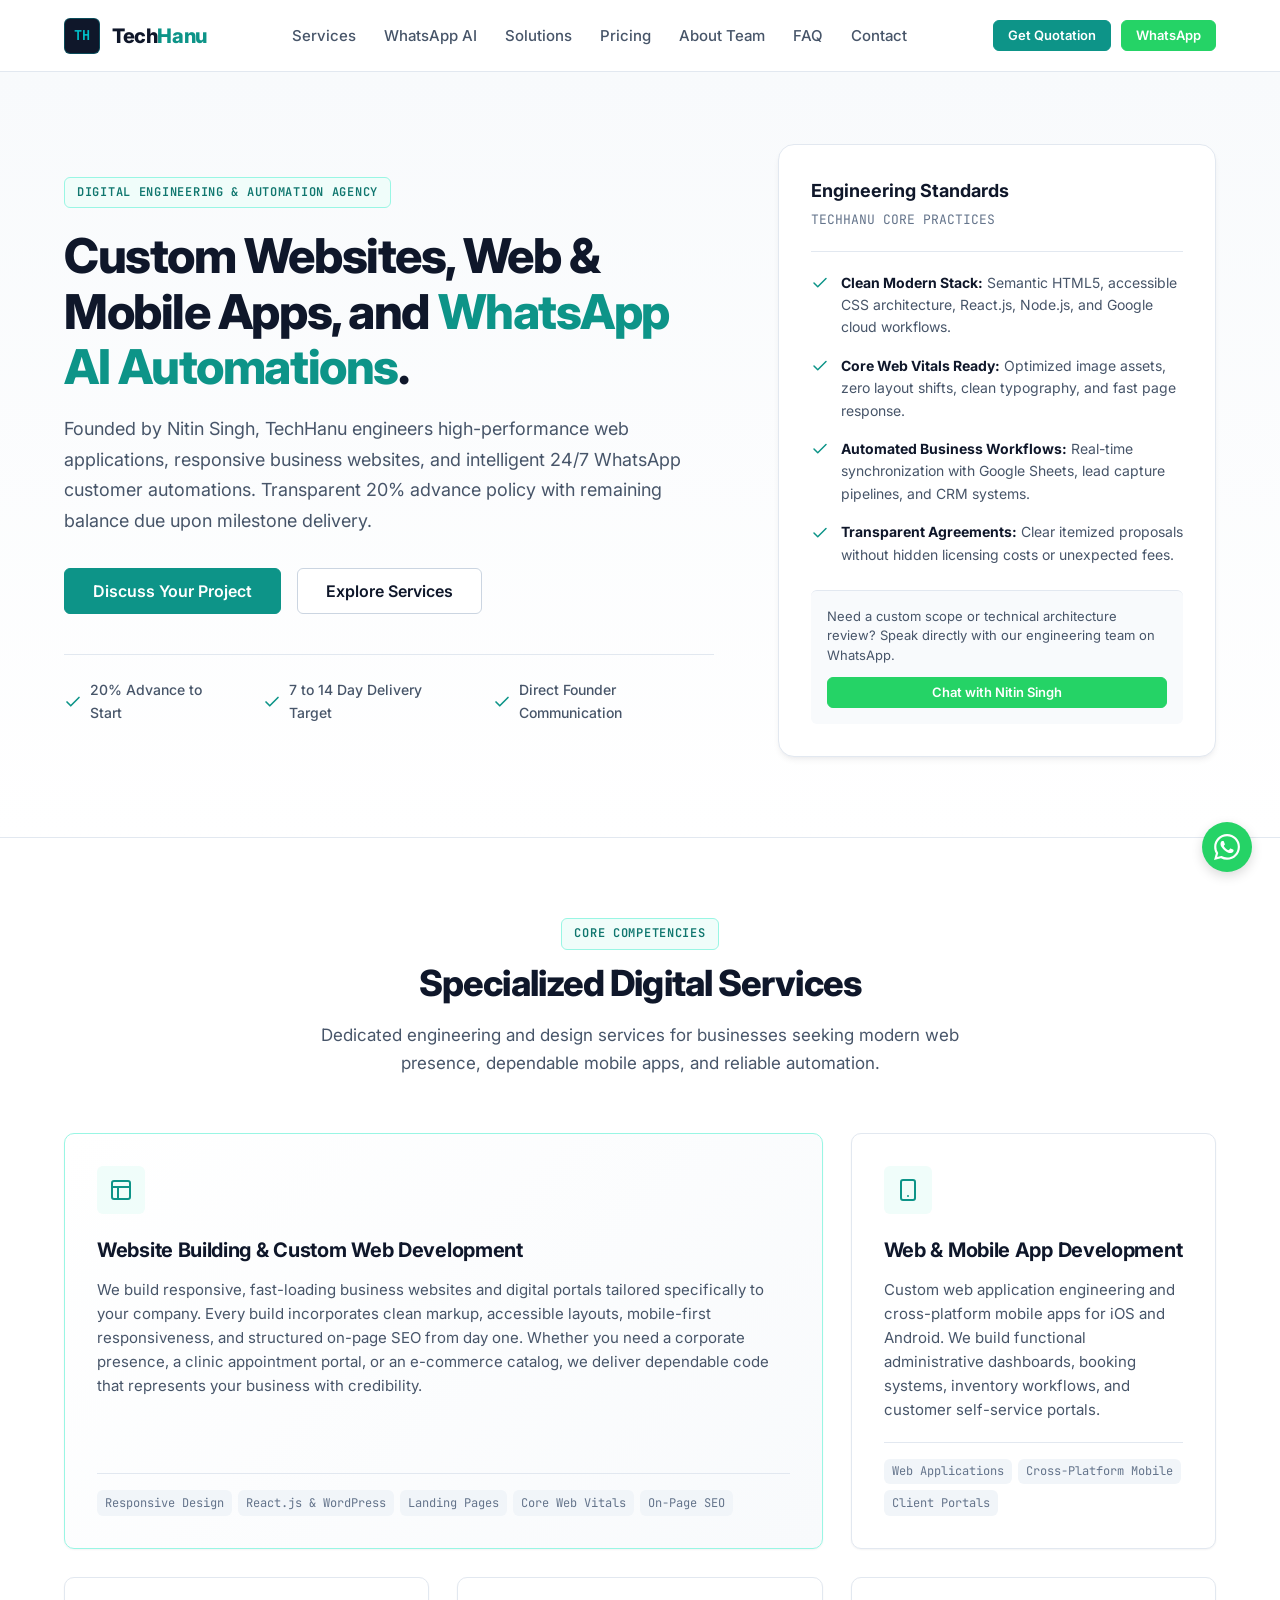
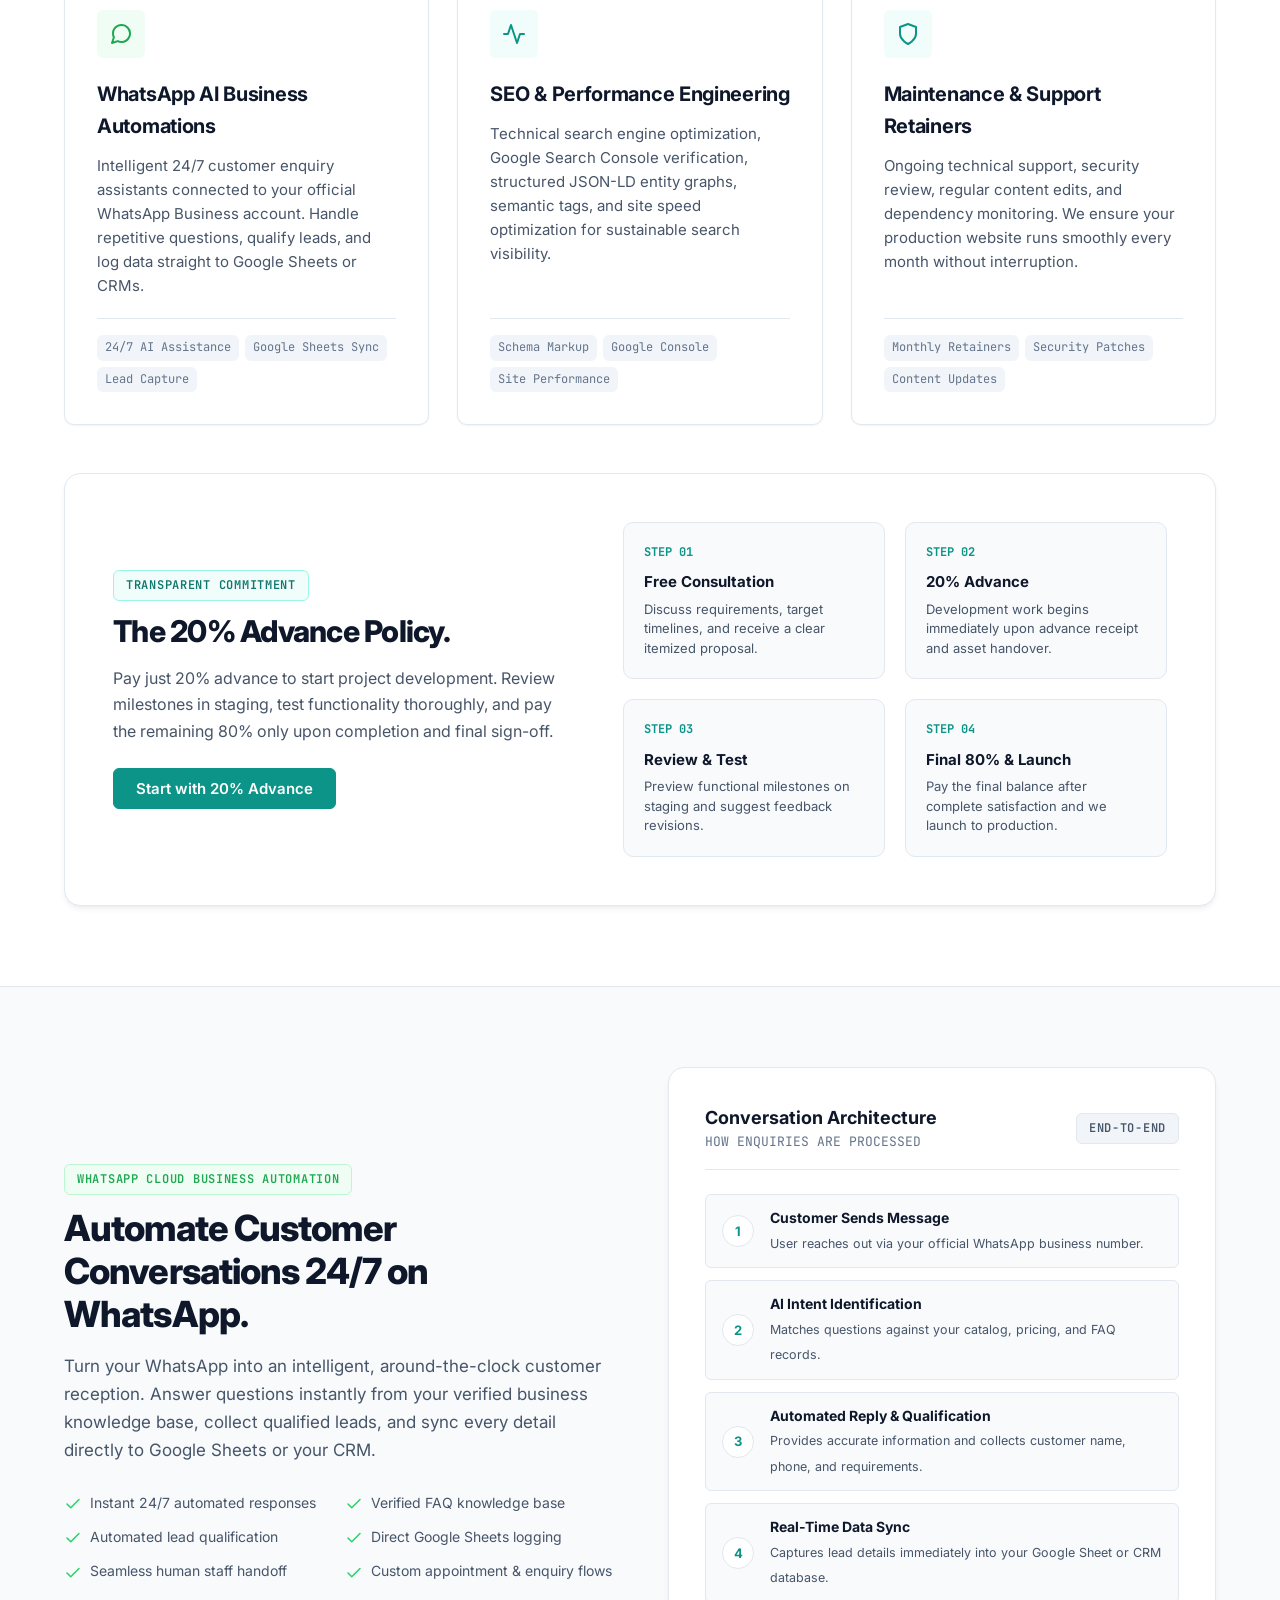
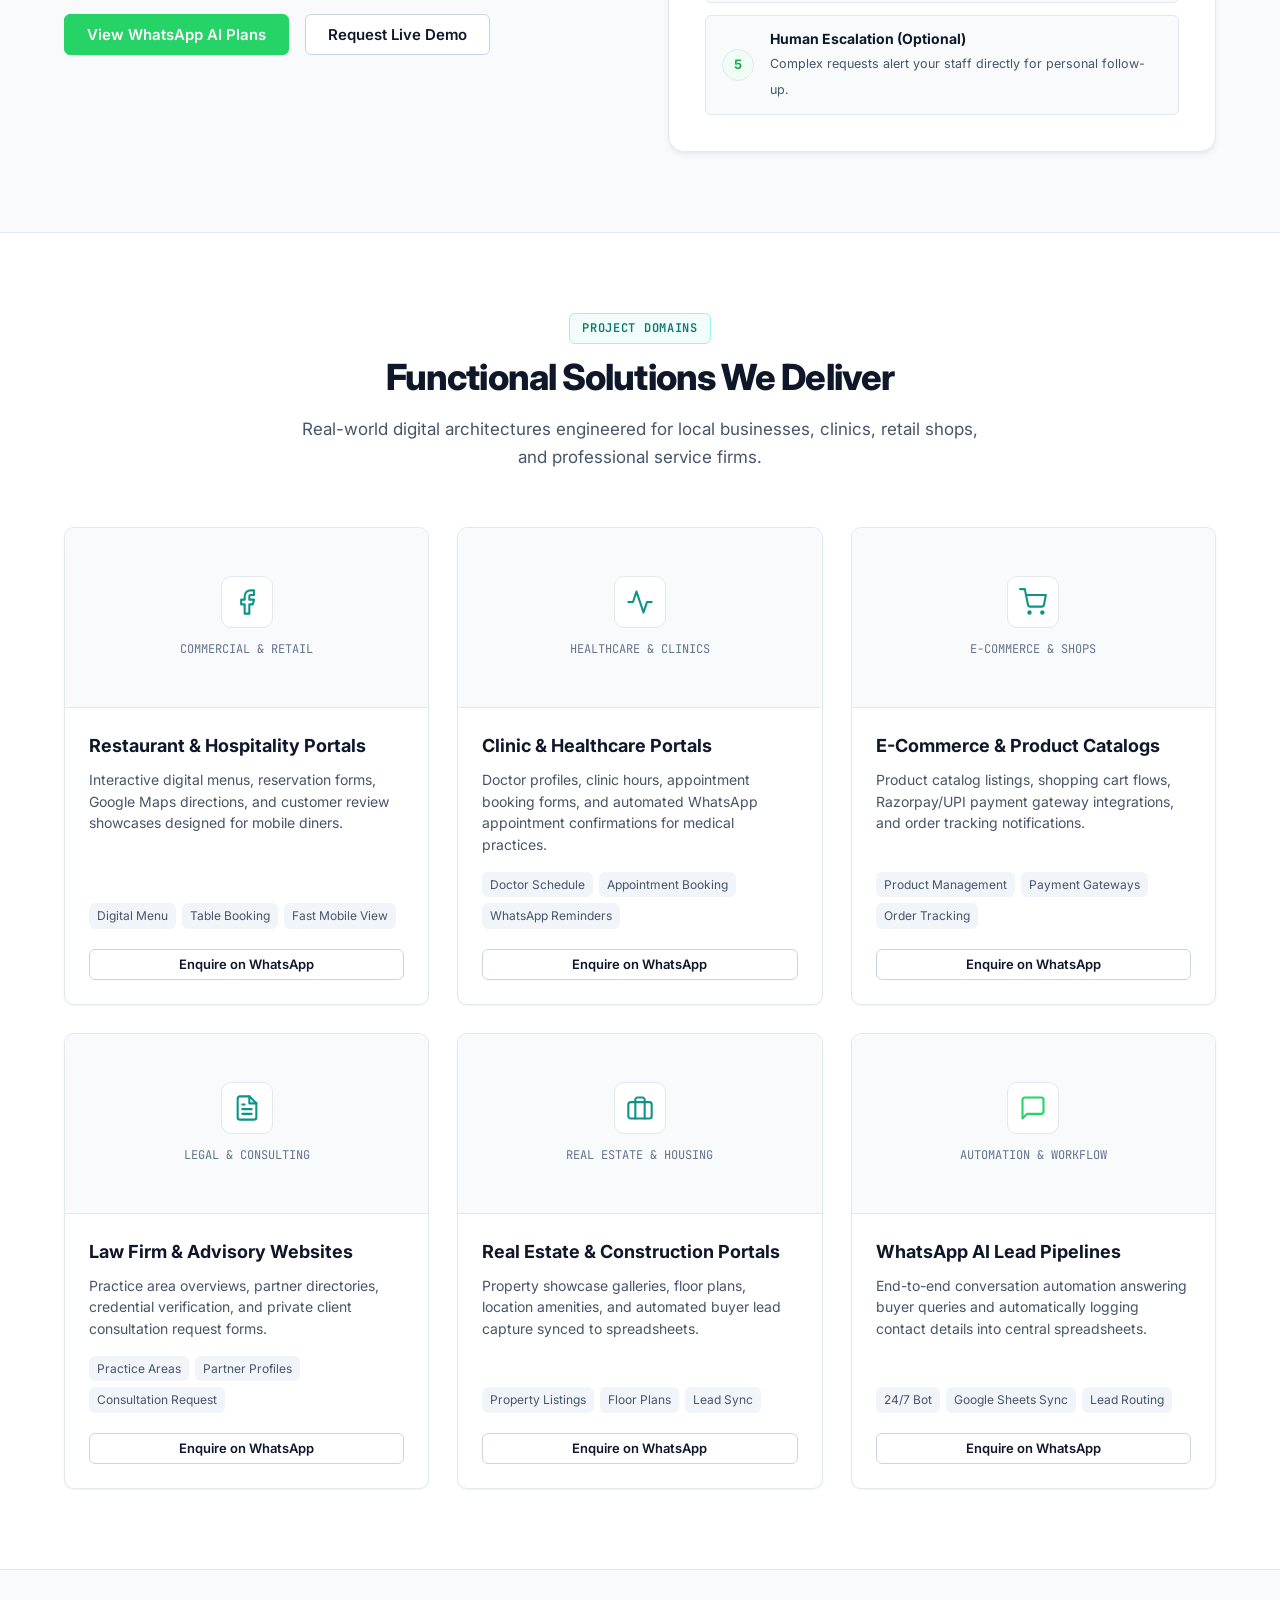
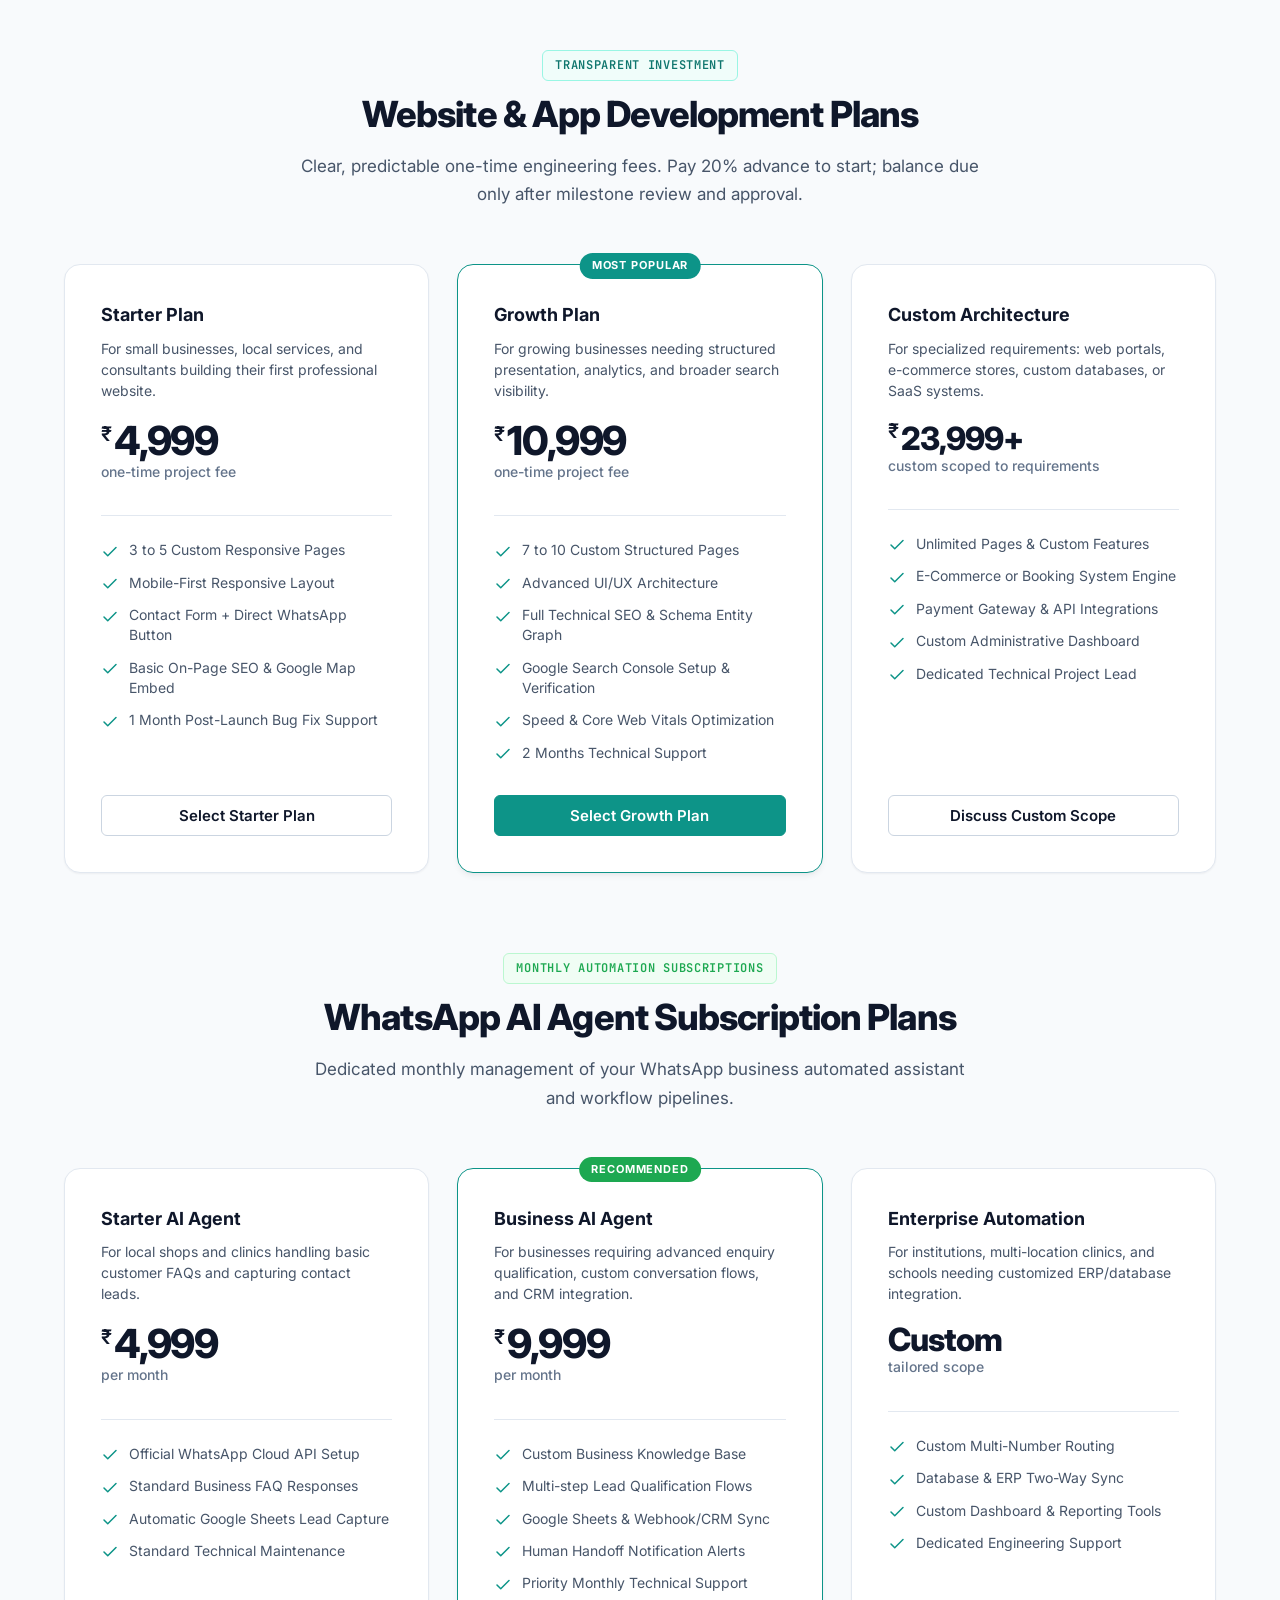
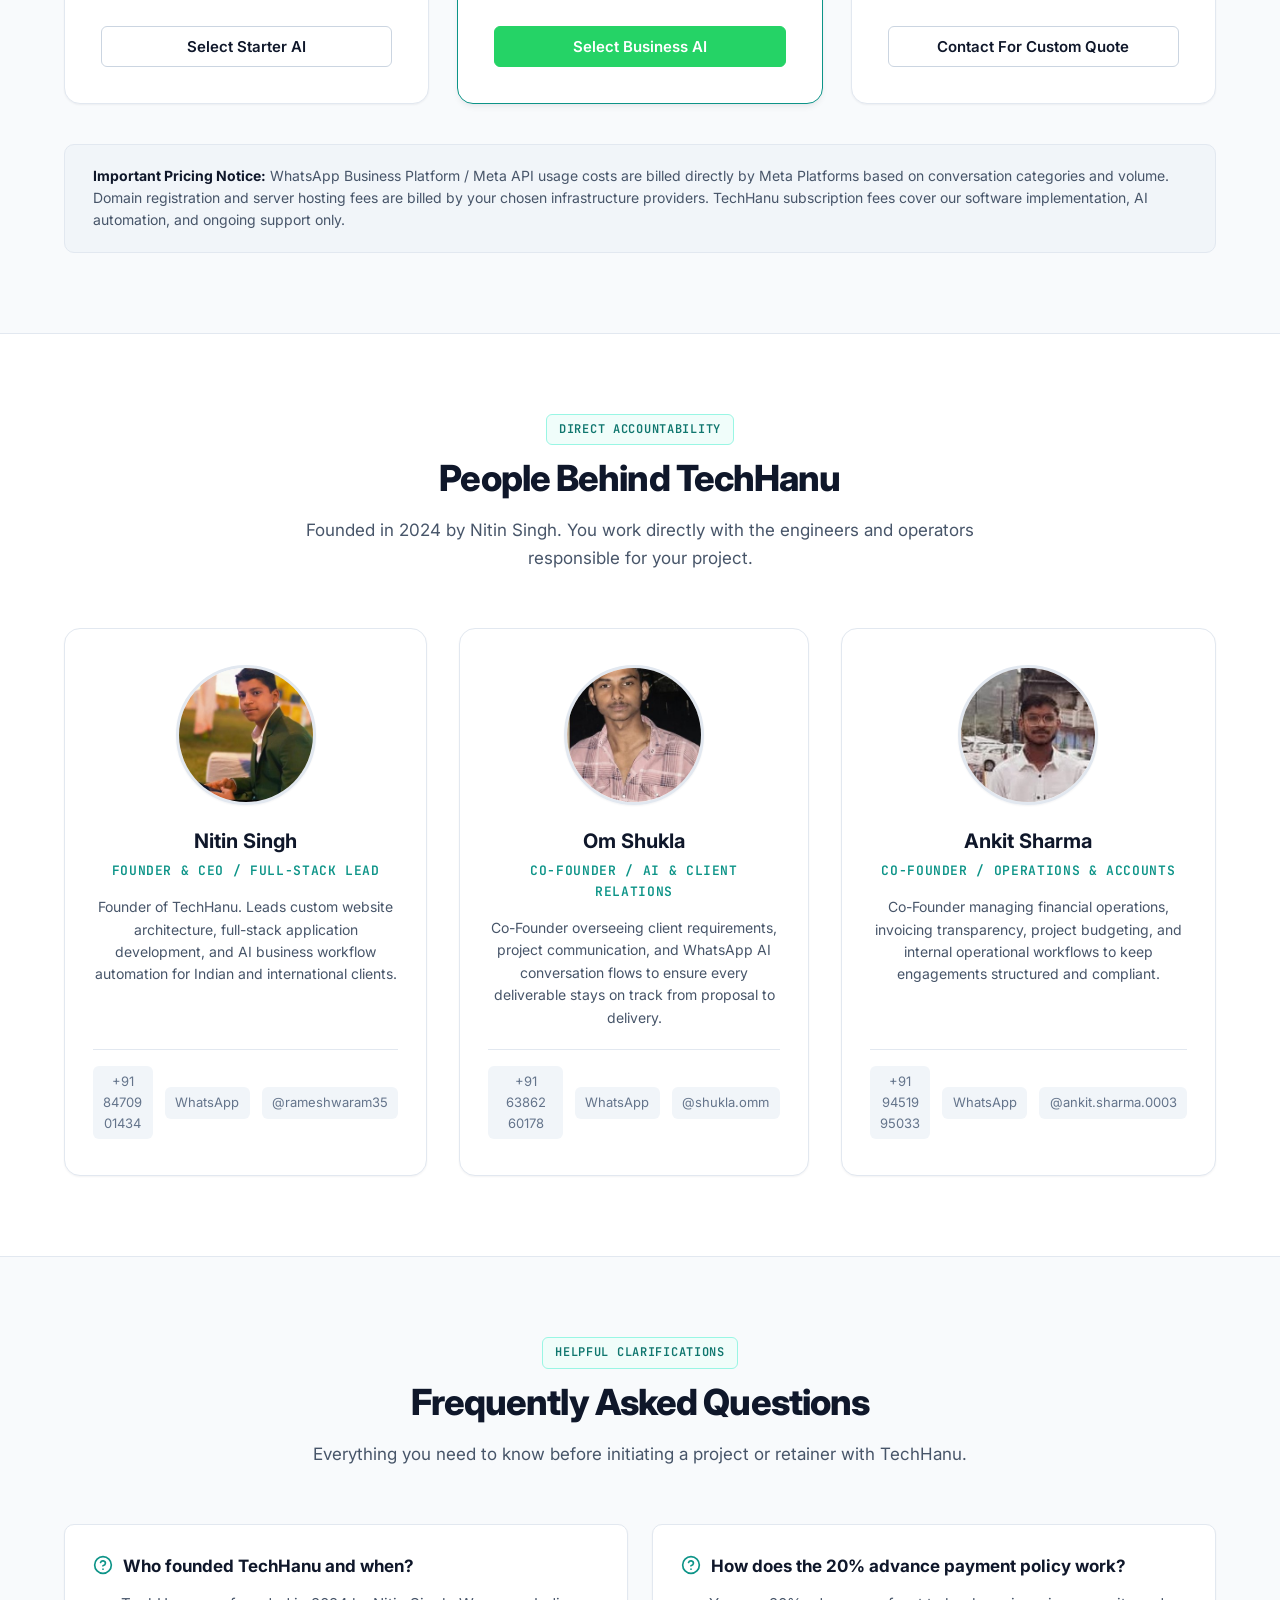
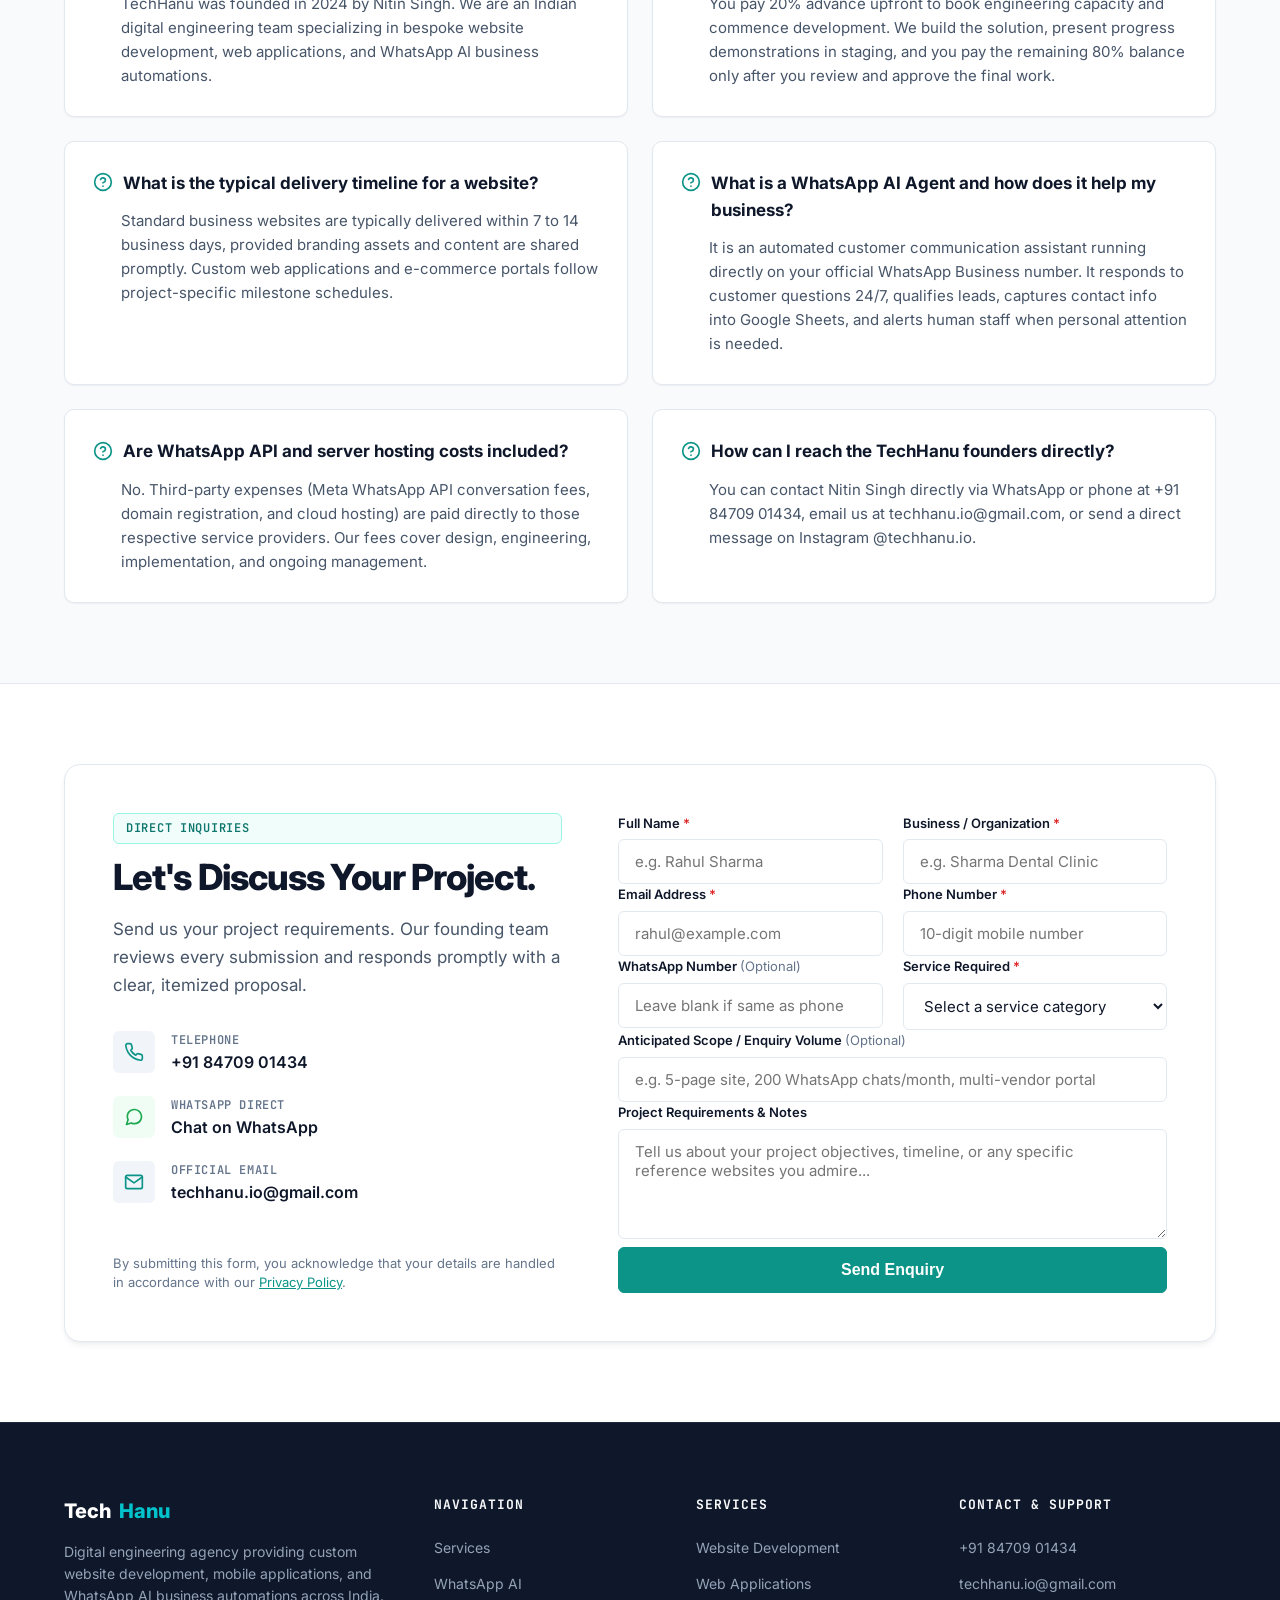
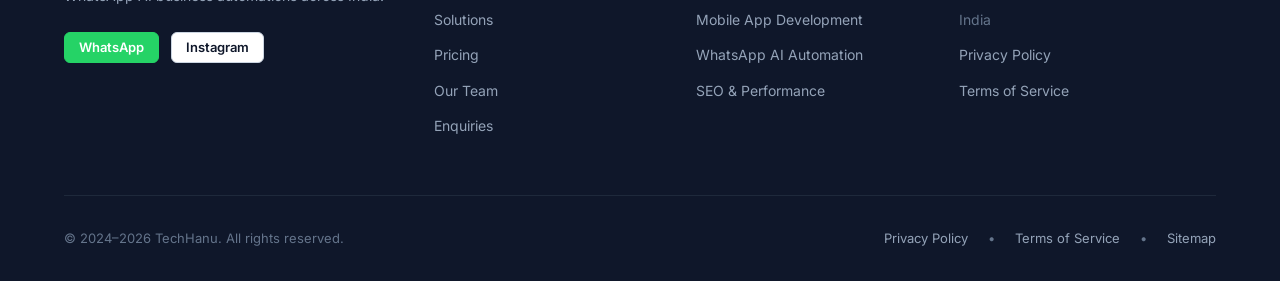
==== commit fe001a41: "fix(mobile): enhance mobile navigation, eliminate horizontal overflow, and refine touch targets" ====
--- a/index.html
+++ b/index.html
@@ -168,14 +168,7 @@
         <div class="site-logo-icon">TH</div>
         <div>Tech<span>Hanu</span></div>
       </a>
-      <nav aria-label="Main Navigation">
-        <button class="nav-toggle-btn" id="navToggleBtn" aria-label="Toggle navigation menu" aria-expanded="false" aria-controls="navLinks">
-          <svg width="24" height="24" viewBox="0 0 24 24" fill="none" stroke="currentColor" stroke-width="2" stroke-linecap="round" stroke-linejoin="round">
-            <line x1="3" y1="12" x2="21" y2="12"></line>
-            <line x1="3" y1="6" x2="21" y2="6"></line>
-            <line x1="3" y1="18" x2="21" y2="18"></line>
-          </svg>
-        </button>
+      <nav class="site-nav" aria-label="Main Navigation">
         <ul class="nav-links" id="navLinks">
           <li><a href="#services" class="nav-link">Services</a></li>
           <li><a href="#whatsapp-ai" class="nav-link">WhatsApp AI</a></li>
@@ -184,11 +177,19 @@
           <li><a href="#team" class="nav-link">About Team</a></li>
           <li><a href="#faq" class="nav-link">FAQ</a></li>
           <li><a href="#contact" class="nav-link">Contact</a></li>
+          <li class="mobile-menu-cta"><a href="#contact" class="btn btn-primary" style="width: 100%;">Get Quotation</a></li>
         </ul>
       </nav>
-      <div class="header-cta-group">
-        <a href="#contact" class="btn btn-primary btn-sm">Get Quotation</a>
-        <a href="https://wa.me/918470901434?text=Hello%20TechHanu!%20I%20want%20to%20discuss%20a%20project." target="_blank" rel="noopener" class="btn btn-wa btn-sm">WhatsApp</a>
+      <div class="header-action-group">
+        <a href="#contact" class="btn btn-primary btn-sm btn-header-quote">Get Quotation</a>
+        <a href="https://wa.me/918470901434?text=Hello%20TechHanu!%20I%20have%20an%20enquiry." target="_blank" rel="noopener" class="btn btn-wa btn-sm" aria-label="Chat on WhatsApp">WhatsApp</a>
+        <button class="nav-toggle-btn" id="navToggleBtn" aria-label="Toggle navigation menu" aria-expanded="false" aria-controls="navLinks">
+          <svg width="22" height="22" viewBox="0 0 24 24" fill="none" stroke="currentColor" stroke-width="2" stroke-linecap="round" stroke-linejoin="round">
+            <line x1="3" y1="12" x2="21" y2="12"></line>
+            <line x1="3" y1="6" x2="21" y2="6"></line>
+            <line x1="3" y1="18" x2="21" y2="18"></line>
+          </svg>
+        </button>
       </div>
     </div>
   </header>
--- a/style.css
+++ b/style.css
@@ -57,6 +57,8 @@
   scroll-behavior: smooth;
   scroll-padding-top: calc(var(--header-height) + 16px);
   -webkit-text-size-adjust: 100%;
+  overflow-x: hidden;
+  width: 100%;
 }
 
 @media (prefers-reduced-motion: reduce) {
@@ -80,6 +82,8 @@
   min-height: 100vh;
   display: flex;
   flex-direction: column;
+  overflow-x: hidden;
+  width: 100%;
 }
 
 img, svg {
@@ -133,6 +137,7 @@
   align-items: center;
   justify-content: space-between;
   width: 100%;
+  gap: 1rem;
 }
 
 .site-logo {
@@ -143,6 +148,7 @@
   font-size: 1.25rem;
   letter-spacing: -0.02em;
   color: var(--color-text-main);
+  flex-shrink: 0;
 }
 
 .site-logo-icon {
@@ -164,6 +170,11 @@
   color: var(--color-primary);
 }
 
+.site-nav {
+  display: flex;
+  align-items: center;
+}
+
 .nav-links {
   display: flex;
   align-items: center;
@@ -176,17 +187,22 @@
   font-weight: 500;
   color: var(--color-text-muted);
   transition: color 0.15s ease;
-  padding: 0.25rem 0;
+  padding: 0.35rem 0;
 }
 
 .nav-link:hover {
   color: var(--color-primary);
 }
 
-.header-cta-group {
-  display: flex;
-  align-items: center;
-  gap: 0.875rem;
+.mobile-menu-cta {
+  display: none;
+}
+
+.header-action-group {
+  display: flex;
+  align-items: center;
+  gap: 0.625rem;
+  flex-shrink: 0;
 }
 
 .nav-toggle-btn {
@@ -194,9 +210,13 @@
   background: transparent;
   border: 1px solid var(--color-border);
   border-radius: var(--radius-sm);
-  padding: 0.5rem;
+  padding: 0.45rem;
   cursor: pointer;
   color: var(--color-text-main);
+  align-items: center;
+  justify-content: center;
+  min-width: 38px;
+  min-height: 38px;
 }
 
 /* Buttons */
@@ -1445,18 +1465,36 @@
     --header-height: 64px;
   }
 
+  .container {
+    padding-left: 1.125rem;
+    padding-right: 1.125rem;
+  }
+
+  .btn-header-quote {
+    display: none !important;
+  }
+
+  .mobile-menu-cta {
+    display: block;
+    margin-top: 0.5rem;
+    padding-top: 0.75rem;
+    border-top: 1px solid var(--color-border);
+  }
+
   .nav-links {
     display: none;
     position: absolute;
     top: var(--header-height);
     left: 0;
     right: 0;
+    width: 100%;
     background-color: #ffffff;
     border-bottom: 1px solid var(--color-border);
     flex-direction: column;
-    padding: 1.5rem;
-    gap: 1.25rem;
-    box-shadow: var(--shadow-modal);
+    padding: 1.25rem 1.125rem;
+    gap: 1rem;
+    box-shadow: 0 12px 24px -6px rgba(15, 23, 42, 0.15);
+    z-index: 1000;
   }
 
   .nav-links.is-open {
@@ -1467,8 +1505,15 @@
     display: flex;
   }
 
+  .hero-section {
+    padding-top: 3rem;
+    padding-bottom: 3.5rem;
+  }
+
   .hero-title {
     font-size: 2.25rem;
+    word-break: break-word;
+    overflow-wrap: break-word;
   }
 
   .section-title {
@@ -1488,6 +1533,10 @@
     grid-column: span 1;
   }
 
+  .policy-banner {
+    padding: 1.75rem 1.125rem;
+  }
+
   .policy-steps {
     grid-template-columns: 1fr;
   }
@@ -1496,16 +1545,85 @@
     grid-template-columns: 1fr;
   }
 
+  .workflow-card {
+    padding: 1.5rem 1.125rem;
+  }
+
+  .contact-wrap {
+    padding: 1.75rem 1.125rem;
+  }
+
   .form-row {
     grid-template-columns: 1fr;
   }
 
   .footer-top {
     grid-template-columns: 1fr;
+    gap: 2rem;
   }
 
   .hero-highlights {
     flex-direction: column;
     gap: 0.75rem;
   }
-}
+
+  .floating-actions {
+    bottom: 1.25rem;
+    right: 1.25rem;
+  }
+}
+
+@media (max-width: 480px) {
+  :root {
+    --header-height: 60px;
+  }
+
+  .site-logo {
+    font-size: 1.125rem;
+  }
+
+  .site-logo-icon {
+    width: 32px;
+    height: 32px;
+    font-size: 0.78rem;
+  }
+
+  .hero-title {
+    font-size: 1.875rem;
+    line-height: 1.2;
+  }
+
+  .section-title {
+    font-size: 1.625rem;
+  }
+
+  .hero-description {
+    font-size: 1rem;
+    line-height: 1.6;
+  }
+
+  .hero-cta-group {
+    flex-direction: column;
+    width: 100%;
+  }
+
+  .hero-cta-group .btn {
+    width: 100%;
+  }
+
+  .pricing-card {
+    padding: 1.75rem 1.125rem;
+  }
+
+  .policy-banner {
+    padding: 1.25rem 0.875rem;
+  }
+
+  .contact-wrap {
+    padding: 1.25rem 0.875rem;
+  }
+
+  .hero-card {
+    padding: 1.25rem 1rem;
+  }
+}
